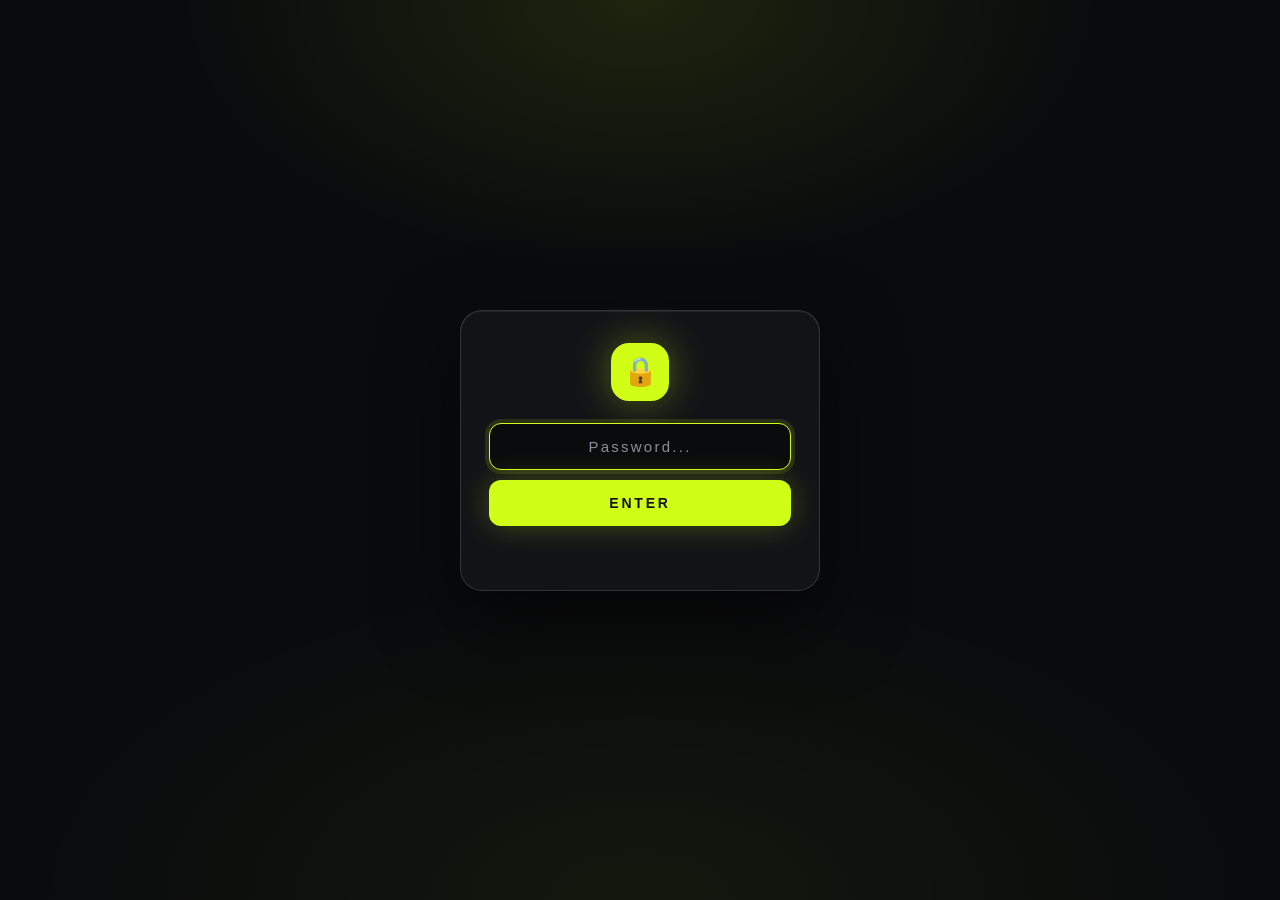
==== Main/index.html @ 0cfd9296 "Add files via upload" ====
<!DOCTYPE html>
<html lang="id">
<head>
<meta charset="UTF-8">
<meta name="viewport" content="width=device-width, initial-scale=1.0">
<title>Game Hub</title>
<link rel="preconnect" href="https://radiantoptimizer.app">
<link rel="stylesheet" href="style.css">
</head>
<body>

<div id="gate" class="screen">
  <div class="gate-card">
    <div class="gate-logo">🔒</div>
    <input type="password" id="gatePw" placeholder="Password..." autocomplete="off" autofocus>
    <button id="gateBtn" type="button">ENTER</button>
    <p id="gateErr" class="err"></p>
  </div>
</div>

<div id="authScreen" class="screen hidden">
  <div class="gate-card">
    <div class="gate-logo">👤</div>
    <div class="auth-tabs">
      <button type="button" id="tabLogin" class="active">Masuk</button>
      <button type="button" id="tabReg">Daftar</button>
    </div>
    <input class="auth-in" id="authUser" placeholder="Username" autocomplete="username" maxlength="16" autocapitalize="off" spellcheck="false">
    <input class="auth-in" type="password" id="authPw" placeholder="Password" autocomplete="current-password" maxlength="64">
    <input class="auth-in hidden" type="password" id="authPw2" placeholder="Ulangi password" autocomplete="new-password" maxlength="64">
    <button id="authBtn" type="button">MASUK</button>
    <p id="authErr" class="err"></p>
  </div>
</div>

<div id="banScreen" class="screen ban-screen hidden">
  <div class="ban-card">
    <div class="ban-icon">&#128683;</div>
    <h1>AKUN DIBLOKIR</h1>
    <p class="ban-sub">Kamu tidak bisa login atau membuat akun baru di website ini.</p>
    <div class="ban-info">
      <div><span>USERNAME</span><b id="banUser">-</b></div>
      <div><span>ALASAN</span><b id="banReason">-</b></div>
      <div><span>SISA WAKTU</span><b id="banLeft">-</b></div>
    </div>
    <button id="banCheck" type="button">CEK STATUS</button>
    <p id="banMsg" class="ban-msg"></p>
  </div>
</div>

<div id="adminScreen" class="adm-screen hidden">
  <div class="adm-win">
    <div class="adm-head">
      <span>ADMIN PANEL</span>
      <span class="adm-head-btns">
        <button type="button" id="admRefresh" title="Refresh">&#8634;</button>
        <button type="button" id="admClose" title="Tutup">X</button>
      </span>
    </div>
    <div class="adm-cols">
      <div class="adm-col">
        <div class="adm-title">PLAYER BAN</div>
        <div class="adm-panel">
          <label>USERNAME</label>
          <div class="adm-userrow">
            <input class="adm-in" id="admUser" placeholder="Username here.." autocomplete="off" autocapitalize="off" spellcheck="false" maxlength="16">
            <button type="button" id="admPick" class="adm-pick" title="Pilih dari daftar player">PILIH</button>
          </div>
          <label>REASON</label>
          <input class="adm-in" id="admReason" placeholder="Reason here.." autocomplete="off" maxlength="200">
          <label>DURATION</label>
          <select class="adm-in" id="admDur">
            <option value="1h">1 Hour</option>
            <option value="3h">3 Hours</option>
            <option value="1d">1 Day</option>
            <option value="3d">3 Days</option>
            <option value="7d">7 Days</option>
            <option value="30d">30 Days</option>
            <option value="perm">Permanent</option>
          </select>
          <button type="button" id="admBan" class="adm-ban">
            <svg width="22" height="22" viewBox="0 0 24 24" fill="currentColor"><path d="M2 21h10v-2H2v2zM14.5 2.5l-3 3 1.4 1.4L6 13.8l3 3 6.9-6.9 1.4 1.4 3-3-5.8-5.8zM5 14.5L2.5 17l3 3L8 17.5 5 14.5z"/></svg>
            <span>BAN USER</span>
          </button>
          <button type="button" id="admBanAll" class="adm-ban adm-banall">
            <svg width="22" height="22" viewBox="0 0 24 24" fill="currentColor"><path d="M12 2a10 10 0 1 0 0 20 10 10 0 0 0 0-20zm0 2a8 8 0 0 1 6.3 12.9L7.1 5.7A7.9 7.9 0 0 1 12 4zM5.7 7.1l11.2 11.2A8 8 0 0 1 5.7 7.1z"/></svg>
            <span>BAN ALL</span>
          </button>
          <p id="admMsg" class="adm-msg"></p>
        </div>
      </div>
      <div class="adm-col">
        <div class="adm-title">BANNED PLAYERS</div>
        <div class="adm-panel adm-list-panel">
          <input class="adm-in adm-search" id="admSearch" placeholder="Username..." autocomplete="off" autocapitalize="off">
          <div id="admList" class="adm-list"></div>
        </div>
      </div>
    </div>
  </div>

  <!-- Popup daftar semua player -->
  <div id="admPicker" class="adm-picker hidden">
    <div class="adm-picker-win">
      <div class="adm-head">
        <span>PILIH PLAYER <small id="admPickCount"></small></span>
        <span class="adm-head-btns">
          <button type="button" id="admPickClose" title="Tutup">X</button>
        </span>
      </div>
      <input class="adm-in adm-search" id="admPickSearch" placeholder="Cari player..." autocomplete="off" autocapitalize="off">
      <div id="admPickList" class="adm-list adm-picklist"></div>
      <div class="adm-legend">
        <span><i class="adm-dot on"></i> Online</span>
        <span><i class="adm-dot off"></i> Offline</span>
      </div>
    </div>
  </div>
</div>

<div id="verifikasiOverlay" class="verif-overlay hidden">
  <img src="monyet.png" alt="" class="verif-img" onerror="this.src='https://encrypted-tbn0.gstatic.com/images?q=tbn:ANd9GcRPo8wVwMZ2UTOrMxH_hvncCBZKDLi3Ojqzt2VunC88Zw&s=10'">
</div>

<div id="app" class="hidden">
  <header class="topbar">
    <div class="brand">
      <span class="brand-icon">⚡</span>
      <span class="brand-name">Game Hub</span>
    </div>
    <div class="search-wrap">
      <svg class="search-icon" width="18" height="18" viewBox="0 0 24 24" fill="none" stroke="currentColor" stroke-width="2.5" stroke-linecap="round">
        <circle cx="11" cy="11" r="8"></circle>
        <path d="m21 21-4.3-4.3"></path>
      </svg>
      <input type="text" id="search" placeholder="Cari game..." autocomplete="off">
    </div>
    <div class="user-chip">
      <span id="userName"></span>
      <button type="button" id="logoutBtn">Keluar</button>
    </div>
  </header>

  <main>
    <section id="historySection" class="history-section hidden">
      <div class="section-head">
        <h2>Terakhir Dimainkan</h2>
        <button id="clearHistoryBtn" class="text-btn">Hapus riwayat</button>
      </div>
      <div id="historyGrid" class="history-row"></div>
    </section>

    <div class="meta"><span id="count">Memuat...</span></div>
    <div id="chips" class="chips"></div>
    <div id="grid" class="grid"></div>
    <div id="empty" class="empty hidden">
      <div class="empty-icon">🔍</div>
      <p>Tidak ada game yang cocok.</p>
    </div>
  </main>

  <footer><p>Private collection · <span id="totalFoot"></span> game</p></footer>
</div>

<script src="script.js"></script>
</body>
</html>
---- Main/style.css ----
:root {
  --bg: #0a0b0d;
  --surface: #14161a;
  --surface-hi: #1a1d22;
  --border: rgba(255,255,255,0.07);
  --border-hi: rgba(255,255,255,0.14);
  --accent: #d1fe17;
  --accent-glow: rgba(209,254,23,0.35);
  --text: #f5f5f7;
  --muted: #8b8f99;
  --danger: #ff5c5c;
  --radius: 14px;
  --radius-sm: 10px;
}

* { box-sizing: border-box; margin: 0; padding: 0; }
html { scroll-behavior: smooth; }

body {
  font-family: -apple-system, BlinkMacSystemFont, "Segoe UI", Inter, Roboto, sans-serif;
  background: var(--bg);
  color: var(--text);
  min-height: 100vh;
  -webkit-font-smoothing: antialiased;
  overflow-x: hidden;
}

.hidden { display: none !important; }

/* ===== GATE ===== */
.screen {
  position: fixed;
  inset: 0;
  display: grid;
  place-items: center;
  padding: 20px;
  z-index: 100;
  background:
    radial-gradient(ellipse 60% 50% at 50% 0%, rgba(209,254,23,0.10), transparent 60%),
    radial-gradient(ellipse 80% 60% at 50% 100%, rgba(209,254,23,0.05), transparent 60%),
    var(--bg);
  animation: fadeIn 0.4s ease;
}

@keyframes fadeIn { from { opacity: 0; } to { opacity: 1; } }

.gate-card {
  width: 100%;
  max-width: 360px;
  background: rgba(20,22,26,0.85);
  backdrop-filter: blur(20px);
  -webkit-backdrop-filter: blur(20px);
  border: 1px solid var(--border-hi);
  border-radius: 22px;
  padding: 32px 28px;
  box-shadow: 0 30px 80px rgba(0,0,0,0.6), inset 0 1px 0 rgba(255,255,255,0.06);
}

.gate-logo {
  display: grid;
  place-items: center;
  width: 58px;
  height: 58px;
  margin: 0 auto 22px;
  background: var(--accent);
  color: #101216;
  border-radius: 18px;
  font-size: 28px;
  box-shadow: 0 0 40px var(--accent-glow);
  animation: logoPulse 3s ease-in-out infinite;
}

@keyframes logoPulse {
  0%, 100% { box-shadow: 0 0 40px var(--accent-glow); }
  50%      { box-shadow: 0 0 70px var(--accent-glow); }
}

#gatePw {
  width: 100%;
  padding: 14px 16px;
  font-size: 15px;
  background: var(--bg);
  border: 1px solid var(--border-hi);
  border-radius: 12px;
  color: var(--text);
  outline: none;
  font-family: inherit;
  margin-bottom: 10px;
  text-align: center;
  letter-spacing: 0.15em;
  transition: border-color 0.15s, box-shadow 0.15s;
}

#gatePw::placeholder { color: var(--muted); }
#gatePw:focus { border-color: var(--accent); box-shadow: 0 0 0 4px rgba(209,254,23,0.12); }

#gateBtn {
  width: 100%;
  padding: 15px;
  font-size: 14px;
  font-weight: 800;
  letter-spacing: 0.2em;
  text-transform: uppercase;
  background: var(--accent);
  color: #101216;
  border: none;
  border-radius: 12px;
  cursor: pointer;
  font-family: inherit;
  box-shadow: 0 0 30px rgba(209,254,23,0.25);
  transition: transform 0.1s, background 0.15s;
}

#gateBtn:hover { background: #b8e013; }
#gateBtn:active { transform: scale(0.98); }

.err {
  color: var(--danger);
  font-size: 13px;
  margin-top: 14px;
  min-height: 18px;
  font-weight: 600;
  text-align: center;
}

@keyframes shake {
  10%, 90% { transform: translateX(-2px); }
  20%, 80% { transform: translateX(4px); }
  30%, 50%, 70% { transform: translateX(-6px); }
  40%, 60% { transform: translateX(6px); }
}
.shake { animation: shake 0.4s; }

/* ===== VERIFIKASI OVERLAY ===== */
.verif-overlay {
  position: fixed;
  inset: 0;
  z-index: 999;
  display: grid;
  place-items: center;
  background: rgba(0, 0, 0, 0.75);
  backdrop-filter: blur(8px);
  -webkit-backdrop-filter: blur(8px);
  animation: fadeIn 0.3s ease;
}

.verif-img {
  max-width: 80vw;
  max-height: 80vh;
  border-radius: 12px;
  box-shadow: 0 0 40px rgba(209, 254, 23, 0.4), 0 0 80px rgba(209, 254, 23, 0.2);
  animation: popIn 0.3s cubic-bezier(0.34, 1.56, 0.64, 1);
}

@keyframes popIn {
  from { transform: scale(0.5); opacity: 0; }
  to   { transform: scale(1); opacity: 1; }
}

/* ===== APP ===== */
#app {
  min-height: 100vh;
  display: flex;
  flex-direction: column;
  animation: fadeIn 0.3s ease;
}

.topbar {
  position: sticky;
  top: 0;
  z-index: 50;
  display: flex;
  align-items: center;
  gap: 16px;
  padding: 14px 24px;
  background: rgba(10,11,13,0.75);
  backdrop-filter: blur(16px);
  -webkit-backdrop-filter: blur(16px);
  border-bottom: 1px solid var(--border);
}

.brand { display: flex; align-items: center; gap: 10px; }

.brand-icon {
  display: grid;
  place-items: center;
  width: 36px;
  height: 36px;
  background: var(--accent);
  color: #101216;
  border-radius: 10px;
  font-size: 18px;
  box-shadow: 0 0 24px var(--accent-glow);
}

.brand-name { font-weight: 800; font-size: 16px; }

.search-wrap {
  flex: 1;
  position: relative;
  max-width: 560px;
  margin: 0 auto;
}

.search-icon {
  position: absolute;
  left: 14px;
  top: 50%;
  transform: translateY(-50%);
  color: var(--muted);
  pointer-events: none;
  z-index: 2;
}

#search {
  width: 100%;
  padding: 11px 14px 11px 42px;
  font-size: 14px;
  background: var(--surface);
  border: 1px solid var(--border);
  border-radius: var(--radius-sm);
  color: var(--text);
  outline: none;
  font-family: inherit;
  caret-color: var(--accent);
  transition: border-color 0.15s, background 0.15s;
}

#search::placeholder { color: var(--muted); opacity: 1; }
#search:focus { border-color: var(--accent); background: var(--surface-hi); box-shadow: 0 0 0 4px rgba(209,254,23,0.10); }

main {
  flex: 1;
  padding: 24px;
  max-width: 1500px;
  width: 100%;
  margin: 0 auto;
}

.meta {
  margin-bottom: 16px;
  color: var(--muted);
  font-size: 13px;
  font-weight: 500;
}

.history-section { margin-bottom: 32px; }

.section-head {
  display: flex;
  justify-content: space-between;
  align-items: center;
  margin-bottom: 14px;
}

.section-head h2 { font-size: 16px; font-weight: 800; }

.text-btn {
  background: none;
  border: none;
  color: var(--muted);
  font-size: 12px;
  font-weight: 600;
  cursor: pointer;
  padding: 6px 10px;
  border-radius: 8px;
  font-family: inherit;
  transition: color 0.15s, background 0.15s;
}

.text-btn:hover { color: var(--danger); background: rgba(255,92,92,0.1); }

.history-row {
  display: flex;
  gap: 12px;
  overflow-x: auto;
  padding-bottom: 4px;
}

.history-row::-webkit-scrollbar { height: 6px; }
.history-row::-webkit-scrollbar-thumb { background: #2a2d33; border-radius: 3px; }

.history-card {
  flex-shrink: 0;
  width: 140px;
  display: flex;
  flex-direction: column;
  gap: 8px;
  text-decoration: none;
  color: var(--text);
  transition: transform 0.15s;
}

.history-card:hover { transform: translateY(-2px); }

.history-thumb {
  width: 100%;
  aspect-ratio: 16 / 10;
  background: linear-gradient(135deg, #1c1f24, #0f1114);
  border-radius: 10px;
  overflow: hidden;
  border: 1px solid var(--border);
}

.history-thumb img { width: 100%; height: 100%; object-fit: cover; display: block; }

.history-card span {
  font-size: 12px;
  font-weight: 600;
  line-height: 1.3;
  display: -webkit-box;
  -webkit-line-clamp: 2;
  -webkit-box-orient: vertical;
  overflow: hidden;
}

.chips {
  display: flex;
  flex-wrap: wrap;
  gap: 7px;
  margin-bottom: 24px;
  padding: 14px;
  background: linear-gradient(180deg, rgba(20,22,26,0.7), rgba(20,22,26,0.4));
  border: 1px solid var(--border);
  border-radius: 16px;
}

.chip {
  --chip-color: var(--muted);
  position: relative;
  padding: 7px 13px;
  border-radius: 10px;
  border: 1px solid transparent;
  background: rgba(255,255,255,0.03);
  color: var(--muted);
  font-size: 12.5px;
  font-weight: 600;
  cursor: pointer;
  white-space: nowrap;
  display: inline-flex;
  align-items: center;
  gap: 7px;
  font-family: inherit;
  transition: all 0.18s cubic-bezier(0.4, 0, 0.2, 1);
}

.chip::before {
  content: '';
  width: 6px;
  height: 6px;
  border-radius: 50%;
  background: var(--chip-color);
  flex-shrink: 0;
}

.chip:hover {
  background: rgba(255,255,255,0.06);
  border-color: var(--chip-color);
  color: var(--text);
  transform: translateY(-1px);
}

.chip.active {
  background: var(--chip-color);
  color: #101216;
  border-color: var(--chip-color);
  box-shadow: 0 4px 16px -4px var(--chip-color);
  transform: translateY(-1px);
}

.chip.active::before { background: #101216; }

.chip .cnt {
  font-size: 10.5px;
  font-weight: 800;
  padding: 1px 6px;
  border-radius: 6px;
  background: rgba(255,255,255,0.06);
  color: inherit;
  opacity: 0.75;
  min-width: 22px;
  text-align: center;
}

.chip.active .cnt { background: rgba(0,0,0,0.22); opacity: 0.95; }

.chip[data-cat="All"]      { --chip-color: #d1fe17; }
.chip[data-cat="Shooter"]  { --chip-color: #ff5252; }
.chip[data-cat="Action"]   { --chip-color: #ff8c32; }
.chip[data-cat="Retro"]    { --chip-color: #a050ff; }
.chip[data-cat="Sandbox"]  { --chip-color: #3cc878; }
.chip[data-cat="RPG"]      { --chip-color: #508cff; }
.chip[data-cat="Strategy"] { --chip-color: #00b4b4; }
.chip[data-cat="Puzzle"]   { --chip-color: #f0c828; }
.chip[data-cat="Casual"]   { --chip-color: #ff78be; }
.chip[data-cat="Horror"]   { --chip-color: #e63946; }
.chip[data-cat="Racing"]   { --chip-color: #00bedc; }
.chip[data-cat="Sports"]   { --chip-color: #aadc28; }
.chip[data-cat="Adventure"]{ --chip-color: #b45adc; }
.chip[data-cat="PC"]       { --chip-color: #4ecdc4; }
.chip[data-cat="Neo Geo"]  { --chip-color: #ff6b6b; }
.chip[data-cat="Capcom"]   { --chip-color: #ffe66d; }
.chip[data-cat="Arcade"]   { --chip-color: #a06cd5; }

.grid {
  display: grid;
  grid-template-columns: repeat(auto-fill, minmax(230px, 1fr));
  gap: 16px;
}

.card {
  position: relative;
  display: flex;
  flex-direction: column;
  background: var(--surface);
  border: 1px solid var(--border);
  border-radius: var(--radius);
  overflow: hidden;
  color: inherit;
  transition: transform 0.2s, border-color 0.2s, box-shadow 0.2s;
}

.card:hover {
  transform: translateY(-4px);
  border-color: var(--border-hi);
  box-shadow: 0 12px 30px rgba(0,0,0,0.5), 0 0 0 1px rgba(209,254,23,0.3);
}

.card-link {
  display: flex;
  flex-direction: column;
  text-decoration: none;
  color: inherit;
  width: 100%;
  height: 100%;
}

.card-thumb {
  position: relative;
  aspect-ratio: 16 / 10;
  background: linear-gradient(135deg, #1c1f24, #0f1114);
  overflow: hidden;
}

.card-thumb img {
  width: 100%;
  height: 100%;
  object-fit: cover;
  display: block;
  transition: transform 0.4s, opacity 0.3s;
  opacity: 0;
}

.card-thumb img.loaded { opacity: 1; }
.card:hover .card-thumb img { transform: scale(1.06); }

.card-thumb .initial {
  position: absolute;
  inset: 0;
  display: grid;
  place-items: center;
  font-size: 40px;
  font-weight: 800;
  color: rgba(209,254,23,0.25);
}

.card-cat {
  position: absolute;
  top: 8px;
  left: 8px;
  z-index: 2;
  padding: 3px 7px;
  font-size: 8.5px;
  font-weight: 900;
  text-transform: uppercase;
  letter-spacing: 0.08em;
  border-radius: 5px;
  color: #fff;
  background: rgba(0,0,0,0.7);
  border: 1px solid rgba(255,255,255,0.15);
  line-height: 1;
  pointer-events: none;
}

.card-cat[data-cat="Shooter"]   { background: rgba(255,82,82,0.9); }
.card-cat[data-cat="Action"]    { background: rgba(255,140,50,0.9); }
.card-cat[data-cat="Retro"]     { background: rgba(160,80,255,0.9); }
.card-cat[data-cat="Sandbox"]   { background: rgba(60,200,120,0.9); }
.card-cat[data-cat="RPG"]       { background: rgba(80,140,255,0.9); }
.card-cat[data-cat="Strategy"]  { background: rgba(0,180,180,0.9); }
.card-cat[data-cat="Puzzle"]    { background: rgba(240,200,40,0.95); color: #1a1400; }
.card-cat[data-cat="Casual"]    { background: rgba(255,120,190,0.9); }
.card-cat[data-cat="Horror"]    { background: rgba(140,20,20,0.95); }
.card-cat[data-cat="Racing"]    { background: rgba(0,190,220,0.9); }
.card-cat[data-cat="Sports"]    { background: rgba(170,220,40,0.95); color: #131517; }
.card-cat[data-cat="Adventure"] { background: rgba(180,90,220,0.9); }
.card-cat[data-cat="PC"]        { background: rgba(78,205,196,0.9); }
.card-cat[data-cat="Neo Geo"]   { background: rgba(255,107,107,0.9); }
.card-cat[data-cat="Capcom"]    { background: rgba(255,230,109,0.95); color: #1a1400; }
.card-cat[data-cat="Arcade"]    { background: rgba(160,108,213,0.9); }

.card-open-tab {
  position: absolute;
  top: 8px;
  right: 8px;
  z-index: 3;
  width: 32px;
  height: 32px;
  display: grid;
  place-items: center;
  background: rgba(0,0,0,0.7);
  backdrop-filter: blur(8px);
  -webkit-backdrop-filter: blur(8px);
  border: 1px solid rgba(255,255,255,0.2);
  border-radius: 8px;
  color: #fff;
  cursor: pointer;
  opacity: 0;
  transition: all 0.15s;
  padding: 0;
  font-family: inherit;
}

.card:hover .card-open-tab { opacity: 1; }

.card-open-tab:hover {
  background: var(--accent);
  color: #101216;
  border-color: var(--accent);
  transform: scale(1.08);
}

.card-body { padding: 12px 14px 14px; }

.card-title {
  font-size: 14px;
  font-weight: 600;
  line-height: 1.35;
  color: var(--text);
  display: -webkit-box;
  -webkit-line-clamp: 2;
  -webkit-box-orient: vertical;
  overflow: hidden;
  min-height: 2.7em;
}

.empty { text-align: center; padding: 80px 20px; color: var(--muted); }
.empty-icon { font-size: 48px; margin-bottom: 16px; opacity: 0.5; }

footer {
  padding: 24px;
  text-align: center;
  color: var(--muted);
  font-size: 12px;
  border-top: 1px solid var(--border);
  margin-top: 40px;
}

/* ===== PLAYER ===== */
.player-body {
  height: 100vh;
  overflow: hidden;
  display: flex;
  flex-direction: column;
}

.player-bar {
  display: flex;
  align-items: center;
  gap: 12px;
  padding: 10px 16px;
  background: rgba(10,11,13,0.9);
  border-bottom: 1px solid var(--border);
  flex-shrink: 0;
  z-index: 10;
}

.player-btn {
  display: inline-flex;
  align-items: center;
  gap: 6px;
  padding: 8px 14px;
  font-size: 13px;
  font-weight: 700;
  background: var(--surface);
  color: var(--text);
  border: 1px solid var(--border);
  border-radius: 10px;
  text-decoration: none;
  cursor: pointer;
  white-space: nowrap;
  font-family: inherit;
  transition: all 0.15s;
}

.player-btn:hover { border-color: var(--accent); color: var(--accent); }

.player-title {
  flex: 1;
  text-align: center;
  font-size: 14px;
  font-weight: 700;
  overflow: hidden;
  text-overflow: ellipsis;
  white-space: nowrap;
  padding: 0 12px;
}

.player-wrap { flex: 1; position: relative; background: #000; overflow: hidden; }
.game-frame { width: 100%; height: 100%; border: 0; display: block; }

.player-loading {
  position: absolute;
  inset: 0;
  display: grid;
  place-items: center;
  text-align: center;
  padding: 20px;
  z-index: 5;
  background: var(--bg);
  color: var(--muted);
}

.player-loading p { font-size: 15px; margin: 16px 0 8px; color: var(--text); }
.player-loading small { font-size: 12px; opacity: 0.7; display: block; }

.spinner {
  width: 48px;
  height: 48px;
  border: 3px solid var(--border-hi);
  border-top-color: var(--accent);
  border-radius: 50%;
  margin: 0 auto;
  animation: spin 0.8s linear infinite;
}

@keyframes spin { to { transform: rotate(360deg); } }

.player-fallback {
  position: absolute;
  inset: 0;
  display: flex;
  flex-direction: column;
  justify-content: center;
  align-items: center;
  gap: 14px;
  text-align: center;
  padding: 20px;
  z-index: 20;
  background: var(--bg);
}

.fallback-icon { font-size: 56px; opacity: 0.7; }
.player-fallback h2 { font-size: 20px; font-weight: 800; }
.player-fallback p { font-size: 14px; color: var(--muted); max-width: 400px; line-height: 1.6; }
.player-fallback code { background: var(--surface); padding: 2px 6px; border-radius: 4px; font-size: 12px; color: var(--accent); }

.fallback-btn {
  display: inline-flex;
  align-items: center;
  gap: 8px;
  margin-top: 8px;
  padding: 12px 22px;
  font-size: 14px;
  font-weight: 700;
  background: var(--accent);
  color: #101216;
  border-radius: 12px;
  text-decoration: none;
  box-shadow: 0 0 30px rgba(209,254,23,0.25);
  transition: all 0.15s;
}

.fallback-btn:hover { background: #b8e013; transform: translateY(-1px); }

/* ===== FULLSCREEN ===== */
.player-body:fullscreen,
.player-body:-webkit-full-screen {
  background: #000;
}

.player-body:fullscreen .player-bar,
.player-body:-webkit-full-screen .player-bar {
  display: none;
}

.player-body:fullscreen .player-wrap,
.player-body:-webkit-full-screen .player-wrap {
  height: 100vh;
  flex: 1;
}

/* ===== RESPONSIVE ===== */
@media (max-width: 700px) {
  .topbar { padding: 12px 14px; gap: 10px; flex-wrap: wrap; }
  .brand-name { display: none; }
  .search-wrap { order: 3; flex-basis: 100%; max-width: none; }
  main { padding: 16px 12px; }
  .grid { grid-template-columns: repeat(auto-fill, minmax(150px, 1fr)); gap: 10px; }
  .card-title { font-size: 13px; }
  .card-body { padding: 10px; }
  .chips { padding: 10px; gap: 6px; margin-bottom: 18px; }
  .chip { padding: 6px 10px; font-size: 11.5px; gap: 5px; }
  .chip .cnt { font-size: 9.5px; padding: 1px 5px; min-width: 18px; }
  .card-cat { font-size: 8px; padding: 2px 6px; top: 6px; left: 6px; }
  .card-open-tab { opacity: 1; }
  .player-btn span { display: none; }
  .player-title { font-size: 12px; }
}

::-webkit-scrollbar { width: 10px; height: 10px; }
::-webkit-scrollbar-track { background: var(--bg); }
::-webkit-scrollbar-thumb { background: #2a2d33; border-radius: 6px; border: 2px solid var(--bg); }
::-webkit-scrollbar-thumb:hover { background: #3a3d44; }


/* ===== LOGIN / DAFTAR ===== */
.auth-tabs {
  display: flex;
  gap: 6px;
  padding: 4px;
  margin-bottom: 16px;
  background: var(--bg);
  border: 1px solid var(--border-hi);
  border-radius: 12px;
}
.auth-tabs button {
  flex: 1;
  padding: 10px;
  font: 700 13px inherit;
  font-family: inherit;
  letter-spacing: 0.08em;
  text-transform: uppercase;
  color: var(--muted);
  background: transparent;
  border: none;
  border-radius: 9px;
  cursor: pointer;
  transition: background 0.15s, color 0.15s;
}
.auth-tabs button.active { background: var(--accent); color: #101216; }

.auth-in {
  width: 100%;
  padding: 14px 16px;
  font-size: 15px;
  background: var(--bg);
  border: 1px solid var(--border-hi);
  border-radius: 12px;
  color: var(--text);
  outline: none;
  font-family: inherit;
  margin-bottom: 10px;
  transition: border-color 0.15s, box-shadow 0.15s;
}
.auth-in::placeholder { color: var(--muted); }
.auth-in:focus { border-color: var(--accent); box-shadow: 0 0 0 4px rgba(209,254,23,0.12); }

#authBtn {
  width: 100%;
  padding: 15px;
  font-size: 14px;
  font-weight: 800;
  letter-spacing: 0.2em;
  text-transform: uppercase;
  background: var(--accent);
  color: #101216;
  border: none;
  border-radius: 12px;
  cursor: pointer;
  font-family: inherit;
  box-shadow: 0 0 30px rgba(209,254,23,0.25);
  transition: transform 0.1s, background 0.15s;
}
#authBtn:hover { background: #b8e013; }
#authBtn:active { transform: scale(0.98); }
#authBtn:disabled, #gateBtn:disabled { opacity: 0.6; cursor: wait; }

.user-chip { display: flex; align-items: center; gap: 8px; font-size: 13px; font-weight: 700; }
.user-chip button {
  padding: 8px 12px;
  font: 700 12px inherit;
  font-family: inherit;
  color: var(--text);
  background: var(--surface-hi);
  border: 1px solid var(--border-hi);
  border-radius: 10px;
  cursor: pointer;
}
.user-chip button:hover { border-color: var(--danger); color: var(--danger); }
@media (max-width: 700px) { .user-chip { margin-left: auto; } }

/* ===== ADMIN PANEL ===== */
.adm-screen {
  position: fixed;
  inset: 0;
  z-index: 120;
  display: grid;
  place-items: center;
  padding: 14px;
  overflow-y: auto;
  background: #26262a;
  font-family: "Gotham", "Montserrat", -apple-system, "Segoe UI", Roboto, sans-serif;
}
.adm-win {
  width: 100%;
  max-width: 780px;
  background: #3b3b3e;
  border: 1px solid rgba(255,255,255,0.08);
  border-radius: 8px;
  padding: 10px;
  box-shadow: 0 20px 60px rgba(0,0,0,0.55);
}
.adm-head {
  display: flex;
  align-items: center;
  justify-content: space-between;
  padding: 10px 14px;
  margin-bottom: 10px;
  background: #4b4b4f;
  border-radius: 6px;
  font-weight: 800;
  font-size: 15px;
  letter-spacing: 0.04em;
  color: #fff;
}
.adm-head-btns { display: flex; gap: 14px; }
.adm-head-btns button {
  background: none;
  border: none;
  color: #fff;
  font: 800 16px inherit;
  font-family: inherit;
  cursor: pointer;
}
.adm-head-btns button:hover { color: #ff6b6b; }
.adm-cols { display: grid; grid-template-columns: 1fr 1.25fr; gap: 10px; }
.adm-title {
  padding: 12px;
  margin-bottom: 8px;
  text-align: center;
  background: #4b4b4f;
  border-radius: 6px;
  font-weight: 800;
  font-size: 18px;
  letter-spacing: 0.03em;
  color: #fff;
}
.adm-panel {
  padding: 12px;
  min-height: 320px;
  background: #343437;
  border-radius: 6px;
}
.adm-panel label {
  display: block;
  margin: 10px 0 5px;
  font-weight: 800;
  font-size: 12px;
  letter-spacing: 0.04em;
  color: #fff;
}
.adm-panel label:first-child { margin-top: 0; }
.adm-in {
  width: 100%;
  padding: 10px 12px;
  font: 700 14px inherit;
  font-family: inherit;
  color: #fff;
  background: #2a2a2d;
  border: 1px solid transparent;
  border-radius: 5px;
  outline: none;
}
.adm-in::placeholder { color: #7d7d82; }
.adm-in:focus { border-color: rgba(255,255,255,0.3); }
select.adm-in { appearance: none; -webkit-appearance: none; cursor: pointer;
  background-image: linear-gradient(45deg, transparent 50%, #aaa 50%), linear-gradient(135deg, #aaa 50%, transparent 50%);
  background-position: calc(100% - 17px) 50%, calc(100% - 12px) 50%;
  background-size: 5px 5px; background-repeat: no-repeat; }
.adm-ban {
  display: flex;
  align-items: center;
  justify-content: center;
  gap: 10px;
  width: 100%;
  margin-top: 16px;
  padding: 11px;
  font: 800 15px inherit;
  font-family: inherit;
  letter-spacing: 0.03em;
  color: #fff;
  background: #2a2a2d;
  border: 1px solid transparent;
  border-radius: 5px;
  cursor: pointer;
  transition: background 0.15s, border-color 0.15s;
}
.adm-ban:hover { background: #4b2a2a; border-color: #ff6b6b; }
.adm-ban:disabled { opacity: 0.6; cursor: wait; }
.adm-msg { min-height: 18px; margin-top: 10px; font-size: 12px; font-weight: 700; color: #ff7b7b; text-align: center; }
.adm-msg.ok { color: #8ee08e; }
.adm-search { margin-bottom: 8px; }
.adm-list { max-height: 300px; overflow-y: auto; display: flex; flex-direction: column; gap: 6px; }
.adm-row {
  display: flex;
  align-items: center;
  gap: 10px;
  padding: 8px 10px;
  background: #2a2a2d;
  border-radius: 5px;
}
.adm-ava {
  display: grid;
  place-items: center;
  flex: none;
  width: 34px;
  height: 34px;
  background: #4b4b4f;
  border-radius: 4px;
  font-weight: 800;
  color: #fff;
}
.adm-info { flex: 1; min-width: 0; display: flex; flex-direction: column; }
.adm-info b { font-size: 14px; color: #fff; overflow: hidden; text-overflow: ellipsis; white-space: nowrap; }
.adm-info small { font-size: 12px; color: #a5a5aa; overflow: hidden; text-overflow: ellipsis; white-space: nowrap; }
.adm-unban {
  flex: none;
  width: 30px;
  height: 22px;
  background: #4b4b4f;
  border: none;
  border-radius: 4px;
  color: #fff;
  font-weight: 800;
  cursor: pointer;
}
.adm-unban:hover { background: #ff6b6b; }
.adm-empty { padding: 20px 8px; text-align: center; font-size: 13px; font-weight: 700; color: #7d7d82; }
@media (max-width: 640px) {
  .adm-cols { grid-template-columns: 1fr; }
  .adm-panel { min-height: 0; }
}

/* ===== ADMIN: pilih player, ban all, status online ===== */
.adm-userrow { display: flex; gap: 6px; }
.adm-userrow .adm-in { flex: 1; min-width: 0; }
.adm-pick {
  flex: none;
  padding: 0 14px;
  font: 800 12px inherit;
  font-family: inherit;
  letter-spacing: 0.04em;
  color: #fff;
  background: #4b4b4f;
  border: 1px solid transparent;
  border-radius: 5px;
  cursor: pointer;
}
.adm-pick:hover { background: #5a5a5f; border-color: rgba(255,255,255,0.3); }
.adm-banall { margin-top: 8px; background: #4b2a2a; border-color: #ff6b6b; }
.adm-banall:hover { background: #7a2b2b; }
.adm-picker {
  position: fixed;
  inset: 0;
  z-index: 130;
  display: grid;
  place-items: center;
  padding: 14px;
  background: rgba(0,0,0,0.6);
}
.adm-picker-win {
  width: 100%;
  max-width: 420px;
  padding: 10px;
  background: #3b3b3e;
  border: 1px solid rgba(255,255,255,0.08);
  border-radius: 8px;
  box-shadow: 0 20px 60px rgba(0,0,0,0.55);
}
.adm-picker-win .adm-head small { font-size: 12px; color: #a5a5aa; margin-left: 6px; }
.adm-picklist { max-height: 55vh; }
.adm-pickrow { cursor: pointer; transition: background 0.15s; }
.adm-pickrow:hover { background: #3a3a3e; }
.adm-dot {
  display: inline-block;
  flex: none;
  width: 12px;
  height: 12px;
  border-radius: 50%;
}
.adm-dot.on { background: #2ecc40; box-shadow: 0 0 6px rgba(46,204,64,0.8); }
.adm-dot.off { background: #ff4136; }
.adm-legend {
  display: flex;
  justify-content: center;
  gap: 18px;
  margin-top: 10px;
  font-size: 12px;
  font-weight: 700;
  color: #a5a5aa;
}
.adm-legend span { display: inline-flex; align-items: center; gap: 6px; }


/* ===== LAYAR BAN ===== */
.ban-screen {
  background:
    radial-gradient(ellipse 60% 50% at 50% 0%, rgba(255,92,92,0.14), transparent 60%),
    radial-gradient(ellipse 80% 60% at 50% 100%, rgba(255,92,92,0.06), transparent 60%),
    var(--bg);
  z-index: 140;
}
.ban-card {
  width: 100%;
  max-width: 400px;
  padding: 30px 24px;
  text-align: center;
  background: rgba(20,22,26,0.9);
  border: 1px solid rgba(255,92,92,0.35);
  border-radius: 22px;
  box-shadow: 0 30px 80px rgba(0,0,0,0.6), 0 0 60px rgba(255,92,92,0.12);
}
.ban-icon { font-size: 54px; line-height: 1; margin-bottom: 12px; }
.ban-card h1 { font-size: 24px; font-weight: 900; letter-spacing: 0.08em; color: var(--danger); }
.ban-sub { margin: 8px 0 20px; font-size: 13px; line-height: 1.5; color: var(--muted); }
.ban-info {
  display: flex;
  flex-direction: column;
  gap: 8px;
  margin-bottom: 18px;
  text-align: left;
}
.ban-info > div {
  display: flex;
  flex-direction: column;
  gap: 3px;
  padding: 10px 14px;
  background: var(--bg);
  border: 1px solid var(--border-hi);
  border-radius: 12px;
}
.ban-info span { font-size: 10px; font-weight: 800; letter-spacing: 0.12em; color: var(--muted); }
.ban-info b { font-size: 14px; font-weight: 700; color: var(--text); word-break: break-word; }
#banCheck {
  width: 100%;
  padding: 14px;
  font: 800 13px inherit;
  font-family: inherit;
  letter-spacing: 0.2em;
  color: var(--text);
  background: var(--surface-hi);
  border: 1px solid var(--border-hi);
  border-radius: 12px;
  cursor: pointer;
  transition: border-color 0.15s, background 0.15s;
}
#banCheck:hover { border-color: var(--danger); background: rgba(255,92,92,0.1); }
#banCheck:disabled { opacity: 0.6; cursor: wait; }
.ban-msg { min-height: 18px; margin-top: 12px; font-size: 12px; font-weight: 700; color: var(--danger); }
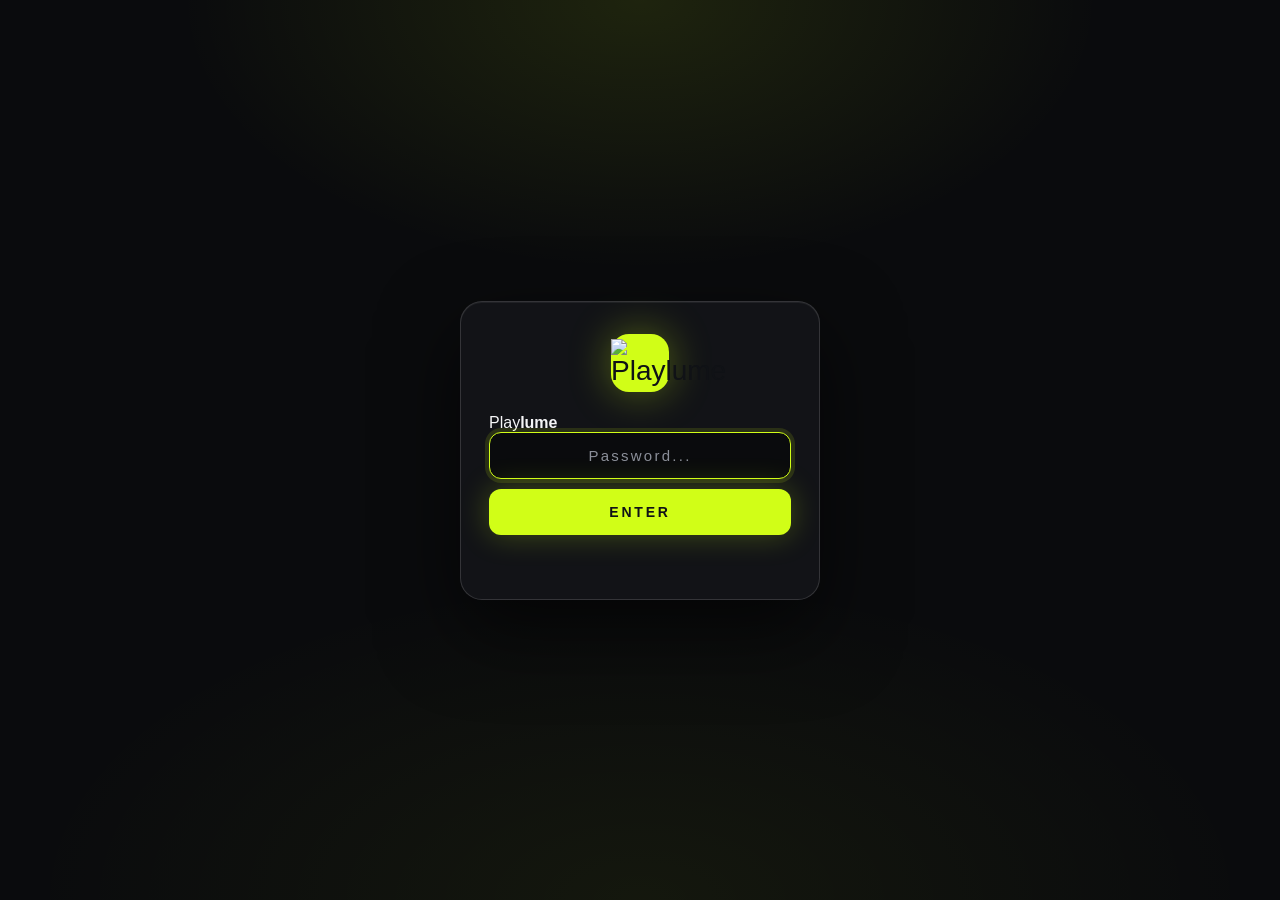
==== commit e9c0212c: "Add initial HTML structure for Playlume app" ====
--- a/Main/index.html
+++ b/Main/index.html
@@ -3,7 +3,12 @@
 <head>
 <meta charset="UTF-8">
 <meta name="viewport" content="width=device-width, initial-scale=1.0">
-<title>Game Hub</title>
+<title>Playlume</title>
+<link rel="icon" type="image/svg+xml" href="logo.svg">
+<meta name="theme-color" content="#070912">
+<link rel="preconnect" href="https://fonts.googleapis.com">
+<link rel="preconnect" href="https://fonts.gstatic.com" crossorigin>
+<link href="https://fonts.googleapis.com/css2?family=Plus+Jakarta+Sans:wght@500;600;700;800&display=swap" rel="stylesheet">
 <link rel="preconnect" href="https://radiantoptimizer.app">
 <link rel="stylesheet" href="style.css">
 </head>
@@ -11,7 +16,8 @@
 
 <div id="gate" class="screen">
   <div class="gate-card">
-    <div class="gate-logo">🔒</div>
+    <div class="gate-logo"><img src="logo.svg" alt="Playlume"></div>
+    <div class="gate-title">Play<b>lume</b></div>
     <input type="password" id="gatePw" placeholder="Password..." autocomplete="off" autofocus>
     <button id="gateBtn" type="button">ENTER</button>
     <p id="gateErr" class="err"></p>
@@ -20,7 +26,8 @@
 
 <div id="authScreen" class="screen hidden">
   <div class="gate-card">
-    <div class="gate-logo">👤</div>
+    <div class="gate-logo"><img src="logo.svg" alt="Playlume"></div>
+    <div class="gate-title">Play<b>lume</b></div>
     <div class="auth-tabs">
       <button type="button" id="tabLogin" class="active">Masuk</button>
       <button type="button" id="tabReg">Daftar</button>
@@ -125,8 +132,8 @@
 <div id="app" class="hidden">
   <header class="topbar">
     <div class="brand">
-      <span class="brand-icon">⚡</span>
-      <span class="brand-name">Game Hub</span>
+      <span class="brand-icon"><img src="logo.svg" alt=""></span>
+      <span class="brand-name">Play<b>lume</b></span>
     </div>
     <div class="search-wrap">
       <svg class="search-icon" width="18" height="18" viewBox="0 0 24 24" fill="none" stroke="currentColor" stroke-width="2.5" stroke-linecap="round">
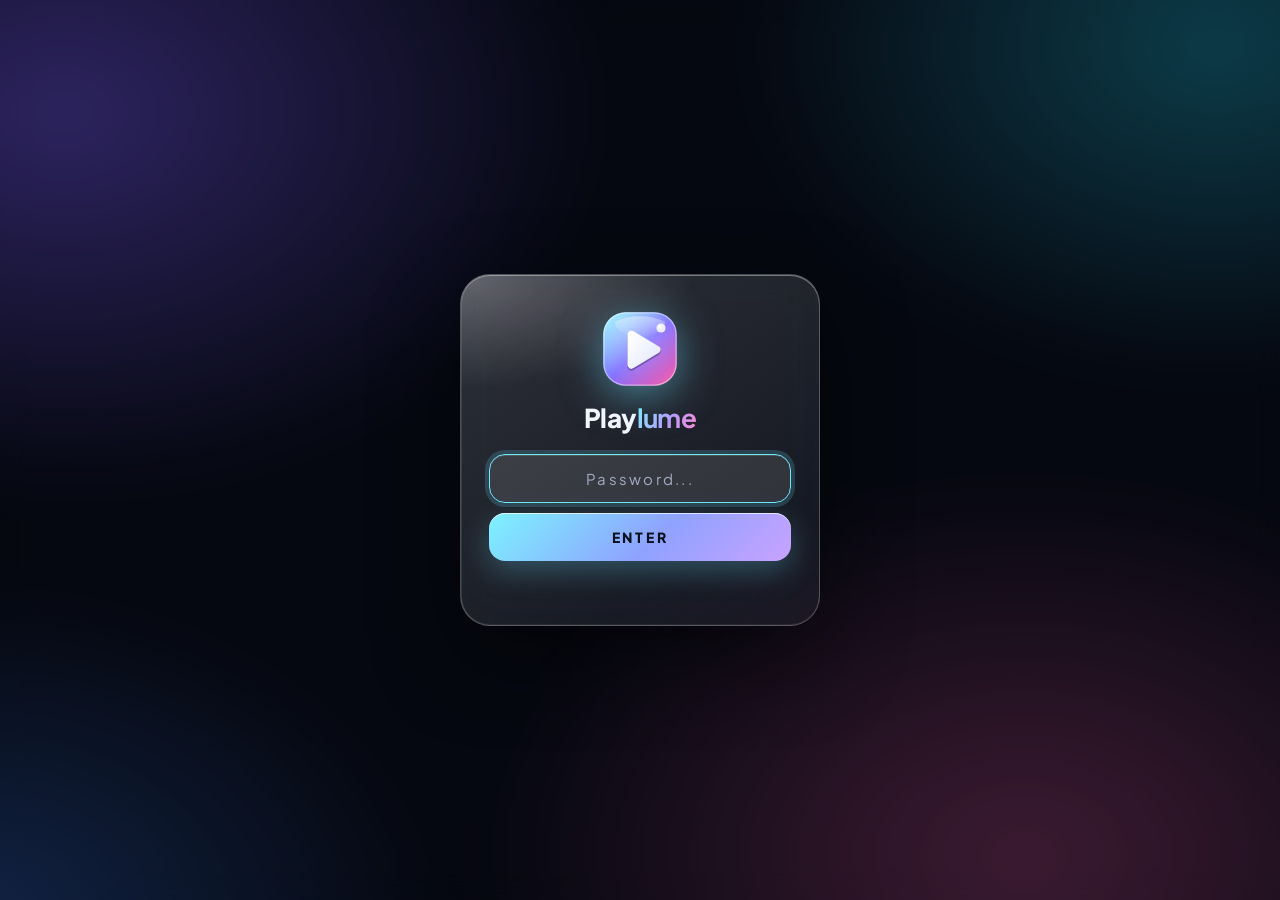
==== commit 30f50e15: "Add files via upload" ====
--- a/Main/index.html
+++ b/Main/index.html
@@ -142,31 +142,128 @@
       </svg>
       <input type="text" id="search" placeholder="Cari game..." autocomplete="off">
     </div>
-    <div class="user-chip">
+    <button type="button" class="user-chip" id="userChip" title="Pengaturan">
+      <span class="ava sm" id="topAva"></span>
       <span id="userName"></span>
-      <button type="button" id="logoutBtn">Keluar</button>
-    </div>
+    </button>
   </header>
 
   <main>
-    <section id="historySection" class="history-section hidden">
+    <section id="view-home" class="view">
+      <div class="meta"><span id="count">Memuat...</span></div>
+      <div id="chips" class="chips"></div>
+      <div id="grid" class="grid"></div>
+      <div id="empty" class="empty hidden">
+        <div class="empty-icon">🔍</div>
+        <p>Tidak ada game yang cocok.</p>
+      </div>
+    </section>
+
+    <section id="view-history" class="view hidden">
       <div class="section-head">
-        <h2>Terakhir Dimainkan</h2>
+        <h2>Riwayat</h2>
         <button id="clearHistoryBtn" class="text-btn">Hapus riwayat</button>
       </div>
-      <div id="historyGrid" class="history-row"></div>
-    </section>
-
-    <div class="meta"><span id="count">Memuat...</span></div>
-    <div id="chips" class="chips"></div>
-    <div id="grid" class="grid"></div>
-    <div id="empty" class="empty hidden">
-      <div class="empty-icon">🔍</div>
-      <p>Tidak ada game yang cocok.</p>
-    </div>
+      <div id="historyGrid" class="grid"></div>
+      <div id="historyEmpty" class="empty hidden">
+        <div class="empty-icon">🕘</div>
+        <p>Belum ada game yang dimainkan.</p>
+      </div>
+    </section>
+
+    <section id="view-fav" class="view hidden">
+      <div class="section-head"><h2>Favorit</h2></div>
+      <div id="favGrid" class="grid"></div>
+      <div id="favEmpty" class="empty hidden">
+        <div class="empty-icon">💜</div>
+        <p>Belum ada favorit. Tekan ikon hati di kartu game.</p>
+      </div>
+    </section>
+
+    <section id="view-chat" class="view hidden">
+      <div class="section-head">
+        <h2>Chat</h2>
+        <span class="chat-note">Pesan hilang otomatis setelah 1 jam</span>
+      </div>
+      <div class="chat-wrap">
+        <div id="chatBox" class="chat-box"></div>
+        <p id="chatErr" class="chat-err"></p>
+        <div class="chat-input">
+          <input id="chatText" maxlength="300" placeholder="Ketik pesan..." autocomplete="off">
+          <button id="chatSend" type="button" aria-label="Kirim">
+            <svg width="20" height="20" viewBox="0 0 24 24" fill="currentColor"><path d="M2.5 21.5 23 12 2.5 2.5v7.4L16 12 2.5 14.100z"/></svg>
+          </button>
+        </div>
+      </div>
+    </section>
+
+    <section id="view-settings" class="view hidden">
+      <div class="section-head"><h2>Pengaturan</h2></div>
+
+      <div class="set-card">
+        <h3>Profil</h3>
+        <div class="prof-preview">
+          <span class="ava big" id="setAva"></span>
+          <div><b id="setName"></b><small id="setBioPrev"></small></div>
+        </div>
+        <label>Avatar</label>
+        <div id="avaPicker" class="ava-picker"></div>
+        <label>Warna avatar</label>
+        <div id="colPicker" class="col-picker"></div>
+        <label>Status / bio</label>
+        <input id="setBio" class="set-in" maxlength="80" placeholder="Tulis status kamu..." autocomplete="off">
+        <button id="saveProfile" class="set-btn" type="button">Simpan profil</button>
+        <p id="setMsg" class="set-msg"></p>
+      </div>
+
+      <div class="set-card">
+        <h3>Latar belakang</h3>
+        <div id="bgPresets" class="bg-presets"></div>
+        <label>Warna kustom</label>
+        <div class="bg-colors">
+          <input type="color" id="bgC1" value="#7c5cff">
+          <input type="color" id="bgC2" value="#22d3ee">
+          <button id="bgApplyColors" class="set-btn small" type="button">Pakai</button>
+        </div>
+        <label>Gambar sendiri <small>(tersimpan di perangkat ini saja)</small></label>
+        <div class="bg-colors">
+          <label class="set-btn small file-btn">Pilih gambar<input type="file" id="bgFile" accept="image/*" hidden></label>
+          <button id="bgClearImg" class="set-btn small danger hidden" type="button">Hapus gambar</button>
+        </div>
+        <p id="bgMsg" class="set-msg"></p>
+      </div>
+
+      <div class="set-card">
+        <h3>Akun</h3>
+        <button id="logoutBtn" class="set-btn danger" type="button">Keluar</button>
+      </div>
+    </section>
   </main>
 
   <footer><p>Private collection · <span id="totalFoot"></span> game</p></footer>
+
+  <nav class="bottom-nav" id="bottomNav">
+    <button type="button" class="bn-item active" data-view="home">
+      <svg viewBox="0 0 24 24" fill="none" stroke="currentColor" stroke-width="2" stroke-linecap="round" stroke-linejoin="round"><rect x="2" y="7" width="20" height="11" rx="5"/><path d="M7 10v5M4.500 12.500h5"/><circle cx="16" cy="11" r="1" fill="currentColor"/><circle cx="18.500" cy="14" r="1" fill="currentColor"/></svg>
+      <span>Game</span>
+    </button>
+    <button type="button" class="bn-item" data-view="history">
+      <svg viewBox="0 0 24 24" fill="none" stroke="currentColor" stroke-width="2" stroke-linecap="round" stroke-linejoin="round"><circle cx="12" cy="12" r="9"/><path d="M12 7v5l3 2"/></svg>
+      <span>Riwayat</span>
+    </button>
+    <button type="button" class="bn-item" data-view="fav">
+      <svg viewBox="0 0 24 24" fill="none" stroke="currentColor" stroke-width="2" stroke-linecap="round" stroke-linejoin="round"><path d="M12 21s-7.500-4.600-9.500-9.200C1.200 8.500 3 5 6.400 5c2 0 3.400 1.100 4.100 2.300h3C14.200 6.100 15.600 5 17.600 5 21 5 22.800 8.500 21.500 11.800 19.500 16.400 12 21 12 21z"/></svg>
+      <span>Favorit</span>
+    </button>
+    <button type="button" class="bn-item" data-view="chat">
+      <svg viewBox="0 0 24 24" fill="none" stroke="currentColor" stroke-width="2" stroke-linecap="round" stroke-linejoin="round"><path d="M21 12a8 8 0 0 1-11.500 7.200L4 20l1-4.500A8 8 0 1 1 21 12z"/></svg>
+      <span>Chat</span>
+    </button>
+    <button type="button" class="bn-item" data-view="settings">
+      <svg viewBox="0 0 24 24" fill="none" stroke="currentColor" stroke-width="2" stroke-linecap="round" stroke-linejoin="round"><path d="M4 6h10M18 6h2M4 12h4M12 12h8M4 18h12M20 18h0"/><circle cx="16" cy="6" r="2"/><circle cx="10" cy="12" r="2"/><circle cx="18" cy="18" r="2"/></svg>
+      <span>Setelan</span>
+    </button>
+  </nav>
 </div>
 
 <script src="script.js"></script>
--- a/Main/style.css
+++ b/Main/style.css
@@ -4,8 +4,8 @@
   --surface-hi: #1a1d22;
   --border: rgba(255,255,255,0.07);
   --border-hi: rgba(255,255,255,0.14);
-  --accent: #d1fe17;
-  --accent-glow: rgba(209,254,23,0.35);
+  --accent: #6ee7ff;
+  --accent-glow: rgba(110,231,255,0.35);
   --text: #f5f5f7;
   --muted: #8b8f99;
   --danger: #ff5c5c;
@@ -36,8 +36,8 @@
   padding: 20px;
   z-index: 100;
   background:
-    radial-gradient(ellipse 60% 50% at 50% 0%, rgba(209,254,23,0.10), transparent 60%),
-    radial-gradient(ellipse 80% 60% at 50% 100%, rgba(209,254,23,0.05), transparent 60%),
+    radial-gradient(ellipse 60% 50% at 50% 0%, rgba(110,231,255,0.10), transparent 60%),
+    radial-gradient(ellipse 80% 60% at 50% 100%, rgba(110,231,255,0.05), transparent 60%),
     var(--bg);
   animation: fadeIn 0.4s ease;
 }
@@ -92,7 +92,7 @@
 }
 
 #gatePw::placeholder { color: var(--muted); }
-#gatePw:focus { border-color: var(--accent); box-shadow: 0 0 0 4px rgba(209,254,23,0.12); }
+#gatePw:focus { border-color: var(--accent); box-shadow: 0 0 0 4px rgba(110,231,255,0.12); }
 
 #gateBtn {
   width: 100%;
@@ -107,11 +107,11 @@
   border-radius: 12px;
   cursor: pointer;
   font-family: inherit;
-  box-shadow: 0 0 30px rgba(209,254,23,0.25);
+  box-shadow: 0 0 30px rgba(110,231,255,0.25);
   transition: transform 0.1s, background 0.15s;
 }
 
-#gateBtn:hover { background: #b8e013; }
+#gateBtn:hover { background: #4fd6f0; }
 #gateBtn:active { transform: scale(0.98); }
 
 .err {
@@ -148,7 +148,7 @@
   max-width: 80vw;
   max-height: 80vh;
   border-radius: 12px;
-  box-shadow: 0 0 40px rgba(209, 254, 23, 0.4), 0 0 80px rgba(209, 254, 23, 0.2);
+  box-shadow: 0 0 40px rgba(110, 231, 255, 0.4), 0 0 80px rgba(110, 231, 255, 0.2);
   animation: popIn 0.3s cubic-bezier(0.34, 1.56, 0.64, 1);
 }
 
@@ -227,7 +227,7 @@
 }
 
 #search::placeholder { color: var(--muted); opacity: 1; }
-#search:focus { border-color: var(--accent); background: var(--surface-hi); box-shadow: 0 0 0 4px rgba(209,254,23,0.10); }
+#search:focus { border-color: var(--accent); background: var(--surface-hi); box-shadow: 0 0 0 4px rgba(110,231,255,0.10); }
 
 main {
   flex: 1;
@@ -384,7 +384,7 @@
 
 .chip.active .cnt { background: rgba(0,0,0,0.22); opacity: 0.95; }
 
-.chip[data-cat="All"]      { --chip-color: #d1fe17; }
+.chip[data-cat="All"]      { --chip-color: #6ee7ff; }
 .chip[data-cat="Shooter"]  { --chip-color: #ff5252; }
 .chip[data-cat="Action"]   { --chip-color: #ff8c32; }
 .chip[data-cat="Retro"]    { --chip-color: #a050ff; }
@@ -423,7 +423,7 @@
 .card:hover {
   transform: translateY(-4px);
   border-color: var(--border-hi);
-  box-shadow: 0 12px 30px rgba(0,0,0,0.5), 0 0 0 1px rgba(209,254,23,0.3);
+  box-shadow: 0 12px 30px rgba(0,0,0,0.5), 0 0 0 1px rgba(110,231,255,0.3);
 }
 
 .card-link {
@@ -461,7 +461,7 @@
   place-items: center;
   font-size: 40px;
   font-weight: 800;
-  color: rgba(209,254,23,0.25);
+  color: rgba(110,231,255,0.25);
 }
 
 .card-cat {
@@ -667,11 +667,11 @@
   color: #101216;
   border-radius: 12px;
   text-decoration: none;
-  box-shadow: 0 0 30px rgba(209,254,23,0.25);
+  box-shadow: 0 0 30px rgba(110,231,255,0.25);
   transition: all 0.15s;
 }
 
-.fallback-btn:hover { background: #b8e013; transform: translateY(-1px); }
+.fallback-btn:hover { background: #4fd6f0; transform: translateY(-1px); }
 
 /* ===== FULLSCREEN ===== */
 .player-body:fullscreen,
@@ -754,7 +754,7 @@
   transition: border-color 0.15s, box-shadow 0.15s;
 }
 .auth-in::placeholder { color: var(--muted); }
-.auth-in:focus { border-color: var(--accent); box-shadow: 0 0 0 4px rgba(209,254,23,0.12); }
+.auth-in:focus { border-color: var(--accent); box-shadow: 0 0 0 4px rgba(110,231,255,0.12); }
 
 #authBtn {
   width: 100%;
@@ -769,10 +769,10 @@
   border-radius: 12px;
   cursor: pointer;
   font-family: inherit;
-  box-shadow: 0 0 30px rgba(209,254,23,0.25);
+  box-shadow: 0 0 30px rgba(110,231,255,0.25);
   transition: transform 0.1s, background 0.15s;
 }
-#authBtn:hover { background: #b8e013; }
+#authBtn:hover { background: #4fd6f0; }
 #authBtn:active { transform: scale(0.98); }
 #authBtn:disabled, #gateBtn:disabled { opacity: 0.6; cursor: wait; }
 
@@ -1058,3 +1058,578 @@
 #banCheck:hover { border-color: var(--danger); background: rgba(255,92,92,0.1); }
 #banCheck:disabled { opacity: 0.6; cursor: wait; }
 .ban-msg { min-height: 18px; margin-top: 12px; font-size: 12px; font-weight: 700; color: var(--danger); }
+
+
+/* =====================================================================
+   PLAYLUME — LIQUID GLASS THEME
+   ===================================================================== */
+:root {
+  --bg: #070912;
+  --surface: rgba(255,255,255,0.07);
+  --surface-hi: rgba(255,255,255,0.12);
+  --border: rgba(255,255,255,0.13);
+  --border-hi: rgba(255,255,255,0.24);
+  --accent: #6ee7ff;
+  --accent-glow: rgba(110,231,255,0.38);
+  --text: #f4f6ff;
+  --muted: #a3acc2;
+  --radius: 22px;
+  --radius-sm: 16px;
+  --glass: linear-gradient(145deg, rgba(255,255,255,0.17), rgba(255,255,255,0.05));
+  --blur: blur(24px) saturate(180%);
+  --shine: inset 0 1px 0 rgba(255,255,255,0.38), inset 0 -1px 0 rgba(255,255,255,0.06), inset 1px 0 0 rgba(255,255,255,0.10);
+  --grad: linear-gradient(135deg, #7cf3ff 0%, #8fa2ff 55%, #c9a2ff 100%);
+}
+
+body {
+  font-family: "Plus Jakarta Sans", -apple-system, BlinkMacSystemFont, "Segoe UI", Inter, Roboto, sans-serif;
+  background: var(--bg);
+}
+
+/* latar mesh gradient yang bergerak pelan (warna bisa diganti dari Pengaturan) */
+:root { --o1: 124,92,255; --o2: 34,211,238; --o3: 255,92,168; --o4: 59,130,246; }
+body::before {
+  content: "";
+  position: fixed;
+  inset: -25%;
+  z-index: -1;
+  pointer-events: none;
+  background:
+    radial-gradient(40% 40% at 20% 25%, rgba(var(--o1),0.55), transparent 70%),
+    radial-gradient(35% 35% at 80% 20%, rgba(var(--o2),0.42), transparent 70%),
+    radial-gradient(40% 40% at 70% 80%, rgba(var(--o3),0.36), transparent 70%),
+    radial-gradient(35% 35% at 15% 85%, rgba(var(--o4),0.38), transparent 70%);
+  filter: blur(28px);
+  will-change: transform;
+  animation: orbDrift 30s ease-in-out infinite alternate;
+  transition: opacity 0.4s;
+}
+body::after {
+  content: "";
+  position: fixed;
+  inset: 0;
+  z-index: -1;
+  pointer-events: none;
+  opacity: 0;
+  transition: opacity 0.4s;
+  background: linear-gradient(rgba(7,9,18,0.45), rgba(7,9,18,0.58)), var(--bg-image, none) center / cover no-repeat;
+}
+body.has-bg-image::after { opacity: 1; }
+body.has-bg-image::before { opacity: 0; }
+@keyframes orbDrift {
+  from { transform: translate3d(-3%, -2%, 0) scale(1); }
+  to   { transform: translate3d(3%, 3%, 0) scale(1.12); }
+}
+@media (prefers-reduced-motion: reduce) {
+  body::before { animation: none; }
+}
+
+::selection { background: rgba(110,231,255,0.35); }
+* { scrollbar-width: thin; scrollbar-color: rgba(255,255,255,0.25) transparent; }
+
+/* ---------- layar penuh (gate / login / ban) ---------- */
+.screen {
+  background: rgba(7,9,18,0.38);
+  -webkit-backdrop-filter: blur(14px);
+  backdrop-filter: blur(14px);
+}
+.screen.ban-screen {
+  background:
+    radial-gradient(ellipse 70% 50% at 50% 0%, rgba(255,92,92,0.28), transparent 65%),
+    rgba(7,9,18,0.5);
+}
+
+/* ---------- kartu kaca ---------- */
+.gate-card, .ban-card {
+  position: relative;
+  overflow: hidden;
+  background: var(--glass);
+  -webkit-backdrop-filter: var(--blur);
+  backdrop-filter: var(--blur);
+  border: 1px solid rgba(255,255,255,0.22);
+  border-radius: 30px;
+  box-shadow: 0 30px 80px rgba(0,0,0,0.5), var(--shine);
+}
+.gate-card::before, .ban-card::before {
+  content: "";
+  position: absolute;
+  inset: 0;
+  border-radius: inherit;
+  pointer-events: none;
+  background: radial-gradient(120% 60% at 0% 0%, rgba(255,255,255,0.26), transparent 55%);
+}
+.ban-card { border-color: rgba(255,120,120,0.4); box-shadow: 0 30px 80px rgba(0,0,0,0.5), 0 0 60px rgba(255,92,92,0.18), var(--shine); }
+
+.gate-logo {
+  width: 84px;
+  height: 84px;
+  margin-bottom: 10px;
+  background: none;
+  border-radius: 26px;
+  box-shadow: 0 10px 40px var(--accent-glow);
+  animation: logoFloat 4s ease-in-out infinite;
+}
+.gate-logo img { width: 100%; height: 100%; display: block; }
+@keyframes logoFloat {
+  0%, 100% { transform: translateY(0); }
+  50% { transform: translateY(-5px); }
+}
+.gate-title, .brand-name {
+  font-weight: 800;
+  letter-spacing: -0.02em;
+}
+.gate-title { text-align: center; font-size: 26px; margin-bottom: 20px; }
+.gate-title b, .brand-name b {
+  background: linear-gradient(120deg, #7cf3ff, #b79bff 55%, #ff8ad4);
+  -webkit-background-clip: text;
+  background-clip: text;
+  -webkit-text-fill-color: transparent;
+  color: transparent;
+}
+
+/* ---------- input ---------- */
+#gatePw, .auth-in, #search {
+  background: rgba(255,255,255,0.07);
+  border: 1px solid rgba(255,255,255,0.17);
+  border-radius: 16px;
+  color: var(--text);
+  box-shadow: inset 0 1px 0 rgba(255,255,255,0.10);
+}
+#gatePw:focus, .auth-in:focus, #search:focus {
+  background: rgba(255,255,255,0.11);
+  border-color: var(--accent);
+  box-shadow: 0 0 0 4px rgba(110,231,255,0.18), inset 0 1px 0 rgba(255,255,255,0.14);
+}
+
+/* ---------- tombol utama ---------- */
+#gateBtn, #authBtn, .fallback-btn {
+  background: var(--grad);
+  color: #07101c;
+  border-radius: 16px;
+  box-shadow: 0 10px 30px rgba(110,231,255,0.28), inset 0 1px 0 rgba(255,255,255,0.7);
+  transition: transform 0.12s, filter 0.15s, box-shadow 0.15s;
+}
+#gateBtn:hover, #authBtn:hover, .fallback-btn:hover {
+  background: var(--grad);
+  filter: brightness(1.08);
+  box-shadow: 0 14px 38px rgba(143,162,255,0.4), inset 0 1px 0 rgba(255,255,255,0.8);
+}
+
+.auth-tabs {
+  background: rgba(255,255,255,0.07);
+  border: 1px solid rgba(255,255,255,0.15);
+  border-radius: 999px;
+}
+.auth-tabs button { border-radius: 999px; }
+.auth-tabs button.active {
+  background: var(--grad);
+  color: #07101c;
+  box-shadow: 0 4px 14px rgba(110,231,255,0.3), inset 0 1px 0 rgba(255,255,255,0.7);
+}
+
+/* ---------- top bar melayang ---------- */
+.topbar {
+  top: 10px;
+  margin: 10px 14px 0;
+  padding: 10px 16px;
+  background: linear-gradient(145deg, rgba(255,255,255,0.14), rgba(255,255,255,0.05));
+  -webkit-backdrop-filter: var(--blur);
+  backdrop-filter: var(--blur);
+  border: 1px solid rgba(255,255,255,0.18);
+  border-radius: 26px;
+  box-shadow: 0 10px 34px rgba(0,0,0,0.3), var(--shine);
+}
+.brand-icon {
+  width: 40px;
+  height: 40px;
+  background: none;
+  border-radius: 13px;
+  box-shadow: 0 6px 22px var(--accent-glow);
+}
+.brand-icon img { width: 100%; height: 100%; display: block; }
+.brand-name { font-size: 19px; }
+#search { border-radius: 999px; padding-left: 44px; }
+
+.user-chip button, .text-btn {
+  background: rgba(255,255,255,0.09);
+  border: 1px solid rgba(255,255,255,0.18);
+  border-radius: 999px;
+  color: var(--text);
+  box-shadow: inset 0 1px 0 rgba(255,255,255,0.2);
+}
+.user-chip { font-weight: 700; }
+
+/* ---------- chip kategori ---------- */
+.chips {
+  background: linear-gradient(145deg, rgba(255,255,255,0.11), rgba(255,255,255,0.04));
+  -webkit-backdrop-filter: blur(18px) saturate(160%);
+  backdrop-filter: blur(18px) saturate(160%);
+  border: 1px solid rgba(255,255,255,0.15);
+  border-radius: 26px;
+  box-shadow: var(--shine);
+}
+.chip {
+  background: rgba(255,255,255,0.07);
+  border: 1px solid rgba(255,255,255,0.11);
+  border-radius: 999px;
+  box-shadow: inset 0 1px 0 rgba(255,255,255,0.14);
+}
+.chip.active {
+  box-shadow: 0 6px 20px -4px var(--chip-color), inset 0 1px 0 rgba(255,255,255,0.55);
+}
+
+/* ---------- kartu game ---------- */
+.card {
+  background: linear-gradient(160deg, rgba(255,255,255,0.13), rgba(255,255,255,0.04));
+  border: 1px solid rgba(255,255,255,0.15);
+  border-radius: var(--radius);
+  box-shadow: 0 10px 28px rgba(0,0,0,0.28), var(--shine);
+}
+.card::after {
+  content: "";
+  position: absolute;
+  inset: 0;
+  border-radius: inherit;
+  pointer-events: none;
+  z-index: 3;
+  background: linear-gradient(135deg, rgba(255,255,255,0.20), transparent 30%);
+  opacity: 0.45;
+}
+.card:hover {
+  transform: translateY(-5px) scale(1.01);
+  border-color: rgba(110,231,255,0.5);
+  box-shadow: 0 20px 50px rgba(0,0,0,0.45), 0 0 0 1px rgba(110,231,255,0.35), 0 0 36px rgba(110,231,255,0.18), var(--shine);
+}
+.card-thumb, .history-thumb { background: linear-gradient(135deg, rgba(255,255,255,0.12), rgba(255,255,255,0.03)); }
+.card-thumb .initial { color: rgba(255,255,255,0.32); }
+.card-cat { border-radius: 999px; padding: 4px 9px; }
+.card-title { font-weight: 700; }
+.history-thumb { border-radius: 16px; border: 1px solid rgba(255,255,255,0.16); box-shadow: var(--shine); }
+.section-head h2 { letter-spacing: -0.01em; }
+
+footer { border-top: 1px solid rgba(255,255,255,0.1); }
+
+/* ---------- player ---------- */
+.player-bar {
+  background: linear-gradient(145deg, rgba(255,255,255,0.14), rgba(255,255,255,0.05));
+  -webkit-backdrop-filter: var(--blur);
+  backdrop-filter: var(--blur);
+  border-bottom: 1px solid rgba(255,255,255,0.16);
+  box-shadow: var(--shine);
+}
+.player-btn {
+  background: rgba(255,255,255,0.09);
+  border: 1px solid rgba(255,255,255,0.18);
+  border-radius: 999px;
+  box-shadow: inset 0 1px 0 rgba(255,255,255,0.2);
+}
+.player-btn:hover { border-color: var(--accent); color: var(--accent); }
+.player-wrap { background: transparent; }
+.game-frame { background: #000; }
+.player-loading, .player-fallback {
+  background: rgba(7,9,18,0.5);
+  -webkit-backdrop-filter: blur(20px);
+  backdrop-filter: blur(20px);
+}
+.spinner { border-color: rgba(255,255,255,0.2); border-top-color: var(--accent); }
+.fallback-btn { padding: 13px 22px; }
+
+/* ---------- admin: sentuhan kaca halus ---------- */
+.adm-win {
+  background: linear-gradient(145deg, rgba(70,70,76,0.88), rgba(45,45,50,0.88));
+  -webkit-backdrop-filter: blur(20px);
+  backdrop-filter: blur(20px);
+}
+
+/* ---------- HP ---------- */
+@media (max-width: 700px) {
+  .topbar { margin: 8px 8px 0; top: 8px; border-radius: 22px; padding: 10px 12px; }
+  .brand-name { display: inline; font-size: 17px; }
+  main { padding: 16px 12px; }
+  .grid { gap: 12px; grid-template-columns: repeat(auto-fill, minmax(150px, 1fr)); }
+}
+
+/* ---------- poles ---------- */
+.gate-logo, .brand-icon { box-shadow: none; }
+.gate-logo img, .brand-icon img { filter: drop-shadow(0 8px 20px rgba(110,231,255,0.5)); }
+.card-open-tab {
+  background: rgba(255,255,255,0.18);
+  border: 1px solid rgba(255,255,255,0.32);
+  border-radius: 999px;
+  color: #fff;
+  box-shadow: inset 0 1px 0 rgba(255,255,255,0.35);
+}
+.card-open-tab:hover { background: var(--accent); color: #07101c; border-color: transparent; }
+
+
+/* =====================================================================
+   NAVBAR BAWAH, FAVORIT, CHAT, PENGATURAN
+   ===================================================================== */
+main { padding-bottom: 120px; }
+footer { padding-bottom: 96px; }
+.view { animation: viewIn 0.25s ease; }
+@keyframes viewIn { from { opacity: 0; transform: translateY(8px); } to { opacity: 1; transform: none; } }
+
+/* ---------- bottom nav (kaca) ---------- */
+.bottom-nav {
+  position: fixed;
+  left: 50%;
+  bottom: calc(10px + env(safe-area-inset-bottom, 0px));
+  transform: translateX(-50%);
+  z-index: 60;
+  display: flex;
+  gap: 2px;
+  width: calc(100% - 20px);
+  max-width: 460px;
+  padding: 6px;
+  background: linear-gradient(145deg, rgba(255,255,255,0.18), rgba(255,255,255,0.06));
+  -webkit-backdrop-filter: var(--blur);
+  backdrop-filter: var(--blur);
+  border: 1px solid rgba(255,255,255,0.22);
+  border-radius: 28px;
+  box-shadow: 0 14px 40px rgba(0,0,0,0.45), var(--shine);
+}
+.bn-item {
+  flex: 1;
+  display: flex;
+  flex-direction: column;
+  align-items: center;
+  gap: 3px;
+  padding: 9px 2px 7px;
+  font: 700 10.5px inherit;
+  font-family: inherit;
+  letter-spacing: 0.02em;
+  color: var(--muted);
+  background: transparent;
+  border: none;
+  border-radius: 22px;
+  cursor: pointer;
+  transition: color 0.15s, background 0.2s, box-shadow 0.2s;
+}
+.bn-item svg { width: 22px; height: 22px; }
+.bn-item.active {
+  color: #07101c;
+  background: var(--grad);
+  box-shadow: 0 6px 20px rgba(110,231,255,0.35), inset 0 1px 0 rgba(255,255,255,0.7);
+}
+
+/* ---------- avatar ---------- */
+.ava {
+  display: inline-grid;
+  place-items: center;
+  flex: none;
+  width: 40px;
+  height: 40px;
+  font-size: 20px;
+  line-height: 1;
+  border-radius: 50%;
+  border: 2px solid rgba(255,255,255,0.35);
+  box-shadow: 0 4px 14px rgba(0,0,0,0.3), inset 0 1px 0 rgba(255,255,255,0.4);
+}
+.ava.sm { width: 30px; height: 30px; font-size: 15px; border-width: 1.5px; }
+.ava.big { width: 64px; height: 64px; font-size: 32px; }
+button.user-chip {
+  display: flex;
+  align-items: center;
+  gap: 8px;
+  padding: 4px 14px 4px 4px;
+  font: 700 13px inherit;
+  font-family: inherit;
+  color: var(--text);
+  background: rgba(255,255,255,0.09);
+  border: 1px solid rgba(255,255,255,0.18);
+  border-radius: 999px;
+  cursor: pointer;
+  box-shadow: inset 0 1px 0 rgba(255,255,255,0.2);
+}
+button.user-chip:hover { border-color: var(--accent); }
+
+/* ---------- favorit (hati) ---------- */
+.card-fav {
+  position: absolute;
+  top: 8px;
+  right: 46px;
+  z-index: 3;
+  width: 32px;
+  height: 32px;
+  display: grid;
+  place-items: center;
+  color: #fff;
+  background: rgba(255,255,255,0.18);
+  border: 1px solid rgba(255,255,255,0.32);
+  border-radius: 999px;
+  cursor: pointer;
+  box-shadow: inset 0 1px 0 rgba(255,255,255,0.35);
+  transition: transform 0.12s, background 0.15s, color 0.15s;
+}
+.card-fav svg { fill: none; }
+.card-fav:active { transform: scale(0.88); }
+.card-fav.on { color: #ff5c9a; background: rgba(255,255,255,0.92); border-color: transparent; }
+.card-fav.on svg { fill: currentColor; }
+.card:hover .card-fav { opacity: 1; }
+
+/* ---------- section ---------- */
+.section-head { display: flex; align-items: center; justify-content: space-between; gap: 10px; margin-bottom: 16px; }
+.section-head h2 { font-size: 22px; font-weight: 800; }
+
+/* ---------- chat ---------- */
+.chat-note { font-size: 11px; font-weight: 700; color: var(--muted); text-align: right; }
+.chat-wrap {
+  display: flex;
+  flex-direction: column;
+  padding: 10px;
+  background: linear-gradient(145deg, rgba(255,255,255,0.10), rgba(255,255,255,0.03));
+  border: 1px solid rgba(255,255,255,0.15);
+  border-radius: 26px;
+  box-shadow: var(--shine);
+}
+.chat-box {
+  height: calc(100dvh - 330px);
+  min-height: 260px;
+  overflow-y: auto;
+  display: flex;
+  flex-direction: column;
+  gap: 10px;
+  padding: 6px 4px;
+}
+.chat-empty { margin: auto; text-align: center; font-size: 13px; font-weight: 700; color: var(--muted); }
+.msg { display: flex; align-items: flex-end; gap: 8px; max-width: 88%; }
+.msg.mine { align-self: flex-end; flex-direction: row-reverse; }
+.bubble {
+  min-width: 0;
+  padding: 8px 12px;
+  background: rgba(255,255,255,0.10);
+  border: 1px solid rgba(255,255,255,0.14);
+  border-radius: 18px 18px 18px 6px;
+  box-shadow: inset 0 1px 0 rgba(255,255,255,0.18);
+}
+.msg.mine .bubble {
+  background: linear-gradient(135deg, rgba(110,231,255,0.32), rgba(143,162,255,0.32));
+  border-radius: 18px 18px 6px 18px;
+}
+.msg-head { display: flex; align-items: baseline; gap: 8px; margin-bottom: 2px; }
+.msg-head b { font-size: 12px; font-weight: 800; }
+.msg-head small { font-size: 10px; color: var(--muted); }
+.msg-text { font-size: 14px; line-height: 1.4; word-break: break-word; white-space: pre-wrap; }
+.chat-err { min-height: 16px; padding: 4px 8px 0; font-size: 12px; font-weight: 700; color: var(--danger); }
+.chat-input { display: flex; gap: 8px; margin-top: 4px; }
+.chat-input input {
+  flex: 1;
+  min-width: 0;
+  padding: 13px 16px;
+  font-size: 15px;
+  font-family: inherit;
+  color: var(--text);
+  background: rgba(255,255,255,0.08);
+  border: 1px solid rgba(255,255,255,0.17);
+  border-radius: 999px;
+  outline: none;
+}
+.chat-input input:focus { border-color: var(--accent); box-shadow: 0 0 0 4px rgba(110,231,255,0.15); }
+.chat-input button {
+  flex: none;
+  width: 48px;
+  height: 48px;
+  display: grid;
+  place-items: center;
+  color: #07101c;
+  background: var(--grad);
+  border: none;
+  border-radius: 50%;
+  cursor: pointer;
+  box-shadow: 0 8px 22px rgba(110,231,255,0.3), inset 0 1px 0 rgba(255,255,255,0.7);
+}
+.chat-input button:disabled { opacity: 0.6; }
+
+/* ---------- pengaturan ---------- */
+.set-card {
+  position: relative;
+  margin-bottom: 14px;
+  padding: 18px;
+  background: linear-gradient(145deg, rgba(255,255,255,0.13), rgba(255,255,255,0.04));
+  border: 1px solid rgba(255,255,255,0.16);
+  border-radius: 26px;
+  box-shadow: var(--shine);
+}
+.set-card h3 { margin-bottom: 14px; font-size: 16px; font-weight: 800; }
+.set-card label { display: block; margin: 14px 0 8px; font-size: 12px; font-weight: 800; letter-spacing: 0.04em; color: var(--muted); }
+.set-card label small { font-weight: 600; letter-spacing: 0; }
+.prof-preview { display: flex; align-items: center; gap: 14px; }
+.prof-preview div { display: flex; flex-direction: column; gap: 3px; min-width: 0; }
+.prof-preview b { font-size: 17px; }
+.prof-preview small { font-size: 13px; color: var(--muted); word-break: break-word; }
+.ava-picker, .col-picker, .bg-presets { display: flex; flex-wrap: wrap; gap: 8px; }
+.ava-picker button {
+  width: 44px;
+  height: 44px;
+  font-size: 22px;
+  background: rgba(255,255,255,0.08);
+  border: 1px solid rgba(255,255,255,0.14);
+  border-radius: 14px;
+  cursor: pointer;
+}
+.ava-picker button.active, .col-picker button.active { border-color: var(--accent); box-shadow: 0 0 0 3px rgba(110,231,255,0.3); }
+.col-picker button { width: 34px; height: 34px; border: 2px solid rgba(255,255,255,0.3); border-radius: 50%; cursor: pointer; }
+.set-in {
+  width: 100%;
+  padding: 13px 16px;
+  font-size: 15px;
+  font-family: inherit;
+  color: var(--text);
+  background: rgba(255,255,255,0.08);
+  border: 1px solid rgba(255,255,255,0.17);
+  border-radius: 16px;
+  outline: none;
+}
+.set-in:focus { border-color: var(--accent); box-shadow: 0 0 0 4px rgba(110,231,255,0.15); }
+.set-btn {
+  display: inline-block;
+  margin-top: 14px;
+  padding: 13px 20px;
+  font: 800 13px inherit;
+  font-family: inherit;
+  letter-spacing: 0.05em;
+  color: #07101c;
+  background: var(--grad);
+  border: none;
+  border-radius: 16px;
+  cursor: pointer;
+  text-align: center;
+  box-shadow: 0 8px 24px rgba(110,231,255,0.25), inset 0 1px 0 rgba(255,255,255,0.7);
+}
+.set-btn.small { margin-top: 0; padding: 10px 16px; }
+.set-btn.danger { color: #fff; background: linear-gradient(135deg, #ff6b6b, #ff3d77); box-shadow: 0 8px 24px rgba(255,92,92,0.25), inset 0 1px 0 rgba(255,255,255,0.4); }
+.set-btn:disabled { opacity: 0.6; }
+.set-msg { min-height: 16px; margin-top: 10px; font-size: 12px; font-weight: 700; color: var(--danger); }
+.set-msg.ok { color: #7ee8a2; }
+.bg-chip {
+  position: relative;
+  width: 84px;
+  height: 56px;
+  display: flex;
+  align-items: flex-end;
+  padding: 6px 8px;
+  color: #fff;
+  font: 800 11px inherit;
+  font-family: inherit;
+  text-shadow: 0 1px 4px rgba(0,0,0,0.6);
+  border: 2px solid rgba(255,255,255,0.25);
+  border-radius: 16px;
+  cursor: pointer;
+}
+.bg-chip.active { border-color: #fff; box-shadow: 0 0 0 3px rgba(110,231,255,0.5); }
+.bg-colors { display: flex; align-items: center; gap: 10px; flex-wrap: wrap; }
+.bg-colors input[type="color"] {
+  width: 46px;
+  height: 40px;
+  padding: 0;
+  background: none;
+  border: 2px solid rgba(255,255,255,0.3);
+  border-radius: 12px;
+  cursor: pointer;
+}
+.file-btn { margin: 0 !important; color: #07101c !important; font-size: 13px !important; letter-spacing: 0.05em !important; }
+
+@media (min-width: 701px) {
+  .chat-box { height: 52vh; }
+}
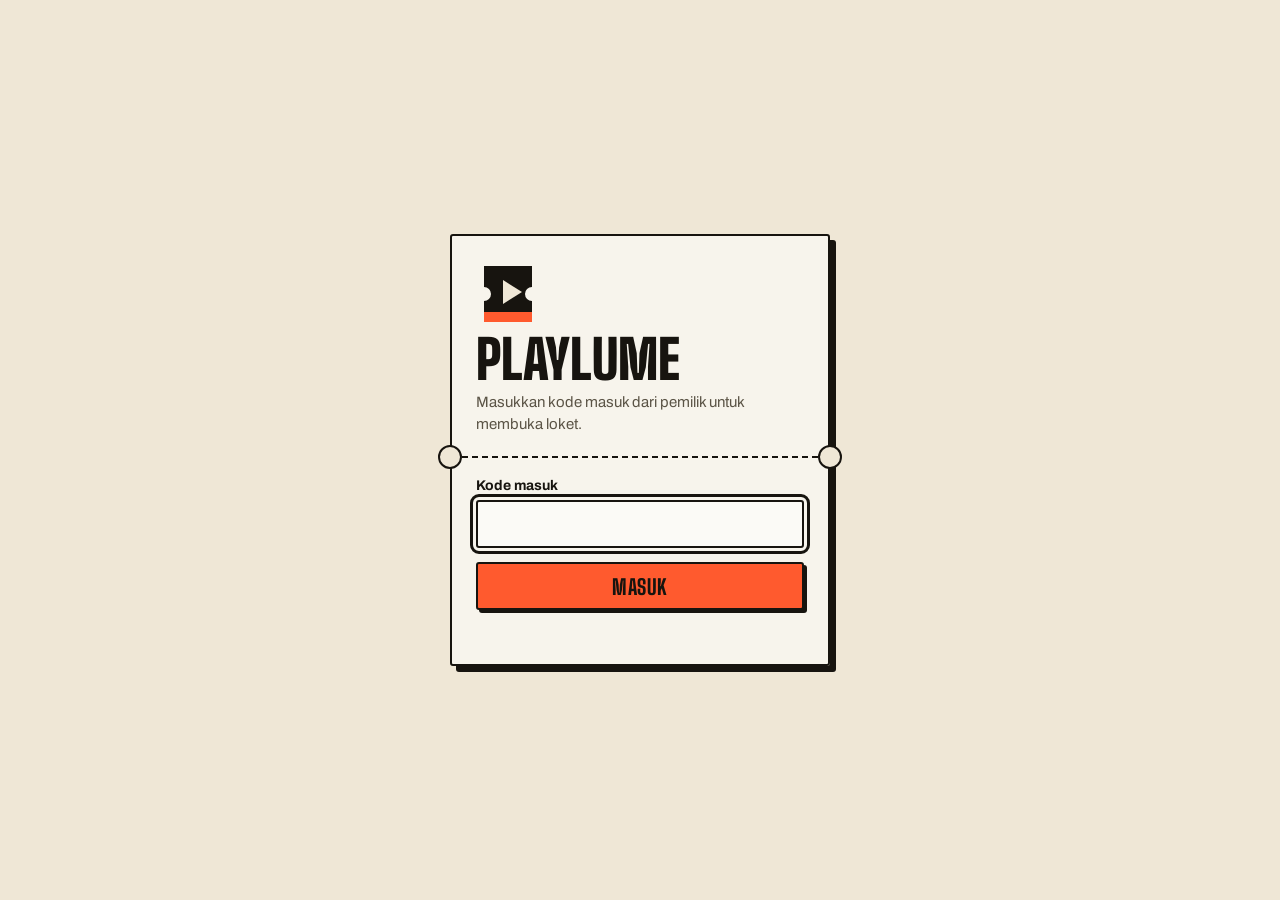
==== commit 7f905874: "Update" ====
--- a/Main/index.html
+++ b/Main/index.html
@@ -2,56 +2,106 @@
 <html lang="id">
 <head>
 <meta charset="UTF-8">
-<meta name="viewport" content="width=device-width, initial-scale=1.0">
+<meta name="viewport" content="width=device-width, initial-scale=1">
 <title>Playlume</title>
+<meta name="theme-color" content="#efe7d6">
 <link rel="icon" type="image/svg+xml" href="logo.svg">
-<meta name="theme-color" content="#070912">
 <link rel="preconnect" href="https://fonts.googleapis.com">
 <link rel="preconnect" href="https://fonts.gstatic.com" crossorigin>
-<link href="https://fonts.googleapis.com/css2?family=Plus+Jakarta+Sans:wght@500;600;700;800&display=swap" rel="stylesheet">
+<link href="https://fonts.googleapis.com/css2?family=Archivo:wght@400;500;600;700&family=Big+Shoulders+Display:wght@700;800;900&display=swap" rel="stylesheet">
 <link rel="preconnect" href="https://radiantoptimizer.app">
 <link rel="stylesheet" href="style.css">
+<link rel="stylesheet" href="admin.css">
 </head>
 <body>
 
-<div id="gate" class="screen">
+<main id="gate" class="screen">
   <div class="gate-card">
-    <div class="gate-logo"><img src="logo.svg" alt="Playlume"></div>
-    <div class="gate-title">Play<b>lume</b></div>
-    <input type="password" id="gatePw" placeholder="Password..." autocomplete="off" autofocus>
-    <button id="gateBtn" type="button">ENTER</button>
-    <p id="gateErr" class="err"></p>
-  </div>
-</div>
-
-<div id="authScreen" class="screen hidden">
+    <img class="gate-logo" src="logo.svg" alt="" width="64" height="64">
+    <p class="wordmark">Playlume</p>
+    <p class="gate-sub">Masukkan kode masuk dari pemilik untuk membuka loket.</p>
+    <hr class="tear">
+    <label for="gatePw">Kode masuk</label>
+    <input type="password" id="gatePw" autocomplete="off" autofocus>
+    <button id="gateBtn" type="button">Masuk</button>
+    <p id="gateErr" class="err" role="alert"></p>
+  </div>
+</main>
+
+<main id="authScreen" class="screen hidden">
   <div class="gate-card">
-    <div class="gate-logo"><img src="logo.svg" alt="Playlume"></div>
-    <div class="gate-title">Play<b>lume</b></div>
+    <img class="gate-logo" src="logo.svg" alt="" width="64" height="64">
+    <p class="wordmark">Playlume</p>
+    <hr class="tear">
     <div class="auth-tabs">
-      <button type="button" id="tabLogin" class="active">Masuk</button>
-      <button type="button" id="tabReg">Daftar</button>
-    </div>
-    <input class="auth-in" id="authUser" placeholder="Username" autocomplete="username" maxlength="16" autocapitalize="off" spellcheck="false">
-    <input class="auth-in" type="password" id="authPw" placeholder="Password" autocomplete="current-password" maxlength="64">
-    <input class="auth-in hidden" type="password" id="authPw2" placeholder="Ulangi password" autocomplete="new-password" maxlength="64">
-    <button id="authBtn" type="button">MASUK</button>
-    <p id="authErr" class="err"></p>
-  </div>
-</div>
-
-<div id="banScreen" class="screen ban-screen hidden">
-  <div class="ban-card">
-    <div class="ban-icon">&#128683;</div>
-    <h1>AKUN DIBLOKIR</h1>
-    <p class="ban-sub">Kamu tidak bisa login atau membuat akun baru di website ini.</p>
-    <div class="ban-info">
-      <div><span>USERNAME</span><b id="banUser">-</b></div>
-      <div><span>ALASAN</span><b id="banReason">-</b></div>
-      <div><span>SISA WAKTU</span><b id="banLeft">-</b></div>
-    </div>
-    <button id="banCheck" type="button">CEK STATUS</button>
-    <p id="banMsg" class="ban-msg"></p>
+      <button type="button" id="tabLogin" class="active" aria-pressed="true">Masuk</button>
+      <button type="button" id="tabReg" aria-pressed="false">Daftar</button>
+    </div>
+    <label for="authUser">Username</label>
+    <input class="auth-in" id="authUser" type="text" autocomplete="username" maxlength="16" autocapitalize="off" spellcheck="false">
+    <label for="authPw">Password</label>
+    <input class="auth-in" type="password" id="authPw" autocomplete="current-password" maxlength="64">
+    <div id="authPw2Wrap" class="hidden">
+      <label for="authPw2">Ulangi password</label>
+      <input class="auth-in" type="password" id="authPw2" autocomplete="new-password" maxlength="64">
+    </div>
+    <button id="authBtn" type="button">Masuk</button>
+    <p id="authErr" class="err" role="alert"></p>
+  </div>
+</main>
+
+<main id="banScreen" class="screen ban-screen hidden">
+  <div class="gate-card ban-card">
+    <p class="ban-stamp">Diblokir</p>
+    <h2 class="ban-title">Akun ini tidak bisa masuk</h2>
+    <p class="ban-sub">Login dan pendaftaran akun baru ditutup untuk akun ini.</p>
+    <hr class="tear">
+    <dl class="ban-info">
+      <div><dt>Username</dt><dd id="banUser">-</dd></div>
+      <div><dt>Alasan</dt><dd id="banReason">-</dd></div>
+      <div><dt>Sisa waktu</dt><dd id="banLeft">-</dd></div>
+    </dl>
+    <button id="banCheck" type="button">Cek status</button>
+    <p id="banMsg" class="ban-msg" role="status"></p>
+  </div>
+</main>
+
+<div id="keyScreen" class="adm-screen hidden">
+  <div class="adm-win">
+    <div class="adm-head">
+      <span>KEY PANEL</span>
+      <span class="adm-head-btns">
+        <button type="button" id="keyRefresh" title="Refresh" aria-label="Muat ulang daftar kode">&#8634;</button>
+        <button type="button" id="keyClose" title="Tutup" aria-label="Tutup panel">X</button>
+      </span>
+    </div>
+    <div class="adm-cols">
+      <div class="adm-col">
+        <div class="adm-title">BUAT KODE</div>
+        <div class="adm-panel">
+          <label for="keyName">NAMA KODE</label>
+          <input class="adm-in" id="keyName" placeholder="Kode untuk masuk.." autocomplete="off" autocapitalize="off" spellcheck="false" maxlength="32">
+          <label for="keyUntil">BERLAKU HINGGA</label>
+          <input class="adm-in" type="datetime-local" id="keyUntil">
+          <div class="key-quick">
+            <button type="button" data-off="3600000">+1 Jam</button>
+            <button type="button" data-off="86400000">+1 Hari</button>
+            <button type="button" data-off="604800000">+7 Hari</button>
+            <button type="button" data-off="2592000000">+30 Hari</button>
+          </div>
+          <button type="button" id="keyAdd" class="adm-ban">
+            <span>BUAT KODE</span>
+          </button>
+          <p id="keyMsg" class="adm-msg"></p>
+        </div>
+      </div>
+      <div class="adm-col">
+        <div class="adm-title">KODE AKTIF</div>
+        <div class="adm-panel adm-list-panel">
+          <div id="keyList" class="adm-list"></div>
+        </div>
+      </div>
+    </div>
   </div>
 </div>
 
@@ -60,22 +110,22 @@
     <div class="adm-head">
       <span>ADMIN PANEL</span>
       <span class="adm-head-btns">
-        <button type="button" id="admRefresh" title="Refresh">&#8634;</button>
-        <button type="button" id="admClose" title="Tutup">X</button>
+        <button type="button" id="admRefresh" title="Refresh" aria-label="Muat ulang daftar ban">&#8634;</button>
+        <button type="button" id="admClose" title="Tutup" aria-label="Tutup panel">X</button>
       </span>
     </div>
     <div class="adm-cols">
       <div class="adm-col">
         <div class="adm-title">PLAYER BAN</div>
         <div class="adm-panel">
-          <label>USERNAME</label>
+          <label for="admUser">USERNAME</label>
           <div class="adm-userrow">
             <input class="adm-in" id="admUser" placeholder="Username here.." autocomplete="off" autocapitalize="off" spellcheck="false" maxlength="16">
             <button type="button" id="admPick" class="adm-pick" title="Pilih dari daftar player">PILIH</button>
           </div>
-          <label>REASON</label>
+          <label for="admReason">REASON</label>
           <input class="adm-in" id="admReason" placeholder="Reason here.." autocomplete="off" maxlength="200">
-          <label>DURATION</label>
+          <label for="admDur">DURATION</label>
           <select class="adm-in" id="admDur">
             <option value="1h">1 Hour</option>
             <option value="3h">3 Hours</option>
@@ -86,11 +136,9 @@
             <option value="perm">Permanent</option>
           </select>
           <button type="button" id="admBan" class="adm-ban">
-            <svg width="22" height="22" viewBox="0 0 24 24" fill="currentColor"><path d="M2 21h10v-2H2v2zM14.5 2.5l-3 3 1.4 1.4L6 13.8l3 3 6.9-6.9 1.4 1.4 3-3-5.8-5.8zM5 14.5L2.5 17l3 3L8 17.5 5 14.5z"/></svg>
             <span>BAN USER</span>
           </button>
           <button type="button" id="admBanAll" class="adm-ban adm-banall">
-            <svg width="22" height="22" viewBox="0 0 24 24" fill="currentColor"><path d="M12 2a10 10 0 1 0 0 20 10 10 0 0 0 0-20zm0 2a8 8 0 0 1 6.3 12.9L7.1 5.7A7.9 7.9 0 0 1 12 4zM5.7 7.1l11.2 11.2A8 8 0 0 1 5.7 7.1z"/></svg>
             <span>BAN ALL</span>
           </button>
           <p id="admMsg" class="adm-msg"></p>
@@ -99,6 +147,7 @@
       <div class="adm-col">
         <div class="adm-title">BANNED PLAYERS</div>
         <div class="adm-panel adm-list-panel">
+          <label for="admSearch" class="sr-only">Cari username yang diban</label>
           <input class="adm-in adm-search" id="admSearch" placeholder="Username..." autocomplete="off" autocapitalize="off">
           <div id="admList" class="adm-list"></div>
         </div>
@@ -106,15 +155,15 @@
     </div>
   </div>
 
-  <!-- Popup daftar semua player -->
   <div id="admPicker" class="adm-picker hidden">
     <div class="adm-picker-win">
       <div class="adm-head">
         <span>PILIH PLAYER <small id="admPickCount"></small></span>
         <span class="adm-head-btns">
-          <button type="button" id="admPickClose" title="Tutup">X</button>
+          <button type="button" id="admPickClose" title="Tutup" aria-label="Tutup daftar player">X</button>
         </span>
       </div>
+      <label for="admPickSearch" class="sr-only">Cari player</label>
       <input class="adm-in adm-search" id="admPickSearch" placeholder="Cari player..." autocomplete="off" autocapitalize="off">
       <div id="admPickList" class="adm-list adm-picklist"></div>
       <div class="adm-legend">
@@ -126,48 +175,47 @@
 </div>
 
 <div id="verifikasiOverlay" class="verif-overlay hidden">
-  <img src="monyet.png" alt="" class="verif-img" onerror="this.src='https://encrypted-tbn0.gstatic.com/images?q=tbn:ANd9GcRPo8wVwMZ2UTOrMxH_hvncCBZKDLi3Ojqzt2VunC88Zw&s=10'">
+  <img src="monyet.png" alt="" class="verif-img" width="320" height="320" onerror="this.src='https://encrypted-tbn0.gstatic.com/images?q=tbn:ANd9GcRPo8wVwMZ2UTOrMxH_hvncCBZKDLi3Ojqzt2VunC88Zw&s=10'">
 </div>
 
 <div id="app" class="hidden">
   <header class="topbar">
     <div class="brand">
-      <span class="brand-icon"><img src="logo.svg" alt=""></span>
-      <span class="brand-name">Play<b>lume</b></span>
+      <img class="brand-icon" src="logo.svg" alt="" width="38" height="38">
+      <h1 class="brand-name">Playlume</h1>
     </div>
     <div class="search-wrap">
-      <svg class="search-icon" width="18" height="18" viewBox="0 0 24 24" fill="none" stroke="currentColor" stroke-width="2.5" stroke-linecap="round">
-        <circle cx="11" cy="11" r="8"></circle>
-        <path d="m21 21-4.3-4.3"></path>
-      </svg>
-      <input type="text" id="search" placeholder="Cari game..." autocomplete="off">
-    </div>
-    <button type="button" class="user-chip" id="userChip" title="Pengaturan">
-      <span class="ava sm" id="topAva"></span>
+      <label for="search">Cari</label>
+      <input type="text" id="search" autocomplete="off" placeholder="Nama game">
+    </div>
+    <button type="button" class="user-chip" id="userChip" aria-label="Buka pengaturan">
+      <span class="ava sm" id="topAva" aria-hidden="true"></span>
       <span id="userName"></span>
     </button>
   </header>
 
   <main>
     <section id="view-home" class="view">
+      <h2 class="sr-only">Semua game</h2>
       <div class="meta"><span id="count">Memuat...</span></div>
       <div id="chips" class="chips"></div>
       <div id="grid" class="grid"></div>
+      <button id="moreBtn" class="more-btn hidden" type="button"></button>
       <div id="empty" class="empty hidden">
-        <div class="empty-icon">🔍</div>
-        <p>Tidak ada game yang cocok.</p>
+        <p class="empty-title">Tidak ada yang cocok</p>
+        <p>Coba kata kunci lain, atau pilih kategori Semua.</p>
       </div>
     </section>
 
     <section id="view-history" class="view hidden">
       <div class="section-head">
         <h2>Riwayat</h2>
-        <button id="clearHistoryBtn" class="text-btn">Hapus riwayat</button>
+        <button id="clearHistoryBtn" class="text-btn" type="button">Hapus riwayat</button>
       </div>
       <div id="historyGrid" class="grid"></div>
       <div id="historyEmpty" class="empty hidden">
-        <div class="empty-icon">🕘</div>
-        <p>Belum ada game yang dimainkan.</p>
+        <p class="empty-title">Belum ada riwayat</p>
+        <p>Game yang kamu mainkan akan tercatat di sini.</p>
       </div>
     </section>
 
@@ -175,24 +223,25 @@
       <div class="section-head"><h2>Favorit</h2></div>
       <div id="favGrid" class="grid"></div>
       <div id="favEmpty" class="empty hidden">
-        <div class="empty-icon">💜</div>
-        <p>Belum ada favorit. Tekan ikon hati di kartu game.</p>
+        <p class="empty-title">Belum ada favorit</p>
+        <p>Tekan tombol hati di ujung karcis game untuk menyimpannya.</p>
       </div>
     </section>
 
     <section id="view-chat" class="view hidden">
       <div class="section-head">
         <h2>Chat</h2>
-        <span class="chat-note">Pesan hilang otomatis setelah 1 jam</span>
+        <p class="chat-note">Pesan hilang otomatis setelah 1 jam.</p>
       </div>
       <div class="chat-wrap">
-        <div id="chatBox" class="chat-box"></div>
-        <p id="chatErr" class="chat-err"></p>
-        <div class="chat-input">
-          <input id="chatText" maxlength="300" placeholder="Ketik pesan..." autocomplete="off">
-          <button id="chatSend" type="button" aria-label="Kirim">
-            <svg width="20" height="20" viewBox="0 0 24 24" fill="currentColor"><path d="M2.5 21.5 23 12 2.5 2.5v7.4L16 12 2.5 14.100z"/></svg>
-          </button>
+        <div id="chatBox" class="chat-box" aria-live="polite"></div>
+        <div class="chat-form">
+          <label for="chatText">Tulis pesan</label>
+          <div class="chat-input">
+            <input type="text" id="chatText" maxlength="300" autocomplete="off">
+            <button id="chatSend" class="btn" type="button">Kirim</button>
+          </div>
+          <p id="chatErr" class="chat-err" role="alert"></p>
         </div>
       </div>
     </section>
@@ -203,34 +252,43 @@
       <div class="set-card">
         <h3>Profil</h3>
         <div class="prof-preview">
-          <span class="ava big" id="setAva"></span>
+          <span class="ava big" id="setAva" aria-hidden="true"></span>
           <div><b id="setName"></b><small id="setBioPrev"></small></div>
         </div>
-        <label>Avatar</label>
-        <div id="avaPicker" class="ava-picker"></div>
-        <label>Warna avatar</label>
-        <div id="colPicker" class="col-picker"></div>
-        <label>Status / bio</label>
-        <input id="setBio" class="set-in" maxlength="80" placeholder="Tulis status kamu..." autocomplete="off">
-        <button id="saveProfile" class="set-btn" type="button">Simpan profil</button>
-        <p id="setMsg" class="set-msg"></p>
+        <p id="avaLabel" class="field-label">Avatar</p>
+        <div id="avaPicker" class="ava-picker" role="group" aria-labelledby="avaLabel"></div>
+        <p id="colLabel" class="field-label">Warna avatar</p>
+        <div id="colPicker" class="col-picker" role="group" aria-labelledby="colLabel"></div>
+        <label for="setBio">Status</label>
+        <input id="setBio" class="set-in" type="text" maxlength="80" autocomplete="off">
+        <button id="saveProfile" type="button">Simpan profil</button>
+        <p id="setMsg" class="set-msg" role="status"></p>
+      </div>
+
+      <div class="set-card">
+        <h3>Performa</h3>
+        <label class="switch-row" for="liteToggle">
+          <span><b>Mode lite</b><small>Memuat game 24 per halaman, bukan semuanya, dan mematikan animasi. Cocok untuk HP yang berat.</small></span>
+          <input type="checkbox" id="liteToggle" class="switch">
+        </label>
       </div>
 
       <div class="set-card">
         <h3>Latar belakang</h3>
-        <div id="bgPresets" class="bg-presets"></div>
-        <label>Warna kustom</label>
+        <p id="bgLabel" class="field-label">Pilihan warna halaman</p>
+        <div id="bgPresets" class="bg-presets" role="group" aria-labelledby="bgLabel"></div>
+        <p class="field-label">Warna sendiri</p>
         <div class="bg-colors">
-          <input type="color" id="bgC1" value="#7c5cff">
-          <input type="color" id="bgC2" value="#22d3ee">
+          <span class="swatch-field"><label for="bgC1">Halaman</label><input type="color" id="bgC1" value="#efe7d6"></span>
+          <span class="swatch-field"><label for="bgC2">Aksen</label><input type="color" id="bgC2" value="#ff5a2e"></span>
           <button id="bgApplyColors" class="set-btn small" type="button">Pakai</button>
         </div>
-        <label>Gambar sendiri <small>(tersimpan di perangkat ini saja)</small></label>
+        <p class="field-label">Gambar sendiri <small>(tersimpan di perangkat ini saja)</small></p>
         <div class="bg-colors">
-          <label class="set-btn small file-btn">Pilih gambar<input type="file" id="bgFile" accept="image/*" hidden></label>
-          <button id="bgClearImg" class="set-btn small danger hidden" type="button">Hapus gambar</button>
-        </div>
-        <p id="bgMsg" class="set-msg"></p>
+          <label class="set-btn small file-btn" for="bgFile">Pilih gambar<input type="file" id="bgFile" accept="image/*" class="sr-only"></label>
+          <button id="bgClearImg" class="set-btn small hidden" type="button">Hapus gambar</button>
+        </div>
+        <p id="bgMsg" class="set-msg" role="status"></p>
       </div>
 
       <div class="set-card">
@@ -240,29 +298,14 @@
     </section>
   </main>
 
-  <footer><p>Private collection · <span id="totalFoot"></span> game</p></footer>
-
-  <nav class="bottom-nav" id="bottomNav">
-    <button type="button" class="bn-item active" data-view="home">
-      <svg viewBox="0 0 24 24" fill="none" stroke="currentColor" stroke-width="2" stroke-linecap="round" stroke-linejoin="round"><rect x="2" y="7" width="20" height="11" rx="5"/><path d="M7 10v5M4.500 12.500h5"/><circle cx="16" cy="11" r="1" fill="currentColor"/><circle cx="18.500" cy="14" r="1" fill="currentColor"/></svg>
-      <span>Game</span>
-    </button>
-    <button type="button" class="bn-item" data-view="history">
-      <svg viewBox="0 0 24 24" fill="none" stroke="currentColor" stroke-width="2" stroke-linecap="round" stroke-linejoin="round"><circle cx="12" cy="12" r="9"/><path d="M12 7v5l3 2"/></svg>
-      <span>Riwayat</span>
-    </button>
-    <button type="button" class="bn-item" data-view="fav">
-      <svg viewBox="0 0 24 24" fill="none" stroke="currentColor" stroke-width="2" stroke-linecap="round" stroke-linejoin="round"><path d="M12 21s-7.500-4.600-9.500-9.200C1.200 8.500 3 5 6.400 5c2 0 3.400 1.100 4.100 2.300h3C14.200 6.100 15.600 5 17.600 5 21 5 22.800 8.500 21.500 11.800 19.500 16.400 12 21 12 21z"/></svg>
-      <span>Favorit</span>
-    </button>
-    <button type="button" class="bn-item" data-view="chat">
-      <svg viewBox="0 0 24 24" fill="none" stroke="currentColor" stroke-width="2" stroke-linecap="round" stroke-linejoin="round"><path d="M21 12a8 8 0 0 1-11.500 7.200L4 20l1-4.500A8 8 0 1 1 21 12z"/></svg>
-      <span>Chat</span>
-    </button>
-    <button type="button" class="bn-item" data-view="settings">
-      <svg viewBox="0 0 24 24" fill="none" stroke="currentColor" stroke-width="2" stroke-linecap="round" stroke-linejoin="round"><path d="M4 6h10M18 6h2M4 12h4M12 12h8M4 18h12M20 18h0"/><circle cx="16" cy="6" r="2"/><circle cx="10" cy="12" r="2"/><circle cx="18" cy="18" r="2"/></svg>
-      <span>Setelan</span>
-    </button>
+  <footer><p>Koleksi pribadi, <span id="totalFoot"></span> game</p></footer>
+
+  <nav class="bottom-nav" id="bottomNav" aria-label="Menu utama">
+    <button type="button" class="bn-item active" data-view="home" aria-current="page">Game</button>
+    <button type="button" class="bn-item" data-view="history">Riwayat</button>
+    <button type="button" class="bn-item" data-view="fav">Favorit</button>
+    <button type="button" class="bn-item" data-view="chat">Chat</button>
+    <button type="button" class="bn-item" data-view="settings">Setelan</button>
   </nav>
 </div>
 
--- a/Main/style.css
+++ b/Main/style.css
@@ -1,1635 +1,751 @@
+/*
+  Playlume
+  Arah: karcis loket pasar malam, dicetak sablon di atas kertas.
+  Dial: ENERGY 3 / RHYTHM 2 / MOTION 1.
+
+  Huruf: Big Shoulders Display (condensed ala papan loket dan poster) untuk
+  judul, nama, dan tombol. Archivo untuk teks kecil karena terbaca di HP.
+  Bayangan keras hanya di tombol utama dan kartu yang disentuh: meniru cap
+  yang ditekan ke kertas. Tidak ada gradasi, blur, atau glow.
+
+  Palet: kertas + tinta (netral) dan satu aksen oranye-merah.
+  Aksen hanya dipakai di tombol utama, tab aktif, dan penanda favorit.
+  Semua permukaan datar, tepi tegas, bayangan keras tanpa blur.
+  Warna halaman bisa diganti dari Pengaturan; teks mengikuti lewat data-tone.
+*/
+
 :root {
-  --bg: #0a0b0d;
-  --surface: #14161a;
-  --surface-hi: #1a1d22;
-  --border: rgba(255,255,255,0.07);
-  --border-hi: rgba(255,255,255,0.14);
-  --accent: #6ee7ff;
-  --accent-glow: rgba(110,231,255,0.35);
-  --text: #f5f5f7;
-  --muted: #8b8f99;
-  --danger: #ff5c5c;
-  --radius: 14px;
-  --radius-sm: 10px;
-}
-
-* { box-sizing: border-box; margin: 0; padding: 0; }
-html { scroll-behavior: smooth; }
+  --page-rgb: 239, 231, 214;
+  --page: rgb(var(--page-rgb));
+  --ink: #17140f;
+  --ink-rgb: 23, 20, 15;
+  --muted: #5b5446;
+  --card: rgba(255, 255, 255, 0.55);
+  --accent: #ff5a2e;
+  --on-accent: #17140f;
+  --danger: #a81e08;
+  --ok: #1d6b3a;
+  --radius: 3px;
+  --display: "Big Shoulders Display", Impact, "Arial Narrow", sans-serif;
+  --body: "Archivo", system-ui, -apple-system, "Segoe UI", Roboto, sans-serif;
+}
+
+/* halaman gelap (dipilih dari Pengaturan): tinta dan kertas bertukar */
+body[data-tone="dark"] {
+  --ink: #f3ecdc;
+  --ink-rgb: 243, 236, 220;
+  --muted: #bdb5a2;
+  --card: rgba(255, 255, 255, 0.07);
+  --danger: #ff9a7e;
+  --ok: #7fe0a2;
+}
+
+/* logo bertinta gelap: di halaman gelap diberi alas kertas */
+body[data-tone="dark"] .brand-icon,
+body[data-tone="dark"] .gate-logo { padding: 3px; background: #efe7d6; border-radius: var(--radius); }
+
+*, *::before, *::after { box-sizing: border-box; margin: 0; padding: 0; }
+
+html { -webkit-text-size-adjust: 100%; }
 
 body {
-  font-family: -apple-system, BlinkMacSystemFont, "Segoe UI", Inter, Roboto, sans-serif;
-  background: var(--bg);
-  color: var(--text);
   min-height: 100vh;
-  -webkit-font-smoothing: antialiased;
-  overflow-x: hidden;
-}
+  font: 400 16px/1.45 var(--body);
+  color: var(--ink);
+  background: var(--page);
+}
+
+img { display: block; max-width: 100%; }
+button, input, select { font: inherit; color: inherit; }
+a { color: inherit; }
 
 .hidden { display: none !important; }
 
-/* ===== GATE ===== */
+.sr-only {
+  position: absolute;
+  width: 1px;
+  height: 1px;
+  overflow: hidden;
+  clip: rect(0 0 0 0);
+  white-space: nowrap;
+}
+
+/* semua kontrol yang bisa ditekan terlihat bisa ditekan */
+a[href], button, select, label[for], input[type="checkbox"], input[type="color"], input[type="file"] { cursor: pointer; }
+button:disabled { cursor: not-allowed; opacity: 0.55; }
+
+:focus-visible {
+  outline: 3px solid var(--ink);
+  outline-offset: 3px;
+}
+
+/* ---------- gambar latar dari galeri ---------- */
+body.has-bg-image::before,
+body.has-bg-image::after {
+  content: "";
+  position: fixed;
+  inset: 0;
+  z-index: -1;
+  pointer-events: none;
+}
+body.has-bg-image::before { background: var(--bg-image) center / cover no-repeat; }
+/* lapisan rata di atas gambar supaya teks tetap terbaca */
+body.has-bg-image::after { background: rgba(var(--page-rgb), 0.84); }
+
+/* ---------- tombol ---------- */
+.btn,
+#gateBtn, #authBtn, #banCheck, #saveProfile,
+.set-btn, .fallback-btn, .more-btn {
+  display: inline-flex;
+  align-items: center;
+  justify-content: center;
+  gap: 8px;
+  min-height: 48px;
+  padding: 0 22px;
+  font: 800 21px/1 var(--display);
+  letter-spacing: 0.02em;
+  text-transform: uppercase;
+  text-decoration: none;
+  text-align: center;
+  color: var(--on-accent);
+  background: var(--accent);
+  border: 2px solid var(--ink);
+  border-radius: var(--radius);
+  box-shadow: 3px 3px 0 var(--ink);
+  transition: transform 80ms, box-shadow 80ms;
+}
+.btn:hover, #gateBtn:hover, #authBtn:hover, #banCheck:hover, #saveProfile:hover,
+.set-btn:hover, .fallback-btn:hover, .more-btn:hover {
+  transform: translate(-1px, -1px);
+  box-shadow: 4px 4px 0 var(--ink);
+}
+.btn:active, #gateBtn:active, #authBtn:active, #banCheck:active, #saveProfile:active,
+.set-btn:active, .fallback-btn:active, .more-btn:active {
+  transform: translate(3px, 3px);
+  box-shadow: 0 0 0 var(--ink);
+}
+#gateBtn, #authBtn, #banCheck { width: 100%; margin-top: 14px; }
+
+/* tombol sekunder: hanya garis tinta */
+.more-btn, .set-btn.small, .text-btn, .set-btn.file-btn {
+  color: var(--ink);
+  background: transparent;
+  box-shadow: none;
+}
+.more-btn:hover, .set-btn.small:hover, .text-btn:hover, .set-btn.file-btn:hover {
+  color: var(--page);
+  background: var(--ink);
+  box-shadow: none;
+  transform: none;
+}
+.more-btn { display: flex; width: 100%; max-width: 420px; margin: 24px auto 0; }
+.set-btn.small { min-height: 44px; padding: 0 16px; font-size: 18px; }
+.set-btn.danger { color: var(--page); background: var(--danger); }
+.text-btn {
+  min-height: 44px;
+  padding: 0 14px;
+  font: 700 17px/1 var(--display);
+  letter-spacing: 0.02em;
+  text-transform: uppercase;
+  border: 2px solid var(--ink);
+  border-radius: var(--radius);
+}
+
+/* ---------- formulir ---------- */
+label {
+  display: block;
+  margin: 16px 0 6px;
+  font: 700 14px/1.2 var(--body);
+}
+input[type="text"], input[type="password"], .auth-in, .set-in {
+  display: block;
+  width: 100%;
+  min-height: 48px;
+  padding: 0 14px;
+  font-size: 17px;
+  background: var(--card);
+  border: 2px solid var(--ink);
+  border-radius: var(--radius);
+}
+input::placeholder { color: var(--muted); opacity: 1; }
+.err, .ban-msg, .chat-err, .set-msg { min-height: 20px; margin-top: 10px; font-size: 14px; font-weight: 700; color: var(--danger); }
+.set-msg.ok { color: var(--ok); }
+
+/* ---------- layar penuh: kode masuk, login, diblokir ---------- */
 .screen {
   position: fixed;
   inset: 0;
+  z-index: 100;
   display: grid;
   place-items: center;
-  padding: 20px;
-  z-index: 100;
-  background:
-    radial-gradient(ellipse 60% 50% at 50% 0%, rgba(110,231,255,0.10), transparent 60%),
-    radial-gradient(ellipse 80% 60% at 50% 100%, rgba(110,231,255,0.05), transparent 60%),
-    var(--bg);
-  animation: fadeIn 0.4s ease;
-}
-
-@keyframes fadeIn { from { opacity: 0; } to { opacity: 1; } }
-
+  padding: 18px;
+  overflow-y: auto;
+  background: var(--page);
+}
+
+/* karcis: kotak bertepi tegas dengan garis sobekan dan dua takik */
 .gate-card {
+  position: relative;
   width: 100%;
-  max-width: 360px;
-  background: rgba(20,22,26,0.85);
-  backdrop-filter: blur(20px);
-  -webkit-backdrop-filter: blur(20px);
-  border: 1px solid var(--border-hi);
-  border-radius: 22px;
-  padding: 32px 28px;
-  box-shadow: 0 30px 80px rgba(0,0,0,0.6), inset 0 1px 0 rgba(255,255,255,0.06);
-}
-
-.gate-logo {
-  display: grid;
-  place-items: center;
-  width: 58px;
-  height: 58px;
-  margin: 0 auto 22px;
-  background: var(--accent);
-  color: #101216;
-  border-radius: 18px;
-  font-size: 28px;
-  box-shadow: 0 0 40px var(--accent-glow);
-  animation: logoPulse 3s ease-in-out infinite;
-}
-
-@keyframes logoPulse {
-  0%, 100% { box-shadow: 0 0 40px var(--accent-glow); }
-  50%      { box-shadow: 0 0 70px var(--accent-glow); }
-}
-
-#gatePw {
-  width: 100%;
-  padding: 14px 16px;
-  font-size: 15px;
-  background: var(--bg);
-  border: 1px solid var(--border-hi);
-  border-radius: 12px;
-  color: var(--text);
-  outline: none;
-  font-family: inherit;
-  margin-bottom: 10px;
-  text-align: center;
-  letter-spacing: 0.15em;
-  transition: border-color 0.15s, box-shadow 0.15s;
-}
-
-#gatePw::placeholder { color: var(--muted); }
-#gatePw:focus { border-color: var(--accent); box-shadow: 0 0 0 4px rgba(110,231,255,0.12); }
-
-#gateBtn {
-  width: 100%;
-  padding: 15px;
-  font-size: 14px;
-  font-weight: 800;
-  letter-spacing: 0.2em;
-  text-transform: uppercase;
-  background: var(--accent);
-  color: #101216;
-  border: none;
-  border-radius: 12px;
-  cursor: pointer;
-  font-family: inherit;
-  box-shadow: 0 0 30px rgba(110,231,255,0.25);
-  transition: transform 0.1s, background 0.15s;
-}
-
-#gateBtn:hover { background: #4fd6f0; }
-#gateBtn:active { transform: scale(0.98); }
-
-.err {
+  max-width: 380px;
+  padding: 26px 24px 24px;
+  background: var(--card);
+  border: 2px solid var(--ink);
+  border-radius: var(--radius);
+  box-shadow: 6px 6px 0 var(--ink);
+}
+.gate-card label:first-of-type { margin-top: 0; }
+.gate-logo { width: 64px; height: 64px; margin-bottom: 10px; }
+.wordmark {
+  font: 900 54px/0.9 var(--display);
+  letter-spacing: 0;
+  text-transform: uppercase;
+}
+.gate-sub { margin-top: 8px; font-size: 15px; color: var(--muted); }
+
+.tear {
+  position: relative;
+  height: 0;
+  margin: 20px -24px;
+  overflow: visible;
+  border: 0;
+  border-top: 2px dashed var(--ink);
+}
+.tear::before, .tear::after {
+  content: "";
+  position: absolute;
+  top: -13px;
+  width: 24px;
+  height: 24px;
+  background: var(--page);
+  border: 2px solid var(--ink);
+  border-radius: 50%;
+}
+.tear::before { left: -14px; }
+.tear::after { right: -14px; }
+
+.auth-tabs { display: flex; margin: 0 0 18px; border: 2px solid var(--ink); border-radius: var(--radius); }
+.auth-tabs button {
+  flex: 1;
+  min-height: 46px;
+  font: 800 20px/1 var(--display);
+  letter-spacing: 0.02em;
+  text-transform: uppercase;
+  color: var(--ink);
+  background: transparent;
+  border: 0;
+}
+.auth-tabs button + button { border-left: 2px solid var(--ink); }
+.auth-tabs button.active { color: var(--page); background: var(--ink); }
+.auth-in { margin-bottom: 4px; }
+
+/* ban: cap besar miring di atas karcis */
+.ban-stamp {
+  display: inline-block;
+  padding: 2px 14px 0;
+  font: 900 46px/1.05 var(--display);
+  text-transform: uppercase;
   color: var(--danger);
-  font-size: 13px;
-  margin-top: 14px;
-  min-height: 18px;
-  font-weight: 600;
-  text-align: center;
-}
-
-@keyframes shake {
-  10%, 90% { transform: translateX(-2px); }
-  20%, 80% { transform: translateX(4px); }
-  30%, 50%, 70% { transform: translateX(-6px); }
-  40%, 60% { transform: translateX(6px); }
-}
-.shake { animation: shake 0.4s; }
-
-/* ===== VERIFIKASI OVERLAY ===== */
+  border: 4px solid var(--danger);
+  border-radius: var(--radius);
+  transform: rotate(-3deg);
+}
+.ban-title { margin-top: 18px; font: 800 28px/1.05 var(--display); text-transform: uppercase; }
+.ban-sub { margin-top: 8px; font-size: 15px; color: var(--muted); }
+.ban-info div { padding: 8px 0; border-bottom: 2px dashed var(--ink); }
+.ban-info div:last-child { border-bottom: 0; }
+.ban-info dt { font-size: 13px; font-weight: 700; color: var(--muted); }
+.ban-info dd { font: 800 24px/1.1 var(--display); text-transform: uppercase; word-break: break-word; }
+
+/* sorotan wajah monyet saat kode salah */
 .verif-overlay {
   position: fixed;
   inset: 0;
   z-index: 999;
   display: grid;
   place-items: center;
-  background: rgba(0, 0, 0, 0.75);
-  backdrop-filter: blur(8px);
-  -webkit-backdrop-filter: blur(8px);
-  animation: fadeIn 0.3s ease;
-}
-
-.verif-img {
-  max-width: 80vw;
-  max-height: 80vh;
-  border-radius: 12px;
-  box-shadow: 0 0 40px rgba(110, 231, 255, 0.4), 0 0 80px rgba(110, 231, 255, 0.2);
-  animation: popIn 0.3s cubic-bezier(0.34, 1.56, 0.64, 1);
-}
-
-@keyframes popIn {
-  from { transform: scale(0.5); opacity: 0; }
-  to   { transform: scale(1); opacity: 1; }
-}
-
-/* ===== APP ===== */
-#app {
-  min-height: 100vh;
-  display: flex;
-  flex-direction: column;
-  animation: fadeIn 0.3s ease;
-}
-
+  background: rgba(0, 0, 0, 0.78);
+}
+.verif-img { max-width: 80vw; max-height: 80vh; border: 4px solid #f3ecdc; border-radius: var(--radius); }
+
+.shake { animation: shake 0.35s; }
+@keyframes shake {
+  20%, 60% { transform: translateX(-8px); }
+  40%, 80% { transform: translateX(8px); }
+}
+
+/* ---------- aplikasi: kepala halaman ---------- */
 .topbar {
   position: sticky;
   top: 0;
   z-index: 50;
   display: flex;
+  flex-wrap: wrap;
   align-items: center;
-  gap: 16px;
-  padding: 14px 24px;
-  background: rgba(10,11,13,0.75);
-  backdrop-filter: blur(16px);
-  -webkit-backdrop-filter: blur(16px);
-  border-bottom: 1px solid var(--border);
-}
-
-.brand { display: flex; align-items: center; gap: 10px; }
-
-.brand-icon {
+  gap: 10px 12px;
+  padding: 10px 14px;
+  background: var(--page);
+  border-bottom: 3px solid var(--ink);
+}
+.brand { display: flex; align-items: center; gap: 10px; margin-right: auto; }
+.brand-icon { width: 38px; height: 38px; }
+.brand-name { font: 900 34px/1 var(--display); text-transform: uppercase; }
+
+.search-wrap {
+  display: flex;
+  order: 3;
+  flex-basis: 100%;
+  border: 2px solid var(--ink);
+  border-radius: var(--radius);
+  background: var(--card);
+}
+.search-wrap label {
   display: grid;
   place-items: center;
-  width: 36px;
-  height: 36px;
-  background: var(--accent);
-  color: #101216;
-  border-radius: 10px;
-  font-size: 18px;
-  box-shadow: 0 0 24px var(--accent-glow);
-}
-
-.brand-name { font-weight: 800; font-size: 16px; }
-
-.search-wrap {
-  flex: 1;
-  position: relative;
-  max-width: 560px;
-  margin: 0 auto;
-}
-
-.search-icon {
-  position: absolute;
-  left: 14px;
-  top: 50%;
-  transform: translateY(-50%);
-  color: var(--muted);
-  pointer-events: none;
-  z-index: 2;
-}
-
-#search {
-  width: 100%;
-  padding: 11px 14px 11px 42px;
-  font-size: 14px;
-  background: var(--surface);
-  border: 1px solid var(--border);
-  border-radius: var(--radius-sm);
-  color: var(--text);
-  outline: none;
-  font-family: inherit;
-  caret-color: var(--accent);
-  transition: border-color 0.15s, background 0.15s;
-}
-
-#search::placeholder { color: var(--muted); opacity: 1; }
-#search:focus { border-color: var(--accent); background: var(--surface-hi); box-shadow: 0 0 0 4px rgba(110,231,255,0.10); }
-
-main {
-  flex: 1;
-  padding: 24px;
-  max-width: 1500px;
-  width: 100%;
-  margin: 0 auto;
-}
-
-.meta {
-  margin-bottom: 16px;
-  color: var(--muted);
-  font-size: 13px;
-  font-weight: 500;
-}
-
-.history-section { margin-bottom: 32px; }
+  margin: 0;
+  padding: 0 14px;
+  font: 800 19px/1 var(--display);
+  letter-spacing: 0.04em;
+  text-transform: uppercase;
+  color: var(--page);
+  background: var(--ink);
+}
+.search-wrap input { flex: 1; min-width: 0; border: 0; background: transparent; }
+.search-wrap:focus-within { outline: 3px solid var(--ink); outline-offset: 3px; }
+.search-wrap input:focus-visible { outline: none; }
+
+.user-chip {
+  display: flex;
+  align-items: center;
+  gap: 8px;
+  min-height: 44px;
+  padding: 0 12px 0 4px;
+  font: 700 15px/1 var(--body);
+  background: transparent;
+  border: 2px solid var(--ink);
+  border-radius: var(--radius);
+}
+.user-chip:hover { color: var(--page); background: var(--ink); }
+
+.ava {
+  display: inline-grid;
+  place-items: center;
+  flex: none;
+  width: 38px;
+  height: 38px;
+  font-size: 20px;
+  line-height: 1;
+  color: #17140f;
+  border: 2px solid var(--ink);
+  border-radius: var(--radius);
+}
+.ava.sm { width: 32px; height: 32px; font-size: 17px; }
+.ava.big { width: 72px; height: 72px; font-size: 38px; }
+
+/* ---------- konten ---------- */
+#app main { max-width: 1100px; margin: 0 auto; padding: 18px 14px 96px; }
 
 .section-head {
   display: flex;
+  align-items: flex-end;
   justify-content: space-between;
-  align-items: center;
-  margin-bottom: 14px;
-}
-
-.section-head h2 { font-size: 16px; font-weight: 800; }
-
-.text-btn {
-  background: none;
-  border: none;
-  color: var(--muted);
-  font-size: 12px;
-  font-weight: 600;
-  cursor: pointer;
-  padding: 6px 10px;
-  border-radius: 8px;
-  font-family: inherit;
-  transition: color 0.15s, background 0.15s;
-}
-
-.text-btn:hover { color: var(--danger); background: rgba(255,92,92,0.1); }
-
-.history-row {
-  display: flex;
   gap: 12px;
+  margin-bottom: 18px;
+  padding-bottom: 10px;
+  border-bottom: 2px dashed var(--ink);
+}
+.section-head h2 { font: 900 44px/0.9 var(--display); text-transform: uppercase; }
+
+.meta { margin-bottom: 12px; }
+#count { font: 800 26px/1 var(--display); text-transform: uppercase; }
+
+/* kategori: satu baris yang digeser ke samping */
+.chips {
+  display: flex;
+  gap: 8px;
+  margin-bottom: 18px;
+  padding-bottom: 10px;
   overflow-x: auto;
-  padding-bottom: 4px;
-}
-
-.history-row::-webkit-scrollbar { height: 6px; }
-.history-row::-webkit-scrollbar-thumb { background: #2a2d33; border-radius: 3px; }
-
-.history-card {
-  flex-shrink: 0;
-  width: 140px;
-  display: flex;
-  flex-direction: column;
-  gap: 8px;
-  text-decoration: none;
-  color: var(--text);
-  transition: transform 0.15s;
-}
-
-.history-card:hover { transform: translateY(-2px); }
-
-.history-thumb {
-  width: 100%;
-  aspect-ratio: 16 / 10;
-  background: linear-gradient(135deg, #1c1f24, #0f1114);
-  border-radius: 10px;
-  overflow: hidden;
-  border: 1px solid var(--border);
-}
-
-.history-thumb img { width: 100%; height: 100%; object-fit: cover; display: block; }
-
-.history-card span {
-  font-size: 12px;
-  font-weight: 600;
-  line-height: 1.3;
-  display: -webkit-box;
-  -webkit-line-clamp: 2;
-  -webkit-box-orient: vertical;
-  overflow: hidden;
-}
-
-.chips {
-  display: flex;
-  flex-wrap: wrap;
-  gap: 7px;
-  margin-bottom: 24px;
-  padding: 14px;
-  background: linear-gradient(180deg, rgba(20,22,26,0.7), rgba(20,22,26,0.4));
-  border: 1px solid var(--border);
-  border-radius: 16px;
-}
-
+}
 .chip {
-  --chip-color: var(--muted);
-  position: relative;
-  padding: 7px 13px;
-  border-radius: 10px;
-  border: 1px solid transparent;
-  background: rgba(255,255,255,0.03);
-  color: var(--muted);
-  font-size: 12.5px;
-  font-weight: 600;
-  cursor: pointer;
-  white-space: nowrap;
-  display: inline-flex;
-  align-items: center;
-  gap: 7px;
-  font-family: inherit;
-  transition: all 0.18s cubic-bezier(0.4, 0, 0.2, 1);
-}
-
-.chip::before {
-  content: '';
-  width: 6px;
-  height: 6px;
-  border-radius: 50%;
-  background: var(--chip-color);
-  flex-shrink: 0;
-}
-
-.chip:hover {
-  background: rgba(255,255,255,0.06);
-  border-color: var(--chip-color);
-  color: var(--text);
-  transform: translateY(-1px);
-}
-
-.chip.active {
-  background: var(--chip-color);
-  color: #101216;
-  border-color: var(--chip-color);
-  box-shadow: 0 4px 16px -4px var(--chip-color);
-  transform: translateY(-1px);
-}
-
-.chip.active::before { background: #101216; }
-
-.chip .cnt {
-  font-size: 10.5px;
-  font-weight: 800;
-  padding: 1px 6px;
-  border-radius: 6px;
-  background: rgba(255,255,255,0.06);
-  color: inherit;
-  opacity: 0.75;
-  min-width: 22px;
-  text-align: center;
-}
-
-.chip.active .cnt { background: rgba(0,0,0,0.22); opacity: 0.95; }
-
-.chip[data-cat="All"]      { --chip-color: #6ee7ff; }
-.chip[data-cat="Shooter"]  { --chip-color: #ff5252; }
-.chip[data-cat="Action"]   { --chip-color: #ff8c32; }
-.chip[data-cat="Retro"]    { --chip-color: #a050ff; }
-.chip[data-cat="Sandbox"]  { --chip-color: #3cc878; }
-.chip[data-cat="RPG"]      { --chip-color: #508cff; }
-.chip[data-cat="Strategy"] { --chip-color: #00b4b4; }
-.chip[data-cat="Puzzle"]   { --chip-color: #f0c828; }
-.chip[data-cat="Casual"]   { --chip-color: #ff78be; }
-.chip[data-cat="Horror"]   { --chip-color: #e63946; }
-.chip[data-cat="Racing"]   { --chip-color: #00bedc; }
-.chip[data-cat="Sports"]   { --chip-color: #aadc28; }
-.chip[data-cat="Adventure"]{ --chip-color: #b45adc; }
-.chip[data-cat="PC"]       { --chip-color: #4ecdc4; }
-.chip[data-cat="Neo Geo"]  { --chip-color: #ff6b6b; }
-.chip[data-cat="Capcom"]   { --chip-color: #ffe66d; }
-.chip[data-cat="Arcade"]   { --chip-color: #a06cd5; }
-
+  flex: none;
+  min-height: 44px;
+  padding: 0 14px;
+  font: 800 19px/1 var(--display);
+  letter-spacing: 0.02em;
+  text-transform: uppercase;
+  color: var(--ink);
+  background: transparent;
+  border: 2px solid var(--ink);
+  border-radius: var(--radius);
+}
+.chip:hover { background: rgba(var(--ink-rgb), 0.12); }
+.chip.active { color: var(--page); background: var(--ink); }
+.chip .cnt { margin-left: 6px; font: 600 13px/1 var(--body); }
+
+/* ---------- daftar game ---------- */
 .grid {
   display: grid;
-  grid-template-columns: repeat(auto-fill, minmax(230px, 1fr));
-  gap: 16px;
+  grid-template-columns: repeat(2, 1fr);
+  grid-auto-flow: dense;
+  gap: 14px;
+  counter-reset: stub;
 }
 
 .card {
   position: relative;
   display: flex;
   flex-direction: column;
-  background: var(--surface);
-  border: 1px solid var(--border);
-  border-radius: var(--radius);
-  overflow: hidden;
-  color: inherit;
-  transition: transform 0.2s, border-color 0.2s, box-shadow 0.2s;
-}
-
-.card:hover {
-  transform: translateY(-4px);
-  border-color: var(--border-hi);
-  box-shadow: 0 12px 30px rgba(0,0,0,0.5), 0 0 0 1px rgba(110,231,255,0.3);
-}
-
-.card-link {
-  display: flex;
-  flex-direction: column;
-  text-decoration: none;
-  color: inherit;
-  width: 100%;
-  height: 100%;
-}
-
+  background: var(--card);
+  border: 2px solid var(--ink);
+  border-radius: var(--radius);
+  counter-increment: stub;
+  transition: transform 80ms, box-shadow 80ms;
+}
+.card:hover { transform: translate(-2px, -2px); box-shadow: 4px 4px 0 var(--ink); }
+
+/* tiap kartu kesembilan melebar: memecah deretan agar tidak monoton */
+.grid > .card:nth-child(9n + 1) { grid-column: 1 / -1; }
+.grid > .card:nth-child(9n + 1) .card-thumb { aspect-ratio: 16 / 7; }
+.grid > .card:nth-child(9n + 1) .card-title { font-size: 19px; }
+
+.card-link { display: flex; flex: 1; flex-direction: column; text-decoration: none; }
 .card-thumb {
   position: relative;
-  aspect-ratio: 16 / 10;
-  background: linear-gradient(135deg, #1c1f24, #0f1114);
+  aspect-ratio: 4 / 3;
   overflow: hidden;
-}
-
-.card-thumb img {
-  width: 100%;
-  height: 100%;
-  object-fit: cover;
-  display: block;
-  transition: transform 0.4s, opacity 0.3s;
-  opacity: 0;
-}
-
-.card-thumb img.loaded { opacity: 1; }
-.card:hover .card-thumb img { transform: scale(1.06); }
-
+  background: rgba(var(--ink-rgb), 0.08);
+  border-bottom: 2px solid var(--ink);
+}
 .card-thumb .initial {
   position: absolute;
   inset: 0;
   display: grid;
   place-items: center;
-  font-size: 40px;
-  font-weight: 800;
-  color: rgba(110,231,255,0.25);
-}
+  font: 900 84px/1 var(--display);
+  color: rgba(var(--ink-rgb), 0.25);
+}
+.card-thumb img {
+  position: absolute;
+  inset: 0;
+  width: 100%;
+  height: 100%;
+  object-fit: cover;
+  opacity: 0;
+}
+.card-thumb img.loaded { opacity: 1; }
+.card-thumb img.icon-fav { object-fit: contain; padding: 22%; }
 
 .card-cat {
   position: absolute;
-  top: 8px;
-  left: 8px;
-  z-index: 2;
-  padding: 3px 7px;
-  font-size: 8.5px;
-  font-weight: 900;
-  text-transform: uppercase;
-  letter-spacing: 0.08em;
-  border-radius: 5px;
-  color: #fff;
-  background: rgba(0,0,0,0.7);
-  border: 1px solid rgba(255,255,255,0.15);
-  line-height: 1;
-  pointer-events: none;
-}
-
-.card-cat[data-cat="Shooter"]   { background: rgba(255,82,82,0.9); }
-.card-cat[data-cat="Action"]    { background: rgba(255,140,50,0.9); }
-.card-cat[data-cat="Retro"]     { background: rgba(160,80,255,0.9); }
-.card-cat[data-cat="Sandbox"]   { background: rgba(60,200,120,0.9); }
-.card-cat[data-cat="RPG"]       { background: rgba(80,140,255,0.9); }
-.card-cat[data-cat="Strategy"]  { background: rgba(0,180,180,0.9); }
-.card-cat[data-cat="Puzzle"]    { background: rgba(240,200,40,0.95); color: #1a1400; }
-.card-cat[data-cat="Casual"]    { background: rgba(255,120,190,0.9); }
-.card-cat[data-cat="Horror"]    { background: rgba(140,20,20,0.95); }
-.card-cat[data-cat="Racing"]    { background: rgba(0,190,220,0.9); }
-.card-cat[data-cat="Sports"]    { background: rgba(170,220,40,0.95); color: #131517; }
-.card-cat[data-cat="Adventure"] { background: rgba(180,90,220,0.9); }
-.card-cat[data-cat="PC"]        { background: rgba(78,205,196,0.9); }
-.card-cat[data-cat="Neo Geo"]   { background: rgba(255,107,107,0.9); }
-.card-cat[data-cat="Capcom"]    { background: rgba(255,230,109,0.95); color: #1a1400; }
-.card-cat[data-cat="Arcade"]    { background: rgba(160,108,213,0.9); }
-
-.card-open-tab {
-  position: absolute;
-  top: 8px;
-  right: 8px;
-  z-index: 3;
-  width: 32px;
-  height: 32px;
-  display: grid;
-  place-items: center;
-  background: rgba(0,0,0,0.7);
-  backdrop-filter: blur(8px);
-  -webkit-backdrop-filter: blur(8px);
-  border: 1px solid rgba(255,255,255,0.2);
-  border-radius: 8px;
-  color: #fff;
-  cursor: pointer;
-  opacity: 0;
-  transition: all 0.15s;
-  padding: 0;
-  font-family: inherit;
-}
-
-.card:hover .card-open-tab { opacity: 1; }
-
-.card-open-tab:hover {
-  background: var(--accent);
-  color: #101216;
-  border-color: var(--accent);
-  transform: scale(1.08);
-}
-
-.card-body { padding: 12px 14px 14px; }
-
+  left: 0;
+  bottom: 0;
+  z-index: 1;
+  padding: 3px 9px;
+  font: 700 12px/1.3 var(--body);
+  text-transform: uppercase;
+  letter-spacing: 0.04em;
+  color: var(--page);
+  background: var(--ink);
+}
+
+.card-body { flex: 1; padding: 10px 10px 12px; }
 .card-title {
-  font-size: 14px;
-  font-weight: 600;
-  line-height: 1.35;
-  color: var(--text);
   display: -webkit-box;
   -webkit-line-clamp: 2;
   -webkit-box-orient: vertical;
   overflow: hidden;
-  min-height: 2.7em;
-}
-
-.empty { text-align: center; padding: 80px 20px; color: var(--muted); }
-.empty-icon { font-size: 48px; margin-bottom: 16px; opacity: 0.5; }
-
-footer {
-  padding: 24px;
-  text-align: center;
-  color: var(--muted);
-  font-size: 12px;
-  border-top: 1px solid var(--border);
-  margin-top: 40px;
-}
-
-/* ===== PLAYER ===== */
-.player-body {
-  height: 100vh;
-  overflow: hidden;
+  font: 700 15px/1.25 var(--body);
+}
+
+/* ujung karcis: nomor urut di kiri, tombol di kanan */
+.card-tools {
+  display: flex;
+  align-items: center;
+  justify-content: flex-end;
+  border-top: 2px dashed var(--ink);
+}
+.card-tools::before {
+  content: "No. " counter(stub, decimal-leading-zero);
+  margin-right: auto;
+  padding-left: 10px;
+  font: 800 17px/1 var(--display);
+  letter-spacing: 0.04em;
+}
+.card-tools button {
+  display: grid;
+  place-items: center;
+  width: 44px;
+  height: 44px;
+  background: transparent;
+  border: 0;
+  border-left: 2px solid var(--ink);
+}
+.card-tools button:hover { color: var(--page); background: var(--ink); }
+.card-fav svg { fill: none; }
+.card-fav.on, .card-fav.on:hover { color: var(--on-accent); background: var(--accent); }
+.card-fav.on svg { fill: currentColor; }
+
+.empty { padding: 44px 16px; text-align: center; border: 2px dashed var(--ink); }
+.empty-title { font: 800 30px/1 var(--display); text-transform: uppercase; }
+.empty p:last-child { margin-top: 8px; color: var(--muted); }
+
+/* ---------- chat ---------- */
+.chat-note { max-width: 150px; font-size: 13px; font-weight: 600; text-align: right; color: var(--muted); }
+.chat-wrap { background: var(--card); border: 2px solid var(--ink); border-radius: var(--radius); }
+.chat-box {
   display: flex;
   flex-direction: column;
-}
-
+  gap: 10px;
+  height: calc(100dvh - 360px);
+  min-height: 240px;
+  padding: 12px;
+  overflow-y: auto;
+  border-bottom: 2px dashed var(--ink);
+}
+.chat-empty { margin: auto; font: 800 24px/1 var(--display); text-transform: uppercase; color: var(--muted); text-align: center; }
+.msg { display: flex; align-items: flex-end; gap: 8px; max-width: 90%; }
+.msg.mine { flex-direction: row-reverse; align-self: flex-end; }
+.bubble { min-width: 0; padding: 6px 10px 8px; background: var(--page); border: 2px solid var(--ink); border-radius: var(--radius); }
+.msg.mine .bubble { color: var(--page); background: var(--ink); }
+.msg-head { display: flex; align-items: baseline; gap: 8px; }
+.msg-head b { font: 800 17px/1.2 var(--display); text-transform: uppercase; }
+.msg-head small { font-size: 12px; }
+.msg-text { font-size: 15px; word-break: break-word; white-space: pre-wrap; }
+.chat-form { padding: 0 12px 12px; }
+.chat-err { margin-top: 6px; min-height: 18px; }
+.chat-input { display: flex; gap: 8px; }
+.chat-input input { flex: 1; min-width: 0; }
+.chat-input button { min-height: 48px; }
+
+/* ---------- pengaturan ---------- */
+.set-card { margin-bottom: 18px; padding: 16px; background: var(--card); border: 2px solid var(--ink); border-radius: var(--radius); }
+.set-card h3 {
+  margin-bottom: 14px;
+  padding-bottom: 8px;
+  font: 900 30px/1 var(--display);
+  text-transform: uppercase;
+  border-bottom: 2px dashed var(--ink);
+}
+.set-card label small, .field-label small { font-weight: 500; color: var(--muted); }
+.field-label { margin: 16px 0 6px; font: 700 14px/1.2 var(--body); }
+.swatch-field { display: flex; flex-direction: column; }
+.swatch-field label { margin: 0 0 4px; }
+.file-btn:focus-within { outline: 3px solid var(--ink); outline-offset: 3px; }
+.prof-preview { display: flex; align-items: center; gap: 14px; }
+.prof-preview div { display: flex; flex-direction: column; min-width: 0; }
+.prof-preview b { font: 800 26px/1 var(--display); text-transform: uppercase; }
+.prof-preview small { margin-top: 3px; font-size: 14px; color: var(--muted); word-break: break-word; }
+
+.ava-picker, .col-picker, .bg-presets, .bg-colors { display: flex; flex-wrap: wrap; align-items: center; gap: 8px; }
+.ava-picker button, .col-picker button {
+  width: 44px;
+  height: 44px;
+  font-size: 22px;
+  background: transparent;
+  border: 2px solid var(--ink);
+  border-radius: var(--radius);
+}
+.ava-picker button.active { background: var(--accent); }
+.col-picker button.active { outline: 3px solid var(--ink); outline-offset: 2px; }
+
+.bg-chip {
+  display: flex;
+  align-items: flex-end;
+  width: 92px;
+  height: 58px;
+  padding: 5px 7px;
+  font: 800 17px/1 var(--display);
+  text-transform: uppercase;
+  border: 2px solid var(--ink);
+  border-radius: var(--radius);
+}
+.bg-chip.active { outline: 3px solid var(--ink); outline-offset: 2px; }
+.bg-colors input[type="color"] {
+  width: 56px;
+  height: 44px;
+  padding: 2px;
+  background: transparent;
+  border: 2px solid var(--ink);
+  border-radius: var(--radius);
+}
+.bg-colors .set-btn { margin: 0; }
+.set-card .set-btn:not(.small) { margin-top: 14px; }
+
+.switch-row { display: flex; align-items: center; justify-content: space-between; gap: 14px; margin: 0; }
+.switch-row > span { display: flex; flex-direction: column; gap: 4px; min-width: 0; }
+.switch-row b { font: 800 22px/1 var(--display); text-transform: uppercase; }
+.switch-row small { font-size: 14px; line-height: 1.4; color: var(--muted); }
+.switch {
+  appearance: none;
+  -webkit-appearance: none;
+  position: relative;
+  flex: none;
+  width: 76px;
+  height: 44px;
+  background: transparent;
+  border: 2px solid var(--ink);
+  border-radius: var(--radius);
+}
+.switch::after {
+  content: "";
+  position: absolute;
+  top: 4px;
+  left: 4px;
+  width: 32px;
+  height: 32px;
+  background: var(--ink);
+  border-radius: 1px;
+  transition: transform 80ms;
+}
+.switch:checked { background: var(--accent); }
+.switch:checked::after { transform: translateX(32px); background: var(--on-accent); }
+
+/* ---------- navigasi bawah: potongan karcis ---------- */
+.bottom-nav {
+  position: fixed;
+  left: 0;
+  right: 0;
+  bottom: 0;
+  z-index: 60;
+  display: flex;
+  padding-bottom: env(safe-area-inset-bottom, 0px);
+  background: var(--page);
+  border-top: 3px solid var(--ink);
+}
+.bn-item {
+  flex: 1;
+  min-width: 0;
+  min-height: 58px;
+  padding: 0 2px;
+  font: 800 clamp(13px, 4.2vw, 19px)/1 var(--display);
+  letter-spacing: 0;
+  text-transform: uppercase;
+  color: var(--ink);
+  background: transparent;
+  border: 0;
+}
+.bn-item + .bn-item { border-left: 2px dashed var(--ink); }
+.bn-item:hover { background: rgba(var(--ink-rgb), 0.12); }
+.bn-item.active { color: var(--on-accent); background: var(--accent); }
+
+/* keadaan ditekan untuk kontrol sekunder: terisi aksen */
+.chip:active, .bn-item:active, .card-tools button:active, .player-btn:active, .user-chip:active,
+.auth-tabs button:active, .ava-picker button:active, .col-picker button:active, .bg-chip:active, .text-btn:active {
+  color: var(--on-accent);
+  background: var(--accent);
+}
+
+footer { padding: 8px 14px 100px; font-size: 13px; text-align: center; color: var(--muted); }
+
+/* ---------- halaman player ---------- */
+.player-body { display: flex; flex-direction: column; height: 100dvh; overflow: hidden; }
 .player-bar {
-  display: flex;
+  z-index: 10;
+  display: flex;
+  flex: none;
   align-items: center;
-  gap: 12px;
-  padding: 10px 16px;
-  background: rgba(10,11,13,0.9);
-  border-bottom: 1px solid var(--border);
-  flex-shrink: 0;
-  z-index: 10;
-}
-
+  gap: 8px;
+  padding: 8px 10px;
+  background: var(--page);
+  border-bottom: 3px solid var(--ink);
+}
 .player-btn {
   display: inline-flex;
   align-items: center;
   gap: 6px;
-  padding: 8px 14px;
-  font-size: 13px;
-  font-weight: 700;
-  background: var(--surface);
-  color: var(--text);
-  border: 1px solid var(--border);
-  border-radius: 10px;
+  min-height: 44px;
+  min-width: 44px;
+  padding: 0 12px;
+  justify-content: center;
+  font: 700 18px/1 var(--display);
+  letter-spacing: 0.02em;
+  text-transform: uppercase;
   text-decoration: none;
-  cursor: pointer;
   white-space: nowrap;
-  font-family: inherit;
-  transition: all 0.15s;
-}
-
-.player-btn:hover { border-color: var(--accent); color: var(--accent); }
-
+  color: var(--ink);
+  background: transparent;
+  border: 2px solid var(--ink);
+  border-radius: var(--radius);
+}
+.player-btn:hover { color: var(--page); background: var(--ink); }
 .player-title {
   flex: 1;
+  padding: 0 8px;
+  overflow: hidden;
+  font: 800 22px/1 var(--display);
   text-align: center;
-  font-size: 14px;
-  font-weight: 700;
-  overflow: hidden;
   text-overflow: ellipsis;
+  text-transform: uppercase;
   white-space: nowrap;
-  padding: 0 12px;
-}
-
-.player-wrap { flex: 1; position: relative; background: #000; overflow: hidden; }
-.game-frame { width: 100%; height: 100%; border: 0; display: block; }
-
-.player-loading {
+}
+.player-wrap { position: relative; flex: 1; overflow: hidden; background: #000; }
+.game-frame { display: block; width: 100%; height: 100%; border: 0; }
+
+.player-loading, .player-fallback {
   position: absolute;
   inset: 0;
-  display: grid;
-  place-items: center;
-  text-align: center;
-  padding: 20px;
-  z-index: 5;
-  background: var(--bg);
-  color: var(--muted);
-}
-
-.player-loading p { font-size: 15px; margin: 16px 0 8px; color: var(--text); }
-.player-loading small { font-size: 12px; opacity: 0.7; display: block; }
-
-.spinner {
-  width: 48px;
-  height: 48px;
-  border: 3px solid var(--border-hi);
-  border-top-color: var(--accent);
-  border-radius: 50%;
-  margin: 0 auto;
-  animation: spin 0.8s linear infinite;
-}
-
-@keyframes spin { to { transform: rotate(360deg); } }
-
-.player-fallback {
-  position: absolute;
-  inset: 0;
   display: flex;
   flex-direction: column;
-  justify-content: center;
-  align-items: center;
-  gap: 14px;
-  text-align: center;
-  padding: 20px;
-  z-index: 20;
-  background: var(--bg);
-}
-
-.fallback-icon { font-size: 56px; opacity: 0.7; }
-.player-fallback h2 { font-size: 20px; font-weight: 800; }
-.player-fallback p { font-size: 14px; color: var(--muted); max-width: 400px; line-height: 1.6; }
-.player-fallback code { background: var(--surface); padding: 2px 6px; border-radius: 4px; font-size: 12px; color: var(--accent); }
-
-.fallback-btn {
-  display: inline-flex;
-  align-items: center;
-  gap: 8px;
-  margin-top: 8px;
-  padding: 12px 22px;
-  font-size: 14px;
-  font-weight: 700;
-  background: var(--accent);
-  color: #101216;
-  border-radius: 12px;
-  text-decoration: none;
-  box-shadow: 0 0 30px rgba(110,231,255,0.25);
-  transition: all 0.15s;
-}
-
-.fallback-btn:hover { background: #4fd6f0; transform: translateY(-1px); }
-
-/* ===== FULLSCREEN ===== */
-.player-body:fullscreen,
-.player-body:-webkit-full-screen {
-  background: #000;
-}
-
-.player-body:fullscreen .player-bar,
-.player-body:-webkit-full-screen .player-bar {
-  display: none;
-}
-
-.player-body:fullscreen .player-wrap,
-.player-body:-webkit-full-screen .player-wrap {
-  height: 100vh;
-  flex: 1;
-}
-
-/* ===== RESPONSIVE ===== */
-@media (max-width: 700px) {
-  .topbar { padding: 12px 14px; gap: 10px; flex-wrap: wrap; }
-  .brand-name { display: none; }
-  .search-wrap { order: 3; flex-basis: 100%; max-width: none; }
-  main { padding: 16px 12px; }
-  .grid { grid-template-columns: repeat(auto-fill, minmax(150px, 1fr)); gap: 10px; }
-  .card-title { font-size: 13px; }
-  .card-body { padding: 10px; }
-  .chips { padding: 10px; gap: 6px; margin-bottom: 18px; }
-  .chip { padding: 6px 10px; font-size: 11.5px; gap: 5px; }
-  .chip .cnt { font-size: 9.5px; padding: 1px 5px; min-width: 18px; }
-  .card-cat { font-size: 8px; padding: 2px 6px; top: 6px; left: 6px; }
-  .card-open-tab { opacity: 1; }
-  .player-btn span { display: none; }
-  .player-title { font-size: 12px; }
-}
-
-::-webkit-scrollbar { width: 10px; height: 10px; }
-::-webkit-scrollbar-track { background: var(--bg); }
-::-webkit-scrollbar-thumb { background: #2a2d33; border-radius: 6px; border: 2px solid var(--bg); }
-::-webkit-scrollbar-thumb:hover { background: #3a3d44; }
-
-
-/* ===== LOGIN / DAFTAR ===== */
-.auth-tabs {
-  display: flex;
-  gap: 6px;
-  padding: 4px;
-  margin-bottom: 16px;
-  background: var(--bg);
-  border: 1px solid var(--border-hi);
-  border-radius: 12px;
-}
-.auth-tabs button {
-  flex: 1;
-  padding: 10px;
-  font: 700 13px inherit;
-  font-family: inherit;
-  letter-spacing: 0.08em;
-  text-transform: uppercase;
-  color: var(--muted);
-  background: transparent;
-  border: none;
-  border-radius: 9px;
-  cursor: pointer;
-  transition: background 0.15s, color 0.15s;
-}
-.auth-tabs button.active { background: var(--accent); color: #101216; }
-
-.auth-in {
-  width: 100%;
-  padding: 14px 16px;
-  font-size: 15px;
-  background: var(--bg);
-  border: 1px solid var(--border-hi);
-  border-radius: 12px;
-  color: var(--text);
-  outline: none;
-  font-family: inherit;
-  margin-bottom: 10px;
-  transition: border-color 0.15s, box-shadow 0.15s;
-}
-.auth-in::placeholder { color: var(--muted); }
-.auth-in:focus { border-color: var(--accent); box-shadow: 0 0 0 4px rgba(110,231,255,0.12); }
-
-#authBtn {
-  width: 100%;
-  padding: 15px;
-  font-size: 14px;
-  font-weight: 800;
-  letter-spacing: 0.2em;
-  text-transform: uppercase;
-  background: var(--accent);
-  color: #101216;
-  border: none;
-  border-radius: 12px;
-  cursor: pointer;
-  font-family: inherit;
-  box-shadow: 0 0 30px rgba(110,231,255,0.25);
-  transition: transform 0.1s, background 0.15s;
-}
-#authBtn:hover { background: #4fd6f0; }
-#authBtn:active { transform: scale(0.98); }
-#authBtn:disabled, #gateBtn:disabled { opacity: 0.6; cursor: wait; }
-
-.user-chip { display: flex; align-items: center; gap: 8px; font-size: 13px; font-weight: 700; }
-.user-chip button {
-  padding: 8px 12px;
-  font: 700 12px inherit;
-  font-family: inherit;
-  color: var(--text);
-  background: var(--surface-hi);
-  border: 1px solid var(--border-hi);
-  border-radius: 10px;
-  cursor: pointer;
-}
-.user-chip button:hover { border-color: var(--danger); color: var(--danger); }
-@media (max-width: 700px) { .user-chip { margin-left: auto; } }
-
-/* ===== ADMIN PANEL ===== */
-.adm-screen {
-  position: fixed;
-  inset: 0;
-  z-index: 120;
-  display: grid;
-  place-items: center;
-  padding: 14px;
-  overflow-y: auto;
-  background: #26262a;
-  font-family: "Gotham", "Montserrat", -apple-system, "Segoe UI", Roboto, sans-serif;
-}
-.adm-win {
-  width: 100%;
-  max-width: 780px;
-  background: #3b3b3e;
-  border: 1px solid rgba(255,255,255,0.08);
-  border-radius: 8px;
-  padding: 10px;
-  box-shadow: 0 20px 60px rgba(0,0,0,0.55);
-}
-.adm-head {
-  display: flex;
-  align-items: center;
-  justify-content: space-between;
-  padding: 10px 14px;
-  margin-bottom: 10px;
-  background: #4b4b4f;
-  border-radius: 6px;
-  font-weight: 800;
-  font-size: 15px;
-  letter-spacing: 0.04em;
-  color: #fff;
-}
-.adm-head-btns { display: flex; gap: 14px; }
-.adm-head-btns button {
-  background: none;
-  border: none;
-  color: #fff;
-  font: 800 16px inherit;
-  font-family: inherit;
-  cursor: pointer;
-}
-.adm-head-btns button:hover { color: #ff6b6b; }
-.adm-cols { display: grid; grid-template-columns: 1fr 1.25fr; gap: 10px; }
-.adm-title {
-  padding: 12px;
-  margin-bottom: 8px;
-  text-align: center;
-  background: #4b4b4f;
-  border-radius: 6px;
-  font-weight: 800;
-  font-size: 18px;
-  letter-spacing: 0.03em;
-  color: #fff;
-}
-.adm-panel {
-  padding: 12px;
-  min-height: 320px;
-  background: #343437;
-  border-radius: 6px;
-}
-.adm-panel label {
-  display: block;
-  margin: 10px 0 5px;
-  font-weight: 800;
-  font-size: 12px;
-  letter-spacing: 0.04em;
-  color: #fff;
-}
-.adm-panel label:first-child { margin-top: 0; }
-.adm-in {
-  width: 100%;
-  padding: 10px 12px;
-  font: 700 14px inherit;
-  font-family: inherit;
-  color: #fff;
-  background: #2a2a2d;
-  border: 1px solid transparent;
-  border-radius: 5px;
-  outline: none;
-}
-.adm-in::placeholder { color: #7d7d82; }
-.adm-in:focus { border-color: rgba(255,255,255,0.3); }
-select.adm-in { appearance: none; -webkit-appearance: none; cursor: pointer;
-  background-image: linear-gradient(45deg, transparent 50%, #aaa 50%), linear-gradient(135deg, #aaa 50%, transparent 50%);
-  background-position: calc(100% - 17px) 50%, calc(100% - 12px) 50%;
-  background-size: 5px 5px; background-repeat: no-repeat; }
-.adm-ban {
-  display: flex;
   align-items: center;
   justify-content: center;
-  gap: 10px;
-  width: 100%;
-  margin-top: 16px;
-  padding: 11px;
-  font: 800 15px inherit;
-  font-family: inherit;
-  letter-spacing: 0.03em;
-  color: #fff;
-  background: #2a2a2d;
-  border: 1px solid transparent;
-  border-radius: 5px;
-  cursor: pointer;
-  transition: background 0.15s, border-color 0.15s;
-}
-.adm-ban:hover { background: #4b2a2a; border-color: #ff6b6b; }
-.adm-ban:disabled { opacity: 0.6; cursor: wait; }
-.adm-msg { min-height: 18px; margin-top: 10px; font-size: 12px; font-weight: 700; color: #ff7b7b; text-align: center; }
-.adm-msg.ok { color: #8ee08e; }
-.adm-search { margin-bottom: 8px; }
-.adm-list { max-height: 300px; overflow-y: auto; display: flex; flex-direction: column; gap: 6px; }
-.adm-row {
-  display: flex;
-  align-items: center;
-  gap: 10px;
-  padding: 8px 10px;
-  background: #2a2a2d;
-  border-radius: 5px;
-}
-.adm-ava {
-  display: grid;
-  place-items: center;
-  flex: none;
-  width: 34px;
-  height: 34px;
-  background: #4b4b4f;
-  border-radius: 4px;
-  font-weight: 800;
-  color: #fff;
-}
-.adm-info { flex: 1; min-width: 0; display: flex; flex-direction: column; }
-.adm-info b { font-size: 14px; color: #fff; overflow: hidden; text-overflow: ellipsis; white-space: nowrap; }
-.adm-info small { font-size: 12px; color: #a5a5aa; overflow: hidden; text-overflow: ellipsis; white-space: nowrap; }
-.adm-unban {
-  flex: none;
-  width: 30px;
-  height: 22px;
-  background: #4b4b4f;
-  border: none;
-  border-radius: 4px;
-  color: #fff;
-  font-weight: 800;
-  cursor: pointer;
-}
-.adm-unban:hover { background: #ff6b6b; }
-.adm-empty { padding: 20px 8px; text-align: center; font-size: 13px; font-weight: 700; color: #7d7d82; }
-@media (max-width: 640px) {
-  .adm-cols { grid-template-columns: 1fr; }
-  .adm-panel { min-height: 0; }
-}
-
-/* ===== ADMIN: pilih player, ban all, status online ===== */
-.adm-userrow { display: flex; gap: 6px; }
-.adm-userrow .adm-in { flex: 1; min-width: 0; }
-.adm-pick {
-  flex: none;
-  padding: 0 14px;
-  font: 800 12px inherit;
-  font-family: inherit;
-  letter-spacing: 0.04em;
-  color: #fff;
-  background: #4b4b4f;
-  border: 1px solid transparent;
-  border-radius: 5px;
-  cursor: pointer;
-}
-.adm-pick:hover { background: #5a5a5f; border-color: rgba(255,255,255,0.3); }
-.adm-banall { margin-top: 8px; background: #4b2a2a; border-color: #ff6b6b; }
-.adm-banall:hover { background: #7a2b2b; }
-.adm-picker {
-  position: fixed;
-  inset: 0;
-  z-index: 130;
-  display: grid;
-  place-items: center;
-  padding: 14px;
-  background: rgba(0,0,0,0.6);
-}
-.adm-picker-win {
-  width: 100%;
-  max-width: 420px;
-  padding: 10px;
-  background: #3b3b3e;
-  border: 1px solid rgba(255,255,255,0.08);
-  border-radius: 8px;
-  box-shadow: 0 20px 60px rgba(0,0,0,0.55);
-}
-.adm-picker-win .adm-head small { font-size: 12px; color: #a5a5aa; margin-left: 6px; }
-.adm-picklist { max-height: 55vh; }
-.adm-pickrow { cursor: pointer; transition: background 0.15s; }
-.adm-pickrow:hover { background: #3a3a3e; }
-.adm-dot {
-  display: inline-block;
-  flex: none;
-  width: 12px;
-  height: 12px;
-  border-radius: 50%;
-}
-.adm-dot.on { background: #2ecc40; box-shadow: 0 0 6px rgba(46,204,64,0.8); }
-.adm-dot.off { background: #ff4136; }
-.adm-legend {
-  display: flex;
-  justify-content: center;
-  gap: 18px;
-  margin-top: 10px;
-  font-size: 12px;
-  font-weight: 700;
-  color: #a5a5aa;
-}
-.adm-legend span { display: inline-flex; align-items: center; gap: 6px; }
-
-
-/* ===== LAYAR BAN ===== */
-.ban-screen {
-  background:
-    radial-gradient(ellipse 60% 50% at 50% 0%, rgba(255,92,92,0.14), transparent 60%),
-    radial-gradient(ellipse 80% 60% at 50% 100%, rgba(255,92,92,0.06), transparent 60%),
-    var(--bg);
-  z-index: 140;
-}
-.ban-card {
-  width: 100%;
-  max-width: 400px;
-  padding: 30px 24px;
+  gap: 12px;
+  padding: 24px;
   text-align: center;
-  background: rgba(20,22,26,0.9);
-  border: 1px solid rgba(255,92,92,0.35);
-  border-radius: 22px;
-  box-shadow: 0 30px 80px rgba(0,0,0,0.6), 0 0 60px rgba(255,92,92,0.12);
-}
-.ban-icon { font-size: 54px; line-height: 1; margin-bottom: 12px; }
-.ban-card h1 { font-size: 24px; font-weight: 900; letter-spacing: 0.08em; color: var(--danger); }
-.ban-sub { margin: 8px 0 20px; font-size: 13px; line-height: 1.5; color: var(--muted); }
-.ban-info {
-  display: flex;
-  flex-direction: column;
-  gap: 8px;
-  margin-bottom: 18px;
-  text-align: left;
-}
-.ban-info > div {
-  display: flex;
-  flex-direction: column;
-  gap: 3px;
-  padding: 10px 14px;
-  background: var(--bg);
-  border: 1px solid var(--border-hi);
-  border-radius: 12px;
-}
-.ban-info span { font-size: 10px; font-weight: 800; letter-spacing: 0.12em; color: var(--muted); }
-.ban-info b { font-size: 14px; font-weight: 700; color: var(--text); word-break: break-word; }
-#banCheck {
-  width: 100%;
-  padding: 14px;
-  font: 800 13px inherit;
-  font-family: inherit;
-  letter-spacing: 0.2em;
-  color: var(--text);
-  background: var(--surface-hi);
-  border: 1px solid var(--border-hi);
-  border-radius: 12px;
-  cursor: pointer;
-  transition: border-color 0.15s, background 0.15s;
-}
-#banCheck:hover { border-color: var(--danger); background: rgba(255,92,92,0.1); }
-#banCheck:disabled { opacity: 0.6; cursor: wait; }
-.ban-msg { min-height: 18px; margin-top: 12px; font-size: 12px; font-weight: 700; color: var(--danger); }
-
-
-/* =====================================================================
-   PLAYLUME — LIQUID GLASS THEME
-   ===================================================================== */
-:root {
-  --bg: #070912;
-  --surface: rgba(255,255,255,0.07);
-  --surface-hi: rgba(255,255,255,0.12);
-  --border: rgba(255,255,255,0.13);
-  --border-hi: rgba(255,255,255,0.24);
-  --accent: #6ee7ff;
-  --accent-glow: rgba(110,231,255,0.38);
-  --text: #f4f6ff;
-  --muted: #a3acc2;
-  --radius: 22px;
-  --radius-sm: 16px;
-  --glass: linear-gradient(145deg, rgba(255,255,255,0.17), rgba(255,255,255,0.05));
-  --blur: blur(24px) saturate(180%);
-  --shine: inset 0 1px 0 rgba(255,255,255,0.38), inset 0 -1px 0 rgba(255,255,255,0.06), inset 1px 0 0 rgba(255,255,255,0.10);
-  --grad: linear-gradient(135deg, #7cf3ff 0%, #8fa2ff 55%, #c9a2ff 100%);
-}
-
-body {
-  font-family: "Plus Jakarta Sans", -apple-system, BlinkMacSystemFont, "Segoe UI", Inter, Roboto, sans-serif;
-  background: var(--bg);
-}
-
-/* latar mesh gradient yang bergerak pelan (warna bisa diganti dari Pengaturan) */
-:root { --o1: 124,92,255; --o2: 34,211,238; --o3: 255,92,168; --o4: 59,130,246; }
-body::before {
-  content: "";
-  position: fixed;
-  inset: -25%;
-  z-index: -1;
-  pointer-events: none;
-  background:
-    radial-gradient(40% 40% at 20% 25%, rgba(var(--o1),0.55), transparent 70%),
-    radial-gradient(35% 35% at 80% 20%, rgba(var(--o2),0.42), transparent 70%),
-    radial-gradient(40% 40% at 70% 80%, rgba(var(--o3),0.36), transparent 70%),
-    radial-gradient(35% 35% at 15% 85%, rgba(var(--o4),0.38), transparent 70%);
-  filter: blur(28px);
-  will-change: transform;
-  animation: orbDrift 30s ease-in-out infinite alternate;
-  transition: opacity 0.4s;
-}
-body::after {
-  content: "";
-  position: fixed;
-  inset: 0;
-  z-index: -1;
-  pointer-events: none;
-  opacity: 0;
-  transition: opacity 0.4s;
-  background: linear-gradient(rgba(7,9,18,0.45), rgba(7,9,18,0.58)), var(--bg-image, none) center / cover no-repeat;
-}
-body.has-bg-image::after { opacity: 1; }
-body.has-bg-image::before { opacity: 0; }
-@keyframes orbDrift {
-  from { transform: translate3d(-3%, -2%, 0) scale(1); }
-  to   { transform: translate3d(3%, 3%, 0) scale(1.12); }
-}
-@media (prefers-reduced-motion: reduce) {
-  body::before { animation: none; }
-}
-
-::selection { background: rgba(110,231,255,0.35); }
-* { scrollbar-width: thin; scrollbar-color: rgba(255,255,255,0.25) transparent; }
-
-/* ---------- layar penuh (gate / login / ban) ---------- */
-.screen {
-  background: rgba(7,9,18,0.38);
-  -webkit-backdrop-filter: blur(14px);
-  backdrop-filter: blur(14px);
-}
-.screen.ban-screen {
-  background:
-    radial-gradient(ellipse 70% 50% at 50% 0%, rgba(255,92,92,0.28), transparent 65%),
-    rgba(7,9,18,0.5);
-}
-
-/* ---------- kartu kaca ---------- */
-.gate-card, .ban-card {
-  position: relative;
-  overflow: hidden;
-  background: var(--glass);
-  -webkit-backdrop-filter: var(--blur);
-  backdrop-filter: var(--blur);
-  border: 1px solid rgba(255,255,255,0.22);
-  border-radius: 30px;
-  box-shadow: 0 30px 80px rgba(0,0,0,0.5), var(--shine);
-}
-.gate-card::before, .ban-card::before {
-  content: "";
-  position: absolute;
-  inset: 0;
-  border-radius: inherit;
-  pointer-events: none;
-  background: radial-gradient(120% 60% at 0% 0%, rgba(255,255,255,0.26), transparent 55%);
-}
-.ban-card { border-color: rgba(255,120,120,0.4); box-shadow: 0 30px 80px rgba(0,0,0,0.5), 0 0 60px rgba(255,92,92,0.18), var(--shine); }
-
-.gate-logo {
-  width: 84px;
-  height: 84px;
-  margin-bottom: 10px;
-  background: none;
-  border-radius: 26px;
-  box-shadow: 0 10px 40px var(--accent-glow);
-  animation: logoFloat 4s ease-in-out infinite;
-}
-.gate-logo img { width: 100%; height: 100%; display: block; }
-@keyframes logoFloat {
-  0%, 100% { transform: translateY(0); }
-  50% { transform: translateY(-5px); }
-}
-.gate-title, .brand-name {
-  font-weight: 800;
-  letter-spacing: -0.02em;
-}
-.gate-title { text-align: center; font-size: 26px; margin-bottom: 20px; }
-.gate-title b, .brand-name b {
-  background: linear-gradient(120deg, #7cf3ff, #b79bff 55%, #ff8ad4);
-  -webkit-background-clip: text;
-  background-clip: text;
-  -webkit-text-fill-color: transparent;
-  color: transparent;
-}
-
-/* ---------- input ---------- */
-#gatePw, .auth-in, #search {
-  background: rgba(255,255,255,0.07);
-  border: 1px solid rgba(255,255,255,0.17);
-  border-radius: 16px;
-  color: var(--text);
-  box-shadow: inset 0 1px 0 rgba(255,255,255,0.10);
-}
-#gatePw:focus, .auth-in:focus, #search:focus {
-  background: rgba(255,255,255,0.11);
-  border-color: var(--accent);
-  box-shadow: 0 0 0 4px rgba(110,231,255,0.18), inset 0 1px 0 rgba(255,255,255,0.14);
-}
-
-/* ---------- tombol utama ---------- */
-#gateBtn, #authBtn, .fallback-btn {
-  background: var(--grad);
-  color: #07101c;
-  border-radius: 16px;
-  box-shadow: 0 10px 30px rgba(110,231,255,0.28), inset 0 1px 0 rgba(255,255,255,0.7);
-  transition: transform 0.12s, filter 0.15s, box-shadow 0.15s;
-}
-#gateBtn:hover, #authBtn:hover, .fallback-btn:hover {
-  background: var(--grad);
-  filter: brightness(1.08);
-  box-shadow: 0 14px 38px rgba(143,162,255,0.4), inset 0 1px 0 rgba(255,255,255,0.8);
-}
-
-.auth-tabs {
-  background: rgba(255,255,255,0.07);
-  border: 1px solid rgba(255,255,255,0.15);
-  border-radius: 999px;
-}
-.auth-tabs button { border-radius: 999px; }
-.auth-tabs button.active {
-  background: var(--grad);
-  color: #07101c;
-  box-shadow: 0 4px 14px rgba(110,231,255,0.3), inset 0 1px 0 rgba(255,255,255,0.7);
-}
-
-/* ---------- top bar melayang ---------- */
-.topbar {
-  top: 10px;
-  margin: 10px 14px 0;
-  padding: 10px 16px;
-  background: linear-gradient(145deg, rgba(255,255,255,0.14), rgba(255,255,255,0.05));
-  -webkit-backdrop-filter: var(--blur);
-  backdrop-filter: var(--blur);
-  border: 1px solid rgba(255,255,255,0.18);
-  border-radius: 26px;
-  box-shadow: 0 10px 34px rgba(0,0,0,0.3), var(--shine);
-}
-.brand-icon {
-  width: 40px;
-  height: 40px;
-  background: none;
-  border-radius: 13px;
-  box-shadow: 0 6px 22px var(--accent-glow);
-}
-.brand-icon img { width: 100%; height: 100%; display: block; }
-.brand-name { font-size: 19px; }
-#search { border-radius: 999px; padding-left: 44px; }
-
-.user-chip button, .text-btn {
-  background: rgba(255,255,255,0.09);
-  border: 1px solid rgba(255,255,255,0.18);
-  border-radius: 999px;
-  color: var(--text);
-  box-shadow: inset 0 1px 0 rgba(255,255,255,0.2);
-}
-.user-chip { font-weight: 700; }
-
-/* ---------- chip kategori ---------- */
-.chips {
-  background: linear-gradient(145deg, rgba(255,255,255,0.11), rgba(255,255,255,0.04));
-  -webkit-backdrop-filter: blur(18px) saturate(160%);
-  backdrop-filter: blur(18px) saturate(160%);
-  border: 1px solid rgba(255,255,255,0.15);
-  border-radius: 26px;
-  box-shadow: var(--shine);
-}
-.chip {
-  background: rgba(255,255,255,0.07);
-  border: 1px solid rgba(255,255,255,0.11);
-  border-radius: 999px;
-  box-shadow: inset 0 1px 0 rgba(255,255,255,0.14);
-}
-.chip.active {
-  box-shadow: 0 6px 20px -4px var(--chip-color), inset 0 1px 0 rgba(255,255,255,0.55);
-}
-
-/* ---------- kartu game ---------- */
-.card {
-  background: linear-gradient(160deg, rgba(255,255,255,0.13), rgba(255,255,255,0.04));
-  border: 1px solid rgba(255,255,255,0.15);
-  border-radius: var(--radius);
-  box-shadow: 0 10px 28px rgba(0,0,0,0.28), var(--shine);
-}
-.card::after {
-  content: "";
-  position: absolute;
-  inset: 0;
-  border-radius: inherit;
-  pointer-events: none;
-  z-index: 3;
-  background: linear-gradient(135deg, rgba(255,255,255,0.20), transparent 30%);
-  opacity: 0.45;
-}
-.card:hover {
-  transform: translateY(-5px) scale(1.01);
-  border-color: rgba(110,231,255,0.5);
-  box-shadow: 0 20px 50px rgba(0,0,0,0.45), 0 0 0 1px rgba(110,231,255,0.35), 0 0 36px rgba(110,231,255,0.18), var(--shine);
-}
-.card-thumb, .history-thumb { background: linear-gradient(135deg, rgba(255,255,255,0.12), rgba(255,255,255,0.03)); }
-.card-thumb .initial { color: rgba(255,255,255,0.32); }
-.card-cat { border-radius: 999px; padding: 4px 9px; }
-.card-title { font-weight: 700; }
-.history-thumb { border-radius: 16px; border: 1px solid rgba(255,255,255,0.16); box-shadow: var(--shine); }
-.section-head h2 { letter-spacing: -0.01em; }
-
-footer { border-top: 1px solid rgba(255,255,255,0.1); }
-
-/* ---------- player ---------- */
-.player-bar {
-  background: linear-gradient(145deg, rgba(255,255,255,0.14), rgba(255,255,255,0.05));
-  -webkit-backdrop-filter: var(--blur);
-  backdrop-filter: var(--blur);
-  border-bottom: 1px solid rgba(255,255,255,0.16);
-  box-shadow: var(--shine);
-}
-.player-btn {
-  background: rgba(255,255,255,0.09);
-  border: 1px solid rgba(255,255,255,0.18);
-  border-radius: 999px;
-  box-shadow: inset 0 1px 0 rgba(255,255,255,0.2);
-}
-.player-btn:hover { border-color: var(--accent); color: var(--accent); }
-.player-wrap { background: transparent; }
-.game-frame { background: #000; }
-.player-loading, .player-fallback {
-  background: rgba(7,9,18,0.5);
-  -webkit-backdrop-filter: blur(20px);
-  backdrop-filter: blur(20px);
-}
-.spinner { border-color: rgba(255,255,255,0.2); border-top-color: var(--accent); }
-.fallback-btn { padding: 13px 22px; }
-
-/* ---------- admin: sentuhan kaca halus ---------- */
-.adm-win {
-  background: linear-gradient(145deg, rgba(70,70,76,0.88), rgba(45,45,50,0.88));
-  -webkit-backdrop-filter: blur(20px);
-  backdrop-filter: blur(20px);
-}
-
-/* ---------- HP ---------- */
-@media (max-width: 700px) {
-  .topbar { margin: 8px 8px 0; top: 8px; border-radius: 22px; padding: 10px 12px; }
-  .brand-name { display: inline; font-size: 17px; }
-  main { padding: 16px 12px; }
-  .grid { gap: 12px; grid-template-columns: repeat(auto-fill, minmax(150px, 1fr)); }
-}
-
-/* ---------- poles ---------- */
-.gate-logo, .brand-icon { box-shadow: none; }
-.gate-logo img, .brand-icon img { filter: drop-shadow(0 8px 20px rgba(110,231,255,0.5)); }
-.card-open-tab {
-  background: rgba(255,255,255,0.18);
-  border: 1px solid rgba(255,255,255,0.32);
-  border-radius: 999px;
-  color: #fff;
-  box-shadow: inset 0 1px 0 rgba(255,255,255,0.35);
-}
-.card-open-tab:hover { background: var(--accent); color: #07101c; border-color: transparent; }
-
-
-/* =====================================================================
-   NAVBAR BAWAH, FAVORIT, CHAT, PENGATURAN
-   ===================================================================== */
-main { padding-bottom: 120px; }
-footer { padding-bottom: 96px; }
-.view { animation: viewIn 0.25s ease; }
-@keyframes viewIn { from { opacity: 0; transform: translateY(8px); } to { opacity: 1; transform: none; } }
-
-/* ---------- bottom nav (kaca) ---------- */
-.bottom-nav {
-  position: fixed;
-  left: 50%;
-  bottom: calc(10px + env(safe-area-inset-bottom, 0px));
-  transform: translateX(-50%);
-  z-index: 60;
-  display: flex;
-  gap: 2px;
-  width: calc(100% - 20px);
-  max-width: 460px;
-  padding: 6px;
-  background: linear-gradient(145deg, rgba(255,255,255,0.18), rgba(255,255,255,0.06));
-  -webkit-backdrop-filter: var(--blur);
-  backdrop-filter: var(--blur);
-  border: 1px solid rgba(255,255,255,0.22);
-  border-radius: 28px;
-  box-shadow: 0 14px 40px rgba(0,0,0,0.45), var(--shine);
-}
-.bn-item {
-  flex: 1;
-  display: flex;
-  flex-direction: column;
-  align-items: center;
-  gap: 3px;
-  padding: 9px 2px 7px;
-  font: 700 10.5px inherit;
-  font-family: inherit;
-  letter-spacing: 0.02em;
-  color: var(--muted);
-  background: transparent;
-  border: none;
-  border-radius: 22px;
-  cursor: pointer;
-  transition: color 0.15s, background 0.2s, box-shadow 0.2s;
-}
-.bn-item svg { width: 22px; height: 22px; }
-.bn-item.active {
-  color: #07101c;
-  background: var(--grad);
-  box-shadow: 0 6px 20px rgba(110,231,255,0.35), inset 0 1px 0 rgba(255,255,255,0.7);
-}
-
-/* ---------- avatar ---------- */
-.ava {
-  display: inline-grid;
-  place-items: center;
-  flex: none;
-  width: 40px;
-  height: 40px;
-  font-size: 20px;
-  line-height: 1;
-  border-radius: 50%;
-  border: 2px solid rgba(255,255,255,0.35);
-  box-shadow: 0 4px 14px rgba(0,0,0,0.3), inset 0 1px 0 rgba(255,255,255,0.4);
-}
-.ava.sm { width: 30px; height: 30px; font-size: 15px; border-width: 1.5px; }
-.ava.big { width: 64px; height: 64px; font-size: 32px; }
-button.user-chip {
-  display: flex;
-  align-items: center;
-  gap: 8px;
-  padding: 4px 14px 4px 4px;
-  font: 700 13px inherit;
-  font-family: inherit;
-  color: var(--text);
-  background: rgba(255,255,255,0.09);
-  border: 1px solid rgba(255,255,255,0.18);
-  border-radius: 999px;
-  cursor: pointer;
-  box-shadow: inset 0 1px 0 rgba(255,255,255,0.2);
-}
-button.user-chip:hover { border-color: var(--accent); }
-
-/* ---------- favorit (hati) ---------- */
-.card-fav {
-  position: absolute;
-  top: 8px;
-  right: 46px;
-  z-index: 3;
-  width: 32px;
-  height: 32px;
-  display: grid;
-  place-items: center;
-  color: #fff;
-  background: rgba(255,255,255,0.18);
-  border: 1px solid rgba(255,255,255,0.32);
-  border-radius: 999px;
-  cursor: pointer;
-  box-shadow: inset 0 1px 0 rgba(255,255,255,0.35);
-  transition: transform 0.12s, background 0.15s, color 0.15s;
-}
-.card-fav svg { fill: none; }
-.card-fav:active { transform: scale(0.88); }
-.card-fav.on { color: #ff5c9a; background: rgba(255,255,255,0.92); border-color: transparent; }
-.card-fav.on svg { fill: currentColor; }
-.card:hover .card-fav { opacity: 1; }
-
-/* ---------- section ---------- */
-.section-head { display: flex; align-items: center; justify-content: space-between; gap: 10px; margin-bottom: 16px; }
-.section-head h2 { font-size: 22px; font-weight: 800; }
-
-/* ---------- chat ---------- */
-.chat-note { font-size: 11px; font-weight: 700; color: var(--muted); text-align: right; }
-.chat-wrap {
-  display: flex;
-  flex-direction: column;
-  padding: 10px;
-  background: linear-gradient(145deg, rgba(255,255,255,0.10), rgba(255,255,255,0.03));
-  border: 1px solid rgba(255,255,255,0.15);
-  border-radius: 26px;
-  box-shadow: var(--shine);
-}
-.chat-box {
-  height: calc(100dvh - 330px);
-  min-height: 260px;
-  overflow-y: auto;
-  display: flex;
-  flex-direction: column;
-  gap: 10px;
-  padding: 6px 4px;
-}
-.chat-empty { margin: auto; text-align: center; font-size: 13px; font-weight: 700; color: var(--muted); }
-.msg { display: flex; align-items: flex-end; gap: 8px; max-width: 88%; }
-.msg.mine { align-self: flex-end; flex-direction: row-reverse; }
-.bubble {
-  min-width: 0;
-  padding: 8px 12px;
-  background: rgba(255,255,255,0.10);
-  border: 1px solid rgba(255,255,255,0.14);
-  border-radius: 18px 18px 18px 6px;
-  box-shadow: inset 0 1px 0 rgba(255,255,255,0.18);
-}
-.msg.mine .bubble {
-  background: linear-gradient(135deg, rgba(110,231,255,0.32), rgba(143,162,255,0.32));
-  border-radius: 18px 18px 6px 18px;
-}
-.msg-head { display: flex; align-items: baseline; gap: 8px; margin-bottom: 2px; }
-.msg-head b { font-size: 12px; font-weight: 800; }
-.msg-head small { font-size: 10px; color: var(--muted); }
-.msg-text { font-size: 14px; line-height: 1.4; word-break: break-word; white-space: pre-wrap; }
-.chat-err { min-height: 16px; padding: 4px 8px 0; font-size: 12px; font-weight: 700; color: var(--danger); }
-.chat-input { display: flex; gap: 8px; margin-top: 4px; }
-.chat-input input {
-  flex: 1;
-  min-width: 0;
-  padding: 13px 16px;
-  font-size: 15px;
-  font-family: inherit;
-  color: var(--text);
-  background: rgba(255,255,255,0.08);
-  border: 1px solid rgba(255,255,255,0.17);
-  border-radius: 999px;
-  outline: none;
-}
-.chat-input input:focus { border-color: var(--accent); box-shadow: 0 0 0 4px rgba(110,231,255,0.15); }
-.chat-input button {
-  flex: none;
-  width: 48px;
-  height: 48px;
-  display: grid;
-  place-items: center;
-  color: #07101c;
-  background: var(--grad);
-  border: none;
-  border-radius: 50%;
-  cursor: pointer;
-  box-shadow: 0 8px 22px rgba(110,231,255,0.3), inset 0 1px 0 rgba(255,255,255,0.7);
-}
-.chat-input button:disabled { opacity: 0.6; }
-
-/* ---------- pengaturan ---------- */
-.set-card {
-  position: relative;
-  margin-bottom: 14px;
-  padding: 18px;
-  background: linear-gradient(145deg, rgba(255,255,255,0.13), rgba(255,255,255,0.04));
-  border: 1px solid rgba(255,255,255,0.16);
-  border-radius: 26px;
-  box-shadow: var(--shine);
-}
-.set-card h3 { margin-bottom: 14px; font-size: 16px; font-weight: 800; }
-.set-card label { display: block; margin: 14px 0 8px; font-size: 12px; font-weight: 800; letter-spacing: 0.04em; color: var(--muted); }
-.set-card label small { font-weight: 600; letter-spacing: 0; }
-.prof-preview { display: flex; align-items: center; gap: 14px; }
-.prof-preview div { display: flex; flex-direction: column; gap: 3px; min-width: 0; }
-.prof-preview b { font-size: 17px; }
-.prof-preview small { font-size: 13px; color: var(--muted); word-break: break-word; }
-.ava-picker, .col-picker, .bg-presets { display: flex; flex-wrap: wrap; gap: 8px; }
-.ava-picker button {
+  background: var(--page);
+}
+.player-loading { z-index: 5; }
+.player-fallback { z-index: 20; }
+.player-loading p { font: 800 28px/1 var(--display); text-transform: uppercase; }
+.player-loading small, .player-fallback p { max-width: 380px; font-size: 15px; color: var(--muted); }
+.player-fallback h2 { font: 900 38px/0.95 var(--display); text-transform: uppercase; }
+.player-fallback code { padding: 1px 6px; font-size: 13px; border: 1px solid var(--ink); border-radius: var(--radius); }
+.fallback-btn { margin-top: 8px; }
+.spinner {
   width: 44px;
   height: 44px;
-  font-size: 22px;
-  background: rgba(255,255,255,0.08);
-  border: 1px solid rgba(255,255,255,0.14);
-  border-radius: 14px;
-  cursor: pointer;
-}
-.ava-picker button.active, .col-picker button.active { border-color: var(--accent); box-shadow: 0 0 0 3px rgba(110,231,255,0.3); }
-.col-picker button { width: 34px; height: 34px; border: 2px solid rgba(255,255,255,0.3); border-radius: 50%; cursor: pointer; }
-.set-in {
-  width: 100%;
-  padding: 13px 16px;
-  font-size: 15px;
-  font-family: inherit;
-  color: var(--text);
-  background: rgba(255,255,255,0.08);
-  border: 1px solid rgba(255,255,255,0.17);
-  border-radius: 16px;
-  outline: none;
-}
-.set-in:focus { border-color: var(--accent); box-shadow: 0 0 0 4px rgba(110,231,255,0.15); }
-.set-btn {
-  display: inline-block;
-  margin-top: 14px;
-  padding: 13px 20px;
-  font: 800 13px inherit;
-  font-family: inherit;
-  letter-spacing: 0.05em;
-  color: #07101c;
-  background: var(--grad);
-  border: none;
-  border-radius: 16px;
-  cursor: pointer;
-  text-align: center;
-  box-shadow: 0 8px 24px rgba(110,231,255,0.25), inset 0 1px 0 rgba(255,255,255,0.7);
-}
-.set-btn.small { margin-top: 0; padding: 10px 16px; }
-.set-btn.danger { color: #fff; background: linear-gradient(135deg, #ff6b6b, #ff3d77); box-shadow: 0 8px 24px rgba(255,92,92,0.25), inset 0 1px 0 rgba(255,255,255,0.4); }
-.set-btn:disabled { opacity: 0.6; }
-.set-msg { min-height: 16px; margin-top: 10px; font-size: 12px; font-weight: 700; color: var(--danger); }
-.set-msg.ok { color: #7ee8a2; }
-.bg-chip {
-  position: relative;
-  width: 84px;
-  height: 56px;
-  display: flex;
-  align-items: flex-end;
-  padding: 6px 8px;
-  color: #fff;
-  font: 800 11px inherit;
-  font-family: inherit;
-  text-shadow: 0 1px 4px rgba(0,0,0,0.6);
-  border: 2px solid rgba(255,255,255,0.25);
-  border-radius: 16px;
-  cursor: pointer;
-}
-.bg-chip.active { border-color: #fff; box-shadow: 0 0 0 3px rgba(110,231,255,0.5); }
-.bg-colors { display: flex; align-items: center; gap: 10px; flex-wrap: wrap; }
-.bg-colors input[type="color"] {
-  width: 46px;
-  height: 40px;
-  padding: 0;
-  background: none;
-  border: 2px solid rgba(255,255,255,0.3);
-  border-radius: 12px;
-  cursor: pointer;
-}
-.file-btn { margin: 0 !important; color: #07101c !important; font-size: 13px !important; letter-spacing: 0.05em !important; }
-
+  border: 5px solid rgba(var(--ink-rgb), 0.2);
+  border-top-color: var(--ink);
+  border-radius: 50%;
+  animation: spin 0.8s linear infinite;
+}
+@keyframes spin { to { transform: rotate(360deg); } }
+
+.player-body:fullscreen, .player-body:-webkit-full-screen { background: #000; }
+.player-body:fullscreen .player-bar, .player-body:-webkit-full-screen .player-bar { display: none; }
+.player-body:fullscreen .player-wrap, .player-body:-webkit-full-screen .player-wrap { height: 100vh; flex: 1; }
+
+/* ---------- layar lebar ---------- */
 @media (min-width: 701px) {
+  .topbar { flex-wrap: nowrap; padding: 12px 24px; }
+  .search-wrap { order: 0; flex: 0 1 380px; }
+  .brand { margin-right: 0; }
+  .topbar .user-chip { margin-left: auto; }
+  #app main { padding: 28px 24px 110px; }
+  .grid { grid-template-columns: repeat(auto-fill, minmax(210px, 1fr)); gap: 18px; }
+  .grid > .card:nth-child(9n + 1) { grid-column: span 2; }
   .chat-box { height: 52vh; }
-}
+  .bottom-nav {
+    left: 50%;
+    right: auto;
+    width: 640px;
+    transform: translateX(-50%);
+    border-left: 3px solid var(--ink);
+    border-right: 3px solid var(--ink);
+  }
+}
+
+@media (max-width: 700px) {
+  .player-btn span { display: none; }
+  .player-title { font-size: 18px; }
+}
+
+/* ---------- mode lite: tanpa animasi dan transisi ---------- */
+body.lite *, body.lite *::before, body.lite *::after { animation: none !important; transition: none !important; }
+body.lite .spinner { animation: spin 0.8s linear infinite !important; }
+body.lite .card:hover { transform: none; box-shadow: none; }
+
+@media (prefers-reduced-motion: reduce) {
+  *, *::before, *::after { animation: none !important; transition: none !important; }
+  .spinner { animation: spin 1.6s linear infinite !important; }
+}
--- a/Main/admin.css
+++ b/Main/admin.css
@@ -0,0 +1,227 @@
+/* ===== ADMIN PANEL ===== */
+.adm-screen {
+  position: fixed;
+  inset: 0;
+  z-index: 120;
+  display: grid;
+  place-items: center;
+  padding: 14px;
+  overflow-y: auto;
+  background: #26262a;
+  font-family: "Gotham", "Montserrat", -apple-system, "Segoe UI", Roboto, sans-serif;
+}
+.adm-win {
+  width: 100%;
+  max-width: 780px;
+  background: #3b3b3e;
+  border: 1px solid rgba(255,255,255,0.08);
+  border-radius: 8px;
+  padding: 10px;
+  box-shadow: 0 20px 60px rgba(0,0,0,0.55);
+}
+.adm-head {
+  display: flex;
+  align-items: center;
+  justify-content: space-between;
+  padding: 10px 14px;
+  margin-bottom: 10px;
+  background: #4b4b4f;
+  border-radius: 6px;
+  font-weight: 800;
+  font-size: 15px;
+  letter-spacing: 0.04em;
+  color: #fff;
+}
+.adm-head-btns { display: flex; gap: 14px; }
+.adm-head-btns button {
+  background: none;
+  border: none;
+  color: #fff;
+  font: 800 16px inherit;
+  font-family: inherit;
+  cursor: pointer;
+}
+.adm-head-btns button:hover { color: #ff6b6b; }
+.adm-cols { display: grid; grid-template-columns: 1fr 1.25fr; gap: 10px; }
+.adm-title {
+  padding: 12px;
+  margin-bottom: 8px;
+  text-align: center;
+  background: #4b4b4f;
+  border-radius: 6px;
+  font-weight: 800;
+  font-size: 18px;
+  letter-spacing: 0.03em;
+  color: #fff;
+}
+.adm-panel {
+  padding: 12px;
+  min-height: 320px;
+  background: #343437;
+  border-radius: 6px;
+}
+.adm-panel label {
+  display: block;
+  margin: 10px 0 5px;
+  font-weight: 800;
+  font-size: 12px;
+  letter-spacing: 0.04em;
+  color: #fff;
+}
+.adm-panel label:first-child { margin-top: 0; }
+.adm-in {
+  width: 100%;
+  padding: 10px 12px;
+  font: 700 14px inherit;
+  font-family: inherit;
+  color: #fff;
+  background: #2a2a2d;
+  border: 1px solid transparent;
+  border-radius: 5px;
+  outline: none;
+}
+.adm-in::placeholder { color: #7d7d82; }
+.adm-in:focus { border-color: rgba(255,255,255,0.3); }
+select.adm-in { appearance: none; -webkit-appearance: none; cursor: pointer;
+  background-image: linear-gradient(45deg, transparent 50%, #aaa 50%), linear-gradient(135deg, #aaa 50%, transparent 50%);
+  background-position: calc(100% - 17px) 50%, calc(100% - 12px) 50%;
+  background-size: 5px 5px; background-repeat: no-repeat; }
+.adm-ban {
+  display: flex;
+  align-items: center;
+  justify-content: center;
+  gap: 10px;
+  width: 100%;
+  margin-top: 16px;
+  padding: 11px;
+  font: 800 15px inherit;
+  font-family: inherit;
+  letter-spacing: 0.03em;
+  color: #fff;
+  background: #2a2a2d;
+  border: 1px solid transparent;
+  border-radius: 5px;
+  cursor: pointer;
+  transition: background 0.15s, border-color 0.15s;
+}
+.adm-ban:hover { background: #4b2a2a; border-color: #ff6b6b; }
+.adm-ban:disabled { opacity: 0.6; cursor: wait; }
+.adm-msg { min-height: 18px; margin-top: 10px; font-size: 12px; font-weight: 700; color: #ff7b7b; text-align: center; }
+.adm-msg.ok { color: #8ee08e; }
+.adm-search { margin-bottom: 8px; }
+.adm-list { max-height: 300px; overflow-y: auto; display: flex; flex-direction: column; gap: 6px; }
+.adm-row {
+  display: flex;
+  align-items: center;
+  gap: 10px;
+  padding: 8px 10px;
+  background: #2a2a2d;
+  border-radius: 5px;
+}
+.adm-ava {
+  display: grid;
+  place-items: center;
+  flex: none;
+  width: 34px;
+  height: 34px;
+  background: #4b4b4f;
+  border-radius: 4px;
+  font-weight: 800;
+  color: #fff;
+}
+.adm-info { flex: 1; min-width: 0; display: flex; flex-direction: column; }
+.adm-info b { font-size: 14px; color: #fff; overflow: hidden; text-overflow: ellipsis; white-space: nowrap; }
+.adm-info small { font-size: 12px; color: #a5a5aa; overflow: hidden; text-overflow: ellipsis; white-space: nowrap; }
+.adm-unban {
+  flex: none;
+  width: 30px;
+  height: 22px;
+  background: #4b4b4f;
+  border: none;
+  border-radius: 4px;
+  color: #fff;
+  font-weight: 800;
+  cursor: pointer;
+}
+.adm-unban:hover { background: #ff6b6b; }
+.adm-empty { padding: 20px 8px; text-align: center; font-size: 13px; font-weight: 700; color: #7d7d82; }
+@media (max-width: 640px) {
+  .adm-cols { grid-template-columns: 1fr; }
+  .adm-panel { min-height: 0; }
+}
+
+/* ===== ADMIN: pilih player, ban all, status online ===== */
+.adm-userrow { display: flex; gap: 6px; }
+.adm-userrow .adm-in { flex: 1; min-width: 0; }
+.adm-pick {
+  flex: none;
+  padding: 0 14px;
+  font: 800 12px inherit;
+  font-family: inherit;
+  letter-spacing: 0.04em;
+  color: #fff;
+  background: #4b4b4f;
+  border: 1px solid transparent;
+  border-radius: 5px;
+  cursor: pointer;
+}
+.adm-pick:hover { background: #5a5a5f; border-color: rgba(255,255,255,0.3); }
+.adm-banall { margin-top: 8px; background: #4b2a2a; border-color: #ff6b6b; }
+.adm-banall:hover { background: #7a2b2b; }
+.adm-picker {
+  position: fixed;
+  inset: 0;
+  z-index: 130;
+  display: grid;
+  place-items: center;
+  padding: 14px;
+  background: rgba(0,0,0,0.6);
+}
+.adm-picker-win {
+  width: 100%;
+  max-width: 420px;
+  padding: 10px;
+  background: #3b3b3e;
+  border: 1px solid rgba(255,255,255,0.08);
+  border-radius: 8px;
+  box-shadow: 0 20px 60px rgba(0,0,0,0.55);
+}
+.adm-picker-win .adm-head small { font-size: 12px; color: #a5a5aa; margin-left: 6px; }
+.adm-picklist { max-height: 55vh; }
+.adm-pickrow { cursor: pointer; transition: background 0.15s; }
+.adm-pickrow:hover { background: #3a3a3e; }
+.adm-dot {
+  display: inline-block;
+  flex: none;
+  width: 12px;
+  height: 12px;
+  border-radius: 50%;
+}
+.adm-dot.on { background: #2ecc40; box-shadow: 0 0 6px rgba(46,204,64,0.8); }
+.adm-dot.off { background: #ff4136; }
+.adm-legend {
+  display: flex;
+  justify-content: center;
+  gap: 18px;
+  margin-top: 10px;
+  font-size: 12px;
+  font-weight: 700;
+  color: #a5a5aa;
+}
+.adm-legend span { display: inline-flex; align-items: center; gap: 6px; }
+
+
+.key-quick { display: flex; flex-wrap: wrap; gap: 6px; margin-top: 8px; }
+.key-quick button {
+  padding: 7px 11px;
+  font: 800 11px inherit;
+  font-family: inherit;
+  color: #fff;
+  background: #2a2a2d;
+  border: 1px solid rgba(255,255,255,0.12);
+  border-radius: 5px;
+  cursor: pointer;
+}
+.key-quick button:hover { border-color: rgba(255,255,255,0.4); }
+.adm-in[type="datetime-local"] { color-scheme: dark; min-height: 40px; }
+.adm-screen :focus-visible { outline-color: #fff; }
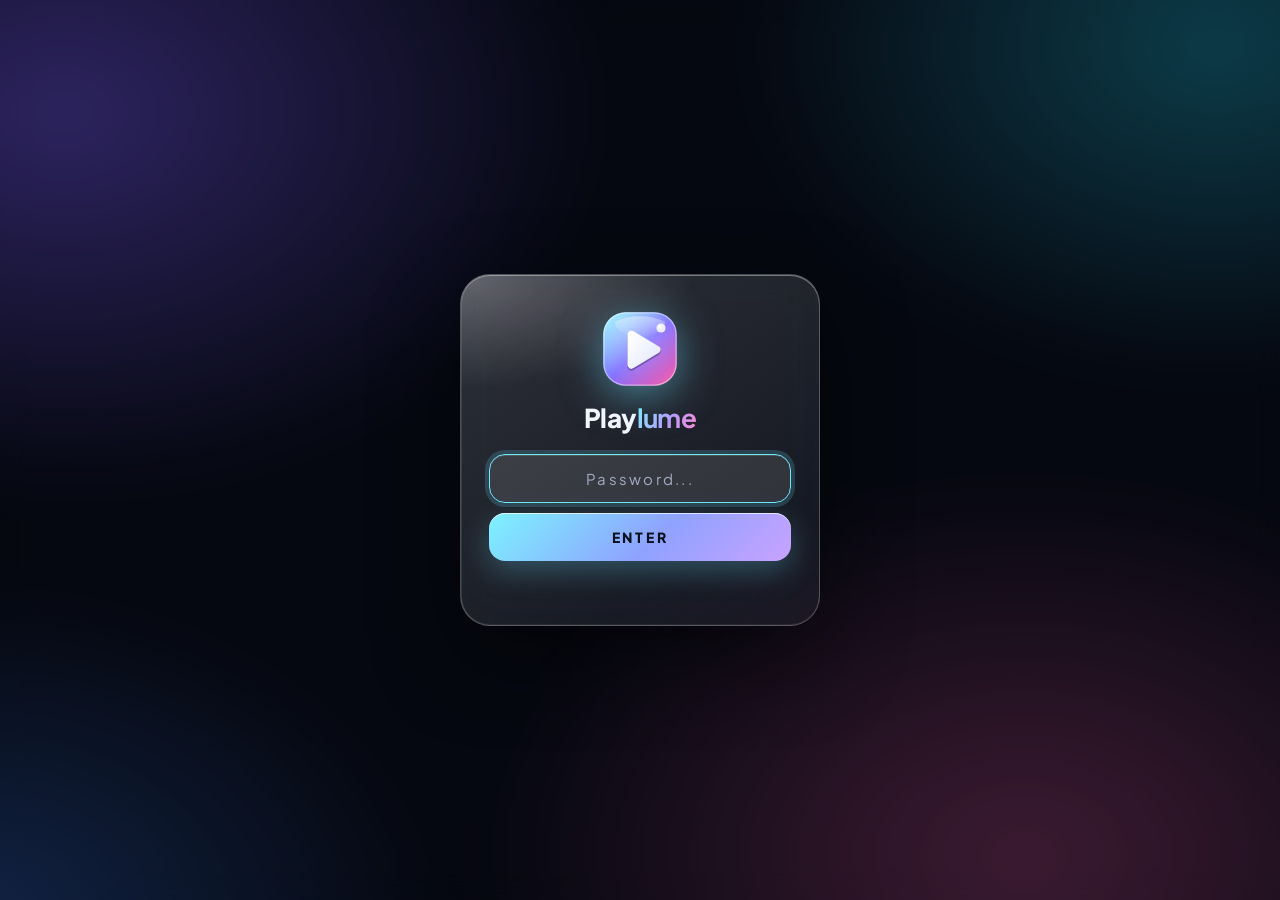
==== commit ae7ab7fd: "Update To old ui" ====
--- a/Main/index.html
+++ b/Main/index.html
@@ -2,86 +2,75 @@
 <html lang="id">
 <head>
 <meta charset="UTF-8">
-<meta name="viewport" content="width=device-width, initial-scale=1">
+<meta name="viewport" content="width=device-width, initial-scale=1.0">
 <title>Playlume</title>
-<meta name="theme-color" content="#efe7d6">
 <link rel="icon" type="image/svg+xml" href="logo.svg">
+<meta name="theme-color" content="#070912">
 <link rel="preconnect" href="https://fonts.googleapis.com">
 <link rel="preconnect" href="https://fonts.gstatic.com" crossorigin>
-<link href="https://fonts.googleapis.com/css2?family=Archivo:wght@400;500;600;700&family=Big+Shoulders+Display:wght@700;800;900&display=swap" rel="stylesheet">
+<link href="https://fonts.googleapis.com/css2?family=Plus+Jakarta+Sans:wght@500;600;700;800&display=swap" rel="stylesheet">
 <link rel="preconnect" href="https://radiantoptimizer.app">
 <link rel="stylesheet" href="style.css">
-<link rel="stylesheet" href="admin.css">
 </head>
 <body>
 
-<main id="gate" class="screen">
+<div id="gate" class="screen">
   <div class="gate-card">
-    <img class="gate-logo" src="logo.svg" alt="" width="64" height="64">
-    <p class="wordmark">Playlume</p>
-    <p class="gate-sub">Masukkan kode masuk dari pemilik untuk membuka loket.</p>
-    <hr class="tear">
-    <label for="gatePw">Kode masuk</label>
-    <input type="password" id="gatePw" autocomplete="off" autofocus>
-    <button id="gateBtn" type="button">Masuk</button>
-    <p id="gateErr" class="err" role="alert"></p>
-  </div>
-</main>
-
-<main id="authScreen" class="screen hidden">
+    <div class="gate-logo"><img src="logo.svg" alt="Playlume"></div>
+    <div class="gate-title">Play<b>lume</b></div>
+    <input type="password" id="gatePw" placeholder="Password..." autocomplete="off" autofocus>
+    <button id="gateBtn" type="button">ENTER</button>
+    <p id="gateErr" class="err"></p>
+  </div>
+</div>
+
+<div id="authScreen" class="screen hidden">
   <div class="gate-card">
-    <img class="gate-logo" src="logo.svg" alt="" width="64" height="64">
-    <p class="wordmark">Playlume</p>
-    <hr class="tear">
+    <div class="gate-logo"><img src="logo.svg" alt="Playlume"></div>
+    <div class="gate-title">Play<b>lume</b></div>
     <div class="auth-tabs">
-      <button type="button" id="tabLogin" class="active" aria-pressed="true">Masuk</button>
-      <button type="button" id="tabReg" aria-pressed="false">Daftar</button>
-    </div>
-    <label for="authUser">Username</label>
-    <input class="auth-in" id="authUser" type="text" autocomplete="username" maxlength="16" autocapitalize="off" spellcheck="false">
-    <label for="authPw">Password</label>
-    <input class="auth-in" type="password" id="authPw" autocomplete="current-password" maxlength="64">
-    <div id="authPw2Wrap" class="hidden">
-      <label for="authPw2">Ulangi password</label>
-      <input class="auth-in" type="password" id="authPw2" autocomplete="new-password" maxlength="64">
-    </div>
-    <button id="authBtn" type="button">Masuk</button>
-    <p id="authErr" class="err" role="alert"></p>
-  </div>
-</main>
-
-<main id="banScreen" class="screen ban-screen hidden">
-  <div class="gate-card ban-card">
-    <p class="ban-stamp">Diblokir</p>
-    <h2 class="ban-title">Akun ini tidak bisa masuk</h2>
-    <p class="ban-sub">Login dan pendaftaran akun baru ditutup untuk akun ini.</p>
-    <hr class="tear">
-    <dl class="ban-info">
-      <div><dt>Username</dt><dd id="banUser">-</dd></div>
-      <div><dt>Alasan</dt><dd id="banReason">-</dd></div>
-      <div><dt>Sisa waktu</dt><dd id="banLeft">-</dd></div>
-    </dl>
-    <button id="banCheck" type="button">Cek status</button>
-    <p id="banMsg" class="ban-msg" role="status"></p>
-  </div>
-</main>
+      <button type="button" id="tabLogin" class="active">Masuk</button>
+      <button type="button" id="tabReg">Daftar</button>
+    </div>
+    <input class="auth-in" id="authUser" placeholder="Username" autocomplete="username" maxlength="16" autocapitalize="off" spellcheck="false">
+    <input class="auth-in" type="password" id="authPw" placeholder="Password" autocomplete="current-password" maxlength="64">
+    <input class="auth-in hidden" type="password" id="authPw2" placeholder="Ulangi password" autocomplete="new-password" maxlength="64">
+    <button id="authBtn" type="button">MASUK</button>
+    <p id="authErr" class="err"></p>
+  </div>
+</div>
+
+<div id="banScreen" class="screen ban-screen hidden">
+  <div class="ban-card">
+    <div class="ban-icon">&#128683;</div>
+    <h1>AKUN DIBLOKIR</h1>
+    <p class="ban-sub">Kamu tidak bisa login atau membuat akun baru di website ini.</p>
+    <div class="ban-info">
+      <div><span>USERNAME</span><b id="banUser">-</b></div>
+      <div><span>ALASAN</span><b id="banReason">-</b></div>
+      <div><span>SISA WAKTU</span><b id="banLeft">-</b></div>
+    </div>
+    <button id="banCheck" type="button">CEK STATUS</button>
+    <p id="banMsg" class="ban-msg"></p>
+  </div>
+</div>
 
 <div id="keyScreen" class="adm-screen hidden">
   <div class="adm-win">
     <div class="adm-head">
       <span>KEY PANEL</span>
       <span class="adm-head-btns">
-        <button type="button" id="keyRefresh" title="Refresh" aria-label="Muat ulang daftar kode">&#8634;</button>
-        <button type="button" id="keyClose" title="Tutup" aria-label="Tutup panel">X</button>
+        <button type="button" id="keyRefresh" title="Refresh">&#8634;</button>
+        <button type="button" id="keyClose" title="Tutup">X</button>
       </span>
     </div>
     <div class="adm-cols">
       <div class="adm-col">
         <div class="adm-title">BUAT KODE</div>
         <div class="adm-panel">
-          <label for="keyName">NAMA KODE</label>
+          <label>NAMA KODE</label>
           <input class="adm-in" id="keyName" placeholder="Kode untuk masuk.." autocomplete="off" autocapitalize="off" spellcheck="false" maxlength="32">
-          <label for="keyUntil">BERLAKU HINGGA</label>
+          <label>BERLAKU HINGGA</label>
           <input class="adm-in" type="datetime-local" id="keyUntil">
           <div class="key-quick">
             <button type="button" data-off="3600000">+1 Jam</button>
@@ -90,6 +79,7 @@
             <button type="button" data-off="2592000000">+30 Hari</button>
           </div>
           <button type="button" id="keyAdd" class="adm-ban">
+            <svg width="22" height="22" viewBox="0 0 24 24" fill="none" stroke="currentColor" stroke-width="2.2" stroke-linecap="round" stroke-linejoin="round"><circle cx="8" cy="15" r="4"/><path d="M10.800 12.200 20 3m-3 0 3 3m-5 0 2 2"/></svg>
             <span>BUAT KODE</span>
           </button>
           <p id="keyMsg" class="adm-msg"></p>
@@ -110,22 +100,22 @@
     <div class="adm-head">
       <span>ADMIN PANEL</span>
       <span class="adm-head-btns">
-        <button type="button" id="admRefresh" title="Refresh" aria-label="Muat ulang daftar ban">&#8634;</button>
-        <button type="button" id="admClose" title="Tutup" aria-label="Tutup panel">X</button>
+        <button type="button" id="admRefresh" title="Refresh">&#8634;</button>
+        <button type="button" id="admClose" title="Tutup">X</button>
       </span>
     </div>
     <div class="adm-cols">
       <div class="adm-col">
         <div class="adm-title">PLAYER BAN</div>
         <div class="adm-panel">
-          <label for="admUser">USERNAME</label>
+          <label>USERNAME</label>
           <div class="adm-userrow">
             <input class="adm-in" id="admUser" placeholder="Username here.." autocomplete="off" autocapitalize="off" spellcheck="false" maxlength="16">
             <button type="button" id="admPick" class="adm-pick" title="Pilih dari daftar player">PILIH</button>
           </div>
-          <label for="admReason">REASON</label>
+          <label>REASON</label>
           <input class="adm-in" id="admReason" placeholder="Reason here.." autocomplete="off" maxlength="200">
-          <label for="admDur">DURATION</label>
+          <label>DURATION</label>
           <select class="adm-in" id="admDur">
             <option value="1h">1 Hour</option>
             <option value="3h">3 Hours</option>
@@ -136,9 +126,11 @@
             <option value="perm">Permanent</option>
           </select>
           <button type="button" id="admBan" class="adm-ban">
+            <svg width="22" height="22" viewBox="0 0 24 24" fill="currentColor"><path d="M2 21h10v-2H2v2zM14.5 2.5l-3 3 1.4 1.4L6 13.8l3 3 6.9-6.9 1.4 1.4 3-3-5.8-5.8zM5 14.5L2.5 17l3 3L8 17.5 5 14.5z"/></svg>
             <span>BAN USER</span>
           </button>
           <button type="button" id="admBanAll" class="adm-ban adm-banall">
+            <svg width="22" height="22" viewBox="0 0 24 24" fill="currentColor"><path d="M12 2a10 10 0 1 0 0 20 10 10 0 0 0 0-20zm0 2a8 8 0 0 1 6.3 12.9L7.1 5.7A7.9 7.9 0 0 1 12 4zM5.7 7.1l11.2 11.2A8 8 0 0 1 5.7 7.1z"/></svg>
             <span>BAN ALL</span>
           </button>
           <p id="admMsg" class="adm-msg"></p>
@@ -147,7 +139,6 @@
       <div class="adm-col">
         <div class="adm-title">BANNED PLAYERS</div>
         <div class="adm-panel adm-list-panel">
-          <label for="admSearch" class="sr-only">Cari username yang diban</label>
           <input class="adm-in adm-search" id="admSearch" placeholder="Username..." autocomplete="off" autocapitalize="off">
           <div id="admList" class="adm-list"></div>
         </div>
@@ -155,15 +146,15 @@
     </div>
   </div>
 
+  <!-- Popup daftar semua player -->
   <div id="admPicker" class="adm-picker hidden">
     <div class="adm-picker-win">
       <div class="adm-head">
         <span>PILIH PLAYER <small id="admPickCount"></small></span>
         <span class="adm-head-btns">
-          <button type="button" id="admPickClose" title="Tutup" aria-label="Tutup daftar player">X</button>
+          <button type="button" id="admPickClose" title="Tutup">X</button>
         </span>
       </div>
-      <label for="admPickSearch" class="sr-only">Cari player</label>
       <input class="adm-in adm-search" id="admPickSearch" placeholder="Cari player..." autocomplete="off" autocapitalize="off">
       <div id="admPickList" class="adm-list adm-picklist"></div>
       <div class="adm-legend">
@@ -175,47 +166,49 @@
 </div>
 
 <div id="verifikasiOverlay" class="verif-overlay hidden">
-  <img src="monyet.png" alt="" class="verif-img" width="320" height="320" onerror="this.src='https://encrypted-tbn0.gstatic.com/images?q=tbn:ANd9GcRPo8wVwMZ2UTOrMxH_hvncCBZKDLi3Ojqzt2VunC88Zw&s=10'">
+  <img src="monyet.png" alt="" class="verif-img" onerror="this.src='https://encrypted-tbn0.gstatic.com/images?q=tbn:ANd9GcRPo8wVwMZ2UTOrMxH_hvncCBZKDLi3Ojqzt2VunC88Zw&s=10'">
 </div>
 
 <div id="app" class="hidden">
   <header class="topbar">
     <div class="brand">
-      <img class="brand-icon" src="logo.svg" alt="" width="38" height="38">
-      <h1 class="brand-name">Playlume</h1>
+      <span class="brand-icon"><img src="logo.svg" alt=""></span>
+      <span class="brand-name">Play<b>lume</b></span>
     </div>
     <div class="search-wrap">
-      <label for="search">Cari</label>
-      <input type="text" id="search" autocomplete="off" placeholder="Nama game">
-    </div>
-    <button type="button" class="user-chip" id="userChip" aria-label="Buka pengaturan">
-      <span class="ava sm" id="topAva" aria-hidden="true"></span>
+      <svg class="search-icon" width="18" height="18" viewBox="0 0 24 24" fill="none" stroke="currentColor" stroke-width="2.5" stroke-linecap="round">
+        <circle cx="11" cy="11" r="8"></circle>
+        <path d="m21 21-4.3-4.3"></path>
+      </svg>
+      <input type="text" id="search" placeholder="Cari game..." autocomplete="off">
+    </div>
+    <button type="button" class="user-chip" id="userChip" title="Pengaturan">
+      <span class="ava sm" id="topAva"></span>
       <span id="userName"></span>
     </button>
   </header>
 
   <main>
     <section id="view-home" class="view">
-      <h2 class="sr-only">Semua game</h2>
       <div class="meta"><span id="count">Memuat...</span></div>
       <div id="chips" class="chips"></div>
       <div id="grid" class="grid"></div>
       <button id="moreBtn" class="more-btn hidden" type="button"></button>
       <div id="empty" class="empty hidden">
-        <p class="empty-title">Tidak ada yang cocok</p>
-        <p>Coba kata kunci lain, atau pilih kategori Semua.</p>
+        <div class="empty-icon">🔍</div>
+        <p>Tidak ada game yang cocok.</p>
       </div>
     </section>
 
     <section id="view-history" class="view hidden">
       <div class="section-head">
         <h2>Riwayat</h2>
-        <button id="clearHistoryBtn" class="text-btn" type="button">Hapus riwayat</button>
+        <button id="clearHistoryBtn" class="text-btn">Hapus riwayat</button>
       </div>
       <div id="historyGrid" class="grid"></div>
       <div id="historyEmpty" class="empty hidden">
-        <p class="empty-title">Belum ada riwayat</p>
-        <p>Game yang kamu mainkan akan tercatat di sini.</p>
+        <div class="empty-icon">🕘</div>
+        <p>Belum ada game yang dimainkan.</p>
       </div>
     </section>
 
@@ -223,25 +216,24 @@
       <div class="section-head"><h2>Favorit</h2></div>
       <div id="favGrid" class="grid"></div>
       <div id="favEmpty" class="empty hidden">
-        <p class="empty-title">Belum ada favorit</p>
-        <p>Tekan tombol hati di ujung karcis game untuk menyimpannya.</p>
+        <div class="empty-icon">💜</div>
+        <p>Belum ada favorit. Tekan ikon hati di kartu game.</p>
       </div>
     </section>
 
     <section id="view-chat" class="view hidden">
       <div class="section-head">
         <h2>Chat</h2>
-        <p class="chat-note">Pesan hilang otomatis setelah 1 jam.</p>
+        <span class="chat-note">Pesan hilang otomatis setelah 1 jam</span>
       </div>
       <div class="chat-wrap">
-        <div id="chatBox" class="chat-box" aria-live="polite"></div>
-        <div class="chat-form">
-          <label for="chatText">Tulis pesan</label>
-          <div class="chat-input">
-            <input type="text" id="chatText" maxlength="300" autocomplete="off">
-            <button id="chatSend" class="btn" type="button">Kirim</button>
-          </div>
-          <p id="chatErr" class="chat-err" role="alert"></p>
+        <div id="chatBox" class="chat-box"></div>
+        <p id="chatErr" class="chat-err"></p>
+        <div class="chat-input">
+          <input id="chatText" maxlength="300" placeholder="Ketik pesan..." autocomplete="off">
+          <button id="chatSend" type="button" aria-label="Kirim">
+            <svg width="20" height="20" viewBox="0 0 24 24" fill="currentColor"><path d="M2.5 21.5 23 12 2.5 2.5v7.4L16 12 2.5 14.100z"/></svg>
+          </button>
         </div>
       </div>
     </section>
@@ -252,43 +244,42 @@
       <div class="set-card">
         <h3>Profil</h3>
         <div class="prof-preview">
-          <span class="ava big" id="setAva" aria-hidden="true"></span>
+          <span class="ava big" id="setAva"></span>
           <div><b id="setName"></b><small id="setBioPrev"></small></div>
         </div>
-        <p id="avaLabel" class="field-label">Avatar</p>
-        <div id="avaPicker" class="ava-picker" role="group" aria-labelledby="avaLabel"></div>
-        <p id="colLabel" class="field-label">Warna avatar</p>
-        <div id="colPicker" class="col-picker" role="group" aria-labelledby="colLabel"></div>
-        <label for="setBio">Status</label>
-        <input id="setBio" class="set-in" type="text" maxlength="80" autocomplete="off">
-        <button id="saveProfile" type="button">Simpan profil</button>
-        <p id="setMsg" class="set-msg" role="status"></p>
+        <label>Avatar</label>
+        <div id="avaPicker" class="ava-picker"></div>
+        <label>Warna avatar</label>
+        <div id="colPicker" class="col-picker"></div>
+        <label>Status / bio</label>
+        <input id="setBio" class="set-in" maxlength="80" placeholder="Tulis status kamu..." autocomplete="off">
+        <button id="saveProfile" class="set-btn" type="button">Simpan profil</button>
+        <p id="setMsg" class="set-msg"></p>
       </div>
 
       <div class="set-card">
         <h3>Performa</h3>
         <label class="switch-row" for="liteToggle">
-          <span><b>Mode lite</b><small>Memuat game 24 per halaman, bukan semuanya, dan mematikan animasi. Cocok untuk HP yang berat.</small></span>
+          <span><b>Mode ringan (Lite)</b><small>Hanya memuat game yang tampil (24 per halaman), mematikan animasi dan efek blur. Web jadi lebih ringan.</small></span>
           <input type="checkbox" id="liteToggle" class="switch">
         </label>
       </div>
 
       <div class="set-card">
         <h3>Latar belakang</h3>
-        <p id="bgLabel" class="field-label">Pilihan warna halaman</p>
-        <div id="bgPresets" class="bg-presets" role="group" aria-labelledby="bgLabel"></div>
-        <p class="field-label">Warna sendiri</p>
+        <div id="bgPresets" class="bg-presets"></div>
+        <label>Warna kustom</label>
         <div class="bg-colors">
-          <span class="swatch-field"><label for="bgC1">Halaman</label><input type="color" id="bgC1" value="#efe7d6"></span>
-          <span class="swatch-field"><label for="bgC2">Aksen</label><input type="color" id="bgC2" value="#ff5a2e"></span>
+          <input type="color" id="bgC1" value="#7c5cff">
+          <input type="color" id="bgC2" value="#22d3ee">
           <button id="bgApplyColors" class="set-btn small" type="button">Pakai</button>
         </div>
-        <p class="field-label">Gambar sendiri <small>(tersimpan di perangkat ini saja)</small></p>
+        <label>Gambar sendiri <small>(tersimpan di perangkat ini saja)</small></label>
         <div class="bg-colors">
-          <label class="set-btn small file-btn" for="bgFile">Pilih gambar<input type="file" id="bgFile" accept="image/*" class="sr-only"></label>
-          <button id="bgClearImg" class="set-btn small hidden" type="button">Hapus gambar</button>
-        </div>
-        <p id="bgMsg" class="set-msg" role="status"></p>
+          <label class="set-btn small file-btn">Pilih gambar<input type="file" id="bgFile" accept="image/*" hidden></label>
+          <button id="bgClearImg" class="set-btn small danger hidden" type="button">Hapus gambar</button>
+        </div>
+        <p id="bgMsg" class="set-msg"></p>
       </div>
 
       <div class="set-card">
@@ -298,14 +289,29 @@
     </section>
   </main>
 
-  <footer><p>Koleksi pribadi, <span id="totalFoot"></span> game</p></footer>
-
-  <nav class="bottom-nav" id="bottomNav" aria-label="Menu utama">
-    <button type="button" class="bn-item active" data-view="home" aria-current="page">Game</button>
-    <button type="button" class="bn-item" data-view="history">Riwayat</button>
-    <button type="button" class="bn-item" data-view="fav">Favorit</button>
-    <button type="button" class="bn-item" data-view="chat">Chat</button>
-    <button type="button" class="bn-item" data-view="settings">Setelan</button>
+  <footer><p>Private collection · <span id="totalFoot"></span> game</p></footer>
+
+  <nav class="bottom-nav" id="bottomNav">
+    <button type="button" class="bn-item active" data-view="home">
+      <svg viewBox="0 0 24 24" fill="none" stroke="currentColor" stroke-width="2" stroke-linecap="round" stroke-linejoin="round"><rect x="2" y="7" width="20" height="11" rx="5"/><path d="M7 10v5M4.500 12.500h5"/><circle cx="16" cy="11" r="1" fill="currentColor"/><circle cx="18.500" cy="14" r="1" fill="currentColor"/></svg>
+      <span>Game</span>
+    </button>
+    <button type="button" class="bn-item" data-view="history">
+      <svg viewBox="0 0 24 24" fill="none" stroke="currentColor" stroke-width="2" stroke-linecap="round" stroke-linejoin="round"><circle cx="12" cy="12" r="9"/><path d="M12 7v5l3 2"/></svg>
+      <span>Riwayat</span>
+    </button>
+    <button type="button" class="bn-item" data-view="fav">
+      <svg viewBox="0 0 24 24" fill="none" stroke="currentColor" stroke-width="2" stroke-linecap="round" stroke-linejoin="round"><path d="M12 21s-7.500-4.600-9.500-9.200C1.200 8.500 3 5 6.400 5c2 0 3.400 1.100 4.100 2.300h3C14.200 6.100 15.600 5 17.600 5 21 5 22.800 8.500 21.500 11.800 19.500 16.400 12 21 12 21z"/></svg>
+      <span>Favorit</span>
+    </button>
+    <button type="button" class="bn-item" data-view="chat">
+      <svg viewBox="0 0 24 24" fill="none" stroke="currentColor" stroke-width="2" stroke-linecap="round" stroke-linejoin="round"><path d="M21 12a8 8 0 0 1-11.500 7.200L4 20l1-4.500A8 8 0 1 1 21 12z"/></svg>
+      <span>Chat</span>
+    </button>
+    <button type="button" class="bn-item" data-view="settings">
+      <svg viewBox="0 0 24 24" fill="none" stroke="currentColor" stroke-width="2" stroke-linecap="round" stroke-linejoin="round"><path d="M4 6h10M18 6h2M4 12h4M12 12h8M4 18h12M20 18h0"/><circle cx="16" cy="6" r="2"/><circle cx="10" cy="12" r="2"/><circle cx="18" cy="18" r="2"/></svg>
+      <span>Setelan</span>
+    </button>
   </nav>
 </div>
 
--- a/Main/style.css
+++ b/Main/style.css
@@ -1,751 +1,1725 @@
-/*
-  Playlume
-  Arah: karcis loket pasar malam, dicetak sablon di atas kertas.
-  Dial: ENERGY 3 / RHYTHM 2 / MOTION 1.
-
-  Huruf: Big Shoulders Display (condensed ala papan loket dan poster) untuk
-  judul, nama, dan tombol. Archivo untuk teks kecil karena terbaca di HP.
-  Bayangan keras hanya di tombol utama dan kartu yang disentuh: meniru cap
-  yang ditekan ke kertas. Tidak ada gradasi, blur, atau glow.
-
-  Palet: kertas + tinta (netral) dan satu aksen oranye-merah.
-  Aksen hanya dipakai di tombol utama, tab aktif, dan penanda favorit.
-  Semua permukaan datar, tepi tegas, bayangan keras tanpa blur.
-  Warna halaman bisa diganti dari Pengaturan; teks mengikuti lewat data-tone.
-*/
-
 :root {
-  --page-rgb: 239, 231, 214;
-  --page: rgb(var(--page-rgb));
-  --ink: #17140f;
-  --ink-rgb: 23, 20, 15;
-  --muted: #5b5446;
-  --card: rgba(255, 255, 255, 0.55);
-  --accent: #ff5a2e;
-  --on-accent: #17140f;
-  --danger: #a81e08;
-  --ok: #1d6b3a;
-  --radius: 3px;
-  --display: "Big Shoulders Display", Impact, "Arial Narrow", sans-serif;
-  --body: "Archivo", system-ui, -apple-system, "Segoe UI", Roboto, sans-serif;
-}
-
-/* halaman gelap (dipilih dari Pengaturan): tinta dan kertas bertukar */
-body[data-tone="dark"] {
-  --ink: #f3ecdc;
-  --ink-rgb: 243, 236, 220;
-  --muted: #bdb5a2;
-  --card: rgba(255, 255, 255, 0.07);
-  --danger: #ff9a7e;
-  --ok: #7fe0a2;
-}
-
-/* logo bertinta gelap: di halaman gelap diberi alas kertas */
-body[data-tone="dark"] .brand-icon,
-body[data-tone="dark"] .gate-logo { padding: 3px; background: #efe7d6; border-radius: var(--radius); }
-
-*, *::before, *::after { box-sizing: border-box; margin: 0; padding: 0; }
-
-html { -webkit-text-size-adjust: 100%; }
+  --bg: #0a0b0d;
+  --surface: #14161a;
+  --surface-hi: #1a1d22;
+  --border: rgba(255,255,255,0.07);
+  --border-hi: rgba(255,255,255,0.14);
+  --accent: #6ee7ff;
+  --accent-glow: rgba(110,231,255,0.35);
+  --text: #f5f5f7;
+  --muted: #8b8f99;
+  --danger: #ff5c5c;
+  --radius: 14px;
+  --radius-sm: 10px;
+}
+
+* { box-sizing: border-box; margin: 0; padding: 0; }
+html { scroll-behavior: smooth; }
 
 body {
+  font-family: -apple-system, BlinkMacSystemFont, "Segoe UI", Inter, Roboto, sans-serif;
+  background: var(--bg);
+  color: var(--text);
   min-height: 100vh;
-  font: 400 16px/1.45 var(--body);
-  color: var(--ink);
-  background: var(--page);
-}
-
-img { display: block; max-width: 100%; }
-button, input, select { font: inherit; color: inherit; }
-a { color: inherit; }
+  -webkit-font-smoothing: antialiased;
+  overflow-x: hidden;
+}
 
 .hidden { display: none !important; }
 
-.sr-only {
-  position: absolute;
-  width: 1px;
-  height: 1px;
-  overflow: hidden;
-  clip: rect(0 0 0 0);
-  white-space: nowrap;
-}
-
-/* semua kontrol yang bisa ditekan terlihat bisa ditekan */
-a[href], button, select, label[for], input[type="checkbox"], input[type="color"], input[type="file"] { cursor: pointer; }
-button:disabled { cursor: not-allowed; opacity: 0.55; }
-
-:focus-visible {
-  outline: 3px solid var(--ink);
-  outline-offset: 3px;
-}
-
-/* ---------- gambar latar dari galeri ---------- */
-body.has-bg-image::before,
-body.has-bg-image::after {
-  content: "";
-  position: fixed;
-  inset: 0;
-  z-index: -1;
-  pointer-events: none;
-}
-body.has-bg-image::before { background: var(--bg-image) center / cover no-repeat; }
-/* lapisan rata di atas gambar supaya teks tetap terbaca */
-body.has-bg-image::after { background: rgba(var(--page-rgb), 0.84); }
-
-/* ---------- tombol ---------- */
-.btn,
-#gateBtn, #authBtn, #banCheck, #saveProfile,
-.set-btn, .fallback-btn, .more-btn {
-  display: inline-flex;
-  align-items: center;
-  justify-content: center;
-  gap: 8px;
-  min-height: 48px;
-  padding: 0 22px;
-  font: 800 21px/1 var(--display);
-  letter-spacing: 0.02em;
-  text-transform: uppercase;
-  text-decoration: none;
-  text-align: center;
-  color: var(--on-accent);
-  background: var(--accent);
-  border: 2px solid var(--ink);
-  border-radius: var(--radius);
-  box-shadow: 3px 3px 0 var(--ink);
-  transition: transform 80ms, box-shadow 80ms;
-}
-.btn:hover, #gateBtn:hover, #authBtn:hover, #banCheck:hover, #saveProfile:hover,
-.set-btn:hover, .fallback-btn:hover, .more-btn:hover {
-  transform: translate(-1px, -1px);
-  box-shadow: 4px 4px 0 var(--ink);
-}
-.btn:active, #gateBtn:active, #authBtn:active, #banCheck:active, #saveProfile:active,
-.set-btn:active, .fallback-btn:active, .more-btn:active {
-  transform: translate(3px, 3px);
-  box-shadow: 0 0 0 var(--ink);
-}
-#gateBtn, #authBtn, #banCheck { width: 100%; margin-top: 14px; }
-
-/* tombol sekunder: hanya garis tinta */
-.more-btn, .set-btn.small, .text-btn, .set-btn.file-btn {
-  color: var(--ink);
-  background: transparent;
-  box-shadow: none;
-}
-.more-btn:hover, .set-btn.small:hover, .text-btn:hover, .set-btn.file-btn:hover {
-  color: var(--page);
-  background: var(--ink);
-  box-shadow: none;
-  transform: none;
-}
-.more-btn { display: flex; width: 100%; max-width: 420px; margin: 24px auto 0; }
-.set-btn.small { min-height: 44px; padding: 0 16px; font-size: 18px; }
-.set-btn.danger { color: var(--page); background: var(--danger); }
-.text-btn {
-  min-height: 44px;
-  padding: 0 14px;
-  font: 700 17px/1 var(--display);
-  letter-spacing: 0.02em;
-  text-transform: uppercase;
-  border: 2px solid var(--ink);
-  border-radius: var(--radius);
-}
-
-/* ---------- formulir ---------- */
-label {
-  display: block;
-  margin: 16px 0 6px;
-  font: 700 14px/1.2 var(--body);
-}
-input[type="text"], input[type="password"], .auth-in, .set-in {
-  display: block;
-  width: 100%;
-  min-height: 48px;
-  padding: 0 14px;
-  font-size: 17px;
-  background: var(--card);
-  border: 2px solid var(--ink);
-  border-radius: var(--radius);
-}
-input::placeholder { color: var(--muted); opacity: 1; }
-.err, .ban-msg, .chat-err, .set-msg { min-height: 20px; margin-top: 10px; font-size: 14px; font-weight: 700; color: var(--danger); }
-.set-msg.ok { color: var(--ok); }
-
-/* ---------- layar penuh: kode masuk, login, diblokir ---------- */
+/* ===== GATE ===== */
 .screen {
   position: fixed;
   inset: 0;
-  z-index: 100;
   display: grid;
   place-items: center;
-  padding: 18px;
-  overflow-y: auto;
-  background: var(--page);
-}
-
-/* karcis: kotak bertepi tegas dengan garis sobekan dan dua takik */
+  padding: 20px;
+  z-index: 100;
+  background:
+    radial-gradient(ellipse 60% 50% at 50% 0%, rgba(110,231,255,0.10), transparent 60%),
+    radial-gradient(ellipse 80% 60% at 50% 100%, rgba(110,231,255,0.05), transparent 60%),
+    var(--bg);
+  animation: fadeIn 0.4s ease;
+}
+
+@keyframes fadeIn { from { opacity: 0; } to { opacity: 1; } }
+
 .gate-card {
-  position: relative;
   width: 100%;
-  max-width: 380px;
-  padding: 26px 24px 24px;
-  background: var(--card);
-  border: 2px solid var(--ink);
-  border-radius: var(--radius);
-  box-shadow: 6px 6px 0 var(--ink);
-}
-.gate-card label:first-of-type { margin-top: 0; }
-.gate-logo { width: 64px; height: 64px; margin-bottom: 10px; }
-.wordmark {
-  font: 900 54px/0.9 var(--display);
-  letter-spacing: 0;
+  max-width: 360px;
+  background: rgba(20,22,26,0.85);
+  backdrop-filter: blur(20px);
+  -webkit-backdrop-filter: blur(20px);
+  border: 1px solid var(--border-hi);
+  border-radius: 22px;
+  padding: 32px 28px;
+  box-shadow: 0 30px 80px rgba(0,0,0,0.6), inset 0 1px 0 rgba(255,255,255,0.06);
+}
+
+.gate-logo {
+  display: grid;
+  place-items: center;
+  width: 58px;
+  height: 58px;
+  margin: 0 auto 22px;
+  background: var(--accent);
+  color: #101216;
+  border-radius: 18px;
+  font-size: 28px;
+  box-shadow: 0 0 40px var(--accent-glow);
+  animation: logoPulse 3s ease-in-out infinite;
+}
+
+@keyframes logoPulse {
+  0%, 100% { box-shadow: 0 0 40px var(--accent-glow); }
+  50%      { box-shadow: 0 0 70px var(--accent-glow); }
+}
+
+#gatePw {
+  width: 100%;
+  padding: 14px 16px;
+  font-size: 15px;
+  background: var(--bg);
+  border: 1px solid var(--border-hi);
+  border-radius: 12px;
+  color: var(--text);
+  outline: none;
+  font-family: inherit;
+  margin-bottom: 10px;
+  text-align: center;
+  letter-spacing: 0.15em;
+  transition: border-color 0.15s, box-shadow 0.15s;
+}
+
+#gatePw::placeholder { color: var(--muted); }
+#gatePw:focus { border-color: var(--accent); box-shadow: 0 0 0 4px rgba(110,231,255,0.12); }
+
+#gateBtn {
+  width: 100%;
+  padding: 15px;
+  font-size: 14px;
+  font-weight: 800;
+  letter-spacing: 0.2em;
   text-transform: uppercase;
-}
-.gate-sub { margin-top: 8px; font-size: 15px; color: var(--muted); }
-
-.tear {
-  position: relative;
-  height: 0;
-  margin: 20px -24px;
-  overflow: visible;
-  border: 0;
-  border-top: 2px dashed var(--ink);
-}
-.tear::before, .tear::after {
-  content: "";
-  position: absolute;
-  top: -13px;
-  width: 24px;
-  height: 24px;
-  background: var(--page);
-  border: 2px solid var(--ink);
-  border-radius: 50%;
-}
-.tear::before { left: -14px; }
-.tear::after { right: -14px; }
-
-.auth-tabs { display: flex; margin: 0 0 18px; border: 2px solid var(--ink); border-radius: var(--radius); }
-.auth-tabs button {
-  flex: 1;
-  min-height: 46px;
-  font: 800 20px/1 var(--display);
-  letter-spacing: 0.02em;
-  text-transform: uppercase;
-  color: var(--ink);
-  background: transparent;
-  border: 0;
-}
-.auth-tabs button + button { border-left: 2px solid var(--ink); }
-.auth-tabs button.active { color: var(--page); background: var(--ink); }
-.auth-in { margin-bottom: 4px; }
-
-/* ban: cap besar miring di atas karcis */
-.ban-stamp {
-  display: inline-block;
-  padding: 2px 14px 0;
-  font: 900 46px/1.05 var(--display);
-  text-transform: uppercase;
+  background: var(--accent);
+  color: #101216;
+  border: none;
+  border-radius: 12px;
+  cursor: pointer;
+  font-family: inherit;
+  box-shadow: 0 0 30px rgba(110,231,255,0.25);
+  transition: transform 0.1s, background 0.15s;
+}
+
+#gateBtn:hover { background: #4fd6f0; }
+#gateBtn:active { transform: scale(0.98); }
+
+.err {
   color: var(--danger);
-  border: 4px solid var(--danger);
-  border-radius: var(--radius);
-  transform: rotate(-3deg);
-}
-.ban-title { margin-top: 18px; font: 800 28px/1.05 var(--display); text-transform: uppercase; }
-.ban-sub { margin-top: 8px; font-size: 15px; color: var(--muted); }
-.ban-info div { padding: 8px 0; border-bottom: 2px dashed var(--ink); }
-.ban-info div:last-child { border-bottom: 0; }
-.ban-info dt { font-size: 13px; font-weight: 700; color: var(--muted); }
-.ban-info dd { font: 800 24px/1.1 var(--display); text-transform: uppercase; word-break: break-word; }
-
-/* sorotan wajah monyet saat kode salah */
+  font-size: 13px;
+  margin-top: 14px;
+  min-height: 18px;
+  font-weight: 600;
+  text-align: center;
+}
+
+@keyframes shake {
+  10%, 90% { transform: translateX(-2px); }
+  20%, 80% { transform: translateX(4px); }
+  30%, 50%, 70% { transform: translateX(-6px); }
+  40%, 60% { transform: translateX(6px); }
+}
+.shake { animation: shake 0.4s; }
+
+/* ===== VERIFIKASI OVERLAY ===== */
 .verif-overlay {
   position: fixed;
   inset: 0;
   z-index: 999;
   display: grid;
   place-items: center;
-  background: rgba(0, 0, 0, 0.78);
-}
-.verif-img { max-width: 80vw; max-height: 80vh; border: 4px solid #f3ecdc; border-radius: var(--radius); }
-
-.shake { animation: shake 0.35s; }
-@keyframes shake {
-  20%, 60% { transform: translateX(-8px); }
-  40%, 80% { transform: translateX(8px); }
-}
-
-/* ---------- aplikasi: kepala halaman ---------- */
+  background: rgba(0, 0, 0, 0.75);
+  backdrop-filter: blur(8px);
+  -webkit-backdrop-filter: blur(8px);
+  animation: fadeIn 0.3s ease;
+}
+
+.verif-img {
+  max-width: 80vw;
+  max-height: 80vh;
+  border-radius: 12px;
+  box-shadow: 0 0 40px rgba(110, 231, 255, 0.4), 0 0 80px rgba(110, 231, 255, 0.2);
+  animation: popIn 0.3s cubic-bezier(0.34, 1.56, 0.64, 1);
+}
+
+@keyframes popIn {
+  from { transform: scale(0.5); opacity: 0; }
+  to   { transform: scale(1); opacity: 1; }
+}
+
+/* ===== APP ===== */
+#app {
+  min-height: 100vh;
+  display: flex;
+  flex-direction: column;
+  animation: fadeIn 0.3s ease;
+}
+
 .topbar {
   position: sticky;
   top: 0;
   z-index: 50;
   display: flex;
-  flex-wrap: wrap;
   align-items: center;
-  gap: 10px 12px;
-  padding: 10px 14px;
-  background: var(--page);
-  border-bottom: 3px solid var(--ink);
-}
-.brand { display: flex; align-items: center; gap: 10px; margin-right: auto; }
-.brand-icon { width: 38px; height: 38px; }
-.brand-name { font: 900 34px/1 var(--display); text-transform: uppercase; }
-
-.search-wrap {
-  display: flex;
-  order: 3;
-  flex-basis: 100%;
-  border: 2px solid var(--ink);
-  border-radius: var(--radius);
-  background: var(--card);
-}
-.search-wrap label {
+  gap: 16px;
+  padding: 14px 24px;
+  background: rgba(10,11,13,0.75);
+  backdrop-filter: blur(16px);
+  -webkit-backdrop-filter: blur(16px);
+  border-bottom: 1px solid var(--border);
+}
+
+.brand { display: flex; align-items: center; gap: 10px; }
+
+.brand-icon {
   display: grid;
   place-items: center;
-  margin: 0;
-  padding: 0 14px;
-  font: 800 19px/1 var(--display);
-  letter-spacing: 0.04em;
-  text-transform: uppercase;
-  color: var(--page);
-  background: var(--ink);
-}
-.search-wrap input { flex: 1; min-width: 0; border: 0; background: transparent; }
-.search-wrap:focus-within { outline: 3px solid var(--ink); outline-offset: 3px; }
-.search-wrap input:focus-visible { outline: none; }
-
-.user-chip {
-  display: flex;
+  width: 36px;
+  height: 36px;
+  background: var(--accent);
+  color: #101216;
+  border-radius: 10px;
+  font-size: 18px;
+  box-shadow: 0 0 24px var(--accent-glow);
+}
+
+.brand-name { font-weight: 800; font-size: 16px; }
+
+.search-wrap {
+  flex: 1;
+  position: relative;
+  max-width: 560px;
+  margin: 0 auto;
+}
+
+.search-icon {
+  position: absolute;
+  left: 14px;
+  top: 50%;
+  transform: translateY(-50%);
+  color: var(--muted);
+  pointer-events: none;
+  z-index: 2;
+}
+
+#search {
+  width: 100%;
+  padding: 11px 14px 11px 42px;
+  font-size: 14px;
+  background: var(--surface);
+  border: 1px solid var(--border);
+  border-radius: var(--radius-sm);
+  color: var(--text);
+  outline: none;
+  font-family: inherit;
+  caret-color: var(--accent);
+  transition: border-color 0.15s, background 0.15s;
+}
+
+#search::placeholder { color: var(--muted); opacity: 1; }
+#search:focus { border-color: var(--accent); background: var(--surface-hi); box-shadow: 0 0 0 4px rgba(110,231,255,0.10); }
+
+main {
+  flex: 1;
+  padding: 24px;
+  max-width: 1500px;
+  width: 100%;
+  margin: 0 auto;
+}
+
+.meta {
+  margin-bottom: 16px;
+  color: var(--muted);
+  font-size: 13px;
+  font-weight: 500;
+}
+
+.history-section { margin-bottom: 32px; }
+
+.section-head {
+  display: flex;
+  justify-content: space-between;
   align-items: center;
+  margin-bottom: 14px;
+}
+
+.section-head h2 { font-size: 16px; font-weight: 800; }
+
+.text-btn {
+  background: none;
+  border: none;
+  color: var(--muted);
+  font-size: 12px;
+  font-weight: 600;
+  cursor: pointer;
+  padding: 6px 10px;
+  border-radius: 8px;
+  font-family: inherit;
+  transition: color 0.15s, background 0.15s;
+}
+
+.text-btn:hover { color: var(--danger); background: rgba(255,92,92,0.1); }
+
+.history-row {
+  display: flex;
+  gap: 12px;
+  overflow-x: auto;
+  padding-bottom: 4px;
+}
+
+.history-row::-webkit-scrollbar { height: 6px; }
+.history-row::-webkit-scrollbar-thumb { background: #2a2d33; border-radius: 3px; }
+
+.history-card {
+  flex-shrink: 0;
+  width: 140px;
+  display: flex;
+  flex-direction: column;
   gap: 8px;
-  min-height: 44px;
-  padding: 0 12px 0 4px;
-  font: 700 15px/1 var(--body);
-  background: transparent;
-  border: 2px solid var(--ink);
-  border-radius: var(--radius);
-}
-.user-chip:hover { color: var(--page); background: var(--ink); }
-
-.ava {
-  display: inline-grid;
-  place-items: center;
-  flex: none;
-  width: 38px;
-  height: 38px;
-  font-size: 20px;
-  line-height: 1;
-  color: #17140f;
-  border: 2px solid var(--ink);
-  border-radius: var(--radius);
-}
-.ava.sm { width: 32px; height: 32px; font-size: 17px; }
-.ava.big { width: 72px; height: 72px; font-size: 38px; }
-
-/* ---------- konten ---------- */
-#app main { max-width: 1100px; margin: 0 auto; padding: 18px 14px 96px; }
-
-.section-head {
-  display: flex;
-  align-items: flex-end;
-  justify-content: space-between;
-  gap: 12px;
-  margin-bottom: 18px;
-  padding-bottom: 10px;
-  border-bottom: 2px dashed var(--ink);
-}
-.section-head h2 { font: 900 44px/0.9 var(--display); text-transform: uppercase; }
-
-.meta { margin-bottom: 12px; }
-#count { font: 800 26px/1 var(--display); text-transform: uppercase; }
-
-/* kategori: satu baris yang digeser ke samping */
+  text-decoration: none;
+  color: var(--text);
+  transition: transform 0.15s;
+}
+
+.history-card:hover { transform: translateY(-2px); }
+
+.history-thumb {
+  width: 100%;
+  aspect-ratio: 16 / 10;
+  background: linear-gradient(135deg, #1c1f24, #0f1114);
+  border-radius: 10px;
+  overflow: hidden;
+  border: 1px solid var(--border);
+}
+
+.history-thumb img { width: 100%; height: 100%; object-fit: cover; display: block; }
+
+.history-card span {
+  font-size: 12px;
+  font-weight: 600;
+  line-height: 1.3;
+  display: -webkit-box;
+  -webkit-line-clamp: 2;
+  -webkit-box-orient: vertical;
+  overflow: hidden;
+}
+
 .chips {
   display: flex;
-  gap: 8px;
-  margin-bottom: 18px;
-  padding-bottom: 10px;
-  overflow-x: auto;
-}
+  flex-wrap: wrap;
+  gap: 7px;
+  margin-bottom: 24px;
+  padding: 14px;
+  background: linear-gradient(180deg, rgba(20,22,26,0.7), rgba(20,22,26,0.4));
+  border: 1px solid var(--border);
+  border-radius: 16px;
+}
+
 .chip {
-  flex: none;
-  min-height: 44px;
-  padding: 0 14px;
-  font: 800 19px/1 var(--display);
-  letter-spacing: 0.02em;
-  text-transform: uppercase;
-  color: var(--ink);
-  background: transparent;
-  border: 2px solid var(--ink);
-  border-radius: var(--radius);
-}
-.chip:hover { background: rgba(var(--ink-rgb), 0.12); }
-.chip.active { color: var(--page); background: var(--ink); }
-.chip .cnt { margin-left: 6px; font: 600 13px/1 var(--body); }
-
-/* ---------- daftar game ---------- */
+  --chip-color: var(--muted);
+  position: relative;
+  padding: 7px 13px;
+  border-radius: 10px;
+  border: 1px solid transparent;
+  background: rgba(255,255,255,0.03);
+  color: var(--muted);
+  font-size: 12.5px;
+  font-weight: 600;
+  cursor: pointer;
+  white-space: nowrap;
+  display: inline-flex;
+  align-items: center;
+  gap: 7px;
+  font-family: inherit;
+  transition: all 0.18s cubic-bezier(0.4, 0, 0.2, 1);
+}
+
+.chip::before {
+  content: '';
+  width: 6px;
+  height: 6px;
+  border-radius: 50%;
+  background: var(--chip-color);
+  flex-shrink: 0;
+}
+
+.chip:hover {
+  background: rgba(255,255,255,0.06);
+  border-color: var(--chip-color);
+  color: var(--text);
+  transform: translateY(-1px);
+}
+
+.chip.active {
+  background: var(--chip-color);
+  color: #101216;
+  border-color: var(--chip-color);
+  box-shadow: 0 4px 16px -4px var(--chip-color);
+  transform: translateY(-1px);
+}
+
+.chip.active::before { background: #101216; }
+
+.chip .cnt {
+  font-size: 10.5px;
+  font-weight: 800;
+  padding: 1px 6px;
+  border-radius: 6px;
+  background: rgba(255,255,255,0.06);
+  color: inherit;
+  opacity: 0.75;
+  min-width: 22px;
+  text-align: center;
+}
+
+.chip.active .cnt { background: rgba(0,0,0,0.22); opacity: 0.95; }
+
+.chip[data-cat="All"]      { --chip-color: #6ee7ff; }
+.chip[data-cat="Shooter"]  { --chip-color: #ff5252; }
+.chip[data-cat="Action"]   { --chip-color: #ff8c32; }
+.chip[data-cat="Retro"]    { --chip-color: #a050ff; }
+.chip[data-cat="Sandbox"]  { --chip-color: #3cc878; }
+.chip[data-cat="RPG"]      { --chip-color: #508cff; }
+.chip[data-cat="Strategy"] { --chip-color: #00b4b4; }
+.chip[data-cat="Puzzle"]   { --chip-color: #f0c828; }
+.chip[data-cat="Casual"]   { --chip-color: #ff78be; }
+.chip[data-cat="Horror"]   { --chip-color: #e63946; }
+.chip[data-cat="Racing"]   { --chip-color: #00bedc; }
+.chip[data-cat="Sports"]   { --chip-color: #aadc28; }
+.chip[data-cat="Adventure"]{ --chip-color: #b45adc; }
+.chip[data-cat="PC"]       { --chip-color: #4ecdc4; }
+.chip[data-cat="Neo Geo"]  { --chip-color: #ff6b6b; }
+.chip[data-cat="Capcom"]   { --chip-color: #ffe66d; }
+.chip[data-cat="Arcade"]   { --chip-color: #a06cd5; }
+
 .grid {
   display: grid;
-  grid-template-columns: repeat(2, 1fr);
-  grid-auto-flow: dense;
-  gap: 14px;
-  counter-reset: stub;
+  grid-template-columns: repeat(auto-fill, minmax(230px, 1fr));
+  gap: 16px;
 }
 
 .card {
   position: relative;
   display: flex;
   flex-direction: column;
-  background: var(--card);
-  border: 2px solid var(--ink);
+  background: var(--surface);
+  border: 1px solid var(--border);
   border-radius: var(--radius);
-  counter-increment: stub;
-  transition: transform 80ms, box-shadow 80ms;
-}
-.card:hover { transform: translate(-2px, -2px); box-shadow: 4px 4px 0 var(--ink); }
-
-/* tiap kartu kesembilan melebar: memecah deretan agar tidak monoton */
-.grid > .card:nth-child(9n + 1) { grid-column: 1 / -1; }
-.grid > .card:nth-child(9n + 1) .card-thumb { aspect-ratio: 16 / 7; }
-.grid > .card:nth-child(9n + 1) .card-title { font-size: 19px; }
-
-.card-link { display: flex; flex: 1; flex-direction: column; text-decoration: none; }
+  overflow: hidden;
+  color: inherit;
+  transition: transform 0.2s, border-color 0.2s, box-shadow 0.2s;
+}
+
+.card:hover {
+  transform: translateY(-4px);
+  border-color: var(--border-hi);
+  box-shadow: 0 12px 30px rgba(0,0,0,0.5), 0 0 0 1px rgba(110,231,255,0.3);
+}
+
+.card-link {
+  display: flex;
+  flex-direction: column;
+  text-decoration: none;
+  color: inherit;
+  width: 100%;
+  height: 100%;
+}
+
 .card-thumb {
   position: relative;
-  aspect-ratio: 4 / 3;
+  aspect-ratio: 16 / 10;
+  background: linear-gradient(135deg, #1c1f24, #0f1114);
   overflow: hidden;
-  background: rgba(var(--ink-rgb), 0.08);
-  border-bottom: 2px solid var(--ink);
-}
+}
+
+.card-thumb img {
+  width: 100%;
+  height: 100%;
+  object-fit: cover;
+  display: block;
+  transition: transform 0.4s, opacity 0.3s;
+  opacity: 0;
+}
+
+.card-thumb img.loaded { opacity: 1; }
+.card:hover .card-thumb img { transform: scale(1.06); }
+
 .card-thumb .initial {
   position: absolute;
   inset: 0;
   display: grid;
   place-items: center;
-  font: 900 84px/1 var(--display);
-  color: rgba(var(--ink-rgb), 0.25);
-}
-.card-thumb img {
-  position: absolute;
-  inset: 0;
-  width: 100%;
-  height: 100%;
-  object-fit: cover;
-  opacity: 0;
-}
-.card-thumb img.loaded { opacity: 1; }
-.card-thumb img.icon-fav { object-fit: contain; padding: 22%; }
+  font-size: 40px;
+  font-weight: 800;
+  color: rgba(110,231,255,0.25);
+}
 
 .card-cat {
   position: absolute;
-  left: 0;
-  bottom: 0;
-  z-index: 1;
-  padding: 3px 9px;
-  font: 700 12px/1.3 var(--body);
+  top: 8px;
+  left: 8px;
+  z-index: 2;
+  padding: 3px 7px;
+  font-size: 8.5px;
+  font-weight: 900;
   text-transform: uppercase;
-  letter-spacing: 0.04em;
-  color: var(--page);
-  background: var(--ink);
-}
-
-.card-body { flex: 1; padding: 10px 10px 12px; }
+  letter-spacing: 0.08em;
+  border-radius: 5px;
+  color: #fff;
+  background: rgba(0,0,0,0.7);
+  border: 1px solid rgba(255,255,255,0.15);
+  line-height: 1;
+  pointer-events: none;
+}
+
+.card-cat[data-cat="Shooter"]   { background: rgba(255,82,82,0.9); }
+.card-cat[data-cat="Action"]    { background: rgba(255,140,50,0.9); }
+.card-cat[data-cat="Retro"]     { background: rgba(160,80,255,0.9); }
+.card-cat[data-cat="Sandbox"]   { background: rgba(60,200,120,0.9); }
+.card-cat[data-cat="RPG"]       { background: rgba(80,140,255,0.9); }
+.card-cat[data-cat="Strategy"]  { background: rgba(0,180,180,0.9); }
+.card-cat[data-cat="Puzzle"]    { background: rgba(240,200,40,0.95); color: #1a1400; }
+.card-cat[data-cat="Casual"]    { background: rgba(255,120,190,0.9); }
+.card-cat[data-cat="Horror"]    { background: rgba(140,20,20,0.95); }
+.card-cat[data-cat="Racing"]    { background: rgba(0,190,220,0.9); }
+.card-cat[data-cat="Sports"]    { background: rgba(170,220,40,0.95); color: #131517; }
+.card-cat[data-cat="Adventure"] { background: rgba(180,90,220,0.9); }
+.card-cat[data-cat="PC"]        { background: rgba(78,205,196,0.9); }
+.card-cat[data-cat="Neo Geo"]   { background: rgba(255,107,107,0.9); }
+.card-cat[data-cat="Capcom"]    { background: rgba(255,230,109,0.95); color: #1a1400; }
+.card-cat[data-cat="Arcade"]    { background: rgba(160,108,213,0.9); }
+
+.card-open-tab {
+  position: absolute;
+  top: 8px;
+  right: 8px;
+  z-index: 3;
+  width: 32px;
+  height: 32px;
+  display: grid;
+  place-items: center;
+  background: rgba(0,0,0,0.7);
+  backdrop-filter: blur(8px);
+  -webkit-backdrop-filter: blur(8px);
+  border: 1px solid rgba(255,255,255,0.2);
+  border-radius: 8px;
+  color: #fff;
+  cursor: pointer;
+  opacity: 0;
+  transition: all 0.15s;
+  padding: 0;
+  font-family: inherit;
+}
+
+.card:hover .card-open-tab { opacity: 1; }
+
+.card-open-tab:hover {
+  background: var(--accent);
+  color: #101216;
+  border-color: var(--accent);
+  transform: scale(1.08);
+}
+
+.card-body { padding: 12px 14px 14px; }
+
 .card-title {
+  font-size: 14px;
+  font-weight: 600;
+  line-height: 1.35;
+  color: var(--text);
   display: -webkit-box;
   -webkit-line-clamp: 2;
   -webkit-box-orient: vertical;
   overflow: hidden;
-  font: 700 15px/1.25 var(--body);
-}
-
-/* ujung karcis: nomor urut di kiri, tombol di kanan */
-.card-tools {
+  min-height: 2.7em;
+}
+
+.empty { text-align: center; padding: 80px 20px; color: var(--muted); }
+.empty-icon { font-size: 48px; margin-bottom: 16px; opacity: 0.5; }
+
+footer {
+  padding: 24px;
+  text-align: center;
+  color: var(--muted);
+  font-size: 12px;
+  border-top: 1px solid var(--border);
+  margin-top: 40px;
+}
+
+/* ===== PLAYER ===== */
+.player-body {
+  height: 100vh;
+  overflow: hidden;
+  display: flex;
+  flex-direction: column;
+}
+
+.player-bar {
   display: flex;
   align-items: center;
-  justify-content: flex-end;
-  border-top: 2px dashed var(--ink);
-}
-.card-tools::before {
-  content: "No. " counter(stub, decimal-leading-zero);
-  margin-right: auto;
-  padding-left: 10px;
-  font: 800 17px/1 var(--display);
-  letter-spacing: 0.04em;
-}
-.card-tools button {
+  gap: 12px;
+  padding: 10px 16px;
+  background: rgba(10,11,13,0.9);
+  border-bottom: 1px solid var(--border);
+  flex-shrink: 0;
+  z-index: 10;
+}
+
+.player-btn {
+  display: inline-flex;
+  align-items: center;
+  gap: 6px;
+  padding: 8px 14px;
+  font-size: 13px;
+  font-weight: 700;
+  background: var(--surface);
+  color: var(--text);
+  border: 1px solid var(--border);
+  border-radius: 10px;
+  text-decoration: none;
+  cursor: pointer;
+  white-space: nowrap;
+  font-family: inherit;
+  transition: all 0.15s;
+}
+
+.player-btn:hover { border-color: var(--accent); color: var(--accent); }
+
+.player-title {
+  flex: 1;
+  text-align: center;
+  font-size: 14px;
+  font-weight: 700;
+  overflow: hidden;
+  text-overflow: ellipsis;
+  white-space: nowrap;
+  padding: 0 12px;
+}
+
+.player-wrap { flex: 1; position: relative; background: #000; overflow: hidden; }
+.game-frame { width: 100%; height: 100%; border: 0; display: block; }
+
+.player-loading {
+  position: absolute;
+  inset: 0;
   display: grid;
   place-items: center;
-  width: 44px;
-  height: 44px;
+  text-align: center;
+  padding: 20px;
+  z-index: 5;
+  background: var(--bg);
+  color: var(--muted);
+}
+
+.player-loading p { font-size: 15px; margin: 16px 0 8px; color: var(--text); }
+.player-loading small { font-size: 12px; opacity: 0.7; display: block; }
+
+.spinner {
+  width: 48px;
+  height: 48px;
+  border: 3px solid var(--border-hi);
+  border-top-color: var(--accent);
+  border-radius: 50%;
+  margin: 0 auto;
+  animation: spin 0.8s linear infinite;
+}
+
+@keyframes spin { to { transform: rotate(360deg); } }
+
+.player-fallback {
+  position: absolute;
+  inset: 0;
+  display: flex;
+  flex-direction: column;
+  justify-content: center;
+  align-items: center;
+  gap: 14px;
+  text-align: center;
+  padding: 20px;
+  z-index: 20;
+  background: var(--bg);
+}
+
+.fallback-icon { font-size: 56px; opacity: 0.7; }
+.player-fallback h2 { font-size: 20px; font-weight: 800; }
+.player-fallback p { font-size: 14px; color: var(--muted); max-width: 400px; line-height: 1.6; }
+.player-fallback code { background: var(--surface); padding: 2px 6px; border-radius: 4px; font-size: 12px; color: var(--accent); }
+
+.fallback-btn {
+  display: inline-flex;
+  align-items: center;
+  gap: 8px;
+  margin-top: 8px;
+  padding: 12px 22px;
+  font-size: 14px;
+  font-weight: 700;
+  background: var(--accent);
+  color: #101216;
+  border-radius: 12px;
+  text-decoration: none;
+  box-shadow: 0 0 30px rgba(110,231,255,0.25);
+  transition: all 0.15s;
+}
+
+.fallback-btn:hover { background: #4fd6f0; transform: translateY(-1px); }
+
+/* ===== FULLSCREEN ===== */
+.player-body:fullscreen,
+.player-body:-webkit-full-screen {
+  background: #000;
+}
+
+.player-body:fullscreen .player-bar,
+.player-body:-webkit-full-screen .player-bar {
+  display: none;
+}
+
+.player-body:fullscreen .player-wrap,
+.player-body:-webkit-full-screen .player-wrap {
+  height: 100vh;
+  flex: 1;
+}
+
+/* ===== RESPONSIVE ===== */
+@media (max-width: 700px) {
+  .topbar { padding: 12px 14px; gap: 10px; flex-wrap: wrap; }
+  .brand-name { display: none; }
+  .search-wrap { order: 3; flex-basis: 100%; max-width: none; }
+  main { padding: 16px 12px; }
+  .grid { grid-template-columns: repeat(auto-fill, minmax(150px, 1fr)); gap: 10px; }
+  .card-title { font-size: 13px; }
+  .card-body { padding: 10px; }
+  .chips { padding: 10px; gap: 6px; margin-bottom: 18px; }
+  .chip { padding: 6px 10px; font-size: 11.5px; gap: 5px; }
+  .chip .cnt { font-size: 9.5px; padding: 1px 5px; min-width: 18px; }
+  .card-cat { font-size: 8px; padding: 2px 6px; top: 6px; left: 6px; }
+  .card-open-tab { opacity: 1; }
+  .player-btn span { display: none; }
+  .player-title { font-size: 12px; }
+}
+
+::-webkit-scrollbar { width: 10px; height: 10px; }
+::-webkit-scrollbar-track { background: var(--bg); }
+::-webkit-scrollbar-thumb { background: #2a2d33; border-radius: 6px; border: 2px solid var(--bg); }
+::-webkit-scrollbar-thumb:hover { background: #3a3d44; }
+
+
+/* ===== LOGIN / DAFTAR ===== */
+.auth-tabs {
+  display: flex;
+  gap: 6px;
+  padding: 4px;
+  margin-bottom: 16px;
+  background: var(--bg);
+  border: 1px solid var(--border-hi);
+  border-radius: 12px;
+}
+.auth-tabs button {
+  flex: 1;
+  padding: 10px;
+  font: 700 13px inherit;
+  font-family: inherit;
+  letter-spacing: 0.08em;
+  text-transform: uppercase;
+  color: var(--muted);
   background: transparent;
-  border: 0;
-  border-left: 2px solid var(--ink);
-}
-.card-tools button:hover { color: var(--page); background: var(--ink); }
+  border: none;
+  border-radius: 9px;
+  cursor: pointer;
+  transition: background 0.15s, color 0.15s;
+}
+.auth-tabs button.active { background: var(--accent); color: #101216; }
+
+.auth-in {
+  width: 100%;
+  padding: 14px 16px;
+  font-size: 15px;
+  background: var(--bg);
+  border: 1px solid var(--border-hi);
+  border-radius: 12px;
+  color: var(--text);
+  outline: none;
+  font-family: inherit;
+  margin-bottom: 10px;
+  transition: border-color 0.15s, box-shadow 0.15s;
+}
+.auth-in::placeholder { color: var(--muted); }
+.auth-in:focus { border-color: var(--accent); box-shadow: 0 0 0 4px rgba(110,231,255,0.12); }
+
+#authBtn {
+  width: 100%;
+  padding: 15px;
+  font-size: 14px;
+  font-weight: 800;
+  letter-spacing: 0.2em;
+  text-transform: uppercase;
+  background: var(--accent);
+  color: #101216;
+  border: none;
+  border-radius: 12px;
+  cursor: pointer;
+  font-family: inherit;
+  box-shadow: 0 0 30px rgba(110,231,255,0.25);
+  transition: transform 0.1s, background 0.15s;
+}
+#authBtn:hover { background: #4fd6f0; }
+#authBtn:active { transform: scale(0.98); }
+#authBtn:disabled, #gateBtn:disabled { opacity: 0.6; cursor: wait; }
+
+.user-chip { display: flex; align-items: center; gap: 8px; font-size: 13px; font-weight: 700; }
+.user-chip button {
+  padding: 8px 12px;
+  font: 700 12px inherit;
+  font-family: inherit;
+  color: var(--text);
+  background: var(--surface-hi);
+  border: 1px solid var(--border-hi);
+  border-radius: 10px;
+  cursor: pointer;
+}
+.user-chip button:hover { border-color: var(--danger); color: var(--danger); }
+@media (max-width: 700px) { .user-chip { margin-left: auto; } }
+
+/* ===== ADMIN PANEL ===== */
+.adm-screen {
+  position: fixed;
+  inset: 0;
+  z-index: 120;
+  display: grid;
+  place-items: center;
+  padding: 14px;
+  overflow-y: auto;
+  background: #26262a;
+  font-family: "Gotham", "Montserrat", -apple-system, "Segoe UI", Roboto, sans-serif;
+}
+.adm-win {
+  width: 100%;
+  max-width: 780px;
+  background: #3b3b3e;
+  border: 1px solid rgba(255,255,255,0.08);
+  border-radius: 8px;
+  padding: 10px;
+  box-shadow: 0 20px 60px rgba(0,0,0,0.55);
+}
+.adm-head {
+  display: flex;
+  align-items: center;
+  justify-content: space-between;
+  padding: 10px 14px;
+  margin-bottom: 10px;
+  background: #4b4b4f;
+  border-radius: 6px;
+  font-weight: 800;
+  font-size: 15px;
+  letter-spacing: 0.04em;
+  color: #fff;
+}
+.adm-head-btns { display: flex; gap: 14px; }
+.adm-head-btns button {
+  background: none;
+  border: none;
+  color: #fff;
+  font: 800 16px inherit;
+  font-family: inherit;
+  cursor: pointer;
+}
+.adm-head-btns button:hover { color: #ff6b6b; }
+.adm-cols { display: grid; grid-template-columns: 1fr 1.25fr; gap: 10px; }
+.adm-title {
+  padding: 12px;
+  margin-bottom: 8px;
+  text-align: center;
+  background: #4b4b4f;
+  border-radius: 6px;
+  font-weight: 800;
+  font-size: 18px;
+  letter-spacing: 0.03em;
+  color: #fff;
+}
+.adm-panel {
+  padding: 12px;
+  min-height: 320px;
+  background: #343437;
+  border-radius: 6px;
+}
+.adm-panel label {
+  display: block;
+  margin: 10px 0 5px;
+  font-weight: 800;
+  font-size: 12px;
+  letter-spacing: 0.04em;
+  color: #fff;
+}
+.adm-panel label:first-child { margin-top: 0; }
+.adm-in {
+  width: 100%;
+  padding: 10px 12px;
+  font: 700 14px inherit;
+  font-family: inherit;
+  color: #fff;
+  background: #2a2a2d;
+  border: 1px solid transparent;
+  border-radius: 5px;
+  outline: none;
+}
+.adm-in::placeholder { color: #7d7d82; }
+.adm-in:focus { border-color: rgba(255,255,255,0.3); }
+select.adm-in { appearance: none; -webkit-appearance: none; cursor: pointer;
+  background-image: linear-gradient(45deg, transparent 50%, #aaa 50%), linear-gradient(135deg, #aaa 50%, transparent 50%);
+  background-position: calc(100% - 17px) 50%, calc(100% - 12px) 50%;
+  background-size: 5px 5px; background-repeat: no-repeat; }
+.adm-ban {
+  display: flex;
+  align-items: center;
+  justify-content: center;
+  gap: 10px;
+  width: 100%;
+  margin-top: 16px;
+  padding: 11px;
+  font: 800 15px inherit;
+  font-family: inherit;
+  letter-spacing: 0.03em;
+  color: #fff;
+  background: #2a2a2d;
+  border: 1px solid transparent;
+  border-radius: 5px;
+  cursor: pointer;
+  transition: background 0.15s, border-color 0.15s;
+}
+.adm-ban:hover { background: #4b2a2a; border-color: #ff6b6b; }
+.adm-ban:disabled { opacity: 0.6; cursor: wait; }
+.adm-msg { min-height: 18px; margin-top: 10px; font-size: 12px; font-weight: 700; color: #ff7b7b; text-align: center; }
+.adm-msg.ok { color: #8ee08e; }
+.adm-search { margin-bottom: 8px; }
+.adm-list { max-height: 300px; overflow-y: auto; display: flex; flex-direction: column; gap: 6px; }
+.adm-row {
+  display: flex;
+  align-items: center;
+  gap: 10px;
+  padding: 8px 10px;
+  background: #2a2a2d;
+  border-radius: 5px;
+}
+.adm-ava {
+  display: grid;
+  place-items: center;
+  flex: none;
+  width: 34px;
+  height: 34px;
+  background: #4b4b4f;
+  border-radius: 4px;
+  font-weight: 800;
+  color: #fff;
+}
+.adm-info { flex: 1; min-width: 0; display: flex; flex-direction: column; }
+.adm-info b { font-size: 14px; color: #fff; overflow: hidden; text-overflow: ellipsis; white-space: nowrap; }
+.adm-info small { font-size: 12px; color: #a5a5aa; overflow: hidden; text-overflow: ellipsis; white-space: nowrap; }
+.adm-unban {
+  flex: none;
+  width: 30px;
+  height: 22px;
+  background: #4b4b4f;
+  border: none;
+  border-radius: 4px;
+  color: #fff;
+  font-weight: 800;
+  cursor: pointer;
+}
+.adm-unban:hover { background: #ff6b6b; }
+.adm-empty { padding: 20px 8px; text-align: center; font-size: 13px; font-weight: 700; color: #7d7d82; }
+@media (max-width: 640px) {
+  .adm-cols { grid-template-columns: 1fr; }
+  .adm-panel { min-height: 0; }
+}
+
+/* ===== ADMIN: pilih player, ban all, status online ===== */
+.adm-userrow { display: flex; gap: 6px; }
+.adm-userrow .adm-in { flex: 1; min-width: 0; }
+.adm-pick {
+  flex: none;
+  padding: 0 14px;
+  font: 800 12px inherit;
+  font-family: inherit;
+  letter-spacing: 0.04em;
+  color: #fff;
+  background: #4b4b4f;
+  border: 1px solid transparent;
+  border-radius: 5px;
+  cursor: pointer;
+}
+.adm-pick:hover { background: #5a5a5f; border-color: rgba(255,255,255,0.3); }
+.adm-banall { margin-top: 8px; background: #4b2a2a; border-color: #ff6b6b; }
+.adm-banall:hover { background: #7a2b2b; }
+.adm-picker {
+  position: fixed;
+  inset: 0;
+  z-index: 130;
+  display: grid;
+  place-items: center;
+  padding: 14px;
+  background: rgba(0,0,0,0.6);
+}
+.adm-picker-win {
+  width: 100%;
+  max-width: 420px;
+  padding: 10px;
+  background: #3b3b3e;
+  border: 1px solid rgba(255,255,255,0.08);
+  border-radius: 8px;
+  box-shadow: 0 20px 60px rgba(0,0,0,0.55);
+}
+.adm-picker-win .adm-head small { font-size: 12px; color: #a5a5aa; margin-left: 6px; }
+.adm-picklist { max-height: 55vh; }
+.adm-pickrow { cursor: pointer; transition: background 0.15s; }
+.adm-pickrow:hover { background: #3a3a3e; }
+.adm-dot {
+  display: inline-block;
+  flex: none;
+  width: 12px;
+  height: 12px;
+  border-radius: 50%;
+}
+.adm-dot.on { background: #2ecc40; box-shadow: 0 0 6px rgba(46,204,64,0.8); }
+.adm-dot.off { background: #ff4136; }
+.adm-legend {
+  display: flex;
+  justify-content: center;
+  gap: 18px;
+  margin-top: 10px;
+  font-size: 12px;
+  font-weight: 700;
+  color: #a5a5aa;
+}
+.adm-legend span { display: inline-flex; align-items: center; gap: 6px; }
+
+
+/* ===== LAYAR BAN ===== */
+.ban-screen {
+  background:
+    radial-gradient(ellipse 60% 50% at 50% 0%, rgba(255,92,92,0.14), transparent 60%),
+    radial-gradient(ellipse 80% 60% at 50% 100%, rgba(255,92,92,0.06), transparent 60%),
+    var(--bg);
+  z-index: 140;
+}
+.ban-card {
+  width: 100%;
+  max-width: 400px;
+  padding: 30px 24px;
+  text-align: center;
+  background: rgba(20,22,26,0.9);
+  border: 1px solid rgba(255,92,92,0.35);
+  border-radius: 22px;
+  box-shadow: 0 30px 80px rgba(0,0,0,0.6), 0 0 60px rgba(255,92,92,0.12);
+}
+.ban-icon { font-size: 54px; line-height: 1; margin-bottom: 12px; }
+.ban-card h1 { font-size: 24px; font-weight: 900; letter-spacing: 0.08em; color: var(--danger); }
+.ban-sub { margin: 8px 0 20px; font-size: 13px; line-height: 1.5; color: var(--muted); }
+.ban-info {
+  display: flex;
+  flex-direction: column;
+  gap: 8px;
+  margin-bottom: 18px;
+  text-align: left;
+}
+.ban-info > div {
+  display: flex;
+  flex-direction: column;
+  gap: 3px;
+  padding: 10px 14px;
+  background: var(--bg);
+  border: 1px solid var(--border-hi);
+  border-radius: 12px;
+}
+.ban-info span { font-size: 10px; font-weight: 800; letter-spacing: 0.12em; color: var(--muted); }
+.ban-info b { font-size: 14px; font-weight: 700; color: var(--text); word-break: break-word; }
+#banCheck {
+  width: 100%;
+  padding: 14px;
+  font: 800 13px inherit;
+  font-family: inherit;
+  letter-spacing: 0.2em;
+  color: var(--text);
+  background: var(--surface-hi);
+  border: 1px solid var(--border-hi);
+  border-radius: 12px;
+  cursor: pointer;
+  transition: border-color 0.15s, background 0.15s;
+}
+#banCheck:hover { border-color: var(--danger); background: rgba(255,92,92,0.1); }
+#banCheck:disabled { opacity: 0.6; cursor: wait; }
+.ban-msg { min-height: 18px; margin-top: 12px; font-size: 12px; font-weight: 700; color: var(--danger); }
+
+
+/* =====================================================================
+   PLAYLUME — LIQUID GLASS THEME
+   ===================================================================== */
+:root {
+  --bg: #070912;
+  --surface: rgba(255,255,255,0.07);
+  --surface-hi: rgba(255,255,255,0.12);
+  --border: rgba(255,255,255,0.13);
+  --border-hi: rgba(255,255,255,0.24);
+  --accent: #6ee7ff;
+  --accent-glow: rgba(110,231,255,0.38);
+  --text: #f4f6ff;
+  --muted: #a3acc2;
+  --radius: 22px;
+  --radius-sm: 16px;
+  --glass: linear-gradient(145deg, rgba(255,255,255,0.17), rgba(255,255,255,0.05));
+  --blur: blur(24px) saturate(180%);
+  --shine: inset 0 1px 0 rgba(255,255,255,0.38), inset 0 -1px 0 rgba(255,255,255,0.06), inset 1px 0 0 rgba(255,255,255,0.10);
+  --grad: linear-gradient(135deg, #7cf3ff 0%, #8fa2ff 55%, #c9a2ff 100%);
+}
+
+body {
+  font-family: "Plus Jakarta Sans", -apple-system, BlinkMacSystemFont, "Segoe UI", Inter, Roboto, sans-serif;
+  background: var(--bg);
+}
+
+/* latar mesh gradient yang bergerak pelan (warna bisa diganti dari Pengaturan) */
+:root { --o1: 124,92,255; --o2: 34,211,238; --o3: 255,92,168; --o4: 59,130,246; }
+body::before {
+  content: "";
+  position: fixed;
+  inset: -25%;
+  z-index: -1;
+  pointer-events: none;
+  background:
+    radial-gradient(40% 40% at 20% 25%, rgba(var(--o1),0.55), transparent 70%),
+    radial-gradient(35% 35% at 80% 20%, rgba(var(--o2),0.42), transparent 70%),
+    radial-gradient(40% 40% at 70% 80%, rgba(var(--o3),0.36), transparent 70%),
+    radial-gradient(35% 35% at 15% 85%, rgba(var(--o4),0.38), transparent 70%);
+  filter: blur(28px);
+  will-change: transform;
+  animation: orbDrift 30s ease-in-out infinite alternate;
+  transition: opacity 0.4s;
+}
+body::after {
+  content: "";
+  position: fixed;
+  inset: 0;
+  z-index: -1;
+  pointer-events: none;
+  opacity: 0;
+  transition: opacity 0.4s;
+  background: linear-gradient(rgba(7,9,18,0.45), rgba(7,9,18,0.58)), var(--bg-image, none) center / cover no-repeat;
+}
+body.has-bg-image::after { opacity: 1; }
+body.has-bg-image::before { opacity: 0; }
+@keyframes orbDrift {
+  from { transform: translate3d(-3%, -2%, 0) scale(1); }
+  to   { transform: translate3d(3%, 3%, 0) scale(1.12); }
+}
+@media (prefers-reduced-motion: reduce) {
+  body::before { animation: none; }
+}
+
+::selection { background: rgba(110,231,255,0.35); }
+* { scrollbar-width: thin; scrollbar-color: rgba(255,255,255,0.25) transparent; }
+
+/* ---------- layar penuh (gate / login / ban) ---------- */
+.screen {
+  background: rgba(7,9,18,0.38);
+  -webkit-backdrop-filter: blur(14px);
+  backdrop-filter: blur(14px);
+}
+.screen.ban-screen {
+  background:
+    radial-gradient(ellipse 70% 50% at 50% 0%, rgba(255,92,92,0.28), transparent 65%),
+    rgba(7,9,18,0.5);
+}
+
+/* ---------- kartu kaca ---------- */
+.gate-card, .ban-card {
+  position: relative;
+  overflow: hidden;
+  background: var(--glass);
+  -webkit-backdrop-filter: var(--blur);
+  backdrop-filter: var(--blur);
+  border: 1px solid rgba(255,255,255,0.22);
+  border-radius: 30px;
+  box-shadow: 0 30px 80px rgba(0,0,0,0.5), var(--shine);
+}
+.gate-card::before, .ban-card::before {
+  content: "";
+  position: absolute;
+  inset: 0;
+  border-radius: inherit;
+  pointer-events: none;
+  background: radial-gradient(120% 60% at 0% 0%, rgba(255,255,255,0.26), transparent 55%);
+}
+.ban-card { border-color: rgba(255,120,120,0.4); box-shadow: 0 30px 80px rgba(0,0,0,0.5), 0 0 60px rgba(255,92,92,0.18), var(--shine); }
+
+.gate-logo {
+  width: 84px;
+  height: 84px;
+  margin-bottom: 10px;
+  background: none;
+  border-radius: 26px;
+  box-shadow: 0 10px 40px var(--accent-glow);
+  animation: logoFloat 4s ease-in-out infinite;
+}
+.gate-logo img { width: 100%; height: 100%; display: block; }
+@keyframes logoFloat {
+  0%, 100% { transform: translateY(0); }
+  50% { transform: translateY(-5px); }
+}
+.gate-title, .brand-name {
+  font-weight: 800;
+  letter-spacing: -0.02em;
+}
+.gate-title { text-align: center; font-size: 26px; margin-bottom: 20px; }
+.gate-title b, .brand-name b {
+  background: linear-gradient(120deg, #7cf3ff, #b79bff 55%, #ff8ad4);
+  -webkit-background-clip: text;
+  background-clip: text;
+  -webkit-text-fill-color: transparent;
+  color: transparent;
+}
+
+/* ---------- input ---------- */
+#gatePw, .auth-in, #search {
+  background: rgba(255,255,255,0.07);
+  border: 1px solid rgba(255,255,255,0.17);
+  border-radius: 16px;
+  color: var(--text);
+  box-shadow: inset 0 1px 0 rgba(255,255,255,0.10);
+}
+#gatePw:focus, .auth-in:focus, #search:focus {
+  background: rgba(255,255,255,0.11);
+  border-color: var(--accent);
+  box-shadow: 0 0 0 4px rgba(110,231,255,0.18), inset 0 1px 0 rgba(255,255,255,0.14);
+}
+
+/* ---------- tombol utama ---------- */
+#gateBtn, #authBtn, .fallback-btn {
+  background: var(--grad);
+  color: #07101c;
+  border-radius: 16px;
+  box-shadow: 0 10px 30px rgba(110,231,255,0.28), inset 0 1px 0 rgba(255,255,255,0.7);
+  transition: transform 0.12s, filter 0.15s, box-shadow 0.15s;
+}
+#gateBtn:hover, #authBtn:hover, .fallback-btn:hover {
+  background: var(--grad);
+  filter: brightness(1.08);
+  box-shadow: 0 14px 38px rgba(143,162,255,0.4), inset 0 1px 0 rgba(255,255,255,0.8);
+}
+
+.auth-tabs {
+  background: rgba(255,255,255,0.07);
+  border: 1px solid rgba(255,255,255,0.15);
+  border-radius: 999px;
+}
+.auth-tabs button { border-radius: 999px; }
+.auth-tabs button.active {
+  background: var(--grad);
+  color: #07101c;
+  box-shadow: 0 4px 14px rgba(110,231,255,0.3), inset 0 1px 0 rgba(255,255,255,0.7);
+}
+
+/* ---------- top bar melayang ---------- */
+.topbar {
+  top: 10px;
+  margin: 10px 14px 0;
+  padding: 10px 16px;
+  background: linear-gradient(145deg, rgba(255,255,255,0.14), rgba(255,255,255,0.05));
+  -webkit-backdrop-filter: var(--blur);
+  backdrop-filter: var(--blur);
+  border: 1px solid rgba(255,255,255,0.18);
+  border-radius: 26px;
+  box-shadow: 0 10px 34px rgba(0,0,0,0.3), var(--shine);
+}
+.brand-icon {
+  width: 40px;
+  height: 40px;
+  background: none;
+  border-radius: 13px;
+  box-shadow: 0 6px 22px var(--accent-glow);
+}
+.brand-icon img { width: 100%; height: 100%; display: block; }
+.brand-name { font-size: 19px; }
+#search { border-radius: 999px; padding-left: 44px; }
+
+.user-chip button, .text-btn {
+  background: rgba(255,255,255,0.09);
+  border: 1px solid rgba(255,255,255,0.18);
+  border-radius: 999px;
+  color: var(--text);
+  box-shadow: inset 0 1px 0 rgba(255,255,255,0.2);
+}
+.user-chip { font-weight: 700; }
+
+/* ---------- chip kategori ---------- */
+.chips {
+  background: linear-gradient(145deg, rgba(255,255,255,0.11), rgba(255,255,255,0.04));
+  -webkit-backdrop-filter: blur(18px) saturate(160%);
+  backdrop-filter: blur(18px) saturate(160%);
+  border: 1px solid rgba(255,255,255,0.15);
+  border-radius: 26px;
+  box-shadow: var(--shine);
+}
+.chip {
+  background: rgba(255,255,255,0.07);
+  border: 1px solid rgba(255,255,255,0.11);
+  border-radius: 999px;
+  box-shadow: inset 0 1px 0 rgba(255,255,255,0.14);
+}
+.chip.active {
+  box-shadow: 0 6px 20px -4px var(--chip-color), inset 0 1px 0 rgba(255,255,255,0.55);
+}
+
+/* ---------- kartu game ---------- */
+.card {
+  background: linear-gradient(160deg, rgba(255,255,255,0.13), rgba(255,255,255,0.04));
+  border: 1px solid rgba(255,255,255,0.15);
+  border-radius: var(--radius);
+  box-shadow: 0 10px 28px rgba(0,0,0,0.28), var(--shine);
+}
+.card::after {
+  content: "";
+  position: absolute;
+  inset: 0;
+  border-radius: inherit;
+  pointer-events: none;
+  z-index: 3;
+  background: linear-gradient(135deg, rgba(255,255,255,0.20), transparent 30%);
+  opacity: 0.45;
+}
+.card:hover {
+  transform: translateY(-5px) scale(1.01);
+  border-color: rgba(110,231,255,0.5);
+  box-shadow: 0 20px 50px rgba(0,0,0,0.45), 0 0 0 1px rgba(110,231,255,0.35), 0 0 36px rgba(110,231,255,0.18), var(--shine);
+}
+.card-thumb, .history-thumb { background: linear-gradient(135deg, rgba(255,255,255,0.12), rgba(255,255,255,0.03)); }
+.card-thumb .initial { color: rgba(255,255,255,0.32); }
+.card-cat { border-radius: 999px; padding: 4px 9px; }
+.card-title { font-weight: 700; }
+.history-thumb { border-radius: 16px; border: 1px solid rgba(255,255,255,0.16); box-shadow: var(--shine); }
+.section-head h2 { letter-spacing: -0.01em; }
+
+footer { border-top: 1px solid rgba(255,255,255,0.1); }
+
+/* ---------- player ---------- */
+.player-bar {
+  background: linear-gradient(145deg, rgba(255,255,255,0.14), rgba(255,255,255,0.05));
+  -webkit-backdrop-filter: var(--blur);
+  backdrop-filter: var(--blur);
+  border-bottom: 1px solid rgba(255,255,255,0.16);
+  box-shadow: var(--shine);
+}
+.player-btn {
+  background: rgba(255,255,255,0.09);
+  border: 1px solid rgba(255,255,255,0.18);
+  border-radius: 999px;
+  box-shadow: inset 0 1px 0 rgba(255,255,255,0.2);
+}
+.player-btn:hover { border-color: var(--accent); color: var(--accent); }
+.player-wrap { background: transparent; }
+.game-frame { background: #000; }
+.player-loading, .player-fallback {
+  background: rgba(7,9,18,0.5);
+  -webkit-backdrop-filter: blur(20px);
+  backdrop-filter: blur(20px);
+}
+.spinner { border-color: rgba(255,255,255,0.2); border-top-color: var(--accent); }
+.fallback-btn { padding: 13px 22px; }
+
+/* ---------- admin: sentuhan kaca halus ---------- */
+.adm-win {
+  background: linear-gradient(145deg, rgba(70,70,76,0.88), rgba(45,45,50,0.88));
+  -webkit-backdrop-filter: blur(20px);
+  backdrop-filter: blur(20px);
+}
+
+/* ---------- HP ---------- */
+@media (max-width: 700px) {
+  .topbar { margin: 8px 8px 0; top: 8px; border-radius: 22px; padding: 10px 12px; }
+  .brand-name { display: inline; font-size: 17px; }
+  main { padding: 16px 12px; }
+  .grid { gap: 12px; grid-template-columns: repeat(auto-fill, minmax(150px, 1fr)); }
+}
+
+/* ---------- poles ---------- */
+.gate-logo, .brand-icon { box-shadow: none; }
+.gate-logo img, .brand-icon img { filter: drop-shadow(0 8px 20px rgba(110,231,255,0.5)); }
+.card-open-tab {
+  background: rgba(255,255,255,0.18);
+  border: 1px solid rgba(255,255,255,0.32);
+  border-radius: 999px;
+  color: #fff;
+  box-shadow: inset 0 1px 0 rgba(255,255,255,0.35);
+}
+.card-open-tab:hover { background: var(--accent); color: #07101c; border-color: transparent; }
+
+
+/* =====================================================================
+   NAVBAR BAWAH, FAVORIT, CHAT, PENGATURAN
+   ===================================================================== */
+main { padding-bottom: 120px; }
+footer { padding-bottom: 96px; }
+.view { animation: viewIn 0.25s ease; }
+@keyframes viewIn { from { opacity: 0; transform: translateY(8px); } to { opacity: 1; transform: none; } }
+
+/* ---------- bottom nav (kaca) ---------- */
+.bottom-nav {
+  position: fixed;
+  left: 50%;
+  bottom: calc(10px + env(safe-area-inset-bottom, 0px));
+  transform: translateX(-50%);
+  z-index: 60;
+  display: flex;
+  gap: 2px;
+  width: calc(100% - 20px);
+  max-width: 460px;
+  padding: 6px;
+  background: linear-gradient(145deg, rgba(255,255,255,0.18), rgba(255,255,255,0.06));
+  -webkit-backdrop-filter: var(--blur);
+  backdrop-filter: var(--blur);
+  border: 1px solid rgba(255,255,255,0.22);
+  border-radius: 28px;
+  box-shadow: 0 14px 40px rgba(0,0,0,0.45), var(--shine);
+}
+.bn-item {
+  flex: 1;
+  display: flex;
+  flex-direction: column;
+  align-items: center;
+  gap: 3px;
+  padding: 9px 2px 7px;
+  font: 700 10.5px inherit;
+  font-family: inherit;
+  letter-spacing: 0.02em;
+  color: var(--muted);
+  background: transparent;
+  border: none;
+  border-radius: 22px;
+  cursor: pointer;
+  transition: color 0.15s, background 0.2s, box-shadow 0.2s;
+}
+.bn-item svg { width: 22px; height: 22px; }
+.bn-item.active {
+  color: #07101c;
+  background: var(--grad);
+  box-shadow: 0 6px 20px rgba(110,231,255,0.35), inset 0 1px 0 rgba(255,255,255,0.7);
+}
+
+/* ---------- avatar ---------- */
+.ava {
+  display: inline-grid;
+  place-items: center;
+  flex: none;
+  width: 40px;
+  height: 40px;
+  font-size: 20px;
+  line-height: 1;
+  border-radius: 50%;
+  border: 2px solid rgba(255,255,255,0.35);
+  box-shadow: 0 4px 14px rgba(0,0,0,0.3), inset 0 1px 0 rgba(255,255,255,0.4);
+}
+.ava.sm { width: 30px; height: 30px; font-size: 15px; border-width: 1.5px; }
+.ava.big { width: 64px; height: 64px; font-size: 32px; }
+button.user-chip {
+  display: flex;
+  align-items: center;
+  gap: 8px;
+  padding: 4px 14px 4px 4px;
+  font: 700 13px inherit;
+  font-family: inherit;
+  color: var(--text);
+  background: rgba(255,255,255,0.09);
+  border: 1px solid rgba(255,255,255,0.18);
+  border-radius: 999px;
+  cursor: pointer;
+  box-shadow: inset 0 1px 0 rgba(255,255,255,0.2);
+}
+button.user-chip:hover { border-color: var(--accent); }
+
+/* ---------- favorit (hati) ---------- */
+.card-fav {
+  position: absolute;
+  top: 8px;
+  right: 46px;
+  z-index: 3;
+  width: 32px;
+  height: 32px;
+  display: grid;
+  place-items: center;
+  color: #fff;
+  background: rgba(255,255,255,0.18);
+  border: 1px solid rgba(255,255,255,0.32);
+  border-radius: 999px;
+  cursor: pointer;
+  box-shadow: inset 0 1px 0 rgba(255,255,255,0.35);
+  transition: transform 0.12s, background 0.15s, color 0.15s;
+}
 .card-fav svg { fill: none; }
-.card-fav.on, .card-fav.on:hover { color: var(--on-accent); background: var(--accent); }
+.card-fav:active { transform: scale(0.88); }
+.card-fav.on { color: #ff5c9a; background: rgba(255,255,255,0.92); border-color: transparent; }
 .card-fav.on svg { fill: currentColor; }
-
-.empty { padding: 44px 16px; text-align: center; border: 2px dashed var(--ink); }
-.empty-title { font: 800 30px/1 var(--display); text-transform: uppercase; }
-.empty p:last-child { margin-top: 8px; color: var(--muted); }
+.card:hover .card-fav { opacity: 1; }
+
+/* ---------- section ---------- */
+.section-head { display: flex; align-items: center; justify-content: space-between; gap: 10px; margin-bottom: 16px; }
+.section-head h2 { font-size: 22px; font-weight: 800; }
 
 /* ---------- chat ---------- */
-.chat-note { max-width: 150px; font-size: 13px; font-weight: 600; text-align: right; color: var(--muted); }
-.chat-wrap { background: var(--card); border: 2px solid var(--ink); border-radius: var(--radius); }
+.chat-note { font-size: 11px; font-weight: 700; color: var(--muted); text-align: right; }
+.chat-wrap {
+  display: flex;
+  flex-direction: column;
+  padding: 10px;
+  background: linear-gradient(145deg, rgba(255,255,255,0.10), rgba(255,255,255,0.03));
+  border: 1px solid rgba(255,255,255,0.15);
+  border-radius: 26px;
+  box-shadow: var(--shine);
+}
 .chat-box {
+  height: calc(100dvh - 330px);
+  min-height: 260px;
+  overflow-y: auto;
   display: flex;
   flex-direction: column;
   gap: 10px;
-  height: calc(100dvh - 360px);
-  min-height: 240px;
-  padding: 12px;
-  overflow-y: auto;
-  border-bottom: 2px dashed var(--ink);
-}
-.chat-empty { margin: auto; font: 800 24px/1 var(--display); text-transform: uppercase; color: var(--muted); text-align: center; }
-.msg { display: flex; align-items: flex-end; gap: 8px; max-width: 90%; }
-.msg.mine { flex-direction: row-reverse; align-self: flex-end; }
-.bubble { min-width: 0; padding: 6px 10px 8px; background: var(--page); border: 2px solid var(--ink); border-radius: var(--radius); }
-.msg.mine .bubble { color: var(--page); background: var(--ink); }
-.msg-head { display: flex; align-items: baseline; gap: 8px; }
-.msg-head b { font: 800 17px/1.2 var(--display); text-transform: uppercase; }
-.msg-head small { font-size: 12px; }
-.msg-text { font-size: 15px; word-break: break-word; white-space: pre-wrap; }
-.chat-form { padding: 0 12px 12px; }
-.chat-err { margin-top: 6px; min-height: 18px; }
-.chat-input { display: flex; gap: 8px; }
-.chat-input input { flex: 1; min-width: 0; }
-.chat-input button { min-height: 48px; }
+  padding: 6px 4px;
+}
+.chat-empty { margin: auto; text-align: center; font-size: 13px; font-weight: 700; color: var(--muted); }
+.msg { display: flex; align-items: flex-end; gap: 8px; max-width: 88%; }
+.msg.mine { align-self: flex-end; flex-direction: row-reverse; }
+.bubble {
+  min-width: 0;
+  padding: 8px 12px;
+  background: rgba(255,255,255,0.10);
+  border: 1px solid rgba(255,255,255,0.14);
+  border-radius: 18px 18px 18px 6px;
+  box-shadow: inset 0 1px 0 rgba(255,255,255,0.18);
+}
+.msg.mine .bubble {
+  background: linear-gradient(135deg, rgba(110,231,255,0.32), rgba(143,162,255,0.32));
+  border-radius: 18px 18px 6px 18px;
+}
+.msg-head { display: flex; align-items: baseline; gap: 8px; margin-bottom: 2px; }
+.msg-head b { font-size: 12px; font-weight: 800; }
+.msg-head small { font-size: 10px; color: var(--muted); }
+.msg-text { font-size: 14px; line-height: 1.4; word-break: break-word; white-space: pre-wrap; }
+.chat-err { min-height: 16px; padding: 4px 8px 0; font-size: 12px; font-weight: 700; color: var(--danger); }
+.chat-input { display: flex; gap: 8px; margin-top: 4px; }
+.chat-input input {
+  flex: 1;
+  min-width: 0;
+  padding: 13px 16px;
+  font-size: 15px;
+  font-family: inherit;
+  color: var(--text);
+  background: rgba(255,255,255,0.08);
+  border: 1px solid rgba(255,255,255,0.17);
+  border-radius: 999px;
+  outline: none;
+}
+.chat-input input:focus { border-color: var(--accent); box-shadow: 0 0 0 4px rgba(110,231,255,0.15); }
+.chat-input button {
+  flex: none;
+  width: 48px;
+  height: 48px;
+  display: grid;
+  place-items: center;
+  color: #07101c;
+  background: var(--grad);
+  border: none;
+  border-radius: 50%;
+  cursor: pointer;
+  box-shadow: 0 8px 22px rgba(110,231,255,0.3), inset 0 1px 0 rgba(255,255,255,0.7);
+}
+.chat-input button:disabled { opacity: 0.6; }
 
 /* ---------- pengaturan ---------- */
-.set-card { margin-bottom: 18px; padding: 16px; background: var(--card); border: 2px solid var(--ink); border-radius: var(--radius); }
-.set-card h3 {
+.set-card {
+  position: relative;
   margin-bottom: 14px;
-  padding-bottom: 8px;
-  font: 900 30px/1 var(--display);
-  text-transform: uppercase;
-  border-bottom: 2px dashed var(--ink);
-}
-.set-card label small, .field-label small { font-weight: 500; color: var(--muted); }
-.field-label { margin: 16px 0 6px; font: 700 14px/1.2 var(--body); }
-.swatch-field { display: flex; flex-direction: column; }
-.swatch-field label { margin: 0 0 4px; }
-.file-btn:focus-within { outline: 3px solid var(--ink); outline-offset: 3px; }
+  padding: 18px;
+  background: linear-gradient(145deg, rgba(255,255,255,0.13), rgba(255,255,255,0.04));
+  border: 1px solid rgba(255,255,255,0.16);
+  border-radius: 26px;
+  box-shadow: var(--shine);
+}
+.set-card h3 { margin-bottom: 14px; font-size: 16px; font-weight: 800; }
+.set-card label { display: block; margin: 14px 0 8px; font-size: 12px; font-weight: 800; letter-spacing: 0.04em; color: var(--muted); }
+.set-card label small { font-weight: 600; letter-spacing: 0; }
 .prof-preview { display: flex; align-items: center; gap: 14px; }
-.prof-preview div { display: flex; flex-direction: column; min-width: 0; }
-.prof-preview b { font: 800 26px/1 var(--display); text-transform: uppercase; }
-.prof-preview small { margin-top: 3px; font-size: 14px; color: var(--muted); word-break: break-word; }
-
-.ava-picker, .col-picker, .bg-presets, .bg-colors { display: flex; flex-wrap: wrap; align-items: center; gap: 8px; }
-.ava-picker button, .col-picker button {
+.prof-preview div { display: flex; flex-direction: column; gap: 3px; min-width: 0; }
+.prof-preview b { font-size: 17px; }
+.prof-preview small { font-size: 13px; color: var(--muted); word-break: break-word; }
+.ava-picker, .col-picker, .bg-presets { display: flex; flex-wrap: wrap; gap: 8px; }
+.ava-picker button {
   width: 44px;
   height: 44px;
   font-size: 22px;
-  background: transparent;
-  border: 2px solid var(--ink);
-  border-radius: var(--radius);
-}
-.ava-picker button.active { background: var(--accent); }
-.col-picker button.active { outline: 3px solid var(--ink); outline-offset: 2px; }
-
+  background: rgba(255,255,255,0.08);
+  border: 1px solid rgba(255,255,255,0.14);
+  border-radius: 14px;
+  cursor: pointer;
+}
+.ava-picker button.active, .col-picker button.active { border-color: var(--accent); box-shadow: 0 0 0 3px rgba(110,231,255,0.3); }
+.col-picker button { width: 34px; height: 34px; border: 2px solid rgba(255,255,255,0.3); border-radius: 50%; cursor: pointer; }
+.set-in {
+  width: 100%;
+  padding: 13px 16px;
+  font-size: 15px;
+  font-family: inherit;
+  color: var(--text);
+  background: rgba(255,255,255,0.08);
+  border: 1px solid rgba(255,255,255,0.17);
+  border-radius: 16px;
+  outline: none;
+}
+.set-in:focus { border-color: var(--accent); box-shadow: 0 0 0 4px rgba(110,231,255,0.15); }
+.set-btn {
+  display: inline-block;
+  margin-top: 14px;
+  padding: 13px 20px;
+  font: 800 13px inherit;
+  font-family: inherit;
+  letter-spacing: 0.05em;
+  color: #07101c;
+  background: var(--grad);
+  border: none;
+  border-radius: 16px;
+  cursor: pointer;
+  text-align: center;
+  box-shadow: 0 8px 24px rgba(110,231,255,0.25), inset 0 1px 0 rgba(255,255,255,0.7);
+}
+.set-btn.small { margin-top: 0; padding: 10px 16px; }
+.set-btn.danger { color: #fff; background: linear-gradient(135deg, #ff6b6b, #ff3d77); box-shadow: 0 8px 24px rgba(255,92,92,0.25), inset 0 1px 0 rgba(255,255,255,0.4); }
+.set-btn:disabled { opacity: 0.6; }
+.set-msg { min-height: 16px; margin-top: 10px; font-size: 12px; font-weight: 700; color: var(--danger); }
+.set-msg.ok { color: #7ee8a2; }
 .bg-chip {
+  position: relative;
+  width: 84px;
+  height: 56px;
   display: flex;
   align-items: flex-end;
-  width: 92px;
-  height: 58px;
-  padding: 5px 7px;
-  font: 800 17px/1 var(--display);
-  text-transform: uppercase;
-  border: 2px solid var(--ink);
-  border-radius: var(--radius);
-}
-.bg-chip.active { outline: 3px solid var(--ink); outline-offset: 2px; }
+  padding: 6px 8px;
+  color: #fff;
+  font: 800 11px inherit;
+  font-family: inherit;
+  text-shadow: 0 1px 4px rgba(0,0,0,0.6);
+  border: 2px solid rgba(255,255,255,0.25);
+  border-radius: 16px;
+  cursor: pointer;
+}
+.bg-chip.active { border-color: #fff; box-shadow: 0 0 0 3px rgba(110,231,255,0.5); }
+.bg-colors { display: flex; align-items: center; gap: 10px; flex-wrap: wrap; }
 .bg-colors input[type="color"] {
-  width: 56px;
-  height: 44px;
-  padding: 2px;
-  background: transparent;
-  border: 2px solid var(--ink);
-  border-radius: var(--radius);
-}
-.bg-colors .set-btn { margin: 0; }
-.set-card .set-btn:not(.small) { margin-top: 14px; }
-
-.switch-row { display: flex; align-items: center; justify-content: space-between; gap: 14px; margin: 0; }
+  width: 46px;
+  height: 40px;
+  padding: 0;
+  background: none;
+  border: 2px solid rgba(255,255,255,0.3);
+  border-radius: 12px;
+  cursor: pointer;
+}
+.file-btn { margin: 0 !important; color: #07101c !important; font-size: 13px !important; letter-spacing: 0.05em !important; }
+
+@media (min-width: 701px) {
+  .chat-box { height: 52vh; }
+}
+
+
+/* ikon cadangan dari favicon Google: jangan di-zoom */
+.card-thumb img.icon-fav { object-fit: contain; padding: 22%; box-sizing: border-box; }
+
+
+/* =====================================================================
+   MODE LITE + PANEL KODE (KEY) + TOMBOL MUAT LEBIH BANYAK
+   ===================================================================== */
+.more-btn {
+  display: block;
+  margin: 22px auto 0;
+  padding: 14px 26px;
+  font: 800 13px inherit;
+  font-family: inherit;
+  letter-spacing: 0.04em;
+  color: var(--text);
+  background: linear-gradient(145deg, rgba(255,255,255,0.16), rgba(255,255,255,0.05));
+  border: 1px solid rgba(255,255,255,0.22);
+  border-radius: 999px;
+  cursor: pointer;
+  box-shadow: var(--shine);
+}
+.more-btn:hover { border-color: var(--accent); color: var(--accent); }
+
+.switch-row { display: flex !important; align-items: center; justify-content: space-between; gap: 14px; margin: 0 !important; cursor: pointer; }
 .switch-row > span { display: flex; flex-direction: column; gap: 4px; min-width: 0; }
-.switch-row b { font: 800 22px/1 var(--display); text-transform: uppercase; }
-.switch-row small { font-size: 14px; line-height: 1.4; color: var(--muted); }
+.switch-row b { font-size: 15px; letter-spacing: 0; color: var(--text); }
+.switch-row small { font-size: 12px; font-weight: 600; line-height: 1.45; letter-spacing: 0; color: var(--muted); }
 .switch {
   appearance: none;
   -webkit-appearance: none;
   position: relative;
   flex: none;
-  width: 76px;
-  height: 44px;
-  background: transparent;
-  border: 2px solid var(--ink);
-  border-radius: var(--radius);
+  width: 52px;
+  height: 30px;
+  background: rgba(255,255,255,0.14);
+  border: 1px solid rgba(255,255,255,0.22);
+  border-radius: 999px;
+  cursor: pointer;
+  transition: background 0.2s;
 }
 .switch::after {
   content: "";
   position: absolute;
-  top: 4px;
-  left: 4px;
-  width: 32px;
-  height: 32px;
-  background: var(--ink);
-  border-radius: 1px;
-  transition: transform 80ms;
-}
-.switch:checked { background: var(--accent); }
-.switch:checked::after { transform: translateX(32px); background: var(--on-accent); }
-
-/* ---------- navigasi bawah: potongan karcis ---------- */
-.bottom-nav {
-  position: fixed;
-  left: 0;
-  right: 0;
-  bottom: 0;
-  z-index: 60;
-  display: flex;
-  padding-bottom: env(safe-area-inset-bottom, 0px);
-  background: var(--page);
-  border-top: 3px solid var(--ink);
-}
-.bn-item {
-  flex: 1;
-  min-width: 0;
-  min-height: 58px;
-  padding: 0 2px;
-  font: 800 clamp(13px, 4.2vw, 19px)/1 var(--display);
-  letter-spacing: 0;
-  text-transform: uppercase;
-  color: var(--ink);
-  background: transparent;
-  border: 0;
-}
-.bn-item + .bn-item { border-left: 2px dashed var(--ink); }
-.bn-item:hover { background: rgba(var(--ink-rgb), 0.12); }
-.bn-item.active { color: var(--on-accent); background: var(--accent); }
-
-/* keadaan ditekan untuk kontrol sekunder: terisi aksen */
-.chip:active, .bn-item:active, .card-tools button:active, .player-btn:active, .user-chip:active,
-.auth-tabs button:active, .ava-picker button:active, .col-picker button:active, .bg-chip:active, .text-btn:active {
-  color: var(--on-accent);
-  background: var(--accent);
-}
-
-footer { padding: 8px 14px 100px; font-size: 13px; text-align: center; color: var(--muted); }
-
-/* ---------- halaman player ---------- */
-.player-body { display: flex; flex-direction: column; height: 100dvh; overflow: hidden; }
-.player-bar {
-  z-index: 10;
-  display: flex;
-  flex: none;
-  align-items: center;
-  gap: 8px;
-  padding: 8px 10px;
-  background: var(--page);
-  border-bottom: 3px solid var(--ink);
-}
-.player-btn {
-  display: inline-flex;
-  align-items: center;
-  gap: 6px;
-  min-height: 44px;
-  min-width: 44px;
-  padding: 0 12px;
-  justify-content: center;
-  font: 700 18px/1 var(--display);
-  letter-spacing: 0.02em;
-  text-transform: uppercase;
-  text-decoration: none;
-  white-space: nowrap;
-  color: var(--ink);
-  background: transparent;
-  border: 2px solid var(--ink);
-  border-radius: var(--radius);
-}
-.player-btn:hover { color: var(--page); background: var(--ink); }
-.player-title {
-  flex: 1;
-  padding: 0 8px;
-  overflow: hidden;
-  font: 800 22px/1 var(--display);
-  text-align: center;
-  text-overflow: ellipsis;
-  text-transform: uppercase;
-  white-space: nowrap;
-}
-.player-wrap { position: relative; flex: 1; overflow: hidden; background: #000; }
-.game-frame { display: block; width: 100%; height: 100%; border: 0; }
-
-.player-loading, .player-fallback {
-  position: absolute;
-  inset: 0;
-  display: flex;
-  flex-direction: column;
-  align-items: center;
-  justify-content: center;
-  gap: 12px;
-  padding: 24px;
-  text-align: center;
-  background: var(--page);
-}
-.player-loading { z-index: 5; }
-.player-fallback { z-index: 20; }
-.player-loading p { font: 800 28px/1 var(--display); text-transform: uppercase; }
-.player-loading small, .player-fallback p { max-width: 380px; font-size: 15px; color: var(--muted); }
-.player-fallback h2 { font: 900 38px/0.95 var(--display); text-transform: uppercase; }
-.player-fallback code { padding: 1px 6px; font-size: 13px; border: 1px solid var(--ink); border-radius: var(--radius); }
-.fallback-btn { margin-top: 8px; }
-.spinner {
-  width: 44px;
-  height: 44px;
-  border: 5px solid rgba(var(--ink-rgb), 0.2);
-  border-top-color: var(--ink);
+  top: 3px;
+  left: 3px;
+  width: 22px;
+  height: 22px;
+  background: #fff;
   border-radius: 50%;
-  animation: spin 0.8s linear infinite;
-}
-@keyframes spin { to { transform: rotate(360deg); } }
-
-.player-body:fullscreen, .player-body:-webkit-full-screen { background: #000; }
-.player-body:fullscreen .player-bar, .player-body:-webkit-full-screen .player-bar { display: none; }
-.player-body:fullscreen .player-wrap, .player-body:-webkit-full-screen .player-wrap { height: 100vh; flex: 1; }
-
-/* ---------- layar lebar ---------- */
-@media (min-width: 701px) {
-  .topbar { flex-wrap: nowrap; padding: 12px 24px; }
-  .search-wrap { order: 0; flex: 0 1 380px; }
-  .brand { margin-right: 0; }
-  .topbar .user-chip { margin-left: auto; }
-  #app main { padding: 28px 24px 110px; }
-  .grid { grid-template-columns: repeat(auto-fill, minmax(210px, 1fr)); gap: 18px; }
-  .grid > .card:nth-child(9n + 1) { grid-column: span 2; }
-  .chat-box { height: 52vh; }
-  .bottom-nav {
-    left: 50%;
-    right: auto;
-    width: 640px;
-    transform: translateX(-50%);
-    border-left: 3px solid var(--ink);
-    border-right: 3px solid var(--ink);
-  }
-}
-
-@media (max-width: 700px) {
-  .player-btn span { display: none; }
-  .player-title { font-size: 18px; }
-}
-
-/* ---------- mode lite: tanpa animasi dan transisi ---------- */
-body.lite *, body.lite *::before, body.lite *::after { animation: none !important; transition: none !important; }
+  box-shadow: 0 2px 6px rgba(0,0,0,0.4);
+  transition: transform 0.2s;
+}
+.switch:checked { background: var(--grad); border-color: transparent; }
+.switch:checked::after { transform: translateX(22px); }
+
+.key-quick { display: flex; flex-wrap: wrap; gap: 6px; margin-top: 8px; }
+.key-quick button {
+  padding: 7px 11px;
+  font: 800 11px inherit;
+  font-family: inherit;
+  color: #fff;
+  background: #2a2a2d;
+  border: 1px solid rgba(255,255,255,0.12);
+  border-radius: 5px;
+  cursor: pointer;
+}
+.key-quick button:hover { border-color: rgba(255,255,255,0.4); }
+.adm-in[type="datetime-local"] { color-scheme: dark; min-height: 40px; }
+
+/* ----- Mode Lite: tanpa animasi, tanpa blur, bayangan minimal ----- */
+body.lite::before { animation: none; filter: none; }
+body.lite *, body.lite *::before, body.lite *::after {
+  animation: none !important;
+  transition: none !important;
+  -webkit-backdrop-filter: none !important;
+  backdrop-filter: none !important;
+}
 body.lite .spinner { animation: spin 0.8s linear infinite !important; }
+body.lite .card, body.lite .set-card, body.lite .chips, body.lite .chat-wrap { box-shadow: none; }
+body.lite .card::after, body.lite .gate-card::before, body.lite .ban-card::before { display: none; }
 body.lite .card:hover { transform: none; box-shadow: none; }
-
-@media (prefers-reduced-motion: reduce) {
-  *, *::before, *::after { animation: none !important; transition: none !important; }
-  .spinner { animation: spin 1.6s linear infinite !important; }
-}
+body.lite .card-thumb img { transform: none !important; }
+/* tanpa blur, permukaan kaca dibuat lebih pekat supaya tetap terbaca */
+body.lite .topbar, body.lite .bottom-nav, body.lite .player-bar,
+body.lite .gate-card, body.lite .ban-card { background: rgba(22,25,42,0.95); }
+body.lite .chips, body.lite .set-card, body.lite .chat-wrap { background: rgba(255,255,255,0.07); }
+body.lite .screen { background: rgba(7,9,18,0.82); }
+body.lite .player-loading, body.lite .player-fallback { background: rgba(7,9,18,0.92); }
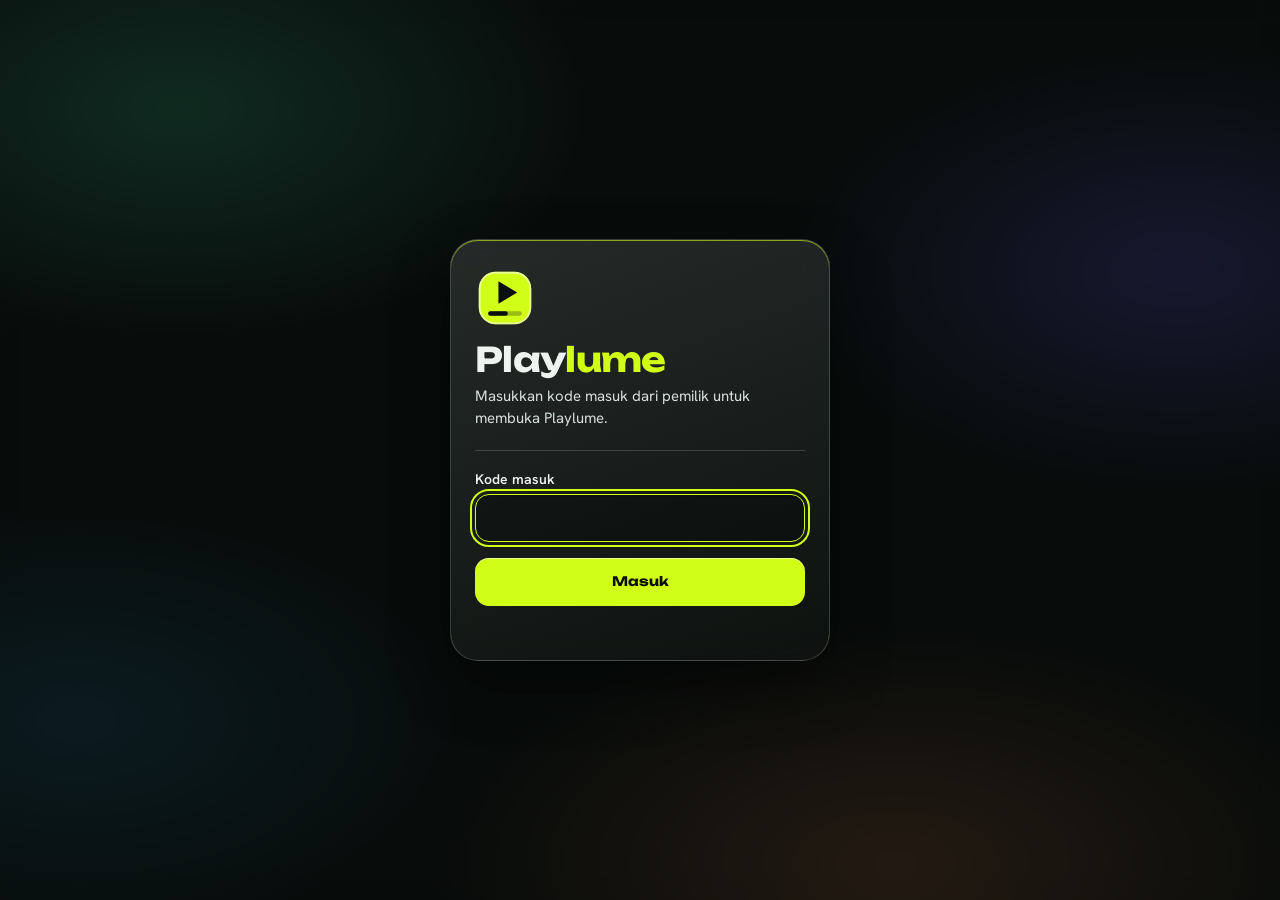
==== commit 0f35a2e8: "Update dari Zip ke GitHub" ====
--- a/Main/index.html
+++ b/Main/index.html
@@ -2,75 +2,86 @@
 <html lang="id">
 <head>
 <meta charset="UTF-8">
-<meta name="viewport" content="width=device-width, initial-scale=1.0">
+<meta name="viewport" content="width=device-width, initial-scale=1">
 <title>Playlume</title>
+<meta name="theme-color" content="#080c0b">
 <link rel="icon" type="image/svg+xml" href="logo.svg">
-<meta name="theme-color" content="#070912">
 <link rel="preconnect" href="https://fonts.googleapis.com">
 <link rel="preconnect" href="https://fonts.gstatic.com" crossorigin>
-<link href="https://fonts.googleapis.com/css2?family=Plus+Jakarta+Sans:wght@500;600;700;800&display=swap" rel="stylesheet">
+<link href="https://fonts.googleapis.com/css2?family=Hanken+Grotesk:wght@400;500;600;700&family=Unbounded:wght@600;700&display=swap" rel="stylesheet">
 <link rel="preconnect" href="https://radiantoptimizer.app">
 <link rel="stylesheet" href="style.css">
+<link rel="stylesheet" href="admin.css">
 </head>
 <body>
 
-<div id="gate" class="screen">
+<main id="gate" class="screen">
   <div class="gate-card">
-    <div class="gate-logo"><img src="logo.svg" alt="Playlume"></div>
-    <div class="gate-title">Play<b>lume</b></div>
-    <input type="password" id="gatePw" placeholder="Password..." autocomplete="off" autofocus>
-    <button id="gateBtn" type="button">ENTER</button>
-    <p id="gateErr" class="err"></p>
-  </div>
-</div>
-
-<div id="authScreen" class="screen hidden">
+    <img class="gate-logo" src="logo.svg" alt="" width="64" height="64">
+    <p class="wordmark">Play<span>lume</span></p>
+    <p class="gate-sub">Masukkan kode masuk dari pemilik untuk membuka Playlume.</p>
+    <hr class="tear">
+    <label for="gatePw">Kode masuk</label>
+    <input type="password" id="gatePw" autocomplete="off" autofocus>
+    <button id="gateBtn" type="button">Masuk</button>
+    <p id="gateErr" class="err" role="alert"></p>
+  </div>
+</main>
+
+<main id="authScreen" class="screen hidden">
   <div class="gate-card">
-    <div class="gate-logo"><img src="logo.svg" alt="Playlume"></div>
-    <div class="gate-title">Play<b>lume</b></div>
+    <img class="gate-logo" src="logo.svg" alt="" width="64" height="64">
+    <p class="wordmark">Play<span>lume</span></p>
+    <hr class="tear">
     <div class="auth-tabs">
-      <button type="button" id="tabLogin" class="active">Masuk</button>
-      <button type="button" id="tabReg">Daftar</button>
-    </div>
-    <input class="auth-in" id="authUser" placeholder="Username" autocomplete="username" maxlength="16" autocapitalize="off" spellcheck="false">
-    <input class="auth-in" type="password" id="authPw" placeholder="Password" autocomplete="current-password" maxlength="64">
-    <input class="auth-in hidden" type="password" id="authPw2" placeholder="Ulangi password" autocomplete="new-password" maxlength="64">
-    <button id="authBtn" type="button">MASUK</button>
-    <p id="authErr" class="err"></p>
-  </div>
-</div>
-
-<div id="banScreen" class="screen ban-screen hidden">
-  <div class="ban-card">
-    <div class="ban-icon">&#128683;</div>
-    <h1>AKUN DIBLOKIR</h1>
-    <p class="ban-sub">Kamu tidak bisa login atau membuat akun baru di website ini.</p>
-    <div class="ban-info">
-      <div><span>USERNAME</span><b id="banUser">-</b></div>
-      <div><span>ALASAN</span><b id="banReason">-</b></div>
-      <div><span>SISA WAKTU</span><b id="banLeft">-</b></div>
-    </div>
-    <button id="banCheck" type="button">CEK STATUS</button>
-    <p id="banMsg" class="ban-msg"></p>
-  </div>
-</div>
+      <button type="button" id="tabLogin" class="active" aria-pressed="true">Masuk</button>
+      <button type="button" id="tabReg" aria-pressed="false">Daftar</button>
+    </div>
+    <label for="authUser">Username</label>
+    <input class="auth-in" id="authUser" type="text" autocomplete="username" maxlength="16" autocapitalize="off" spellcheck="false">
+    <label for="authPw">Password</label>
+    <input class="auth-in" type="password" id="authPw" autocomplete="current-password" maxlength="64">
+    <div id="authPw2Wrap" class="hidden">
+      <label for="authPw2">Ulangi password</label>
+      <input class="auth-in" type="password" id="authPw2" autocomplete="new-password" maxlength="64">
+    </div>
+    <button id="authBtn" type="button">Masuk</button>
+    <p id="authErr" class="err" role="alert"></p>
+  </div>
+</main>
+
+<main id="banScreen" class="screen ban-screen hidden">
+  <div class="gate-card ban-card">
+    <p class="ban-stamp">Diblokir</p>
+    <h2 class="ban-title">Akun ini tidak bisa masuk</h2>
+    <p class="ban-sub">Login dan pendaftaran akun baru ditutup untuk akun ini.</p>
+    <hr class="tear">
+    <dl class="ban-info">
+      <div><dt>Username</dt><dd id="banUser">-</dd></div>
+      <div><dt>Alasan</dt><dd id="banReason">-</dd></div>
+      <div><dt>Sisa waktu</dt><dd id="banLeft">-</dd></div>
+    </dl>
+    <button id="banCheck" type="button">Cek status</button>
+    <p id="banMsg" class="ban-msg" role="status"></p>
+  </div>
+</main>
 
 <div id="keyScreen" class="adm-screen hidden">
   <div class="adm-win">
     <div class="adm-head">
       <span>KEY PANEL</span>
       <span class="adm-head-btns">
-        <button type="button" id="keyRefresh" title="Refresh">&#8634;</button>
-        <button type="button" id="keyClose" title="Tutup">X</button>
+        <button type="button" id="keyRefresh" title="Refresh" aria-label="Muat ulang daftar kode">&#8634;</button>
+        <button type="button" id="keyClose" title="Tutup" aria-label="Tutup panel">X</button>
       </span>
     </div>
     <div class="adm-cols">
       <div class="adm-col">
         <div class="adm-title">BUAT KODE</div>
         <div class="adm-panel">
-          <label>NAMA KODE</label>
+          <label for="keyName">NAMA KODE</label>
           <input class="adm-in" id="keyName" placeholder="Kode untuk masuk.." autocomplete="off" autocapitalize="off" spellcheck="false" maxlength="32">
-          <label>BERLAKU HINGGA</label>
+          <label for="keyUntil">BERLAKU HINGGA</label>
           <input class="adm-in" type="datetime-local" id="keyUntil">
           <div class="key-quick">
             <button type="button" data-off="3600000">+1 Jam</button>
@@ -79,7 +90,6 @@
             <button type="button" data-off="2592000000">+30 Hari</button>
           </div>
           <button type="button" id="keyAdd" class="adm-ban">
-            <svg width="22" height="22" viewBox="0 0 24 24" fill="none" stroke="currentColor" stroke-width="2.2" stroke-linecap="round" stroke-linejoin="round"><circle cx="8" cy="15" r="4"/><path d="M10.800 12.200 20 3m-3 0 3 3m-5 0 2 2"/></svg>
             <span>BUAT KODE</span>
           </button>
           <p id="keyMsg" class="adm-msg"></p>
@@ -100,22 +110,22 @@
     <div class="adm-head">
       <span>ADMIN PANEL</span>
       <span class="adm-head-btns">
-        <button type="button" id="admRefresh" title="Refresh">&#8634;</button>
-        <button type="button" id="admClose" title="Tutup">X</button>
+        <button type="button" id="admRefresh" title="Refresh" aria-label="Muat ulang daftar ban">&#8634;</button>
+        <button type="button" id="admClose" title="Tutup" aria-label="Tutup panel">X</button>
       </span>
     </div>
     <div class="adm-cols">
       <div class="adm-col">
         <div class="adm-title">PLAYER BAN</div>
         <div class="adm-panel">
-          <label>USERNAME</label>
+          <label for="admUser">USERNAME</label>
           <div class="adm-userrow">
             <input class="adm-in" id="admUser" placeholder="Username here.." autocomplete="off" autocapitalize="off" spellcheck="false" maxlength="16">
             <button type="button" id="admPick" class="adm-pick" title="Pilih dari daftar player">PILIH</button>
           </div>
-          <label>REASON</label>
+          <label for="admReason">REASON</label>
           <input class="adm-in" id="admReason" placeholder="Reason here.." autocomplete="off" maxlength="200">
-          <label>DURATION</label>
+          <label for="admDur">DURATION</label>
           <select class="adm-in" id="admDur">
             <option value="1h">1 Hour</option>
             <option value="3h">3 Hours</option>
@@ -126,11 +136,9 @@
             <option value="perm">Permanent</option>
           </select>
           <button type="button" id="admBan" class="adm-ban">
-            <svg width="22" height="22" viewBox="0 0 24 24" fill="currentColor"><path d="M2 21h10v-2H2v2zM14.5 2.5l-3 3 1.4 1.4L6 13.8l3 3 6.9-6.9 1.4 1.4 3-3-5.8-5.8zM5 14.5L2.5 17l3 3L8 17.5 5 14.5z"/></svg>
             <span>BAN USER</span>
           </button>
           <button type="button" id="admBanAll" class="adm-ban adm-banall">
-            <svg width="22" height="22" viewBox="0 0 24 24" fill="currentColor"><path d="M12 2a10 10 0 1 0 0 20 10 10 0 0 0 0-20zm0 2a8 8 0 0 1 6.3 12.9L7.1 5.7A7.9 7.9 0 0 1 12 4zM5.7 7.1l11.2 11.2A8 8 0 0 1 5.7 7.1z"/></svg>
             <span>BAN ALL</span>
           </button>
           <p id="admMsg" class="adm-msg"></p>
@@ -139,6 +147,7 @@
       <div class="adm-col">
         <div class="adm-title">BANNED PLAYERS</div>
         <div class="adm-panel adm-list-panel">
+          <label for="admSearch" class="sr-only">Cari username yang diban</label>
           <input class="adm-in adm-search" id="admSearch" placeholder="Username..." autocomplete="off" autocapitalize="off">
           <div id="admList" class="adm-list"></div>
         </div>
@@ -146,15 +155,15 @@
     </div>
   </div>
 
-  <!-- Popup daftar semua player -->
   <div id="admPicker" class="adm-picker hidden">
     <div class="adm-picker-win">
       <div class="adm-head">
         <span>PILIH PLAYER <small id="admPickCount"></small></span>
         <span class="adm-head-btns">
-          <button type="button" id="admPickClose" title="Tutup">X</button>
+          <button type="button" id="admPickClose" title="Tutup" aria-label="Tutup daftar player">X</button>
         </span>
       </div>
+      <label for="admPickSearch" class="sr-only">Cari player</label>
       <input class="adm-in adm-search" id="admPickSearch" placeholder="Cari player..." autocomplete="off" autocapitalize="off">
       <div id="admPickList" class="adm-list adm-picklist"></div>
       <div class="adm-legend">
@@ -166,49 +175,47 @@
 </div>
 
 <div id="verifikasiOverlay" class="verif-overlay hidden">
-  <img src="monyet.png" alt="" class="verif-img" onerror="this.src='https://encrypted-tbn0.gstatic.com/images?q=tbn:ANd9GcRPo8wVwMZ2UTOrMxH_hvncCBZKDLi3Ojqzt2VunC88Zw&s=10'">
+  <img src="monyet.png" alt="" class="verif-img" width="320" height="320" onerror="this.src='https://encrypted-tbn0.gstatic.com/images?q=tbn:ANd9GcRPo8wVwMZ2UTOrMxH_hvncCBZKDLi3Ojqzt2VunC88Zw&s=10'">
 </div>
 
 <div id="app" class="hidden">
   <header class="topbar">
     <div class="brand">
-      <span class="brand-icon"><img src="logo.svg" alt=""></span>
-      <span class="brand-name">Play<b>lume</b></span>
+      <img class="brand-icon" src="logo.svg" alt="" width="38" height="38">
+      <h1 class="brand-name">Play<span>lume</span></h1>
     </div>
     <div class="search-wrap">
-      <svg class="search-icon" width="18" height="18" viewBox="0 0 24 24" fill="none" stroke="currentColor" stroke-width="2.5" stroke-linecap="round">
-        <circle cx="11" cy="11" r="8"></circle>
-        <path d="m21 21-4.3-4.3"></path>
-      </svg>
-      <input type="text" id="search" placeholder="Cari game..." autocomplete="off">
-    </div>
-    <button type="button" class="user-chip" id="userChip" title="Pengaturan">
-      <span class="ava sm" id="topAva"></span>
+      <label for="search">Cari</label>
+      <input type="text" id="search" autocomplete="off" placeholder="Nama game">
+    </div>
+    <button type="button" class="user-chip" id="userChip" aria-label="Buka pengaturan">
+      <span class="ava sm" id="topAva" aria-hidden="true"></span>
       <span id="userName"></span>
     </button>
   </header>
 
   <main>
     <section id="view-home" class="view">
+      <h2 class="sr-only">Semua game</h2>
       <div class="meta"><span id="count">Memuat...</span></div>
       <div id="chips" class="chips"></div>
       <div id="grid" class="grid"></div>
       <button id="moreBtn" class="more-btn hidden" type="button"></button>
       <div id="empty" class="empty hidden">
-        <div class="empty-icon">🔍</div>
-        <p>Tidak ada game yang cocok.</p>
+        <p class="empty-title">Tidak ada yang cocok</p>
+        <p>Coba kata kunci lain, atau pilih kategori Semua.</p>
       </div>
     </section>
 
     <section id="view-history" class="view hidden">
       <div class="section-head">
         <h2>Riwayat</h2>
-        <button id="clearHistoryBtn" class="text-btn">Hapus riwayat</button>
+        <button id="clearHistoryBtn" class="text-btn" type="button">Hapus riwayat</button>
       </div>
       <div id="historyGrid" class="grid"></div>
       <div id="historyEmpty" class="empty hidden">
-        <div class="empty-icon">🕘</div>
-        <p>Belum ada game yang dimainkan.</p>
+        <p class="empty-title">Belum ada riwayat</p>
+        <p>Game yang kamu mainkan akan tercatat di sini.</p>
       </div>
     </section>
 
@@ -216,24 +223,25 @@
       <div class="section-head"><h2>Favorit</h2></div>
       <div id="favGrid" class="grid"></div>
       <div id="favEmpty" class="empty hidden">
-        <div class="empty-icon">💜</div>
-        <p>Belum ada favorit. Tekan ikon hati di kartu game.</p>
+        <p class="empty-title">Belum ada favorit</p>
+        <p>Tekan tombol hati di kartu game untuk menyimpannya.</p>
       </div>
     </section>
 
     <section id="view-chat" class="view hidden">
       <div class="section-head">
         <h2>Chat</h2>
-        <span class="chat-note">Pesan hilang otomatis setelah 1 jam</span>
+        <p class="chat-note">Pesan hilang otomatis setelah 1 jam.</p>
       </div>
       <div class="chat-wrap">
-        <div id="chatBox" class="chat-box"></div>
-        <p id="chatErr" class="chat-err"></p>
-        <div class="chat-input">
-          <input id="chatText" maxlength="300" placeholder="Ketik pesan..." autocomplete="off">
-          <button id="chatSend" type="button" aria-label="Kirim">
-            <svg width="20" height="20" viewBox="0 0 24 24" fill="currentColor"><path d="M2.5 21.5 23 12 2.5 2.5v7.4L16 12 2.5 14.100z"/></svg>
-          </button>
+        <div id="chatBox" class="chat-box" aria-live="polite"></div>
+        <div class="chat-form">
+          <label for="chatText">Tulis pesan</label>
+          <div class="chat-input">
+            <input type="text" id="chatText" maxlength="300" autocomplete="off">
+            <button id="chatSend" class="btn" type="button">Kirim</button>
+          </div>
+          <p id="chatErr" class="chat-err" role="alert"></p>
         </div>
       </div>
     </section>
@@ -244,42 +252,43 @@
       <div class="set-card">
         <h3>Profil</h3>
         <div class="prof-preview">
-          <span class="ava big" id="setAva"></span>
+          <span class="ava big" id="setAva" aria-hidden="true"></span>
           <div><b id="setName"></b><small id="setBioPrev"></small></div>
         </div>
-        <label>Avatar</label>
-        <div id="avaPicker" class="ava-picker"></div>
-        <label>Warna avatar</label>
-        <div id="colPicker" class="col-picker"></div>
-        <label>Status / bio</label>
-        <input id="setBio" class="set-in" maxlength="80" placeholder="Tulis status kamu..." autocomplete="off">
-        <button id="saveProfile" class="set-btn" type="button">Simpan profil</button>
-        <p id="setMsg" class="set-msg"></p>
+        <p id="avaLabel" class="field-label">Avatar</p>
+        <div id="avaPicker" class="ava-picker" role="group" aria-labelledby="avaLabel"></div>
+        <p id="colLabel" class="field-label">Warna avatar</p>
+        <div id="colPicker" class="col-picker" role="group" aria-labelledby="colLabel"></div>
+        <label for="setBio">Status</label>
+        <input id="setBio" class="set-in" type="text" maxlength="80" autocomplete="off">
+        <button id="saveProfile" type="button">Simpan profil</button>
+        <p id="setMsg" class="set-msg" role="status"></p>
       </div>
 
       <div class="set-card">
         <h3>Performa</h3>
         <label class="switch-row" for="liteToggle">
-          <span><b>Mode ringan (Lite)</b><small>Hanya memuat game yang tampil (24 per halaman), mematikan animasi dan efek blur. Web jadi lebih ringan.</small></span>
+          <span><b>Mode lite</b><small>Memuat game 24 per halaman, bukan semuanya, dan mematikan animasi. Cocok untuk HP yang berat.</small></span>
           <input type="checkbox" id="liteToggle" class="switch">
         </label>
       </div>
 
       <div class="set-card">
         <h3>Latar belakang</h3>
-        <div id="bgPresets" class="bg-presets"></div>
-        <label>Warna kustom</label>
+        <p id="bgLabel" class="field-label">Tema warna</p>
+        <div id="bgPresets" class="bg-presets" role="group" aria-labelledby="bgLabel"></div>
+        <p class="field-label">Dua warna sendiri</p>
         <div class="bg-colors">
-          <input type="color" id="bgC1" value="#7c5cff">
-          <input type="color" id="bgC2" value="#22d3ee">
+          <span class="swatch-field"><label for="bgC1">Warna 1</label><input type="color" id="bgC1" value="#2ea078"></span>
+          <span class="swatch-field"><label for="bgC2">Warna 2</label><input type="color" id="bgC2" value="#5856d6"></span>
           <button id="bgApplyColors" class="set-btn small" type="button">Pakai</button>
         </div>
-        <label>Gambar sendiri <small>(tersimpan di perangkat ini saja)</small></label>
+        <p class="field-label">Gambar sendiri <small>(tersimpan di perangkat ini saja)</small></p>
         <div class="bg-colors">
-          <label class="set-btn small file-btn">Pilih gambar<input type="file" id="bgFile" accept="image/*" hidden></label>
-          <button id="bgClearImg" class="set-btn small danger hidden" type="button">Hapus gambar</button>
-        </div>
-        <p id="bgMsg" class="set-msg"></p>
+          <label class="set-btn small file-btn" for="bgFile">Pilih gambar<input type="file" id="bgFile" accept="image/*" class="sr-only"></label>
+          <button id="bgClearImg" class="set-btn small hidden" type="button">Hapus gambar</button>
+        </div>
+        <p id="bgMsg" class="set-msg" role="status"></p>
       </div>
 
       <div class="set-card">
@@ -289,29 +298,14 @@
     </section>
   </main>
 
-  <footer><p>Private collection · <span id="totalFoot"></span> game</p></footer>
-
-  <nav class="bottom-nav" id="bottomNav">
-    <button type="button" class="bn-item active" data-view="home">
-      <svg viewBox="0 0 24 24" fill="none" stroke="currentColor" stroke-width="2" stroke-linecap="round" stroke-linejoin="round"><rect x="2" y="7" width="20" height="11" rx="5"/><path d="M7 10v5M4.500 12.500h5"/><circle cx="16" cy="11" r="1" fill="currentColor"/><circle cx="18.500" cy="14" r="1" fill="currentColor"/></svg>
-      <span>Game</span>
-    </button>
-    <button type="button" class="bn-item" data-view="history">
-      <svg viewBox="0 0 24 24" fill="none" stroke="currentColor" stroke-width="2" stroke-linecap="round" stroke-linejoin="round"><circle cx="12" cy="12" r="9"/><path d="M12 7v5l3 2"/></svg>
-      <span>Riwayat</span>
-    </button>
-    <button type="button" class="bn-item" data-view="fav">
-      <svg viewBox="0 0 24 24" fill="none" stroke="currentColor" stroke-width="2" stroke-linecap="round" stroke-linejoin="round"><path d="M12 21s-7.500-4.600-9.500-9.200C1.200 8.500 3 5 6.400 5c2 0 3.400 1.100 4.100 2.300h3C14.200 6.100 15.600 5 17.600 5 21 5 22.800 8.500 21.500 11.800 19.500 16.400 12 21 12 21z"/></svg>
-      <span>Favorit</span>
-    </button>
-    <button type="button" class="bn-item" data-view="chat">
-      <svg viewBox="0 0 24 24" fill="none" stroke="currentColor" stroke-width="2" stroke-linecap="round" stroke-linejoin="round"><path d="M21 12a8 8 0 0 1-11.500 7.200L4 20l1-4.500A8 8 0 1 1 21 12z"/></svg>
-      <span>Chat</span>
-    </button>
-    <button type="button" class="bn-item" data-view="settings">
-      <svg viewBox="0 0 24 24" fill="none" stroke="currentColor" stroke-width="2" stroke-linecap="round" stroke-linejoin="round"><path d="M4 6h10M18 6h2M4 12h4M12 12h8M4 18h12M20 18h0"/><circle cx="16" cy="6" r="2"/><circle cx="10" cy="12" r="2"/><circle cx="18" cy="18" r="2"/></svg>
-      <span>Setelan</span>
-    </button>
+  <footer><p>Koleksi pribadi, <span id="totalFoot"></span> game</p></footer>
+
+  <nav class="bottom-nav" id="bottomNav" aria-label="Menu utama">
+    <button type="button" class="bn-item active" data-view="home" aria-current="page">Game</button>
+    <button type="button" class="bn-item" data-view="history">Riwayat</button>
+    <button type="button" class="bn-item" data-view="fav">Favorit</button>
+    <button type="button" class="bn-item" data-view="chat">Chat</button>
+    <button type="button" class="bn-item" data-view="settings">Setelan</button>
   </nav>
 </div>
 
--- a/Main/style.css
+++ b/Main/style.css
@@ -1,1711 +1,656 @@
+/*
+  Playlume
+  Arah: liquid glass gelap, dihaluskan. Dial: ENERGY 2 / RHYTHM 2 / MOTION 2.
+
+  Kaca (blur) hanya dipakai di lapisan yang melayang di atas isi: top bar,
+  dock bawah, kartu kode masuk, dan bar player. Kartu game dan panel
+  pengaturan memakai isi tembus pandang tanpa blur, supaya ringan di HP.
+
+  Warna: hitam kehijauan sebagai dasar, satu aksen lime (warna asli web ini).
+  Latar adalah bercak warna statis di balik kaca; warnanya bisa diganti di
+  Pengaturan. Tidak ada animasi latar.
+
+  Motif: tepi lime tipis di sisi atas lapisan kaca, seperti cahaya yang
+  mengenai pinggir kaca.
+
+  Huruf: Unbounded (lebar dan membulat, selaras dengan kaca dan nuansa game)
+  hanya untuk nama dan judul. Hanken Grotesk untuk teks karena terbaca di HP.
+*/
+
 :root {
-  --bg: #0a0b0d;
-  --surface: #14161a;
-  --surface-hi: #1a1d22;
-  --border: rgba(255,255,255,0.07);
-  --border-hi: rgba(255,255,255,0.14);
-  --accent: #6ee7ff;
-  --accent-glow: rgba(110,231,255,0.35);
-  --text: #f5f5f7;
-  --muted: #8b8f99;
-  --danger: #ff5c5c;
-  --radius: 14px;
-  --radius-sm: 10px;
-}
-
-* { box-sizing: border-box; margin: 0; padding: 0; }
-html { scroll-behavior: smooth; }
+  --bg: #080c0b;
+  --text: #eef3ef;
+  --muted: #d6e0db;
+  --accent: #d1fe17;
+  --on-accent: #0a0e0d;
+  --danger: #ffb2a6;
+  --ok: #86e5a7;
+
+  --fill: rgba(255, 255, 255, 0.07);
+  --fill-strong: rgba(255, 255, 255, 0.13);
+  --edge: rgba(255, 255, 255, 0.17);
+  --lume: rgba(209, 254, 23, 0.6);
+  --glass: linear-gradient(160deg, rgba(255, 255, 255, 0.13), rgba(255, 255, 255, 0.03)), rgba(6, 10, 9, 0.42);
+  --panel: linear-gradient(165deg, rgba(255, 255, 255, 0.09), rgba(255, 255, 255, 0.02)), rgba(6, 10, 9, 0.42);
+  --blur: blur(22px) saturate(160%);
+
+  --r-panel: 28px;
+  --r-card: 22px;
+  --r-ctl: 14px;
+  --r-tag: 8px;
+
+  --display: "Unbounded", "Arial Black", system-ui, sans-serif;
+  --body: "Hanken Grotesk", system-ui, -apple-system, "Segoe UI", Roboto, sans-serif;
+
+  --o1: 46, 160, 120;
+  --o2: 88, 86, 214;
+  --o3: 222, 122, 72;
+  --o4: 30, 110, 150;
+}
+
+*, *::before, *::after { box-sizing: border-box; margin: 0; padding: 0; }
+
+html { -webkit-text-size-adjust: 100%; }
 
 body {
-  font-family: -apple-system, BlinkMacSystemFont, "Segoe UI", Inter, Roboto, sans-serif;
+  min-height: 100vh;
+  font: 400 16px/1.45 var(--body);
+  color: var(--text);
   background: var(--bg);
+}
+
+/* bercak warna di balik kaca; statis, tanpa blur filter */
+body::before {
+  content: "";
+  position: fixed;
+  inset: 0;
+  z-index: -2;
+  pointer-events: none;
+  background:
+    radial-gradient(48% 38% at 14% 12%, rgba(var(--o1), 0.42), transparent 70%),
+    radial-gradient(44% 36% at 92% 30%, rgba(var(--o2), 0.36), transparent 70%),
+    radial-gradient(52% 38% at 70% 96%, rgba(var(--o3), 0.26), transparent 70%),
+    radial-gradient(46% 36% at 6% 80%, rgba(var(--o4), 0.32), transparent 70%);
+}
+
+img { display: block; max-width: 100%; }
+button, input, select { font: inherit; color: inherit; }
+a { color: inherit; }
+
+.hidden { display: none !important; }
+
+.sr-only {
+  position: absolute;
+  width: 1px;
+  height: 1px;
+  overflow: hidden;
+  clip: rect(0 0 0 0);
+  white-space: nowrap;
+}
+
+a[href], button, select, label[for], input[type="checkbox"], input[type="color"], input[type="file"] { cursor: pointer; }
+button:disabled { cursor: not-allowed; opacity: 0.55; }
+
+:focus-visible {
+  outline: 2px solid var(--accent);
+  outline-offset: 3px;
+}
+
+/* gambar latar dari galeri */
+body.has-bg-image::after {
+  content: "";
+  position: fixed;
+  inset: 0;
+  z-index: -1;
+  pointer-events: none;
+  background: linear-gradient(rgba(8, 12, 11, 0.62), rgba(8, 12, 11, 0.78)), var(--bg-image) center / cover no-repeat;
+}
+body.has-bg-image::before { opacity: 0; }
+
+/* ---------- tombol ---------- */
+#gateBtn, #authBtn, #banCheck, #saveProfile, .btn, .set-btn, .fallback-btn {
+  display: inline-flex;
+  align-items: center;
+  justify-content: center;
+  gap: 8px;
+  min-height: 48px;
+  padding: 0 22px;
+  font: 700 13px/1 var(--display);
+  text-decoration: none;
+  text-align: center;
+  color: var(--on-accent);
+  background: var(--accent);
+  border: 0;
+  border-radius: var(--r-ctl);
+  box-shadow: inset 0 1px 0 rgba(255, 255, 255, 0.55);
+  transition: transform 140ms, filter 140ms;
+}
+#gateBtn:hover, #authBtn:hover, #banCheck:hover, #saveProfile:hover, .btn:hover, .set-btn:hover, .fallback-btn:hover { filter: brightness(1.07); }
+#gateBtn:active, #authBtn:active, #banCheck:active, #saveProfile:active, .btn:active, .set-btn:active, .fallback-btn:active { transform: scale(0.97); }
+#gateBtn, #authBtn, #banCheck { width: 100%; margin-top: 16px; }
+
+/* tombol sekunder: kaca tipis */
+.more-btn, .set-btn.small, .set-btn.file-btn, .text-btn {
+  min-height: 44px;
+  padding: 0 18px;
+  font: 700 13px/1 var(--body);
   color: var(--text);
-  min-height: 100vh;
-  -webkit-font-smoothing: antialiased;
-  overflow-x: hidden;
-}
-
-.hidden { display: none !important; }
-
-/* ===== GATE ===== */
+  background: var(--fill);
+  border: 1px solid var(--edge);
+  border-radius: var(--r-ctl);
+  box-shadow: inset 0 1px 0 rgba(255, 255, 255, 0.14);
+  transition: background 140ms, transform 140ms;
+}
+.more-btn:hover, .set-btn.small:hover, .set-btn.file-btn:hover, .text-btn:hover { background: var(--fill-strong); filter: none; }
+.more-btn:active, .set-btn.small:active, .set-btn.file-btn:active, .text-btn:active { transform: scale(0.97); }
+.more-btn { display: flex; align-items: center; justify-content: center; width: 100%; max-width: 420px; margin: 24px auto 0; }
+.set-btn.small, .set-btn.file-btn { display: inline-flex; align-items: center; justify-content: center; }
+.set-btn.danger { color: #2a0a05; background: var(--danger); }
+
+/* ---------- formulir ---------- */
+label { display: block; margin: 16px 0 6px; font: 600 14px/1.2 var(--body); }
+input[type="text"], input[type="password"], .auth-in, .set-in {
+  display: block;
+  width: 100%;
+  min-height: 48px;
+  padding: 0 14px;
+  font-size: 17px;
+  color: var(--text);
+  background: rgba(0, 0, 0, 0.3);
+  border: 1px solid var(--edge);
+  border-radius: var(--r-ctl);
+  box-shadow: inset 0 1px 2px rgba(0, 0, 0, 0.3);
+}
+input[type="text"]:focus, input[type="password"]:focus, .auth-in:focus, .set-in:focus { border-color: var(--accent); }
+input::placeholder { color: var(--muted); opacity: 1; }
+.err, .ban-msg, .chat-err, .set-msg { min-height: 20px; margin-top: 10px; font-size: 14px; font-weight: 600; color: var(--danger); }
+.set-msg.ok { color: var(--ok); }
+
+/* ---------- layar penuh: kode masuk, login, diblokir ---------- */
 .screen {
   position: fixed;
   inset: 0;
+  z-index: 100;
   display: grid;
   place-items: center;
-  padding: 20px;
-  z-index: 100;
-  background:
-    radial-gradient(ellipse 60% 50% at 50% 0%, rgba(110,231,255,0.10), transparent 60%),
-    radial-gradient(ellipse 80% 60% at 50% 100%, rgba(110,231,255,0.05), transparent 60%),
-    var(--bg);
-  animation: fadeIn 0.4s ease;
-}
-
-@keyframes fadeIn { from { opacity: 0; } to { opacity: 1; } }
+  padding: 18px;
+  overflow-y: auto;
+  background: rgba(8, 12, 11, 0.5);
+  -webkit-backdrop-filter: blur(12px);
+  backdrop-filter: blur(12px);
+}
 
 .gate-card {
+  position: relative;
   width: 100%;
-  max-width: 360px;
-  background: rgba(20,22,26,0.85);
-  backdrop-filter: blur(20px);
-  -webkit-backdrop-filter: blur(20px);
-  border: 1px solid var(--border-hi);
-  border-radius: 22px;
-  padding: 32px 28px;
-  box-shadow: 0 30px 80px rgba(0,0,0,0.6), inset 0 1px 0 rgba(255,255,255,0.06);
-}
-
-.gate-logo {
-  display: grid;
-  place-items: center;
-  width: 58px;
-  height: 58px;
-  margin: 0 auto 22px;
-  background: var(--accent);
-  color: #101216;
-  border-radius: 18px;
-  font-size: 28px;
-  box-shadow: 0 0 40px var(--accent-glow);
-  animation: logoPulse 3s ease-in-out infinite;
-}
-
-@keyframes logoPulse {
-  0%, 100% { box-shadow: 0 0 40px var(--accent-glow); }
-  50%      { box-shadow: 0 0 70px var(--accent-glow); }
-}
-
-#gatePw {
-  width: 100%;
-  padding: 14px 16px;
-  font-size: 15px;
-  background: var(--bg);
-  border: 1px solid var(--border-hi);
-  border-radius: 12px;
-  color: var(--text);
-  outline: none;
-  font-family: inherit;
-  margin-bottom: 10px;
-  text-align: center;
-  letter-spacing: 0.15em;
-  transition: border-color 0.15s, box-shadow 0.15s;
-}
-
-#gatePw::placeholder { color: var(--muted); }
-#gatePw:focus { border-color: var(--accent); box-shadow: 0 0 0 4px rgba(110,231,255,0.12); }
-
-#gateBtn {
-  width: 100%;
-  padding: 15px;
-  font-size: 14px;
-  font-weight: 800;
-  letter-spacing: 0.2em;
-  text-transform: uppercase;
-  background: var(--accent);
-  color: #101216;
-  border: none;
-  border-radius: 12px;
-  cursor: pointer;
-  font-family: inherit;
-  box-shadow: 0 0 30px rgba(110,231,255,0.25);
-  transition: transform 0.1s, background 0.15s;
-}
-
-#gateBtn:hover { background: #4fd6f0; }
-#gateBtn:active { transform: scale(0.98); }
-
-.err {
-  color: var(--danger);
-  font-size: 13px;
-  margin-top: 14px;
-  min-height: 18px;
-  font-weight: 600;
-  text-align: center;
-}
-
-@keyframes shake {
-  10%, 90% { transform: translateX(-2px); }
-  20%, 80% { transform: translateX(4px); }
-  30%, 50%, 70% { transform: translateX(-6px); }
-  40%, 60% { transform: translateX(6px); }
-}
-.shake { animation: shake 0.4s; }
-
-/* ===== VERIFIKASI OVERLAY ===== */
+  max-width: 380px;
+  padding: 28px 24px 24px;
+  background: var(--glass);
+  -webkit-backdrop-filter: var(--blur);
+  backdrop-filter: var(--blur);
+  border: 1px solid var(--edge);
+  border-radius: var(--r-panel);
+  box-shadow: inset 0 1px 0 var(--lume), 0 24px 60px rgba(0, 0, 0, 0.45);
+}
+.gate-card label:first-of-type { margin-top: 0; }
+.gate-logo { width: 60px; height: 60px; margin-bottom: 14px; }
+.wordmark { font: 700 34px/1 var(--display); letter-spacing: -0.02em; }
+.wordmark span, .brand-name span { color: var(--accent); }
+.gate-sub { margin-top: 10px; font-size: 15px; color: var(--muted); }
+.tear { margin: 20px 0; border: 0; border-top: 1px solid var(--edge); }
+
+.auth-tabs { display: flex; gap: 4px; margin: 0 0 18px; padding: 4px; background: rgba(0, 0, 0, 0.3); border: 1px solid var(--edge); border-radius: var(--r-ctl); }
+.auth-tabs button {
+  flex: 1;
+  min-height: 44px;
+  font: 700 13px/1 var(--display);
+  color: var(--muted);
+  background: transparent;
+  border: 0;
+  border-radius: 10px;
+  transition: background 140ms, color 140ms;
+}
+.auth-tabs button:hover { color: var(--text); }
+.auth-tabs button.active { color: var(--on-accent); background: var(--accent); }
+.auth-in { margin-bottom: 4px; }
+
+.ban-card { box-shadow: inset 0 1px 0 rgba(255, 141, 125, 0.7), 0 24px 60px rgba(0, 0, 0, 0.45); }
+.ban-screen { background: rgba(40, 8, 4, 0.55); }
+.ban-stamp {
+  display: inline-block;
+  padding: 6px 12px;
+  font: 700 12px/1 var(--display);
+  color: #2a0a05;
+  background: var(--danger);
+  border-radius: var(--r-tag);
+}
+.ban-title { margin-top: 16px; font: 700 22px/1.2 var(--display); letter-spacing: -0.01em; }
+.ban-sub { margin-top: 8px; font-size: 15px; color: var(--muted); }
+.ban-info div { padding: 10px 0; border-bottom: 1px solid var(--edge); }
+.ban-info div:last-child { border-bottom: 0; }
+.ban-info dt { font-size: 13px; font-weight: 600; color: var(--muted); }
+.ban-info dd { margin-top: 2px; font-size: 20px; font-weight: 700; word-break: break-word; }
+
 .verif-overlay {
   position: fixed;
   inset: 0;
   z-index: 999;
   display: grid;
   place-items: center;
-  background: rgba(0, 0, 0, 0.75);
-  backdrop-filter: blur(8px);
-  -webkit-backdrop-filter: blur(8px);
-  animation: fadeIn 0.3s ease;
-}
-
-.verif-img {
-  max-width: 80vw;
-  max-height: 80vh;
-  border-radius: 12px;
-  box-shadow: 0 0 40px rgba(110, 231, 255, 0.4), 0 0 80px rgba(110, 231, 255, 0.2);
-  animation: popIn 0.3s cubic-bezier(0.34, 1.56, 0.64, 1);
-}
-
-@keyframes popIn {
-  from { transform: scale(0.5); opacity: 0; }
-  to   { transform: scale(1); opacity: 1; }
-}
-
-/* ===== APP ===== */
-#app {
-  min-height: 100vh;
-  display: flex;
-  flex-direction: column;
-  animation: fadeIn 0.3s ease;
-}
-
+  background: rgba(0, 0, 0, 0.78);
+}
+.verif-img { max-width: 80vw; max-height: 80vh; border-radius: var(--r-card); }
+
+.shake { animation: shake 0.35s; }
+@keyframes shake {
+  20%, 60% { transform: translateX(-8px); }
+  40%, 80% { transform: translateX(8px); }
+}
+
+/* ---------- aplikasi: top bar kaca melayang ---------- */
 .topbar {
   position: sticky;
-  top: 0;
+  top: 10px;
   z-index: 50;
   display: flex;
+  flex-wrap: wrap;
   align-items: center;
-  gap: 16px;
-  padding: 14px 24px;
-  background: rgba(10,11,13,0.75);
-  backdrop-filter: blur(16px);
-  -webkit-backdrop-filter: blur(16px);
-  border-bottom: 1px solid var(--border);
-}
-
-.brand { display: flex; align-items: center; gap: 10px; }
-
-.brand-icon {
-  display: grid;
+  gap: 10px 12px;
+  margin: 10px 10px 0;
+  padding: 10px 12px;
+  background: var(--glass);
+  -webkit-backdrop-filter: var(--blur);
+  backdrop-filter: var(--blur);
+  border: 1px solid var(--edge);
+  border-radius: 24px;
+  box-shadow: inset 0 1px 0 var(--lume), 0 10px 30px rgba(0, 0, 0, 0.3);
+}
+.brand { display: flex; align-items: center; gap: 10px; margin-right: auto; }
+.brand-icon { width: 36px; height: 36px; }
+.brand-name { font: 700 19px/1 var(--display); letter-spacing: -0.02em; }
+
+.search-wrap {
+  display: flex;
+  align-items: center;
+  order: 3;
+  flex-basis: 100%;
+  background: rgba(0, 0, 0, 0.3);
+  border: 1px solid var(--edge);
+  border-radius: var(--r-ctl);
+}
+.search-wrap label { margin: 0; padding: 0 0 0 14px; font: 700 13px/1 var(--body); color: var(--muted); }
+.search-wrap input { flex: 1; min-width: 0; border: 0; background: transparent; box-shadow: none; }
+.search-wrap:focus-within { border-color: var(--accent); }
+.search-wrap input:focus-visible { outline: none; }
+
+.user-chip {
+  display: flex;
+  align-items: center;
+  gap: 8px;
+  min-height: 44px;
+  padding: 0 14px 0 5px;
+  font: 700 14px/1 var(--body);
+  background: var(--fill);
+  border: 1px solid var(--edge);
+  border-radius: 999px;
+  transition: background 140ms;
+}
+.user-chip:hover { background: var(--fill-strong); }
+.user-chip:active { transform: scale(0.97); }
+
+.ava {
+  display: inline-grid;
   place-items: center;
+  flex: none;
   width: 36px;
   height: 36px;
-  background: var(--accent);
-  color: #101216;
-  border-radius: 10px;
-  font-size: 18px;
-  box-shadow: 0 0 24px var(--accent-glow);
-}
-
-.brand-name { font-weight: 800; font-size: 16px; }
-
-.search-wrap {
-  flex: 1;
-  position: relative;
-  max-width: 560px;
-  margin: 0 auto;
-}
-
-.search-icon {
-  position: absolute;
-  left: 14px;
-  top: 50%;
-  transform: translateY(-50%);
-  color: var(--muted);
-  pointer-events: none;
-  z-index: 2;
-}
-
-#search {
-  width: 100%;
-  padding: 11px 14px 11px 42px;
-  font-size: 14px;
-  background: var(--surface);
-  border: 1px solid var(--border);
-  border-radius: var(--radius-sm);
+  font-size: 19px;
+  line-height: 1;
+  color: #0a0e0d;
+  border-radius: 50%;
+  border: 2px solid rgba(255, 255, 255, 0.5);
+}
+.ava.sm { width: 32px; height: 32px; font-size: 17px; border-width: 1.5px; }
+.ava.big { width: 72px; height: 72px; font-size: 38px; border-width: 2px; }
+
+/* ---------- konten ---------- */
+#app main { max-width: 1100px; margin: 0 auto; padding: 18px 12px 112px; }
+
+.section-head { display: flex; align-items: flex-end; justify-content: space-between; gap: 12px; margin-bottom: 18px; }
+.section-head h2 { font: 700 26px/1.1 var(--display); letter-spacing: -0.02em; }
+
+.meta { margin-bottom: 12px; }
+#count { font-size: 14px; font-weight: 600; color: var(--muted); }
+
+/* kategori: satu baris yang digeser ke samping, aktif berwarna lime */
+.chips { display: flex; gap: 8px; margin-bottom: 18px; padding-bottom: 8px; overflow-x: auto; }
+.chip {
+  flex: none;
+  min-height: 44px;
+  padding: 0 16px;
+  font: 600 14px/1 var(--body);
   color: var(--text);
-  outline: none;
-  font-family: inherit;
-  caret-color: var(--accent);
-  transition: border-color 0.15s, background 0.15s;
-}
-
-#search::placeholder { color: var(--muted); opacity: 1; }
-#search:focus { border-color: var(--accent); background: var(--surface-hi); box-shadow: 0 0 0 4px rgba(110,231,255,0.10); }
-
-main {
-  flex: 1;
-  padding: 24px;
-  max-width: 1500px;
-  width: 100%;
-  margin: 0 auto;
-}
-
-.meta {
-  margin-bottom: 16px;
-  color: var(--muted);
-  font-size: 13px;
-  font-weight: 500;
-}
-
-.history-section { margin-bottom: 32px; }
-
-.section-head {
-  display: flex;
-  justify-content: space-between;
-  align-items: center;
-  margin-bottom: 14px;
-}
-
-.section-head h2 { font-size: 16px; font-weight: 800; }
-
-.text-btn {
-  background: none;
-  border: none;
-  color: var(--muted);
-  font-size: 12px;
-  font-weight: 600;
-  cursor: pointer;
-  padding: 6px 10px;
-  border-radius: 8px;
-  font-family: inherit;
-  transition: color 0.15s, background 0.15s;
-}
-
-.text-btn:hover { color: var(--danger); background: rgba(255,92,92,0.1); }
-
-.history-row {
-  display: flex;
-  gap: 12px;
-  overflow-x: auto;
-  padding-bottom: 4px;
-}
-
-.history-row::-webkit-scrollbar { height: 6px; }
-.history-row::-webkit-scrollbar-thumb { background: #2a2d33; border-radius: 3px; }
-
-.history-card {
-  flex-shrink: 0;
-  width: 140px;
-  display: flex;
-  flex-direction: column;
-  gap: 8px;
-  text-decoration: none;
-  color: var(--text);
-  transition: transform 0.15s;
-}
-
-.history-card:hover { transform: translateY(-2px); }
-
-.history-thumb {
-  width: 100%;
-  aspect-ratio: 16 / 10;
-  background: linear-gradient(135deg, #1c1f24, #0f1114);
-  border-radius: 10px;
-  overflow: hidden;
-  border: 1px solid var(--border);
-}
-
-.history-thumb img { width: 100%; height: 100%; object-fit: cover; display: block; }
-
-.history-card span {
-  font-size: 12px;
-  font-weight: 600;
-  line-height: 1.3;
-  display: -webkit-box;
-  -webkit-line-clamp: 2;
-  -webkit-box-orient: vertical;
-  overflow: hidden;
-}
-
-.chips {
-  display: flex;
-  flex-wrap: wrap;
-  gap: 7px;
-  margin-bottom: 24px;
-  padding: 14px;
-  background: linear-gradient(180deg, rgba(20,22,26,0.7), rgba(20,22,26,0.4));
-  border: 1px solid var(--border);
-  border-radius: 16px;
-}
-
-.chip {
-  --chip-color: var(--muted);
-  position: relative;
-  padding: 7px 13px;
-  border-radius: 10px;
-  border: 1px solid transparent;
-  background: rgba(255,255,255,0.03);
-  color: var(--muted);
-  font-size: 12.5px;
-  font-weight: 600;
-  cursor: pointer;
-  white-space: nowrap;
-  display: inline-flex;
-  align-items: center;
-  gap: 7px;
-  font-family: inherit;
-  transition: all 0.18s cubic-bezier(0.4, 0, 0.2, 1);
-}
-
-.chip::before {
-  content: '';
-  width: 6px;
-  height: 6px;
-  border-radius: 50%;
-  background: var(--chip-color);
-  flex-shrink: 0;
-}
-
-.chip:hover {
-  background: rgba(255,255,255,0.06);
-  border-color: var(--chip-color);
-  color: var(--text);
-  transform: translateY(-1px);
-}
-
-.chip.active {
-  background: var(--chip-color);
-  color: #101216;
-  border-color: var(--chip-color);
-  box-shadow: 0 4px 16px -4px var(--chip-color);
-  transform: translateY(-1px);
-}
-
-.chip.active::before { background: #101216; }
-
-.chip .cnt {
-  font-size: 10.5px;
-  font-weight: 800;
-  padding: 1px 6px;
-  border-radius: 6px;
-  background: rgba(255,255,255,0.06);
-  color: inherit;
-  opacity: 0.75;
-  min-width: 22px;
-  text-align: center;
-}
-
-.chip.active .cnt { background: rgba(0,0,0,0.22); opacity: 0.95; }
-
-.chip[data-cat="All"]      { --chip-color: #6ee7ff; }
-.chip[data-cat="Shooter"]  { --chip-color: #ff5252; }
-.chip[data-cat="Action"]   { --chip-color: #ff8c32; }
-.chip[data-cat="Retro"]    { --chip-color: #a050ff; }
-.chip[data-cat="Sandbox"]  { --chip-color: #3cc878; }
-.chip[data-cat="RPG"]      { --chip-color: #508cff; }
-.chip[data-cat="Strategy"] { --chip-color: #00b4b4; }
-.chip[data-cat="Puzzle"]   { --chip-color: #f0c828; }
-.chip[data-cat="Casual"]   { --chip-color: #ff78be; }
-.chip[data-cat="Horror"]   { --chip-color: #e63946; }
-.chip[data-cat="Racing"]   { --chip-color: #00bedc; }
-.chip[data-cat="Sports"]   { --chip-color: #aadc28; }
-.chip[data-cat="Adventure"]{ --chip-color: #b45adc; }
-.chip[data-cat="PC"]       { --chip-color: #4ecdc4; }
-.chip[data-cat="Neo Geo"]  { --chip-color: #ff6b6b; }
-.chip[data-cat="Capcom"]   { --chip-color: #ffe66d; }
-.chip[data-cat="Arcade"]   { --chip-color: #a06cd5; }
-
+  background: var(--fill);
+  border: 1px solid var(--edge);
+  border-radius: 12px;
+  transition: background 140ms, color 140ms;
+}
+.chip:hover { background: var(--fill-strong); }
+.chip.active { color: var(--on-accent); background: var(--accent); border-color: transparent; }
+.chip .cnt { margin-left: 6px; font-size: 12px; font-weight: 700; opacity: 0.75; }
+
+/* ---------- daftar game ---------- */
 .grid {
   display: grid;
-  grid-template-columns: repeat(auto-fill, minmax(230px, 1fr));
-  gap: 16px;
+  grid-template-columns: repeat(2, 1fr);
+  grid-auto-flow: dense;
+  gap: 12px;
 }
 
 .card {
   position: relative;
   display: flex;
   flex-direction: column;
-  background: var(--surface);
-  border: 1px solid var(--border);
-  border-radius: var(--radius);
   overflow: hidden;
-  color: inherit;
-  transition: transform 0.2s, border-color 0.2s, box-shadow 0.2s;
-}
-
-.card:hover {
-  transform: translateY(-4px);
-  border-color: var(--border-hi);
-  box-shadow: 0 12px 30px rgba(0,0,0,0.5), 0 0 0 1px rgba(110,231,255,0.3);
-}
-
-.card-link {
-  display: flex;
-  flex-direction: column;
-  text-decoration: none;
-  color: inherit;
-  width: 100%;
-  height: 100%;
-}
-
-.card-thumb {
-  position: relative;
-  aspect-ratio: 16 / 10;
-  background: linear-gradient(135deg, #1c1f24, #0f1114);
-  overflow: hidden;
-}
-
-.card-thumb img {
-  width: 100%;
-  height: 100%;
-  object-fit: cover;
-  display: block;
-  transition: transform 0.4s, opacity 0.3s;
-  opacity: 0;
-}
-
-.card-thumb img.loaded { opacity: 1; }
-.card:hover .card-thumb img { transform: scale(1.06); }
-
+  background: var(--panel);
+  border: 1px solid var(--edge);
+  border-radius: var(--r-card);
+  box-shadow: inset 0 1px 0 rgba(255, 255, 255, 0.14);
+  transition: transform 160ms, border-color 160ms;
+}
+.card:hover { transform: translateY(-3px); border-color: var(--lume); }
+
+/* tiap kartu kesembilan melebar: titik jeda di tengah deretan */
+.grid > .card:nth-child(9n + 1) { grid-column: 1 / -1; }
+.grid > .card:nth-child(9n + 1) .card-thumb { aspect-ratio: 16 / 8; }
+.grid > .card:nth-child(9n + 1) .card-title { font-size: 17px; }
+
+.card-link { display: flex; flex: 1; flex-direction: column; text-decoration: none; }
+.card-thumb { position: relative; aspect-ratio: 4 / 3; overflow: hidden; background: rgba(255, 255, 255, 0.05); }
 .card-thumb .initial {
   position: absolute;
   inset: 0;
   display: grid;
   place-items: center;
-  font-size: 40px;
-  font-weight: 800;
-  color: rgba(110,231,255,0.25);
-}
-
-.card-cat {
-  position: absolute;
-  top: 8px;
-  left: 8px;
-  z-index: 2;
-  padding: 3px 7px;
-  font-size: 8.5px;
-  font-weight: 900;
-  text-transform: uppercase;
-  letter-spacing: 0.08em;
-  border-radius: 5px;
-  color: #fff;
-  background: rgba(0,0,0,0.7);
-  border: 1px solid rgba(255,255,255,0.15);
-  line-height: 1;
-  pointer-events: none;
-}
-
-.card-cat[data-cat="Shooter"]   { background: rgba(255,82,82,0.9); }
-.card-cat[data-cat="Action"]    { background: rgba(255,140,50,0.9); }
-.card-cat[data-cat="Retro"]     { background: rgba(160,80,255,0.9); }
-.card-cat[data-cat="Sandbox"]   { background: rgba(60,200,120,0.9); }
-.card-cat[data-cat="RPG"]       { background: rgba(80,140,255,0.9); }
-.card-cat[data-cat="Strategy"]  { background: rgba(0,180,180,0.9); }
-.card-cat[data-cat="Puzzle"]    { background: rgba(240,200,40,0.95); color: #1a1400; }
-.card-cat[data-cat="Casual"]    { background: rgba(255,120,190,0.9); }
-.card-cat[data-cat="Horror"]    { background: rgba(140,20,20,0.95); }
-.card-cat[data-cat="Racing"]    { background: rgba(0,190,220,0.9); }
-.card-cat[data-cat="Sports"]    { background: rgba(170,220,40,0.95); color: #131517; }
-.card-cat[data-cat="Adventure"] { background: rgba(180,90,220,0.9); }
-.card-cat[data-cat="PC"]        { background: rgba(78,205,196,0.9); }
-.card-cat[data-cat="Neo Geo"]   { background: rgba(255,107,107,0.9); }
-.card-cat[data-cat="Capcom"]    { background: rgba(255,230,109,0.95); color: #1a1400; }
-.card-cat[data-cat="Arcade"]    { background: rgba(160,108,213,0.9); }
-
-.card-open-tab {
-  position: absolute;
-  top: 8px;
-  right: 8px;
-  z-index: 3;
-  width: 32px;
-  height: 32px;
-  display: grid;
-  place-items: center;
-  background: rgba(0,0,0,0.7);
-  backdrop-filter: blur(8px);
-  -webkit-backdrop-filter: blur(8px);
-  border: 1px solid rgba(255,255,255,0.2);
-  border-radius: 8px;
-  color: #fff;
-  cursor: pointer;
-  opacity: 0;
-  transition: all 0.15s;
-  padding: 0;
-  font-family: inherit;
-}
-
-.card:hover .card-open-tab { opacity: 1; }
-
-.card-open-tab:hover {
-  background: var(--accent);
-  color: #101216;
-  border-color: var(--accent);
-  transform: scale(1.08);
-}
-
-.card-body { padding: 12px 14px 14px; }
-
+  font: 700 48px/1 var(--display);
+  color: rgba(255, 255, 255, 0.2);
+}
+.card-thumb img { position: absolute; inset: 0; width: 100%; height: 100%; object-fit: cover; opacity: 0; transition: opacity 200ms; }
+.card-thumb img.loaded { opacity: 1; }
+.card-thumb img.icon-fav { object-fit: contain; padding: 22%; }
+
+.card-body { flex: 1; padding: 12px 12px 4px; }
 .card-title {
-  font-size: 14px;
-  font-weight: 600;
-  line-height: 1.35;
-  color: var(--text);
   display: -webkit-box;
   -webkit-line-clamp: 2;
   -webkit-box-orient: vertical;
   overflow: hidden;
-  min-height: 2.7em;
-}
-
-.empty { text-align: center; padding: 80px 20px; color: var(--muted); }
-.empty-icon { font-size: 48px; margin-bottom: 16px; opacity: 0.5; }
-
-footer {
-  padding: 24px;
-  text-align: center;
-  color: var(--muted);
-  font-size: 12px;
-  border-top: 1px solid var(--border);
-  margin-top: 40px;
-}
-
-/* ===== PLAYER ===== */
-.player-body {
-  height: 100vh;
-  overflow: hidden;
-  display: flex;
-  flex-direction: column;
-}
-
-.player-bar {
-  display: flex;
-  align-items: center;
-  gap: 12px;
-  padding: 10px 16px;
-  background: rgba(10,11,13,0.9);
-  border-bottom: 1px solid var(--border);
-  flex-shrink: 0;
-  z-index: 10;
-}
-
-.player-btn {
-  display: inline-flex;
-  align-items: center;
-  gap: 6px;
-  padding: 8px 14px;
-  font-size: 13px;
-  font-weight: 700;
-  background: var(--surface);
-  color: var(--text);
-  border: 1px solid var(--border);
-  border-radius: 10px;
-  text-decoration: none;
-  cursor: pointer;
-  white-space: nowrap;
-  font-family: inherit;
-  transition: all 0.15s;
-}
-
-.player-btn:hover { border-color: var(--accent); color: var(--accent); }
-
-.player-title {
-  flex: 1;
-  text-align: center;
-  font-size: 14px;
-  font-weight: 700;
-  overflow: hidden;
-  text-overflow: ellipsis;
-  white-space: nowrap;
-  padding: 0 12px;
-}
-
-.player-wrap { flex: 1; position: relative; background: #000; overflow: hidden; }
-.game-frame { width: 100%; height: 100%; border: 0; display: block; }
-
-.player-loading {
-  position: absolute;
-  inset: 0;
+  font: 700 14px/1.3 var(--body);
+}
+
+/* baris bawah kartu: kategori di kiri, tombol di kanan */
+.card-tools { display: flex; align-items: center; padding-left: 12px; }
+.card-cat { margin-right: auto; font-size: 12px; font-weight: 600; color: var(--muted); }
+.card-tools button {
   display: grid;
   place-items: center;
-  text-align: center;
-  padding: 20px;
-  z-index: 5;
-  background: var(--bg);
-  color: var(--muted);
-}
-
-.player-loading p { font-size: 15px; margin: 16px 0 8px; color: var(--text); }
-.player-loading small { font-size: 12px; opacity: 0.7; display: block; }
-
-.spinner {
-  width: 48px;
-  height: 48px;
-  border: 3px solid var(--border-hi);
-  border-top-color: var(--accent);
-  border-radius: 50%;
-  margin: 0 auto;
-  animation: spin 0.8s linear infinite;
-}
-
-@keyframes spin { to { transform: rotate(360deg); } }
-
-.player-fallback {
-  position: absolute;
-  inset: 0;
+  width: 44px;
+  height: 44px;
+  color: var(--text);
+  background: transparent;
+  border: 0;
+  border-radius: 12px;
+  transition: background 140ms, color 140ms;
+}
+.card-tools button:hover { background: var(--fill-strong); }
+.card-fav svg { fill: none; }
+.card-fav.on { color: var(--accent); }
+.card-fav.on svg { fill: currentColor; }
+
+.empty { padding: 44px 16px; text-align: center; background: var(--panel); border: 1px dashed var(--edge); border-radius: var(--r-panel); }
+.empty-title { font: 700 20px/1.2 var(--display); letter-spacing: -0.01em; }
+.empty p:last-child { margin-top: 8px; color: var(--muted); }
+
+/* ---------- chat ---------- */
+.chat-note { max-width: 150px; font-size: 13px; font-weight: 600; text-align: right; color: var(--muted); }
+.chat-wrap { background: var(--panel); border: 1px solid var(--edge); border-radius: var(--r-panel); box-shadow: inset 0 1px 0 rgba(255, 255, 255, 0.14); }
+.chat-box {
   display: flex;
   flex-direction: column;
-  justify-content: center;
-  align-items: center;
-  gap: 14px;
-  text-align: center;
-  padding: 20px;
-  z-index: 20;
-  background: var(--bg);
-}
-
-.fallback-icon { font-size: 56px; opacity: 0.7; }
-.player-fallback h2 { font-size: 20px; font-weight: 800; }
-.player-fallback p { font-size: 14px; color: var(--muted); max-width: 400px; line-height: 1.6; }
-.player-fallback code { background: var(--surface); padding: 2px 6px; border-radius: 4px; font-size: 12px; color: var(--accent); }
-
-.fallback-btn {
-  display: inline-flex;
-  align-items: center;
-  gap: 8px;
-  margin-top: 8px;
-  padding: 12px 22px;
-  font-size: 14px;
-  font-weight: 700;
-  background: var(--accent);
-  color: #101216;
-  border-radius: 12px;
-  text-decoration: none;
-  box-shadow: 0 0 30px rgba(110,231,255,0.25);
-  transition: all 0.15s;
-}
-
-.fallback-btn:hover { background: #4fd6f0; transform: translateY(-1px); }
-
-/* ===== FULLSCREEN ===== */
-.player-body:fullscreen,
-.player-body:-webkit-full-screen {
-  background: #000;
-}
-
-.player-body:fullscreen .player-bar,
-.player-body:-webkit-full-screen .player-bar {
-  display: none;
-}
-
-.player-body:fullscreen .player-wrap,
-.player-body:-webkit-full-screen .player-wrap {
-  height: 100vh;
-  flex: 1;
-}
-
-/* ===== RESPONSIVE ===== */
-@media (max-width: 700px) {
-  .topbar { padding: 12px 14px; gap: 10px; flex-wrap: wrap; }
-  .brand-name { display: none; }
-  .search-wrap { order: 3; flex-basis: 100%; max-width: none; }
-  main { padding: 16px 12px; }
-  .grid { grid-template-columns: repeat(auto-fill, minmax(150px, 1fr)); gap: 10px; }
-  .card-title { font-size: 13px; }
-  .card-body { padding: 10px; }
-  .chips { padding: 10px; gap: 6px; margin-bottom: 18px; }
-  .chip { padding: 6px 10px; font-size: 11.5px; gap: 5px; }
-  .chip .cnt { font-size: 9.5px; padding: 1px 5px; min-width: 18px; }
-  .card-cat { font-size: 8px; padding: 2px 6px; top: 6px; left: 6px; }
-  .card-open-tab { opacity: 1; }
-  .player-btn span { display: none; }
-  .player-title { font-size: 12px; }
-}
-
-::-webkit-scrollbar { width: 10px; height: 10px; }
-::-webkit-scrollbar-track { background: var(--bg); }
-::-webkit-scrollbar-thumb { background: #2a2d33; border-radius: 6px; border: 2px solid var(--bg); }
-::-webkit-scrollbar-thumb:hover { background: #3a3d44; }
-
-
-/* ===== LOGIN / DAFTAR ===== */
-.auth-tabs {
-  display: flex;
-  gap: 6px;
-  padding: 4px;
-  margin-bottom: 16px;
-  background: var(--bg);
-  border: 1px solid var(--border-hi);
-  border-radius: 12px;
-}
-.auth-tabs button {
-  flex: 1;
-  padding: 10px;
-  font: 700 13px inherit;
-  font-family: inherit;
-  letter-spacing: 0.08em;
-  text-transform: uppercase;
-  color: var(--muted);
-  background: transparent;
-  border: none;
-  border-radius: 9px;
-  cursor: pointer;
-  transition: background 0.15s, color 0.15s;
-}
-.auth-tabs button.active { background: var(--accent); color: #101216; }
-
-.auth-in {
-  width: 100%;
-  padding: 14px 16px;
-  font-size: 15px;
-  background: var(--bg);
-  border: 1px solid var(--border-hi);
-  border-radius: 12px;
-  color: var(--text);
-  outline: none;
-  font-family: inherit;
-  margin-bottom: 10px;
-  transition: border-color 0.15s, box-shadow 0.15s;
-}
-.auth-in::placeholder { color: var(--muted); }
-.auth-in:focus { border-color: var(--accent); box-shadow: 0 0 0 4px rgba(110,231,255,0.12); }
-
-#authBtn {
-  width: 100%;
-  padding: 15px;
-  font-size: 14px;
-  font-weight: 800;
-  letter-spacing: 0.2em;
-  text-transform: uppercase;
-  background: var(--accent);
-  color: #101216;
-  border: none;
-  border-radius: 12px;
-  cursor: pointer;
-  font-family: inherit;
-  box-shadow: 0 0 30px rgba(110,231,255,0.25);
-  transition: transform 0.1s, background 0.15s;
-}
-#authBtn:hover { background: #4fd6f0; }
-#authBtn:active { transform: scale(0.98); }
-#authBtn:disabled, #gateBtn:disabled { opacity: 0.6; cursor: wait; }
-
-.user-chip { display: flex; align-items: center; gap: 8px; font-size: 13px; font-weight: 700; }
-.user-chip button {
-  padding: 8px 12px;
-  font: 700 12px inherit;
-  font-family: inherit;
-  color: var(--text);
-  background: var(--surface-hi);
-  border: 1px solid var(--border-hi);
-  border-radius: 10px;
-  cursor: pointer;
-}
-.user-chip button:hover { border-color: var(--danger); color: var(--danger); }
-@media (max-width: 700px) { .user-chip { margin-left: auto; } }
-
-/* ===== ADMIN PANEL ===== */
-.adm-screen {
-  position: fixed;
-  inset: 0;
-  z-index: 120;
-  display: grid;
-  place-items: center;
+  gap: 10px;
+  height: calc(100dvh - 380px);
+  min-height: 240px;
   padding: 14px;
   overflow-y: auto;
-  background: #26262a;
-  font-family: "Gotham", "Montserrat", -apple-system, "Segoe UI", Roboto, sans-serif;
-}
-.adm-win {
-  width: 100%;
-  max-width: 780px;
-  background: #3b3b3e;
-  border: 1px solid rgba(255,255,255,0.08);
-  border-radius: 8px;
-  padding: 10px;
-  box-shadow: 0 20px 60px rgba(0,0,0,0.55);
-}
-.adm-head {
-  display: flex;
-  align-items: center;
-  justify-content: space-between;
-  padding: 10px 14px;
-  margin-bottom: 10px;
-  background: #4b4b4f;
-  border-radius: 6px;
-  font-weight: 800;
-  font-size: 15px;
-  letter-spacing: 0.04em;
-  color: #fff;
-}
-.adm-head-btns { display: flex; gap: 14px; }
-.adm-head-btns button {
-  background: none;
-  border: none;
-  color: #fff;
-  font: 800 16px inherit;
-  font-family: inherit;
-  cursor: pointer;
-}
-.adm-head-btns button:hover { color: #ff6b6b; }
-.adm-cols { display: grid; grid-template-columns: 1fr 1.25fr; gap: 10px; }
-.adm-title {
-  padding: 12px;
-  margin-bottom: 8px;
-  text-align: center;
-  background: #4b4b4f;
-  border-radius: 6px;
-  font-weight: 800;
-  font-size: 18px;
-  letter-spacing: 0.03em;
-  color: #fff;
-}
-.adm-panel {
-  padding: 12px;
-  min-height: 320px;
-  background: #343437;
-  border-radius: 6px;
-}
-.adm-panel label {
-  display: block;
-  margin: 10px 0 5px;
-  font-weight: 800;
-  font-size: 12px;
-  letter-spacing: 0.04em;
-  color: #fff;
-}
-.adm-panel label:first-child { margin-top: 0; }
-.adm-in {
-  width: 100%;
-  padding: 10px 12px;
-  font: 700 14px inherit;
-  font-family: inherit;
-  color: #fff;
-  background: #2a2a2d;
-  border: 1px solid transparent;
-  border-radius: 5px;
-  outline: none;
-}
-.adm-in::placeholder { color: #7d7d82; }
-.adm-in:focus { border-color: rgba(255,255,255,0.3); }
-select.adm-in { appearance: none; -webkit-appearance: none; cursor: pointer;
-  background-image: linear-gradient(45deg, transparent 50%, #aaa 50%), linear-gradient(135deg, #aaa 50%, transparent 50%);
-  background-position: calc(100% - 17px) 50%, calc(100% - 12px) 50%;
-  background-size: 5px 5px; background-repeat: no-repeat; }
-.adm-ban {
-  display: flex;
-  align-items: center;
-  justify-content: center;
-  gap: 10px;
-  width: 100%;
-  margin-top: 16px;
-  padding: 11px;
-  font: 800 15px inherit;
-  font-family: inherit;
-  letter-spacing: 0.03em;
-  color: #fff;
-  background: #2a2a2d;
-  border: 1px solid transparent;
-  border-radius: 5px;
-  cursor: pointer;
-  transition: background 0.15s, border-color 0.15s;
-}
-.adm-ban:hover { background: #4b2a2a; border-color: #ff6b6b; }
-.adm-ban:disabled { opacity: 0.6; cursor: wait; }
-.adm-msg { min-height: 18px; margin-top: 10px; font-size: 12px; font-weight: 700; color: #ff7b7b; text-align: center; }
-.adm-msg.ok { color: #8ee08e; }
-.adm-search { margin-bottom: 8px; }
-.adm-list { max-height: 300px; overflow-y: auto; display: flex; flex-direction: column; gap: 6px; }
-.adm-row {
-  display: flex;
-  align-items: center;
-  gap: 10px;
-  padding: 8px 10px;
-  background: #2a2a2d;
-  border-radius: 5px;
-}
-.adm-ava {
-  display: grid;
-  place-items: center;
-  flex: none;
-  width: 34px;
-  height: 34px;
-  background: #4b4b4f;
-  border-radius: 4px;
-  font-weight: 800;
-  color: #fff;
-}
-.adm-info { flex: 1; min-width: 0; display: flex; flex-direction: column; }
-.adm-info b { font-size: 14px; color: #fff; overflow: hidden; text-overflow: ellipsis; white-space: nowrap; }
-.adm-info small { font-size: 12px; color: #a5a5aa; overflow: hidden; text-overflow: ellipsis; white-space: nowrap; }
-.adm-unban {
-  flex: none;
-  width: 30px;
-  height: 22px;
-  background: #4b4b4f;
-  border: none;
-  border-radius: 4px;
-  color: #fff;
-  font-weight: 800;
-  cursor: pointer;
-}
-.adm-unban:hover { background: #ff6b6b; }
-.adm-empty { padding: 20px 8px; text-align: center; font-size: 13px; font-weight: 700; color: #7d7d82; }
-@media (max-width: 640px) {
-  .adm-cols { grid-template-columns: 1fr; }
-  .adm-panel { min-height: 0; }
-}
-
-/* ===== ADMIN: pilih player, ban all, status online ===== */
-.adm-userrow { display: flex; gap: 6px; }
-.adm-userrow .adm-in { flex: 1; min-width: 0; }
-.adm-pick {
-  flex: none;
-  padding: 0 14px;
-  font: 800 12px inherit;
-  font-family: inherit;
-  letter-spacing: 0.04em;
-  color: #fff;
-  background: #4b4b4f;
-  border: 1px solid transparent;
-  border-radius: 5px;
-  cursor: pointer;
-}
-.adm-pick:hover { background: #5a5a5f; border-color: rgba(255,255,255,0.3); }
-.adm-banall { margin-top: 8px; background: #4b2a2a; border-color: #ff6b6b; }
-.adm-banall:hover { background: #7a2b2b; }
-.adm-picker {
-  position: fixed;
-  inset: 0;
-  z-index: 130;
-  display: grid;
-  place-items: center;
-  padding: 14px;
-  background: rgba(0,0,0,0.6);
-}
-.adm-picker-win {
-  width: 100%;
-  max-width: 420px;
-  padding: 10px;
-  background: #3b3b3e;
-  border: 1px solid rgba(255,255,255,0.08);
-  border-radius: 8px;
-  box-shadow: 0 20px 60px rgba(0,0,0,0.55);
-}
-.adm-picker-win .adm-head small { font-size: 12px; color: #a5a5aa; margin-left: 6px; }
-.adm-picklist { max-height: 55vh; }
-.adm-pickrow { cursor: pointer; transition: background 0.15s; }
-.adm-pickrow:hover { background: #3a3a3e; }
-.adm-dot {
-  display: inline-block;
-  flex: none;
-  width: 12px;
-  height: 12px;
-  border-radius: 50%;
-}
-.adm-dot.on { background: #2ecc40; box-shadow: 0 0 6px rgba(46,204,64,0.8); }
-.adm-dot.off { background: #ff4136; }
-.adm-legend {
-  display: flex;
-  justify-content: center;
-  gap: 18px;
-  margin-top: 10px;
-  font-size: 12px;
-  font-weight: 700;
-  color: #a5a5aa;
-}
-.adm-legend span { display: inline-flex; align-items: center; gap: 6px; }
-
-
-/* ===== LAYAR BAN ===== */
-.ban-screen {
-  background:
-    radial-gradient(ellipse 60% 50% at 50% 0%, rgba(255,92,92,0.14), transparent 60%),
-    radial-gradient(ellipse 80% 60% at 50% 100%, rgba(255,92,92,0.06), transparent 60%),
-    var(--bg);
-  z-index: 140;
-}
-.ban-card {
-  width: 100%;
-  max-width: 400px;
-  padding: 30px 24px;
-  text-align: center;
-  background: rgba(20,22,26,0.9);
-  border: 1px solid rgba(255,92,92,0.35);
-  border-radius: 22px;
-  box-shadow: 0 30px 80px rgba(0,0,0,0.6), 0 0 60px rgba(255,92,92,0.12);
-}
-.ban-icon { font-size: 54px; line-height: 1; margin-bottom: 12px; }
-.ban-card h1 { font-size: 24px; font-weight: 900; letter-spacing: 0.08em; color: var(--danger); }
-.ban-sub { margin: 8px 0 20px; font-size: 13px; line-height: 1.5; color: var(--muted); }
-.ban-info {
-  display: flex;
-  flex-direction: column;
-  gap: 8px;
-  margin-bottom: 18px;
-  text-align: left;
-}
-.ban-info > div {
-  display: flex;
-  flex-direction: column;
-  gap: 3px;
-  padding: 10px 14px;
-  background: var(--bg);
-  border: 1px solid var(--border-hi);
-  border-radius: 12px;
-}
-.ban-info span { font-size: 10px; font-weight: 800; letter-spacing: 0.12em; color: var(--muted); }
-.ban-info b { font-size: 14px; font-weight: 700; color: var(--text); word-break: break-word; }
-#banCheck {
-  width: 100%;
-  padding: 14px;
-  font: 800 13px inherit;
-  font-family: inherit;
-  letter-spacing: 0.2em;
-  color: var(--text);
-  background: var(--surface-hi);
-  border: 1px solid var(--border-hi);
-  border-radius: 12px;
-  cursor: pointer;
-  transition: border-color 0.15s, background 0.15s;
-}
-#banCheck:hover { border-color: var(--danger); background: rgba(255,92,92,0.1); }
-#banCheck:disabled { opacity: 0.6; cursor: wait; }
-.ban-msg { min-height: 18px; margin-top: 12px; font-size: 12px; font-weight: 700; color: var(--danger); }
-
-
-/* =====================================================================
-   PLAYLUME — LIQUID GLASS THEME
-   ===================================================================== */
-:root {
-  --bg: #070912;
-  --surface: rgba(255,255,255,0.07);
-  --surface-hi: rgba(255,255,255,0.12);
-  --border: rgba(255,255,255,0.13);
-  --border-hi: rgba(255,255,255,0.24);
-  --accent: #6ee7ff;
-  --accent-glow: rgba(110,231,255,0.38);
-  --text: #f4f6ff;
-  --muted: #a3acc2;
-  --radius: 22px;
-  --radius-sm: 16px;
-  --glass: linear-gradient(145deg, rgba(255,255,255,0.17), rgba(255,255,255,0.05));
-  --blur: blur(24px) saturate(180%);
-  --shine: inset 0 1px 0 rgba(255,255,255,0.38), inset 0 -1px 0 rgba(255,255,255,0.06), inset 1px 0 0 rgba(255,255,255,0.10);
-  --grad: linear-gradient(135deg, #7cf3ff 0%, #8fa2ff 55%, #c9a2ff 100%);
-}
-
-body {
-  font-family: "Plus Jakarta Sans", -apple-system, BlinkMacSystemFont, "Segoe UI", Inter, Roboto, sans-serif;
-  background: var(--bg);
-}
-
-/* latar mesh gradient yang bergerak pelan (warna bisa diganti dari Pengaturan) */
-:root { --o1: 124,92,255; --o2: 34,211,238; --o3: 255,92,168; --o4: 59,130,246; }
-body::before {
-  content: "";
-  position: fixed;
-  inset: -25%;
-  z-index: -1;
-  pointer-events: none;
-  background:
-    radial-gradient(40% 40% at 20% 25%, rgba(var(--o1),0.55), transparent 70%),
-    radial-gradient(35% 35% at 80% 20%, rgba(var(--o2),0.42), transparent 70%),
-    radial-gradient(40% 40% at 70% 80%, rgba(var(--o3),0.36), transparent 70%),
-    radial-gradient(35% 35% at 15% 85%, rgba(var(--o4),0.38), transparent 70%);
-  filter: blur(28px);
-  will-change: transform;
-  animation: orbDrift 30s ease-in-out infinite alternate;
-  transition: opacity 0.4s;
-}
-body::after {
-  content: "";
-  position: fixed;
-  inset: 0;
-  z-index: -1;
-  pointer-events: none;
-  opacity: 0;
-  transition: opacity 0.4s;
-  background: linear-gradient(rgba(7,9,18,0.45), rgba(7,9,18,0.58)), var(--bg-image, none) center / cover no-repeat;
-}
-body.has-bg-image::after { opacity: 1; }
-body.has-bg-image::before { opacity: 0; }
-@keyframes orbDrift {
-  from { transform: translate3d(-3%, -2%, 0) scale(1); }
-  to   { transform: translate3d(3%, 3%, 0) scale(1.12); }
-}
-@media (prefers-reduced-motion: reduce) {
-  body::before { animation: none; }
-}
-
-::selection { background: rgba(110,231,255,0.35); }
-* { scrollbar-width: thin; scrollbar-color: rgba(255,255,255,0.25) transparent; }
-
-/* ---------- layar penuh (gate / login / ban) ---------- */
-.screen {
-  background: rgba(7,9,18,0.38);
-  -webkit-backdrop-filter: blur(14px);
-  backdrop-filter: blur(14px);
-}
-.screen.ban-screen {
-  background:
-    radial-gradient(ellipse 70% 50% at 50% 0%, rgba(255,92,92,0.28), transparent 65%),
-    rgba(7,9,18,0.5);
-}
-
-/* ---------- kartu kaca ---------- */
-.gate-card, .ban-card {
-  position: relative;
-  overflow: hidden;
-  background: var(--glass);
-  -webkit-backdrop-filter: var(--blur);
-  backdrop-filter: var(--blur);
-  border: 1px solid rgba(255,255,255,0.22);
-  border-radius: 30px;
-  box-shadow: 0 30px 80px rgba(0,0,0,0.5), var(--shine);
-}
-.gate-card::before, .ban-card::before {
-  content: "";
-  position: absolute;
-  inset: 0;
-  border-radius: inherit;
-  pointer-events: none;
-  background: radial-gradient(120% 60% at 0% 0%, rgba(255,255,255,0.26), transparent 55%);
-}
-.ban-card { border-color: rgba(255,120,120,0.4); box-shadow: 0 30px 80px rgba(0,0,0,0.5), 0 0 60px rgba(255,92,92,0.18), var(--shine); }
-
-.gate-logo {
-  width: 84px;
-  height: 84px;
-  margin-bottom: 10px;
-  background: none;
-  border-radius: 26px;
-  box-shadow: 0 10px 40px var(--accent-glow);
-  animation: logoFloat 4s ease-in-out infinite;
-}
-.gate-logo img { width: 100%; height: 100%; display: block; }
-@keyframes logoFloat {
-  0%, 100% { transform: translateY(0); }
-  50% { transform: translateY(-5px); }
-}
-.gate-title, .brand-name {
-  font-weight: 800;
-  letter-spacing: -0.02em;
-}
-.gate-title { text-align: center; font-size: 26px; margin-bottom: 20px; }
-.gate-title b, .brand-name b {
-  background: linear-gradient(120deg, #7cf3ff, #b79bff 55%, #ff8ad4);
-  -webkit-background-clip: text;
-  background-clip: text;
-  -webkit-text-fill-color: transparent;
-  color: transparent;
-}
-
-/* ---------- input ---------- */
-#gatePw, .auth-in, #search {
-  background: rgba(255,255,255,0.07);
-  border: 1px solid rgba(255,255,255,0.17);
-  border-radius: 16px;
-  color: var(--text);
-  box-shadow: inset 0 1px 0 rgba(255,255,255,0.10);
-}
-#gatePw:focus, .auth-in:focus, #search:focus {
-  background: rgba(255,255,255,0.11);
-  border-color: var(--accent);
-  box-shadow: 0 0 0 4px rgba(110,231,255,0.18), inset 0 1px 0 rgba(255,255,255,0.14);
-}
-
-/* ---------- tombol utama ---------- */
-#gateBtn, #authBtn, .fallback-btn {
-  background: var(--grad);
-  color: #07101c;
-  border-radius: 16px;
-  box-shadow: 0 10px 30px rgba(110,231,255,0.28), inset 0 1px 0 rgba(255,255,255,0.7);
-  transition: transform 0.12s, filter 0.15s, box-shadow 0.15s;
-}
-#gateBtn:hover, #authBtn:hover, .fallback-btn:hover {
-  background: var(--grad);
-  filter: brightness(1.08);
-  box-shadow: 0 14px 38px rgba(143,162,255,0.4), inset 0 1px 0 rgba(255,255,255,0.8);
-}
-
-.auth-tabs {
-  background: rgba(255,255,255,0.07);
-  border: 1px solid rgba(255,255,255,0.15);
-  border-radius: 999px;
-}
-.auth-tabs button { border-radius: 999px; }
-.auth-tabs button.active {
-  background: var(--grad);
-  color: #07101c;
-  box-shadow: 0 4px 14px rgba(110,231,255,0.3), inset 0 1px 0 rgba(255,255,255,0.7);
-}
-
-/* ---------- top bar melayang ---------- */
-.topbar {
-  top: 10px;
-  margin: 10px 14px 0;
-  padding: 10px 16px;
-  background: linear-gradient(145deg, rgba(255,255,255,0.14), rgba(255,255,255,0.05));
-  -webkit-backdrop-filter: var(--blur);
-  backdrop-filter: var(--blur);
-  border: 1px solid rgba(255,255,255,0.18);
-  border-radius: 26px;
-  box-shadow: 0 10px 34px rgba(0,0,0,0.3), var(--shine);
-}
-.brand-icon {
-  width: 40px;
-  height: 40px;
-  background: none;
-  border-radius: 13px;
-  box-shadow: 0 6px 22px var(--accent-glow);
-}
-.brand-icon img { width: 100%; height: 100%; display: block; }
-.brand-name { font-size: 19px; }
-#search { border-radius: 999px; padding-left: 44px; }
-
-.user-chip button, .text-btn {
-  background: rgba(255,255,255,0.09);
-  border: 1px solid rgba(255,255,255,0.18);
-  border-radius: 999px;
-  color: var(--text);
-  box-shadow: inset 0 1px 0 rgba(255,255,255,0.2);
-}
-.user-chip { font-weight: 700; }
-
-/* ---------- chip kategori ---------- */
-.chips {
-  background: linear-gradient(145deg, rgba(255,255,255,0.11), rgba(255,255,255,0.04));
-  -webkit-backdrop-filter: blur(18px) saturate(160%);
-  backdrop-filter: blur(18px) saturate(160%);
-  border: 1px solid rgba(255,255,255,0.15);
-  border-radius: 26px;
-  box-shadow: var(--shine);
-}
-.chip {
-  background: rgba(255,255,255,0.07);
-  border: 1px solid rgba(255,255,255,0.11);
-  border-radius: 999px;
-  box-shadow: inset 0 1px 0 rgba(255,255,255,0.14);
-}
-.chip.active {
-  box-shadow: 0 6px 20px -4px var(--chip-color), inset 0 1px 0 rgba(255,255,255,0.55);
-}
-
-/* ---------- kartu game ---------- */
-.card {
-  background: linear-gradient(160deg, rgba(255,255,255,0.13), rgba(255,255,255,0.04));
-  border: 1px solid rgba(255,255,255,0.15);
-  border-radius: var(--radius);
-  box-shadow: 0 10px 28px rgba(0,0,0,0.28), var(--shine);
-}
-.card::after {
-  content: "";
-  position: absolute;
-  inset: 0;
-  border-radius: inherit;
-  pointer-events: none;
-  z-index: 3;
-  background: linear-gradient(135deg, rgba(255,255,255,0.20), transparent 30%);
-  opacity: 0.45;
-}
-.card:hover {
-  transform: translateY(-5px) scale(1.01);
-  border-color: rgba(110,231,255,0.5);
-  box-shadow: 0 20px 50px rgba(0,0,0,0.45), 0 0 0 1px rgba(110,231,255,0.35), 0 0 36px rgba(110,231,255,0.18), var(--shine);
-}
-.card-thumb, .history-thumb { background: linear-gradient(135deg, rgba(255,255,255,0.12), rgba(255,255,255,0.03)); }
-.card-thumb .initial { color: rgba(255,255,255,0.32); }
-.card-cat { border-radius: 999px; padding: 4px 9px; }
-.card-title { font-weight: 700; }
-.history-thumb { border-radius: 16px; border: 1px solid rgba(255,255,255,0.16); box-shadow: var(--shine); }
-.section-head h2 { letter-spacing: -0.01em; }
-
-footer { border-top: 1px solid rgba(255,255,255,0.1); }
-
-/* ---------- player ---------- */
-.player-bar {
-  background: linear-gradient(145deg, rgba(255,255,255,0.14), rgba(255,255,255,0.05));
-  -webkit-backdrop-filter: var(--blur);
-  backdrop-filter: var(--blur);
-  border-bottom: 1px solid rgba(255,255,255,0.16);
-  box-shadow: var(--shine);
-}
-.player-btn {
-  background: rgba(255,255,255,0.09);
-  border: 1px solid rgba(255,255,255,0.18);
-  border-radius: 999px;
-  box-shadow: inset 0 1px 0 rgba(255,255,255,0.2);
-}
-.player-btn:hover { border-color: var(--accent); color: var(--accent); }
-.player-wrap { background: transparent; }
-.game-frame { background: #000; }
-.player-loading, .player-fallback {
-  background: rgba(7,9,18,0.5);
-  -webkit-backdrop-filter: blur(20px);
-  backdrop-filter: blur(20px);
-}
-.spinner { border-color: rgba(255,255,255,0.2); border-top-color: var(--accent); }
-.fallback-btn { padding: 13px 22px; }
-
-/* ---------- admin: sentuhan kaca halus ---------- */
-.adm-win {
-  background: linear-gradient(145deg, rgba(70,70,76,0.88), rgba(45,45,50,0.88));
-  -webkit-backdrop-filter: blur(20px);
-  backdrop-filter: blur(20px);
-}
-
-/* ---------- HP ---------- */
-@media (max-width: 700px) {
-  .topbar { margin: 8px 8px 0; top: 8px; border-radius: 22px; padding: 10px 12px; }
-  .brand-name { display: inline; font-size: 17px; }
-  main { padding: 16px 12px; }
-  .grid { gap: 12px; grid-template-columns: repeat(auto-fill, minmax(150px, 1fr)); }
-}
-
-/* ---------- poles ---------- */
-.gate-logo, .brand-icon { box-shadow: none; }
-.gate-logo img, .brand-icon img { filter: drop-shadow(0 8px 20px rgba(110,231,255,0.5)); }
-.card-open-tab {
-  background: rgba(255,255,255,0.18);
-  border: 1px solid rgba(255,255,255,0.32);
-  border-radius: 999px;
-  color: #fff;
-  box-shadow: inset 0 1px 0 rgba(255,255,255,0.35);
-}
-.card-open-tab:hover { background: var(--accent); color: #07101c; border-color: transparent; }
-
-
-/* =====================================================================
-   NAVBAR BAWAH, FAVORIT, CHAT, PENGATURAN
-   ===================================================================== */
-main { padding-bottom: 120px; }
-footer { padding-bottom: 96px; }
-.view { animation: viewIn 0.25s ease; }
-@keyframes viewIn { from { opacity: 0; transform: translateY(8px); } to { opacity: 1; transform: none; } }
-
-/* ---------- bottom nav (kaca) ---------- */
-.bottom-nav {
-  position: fixed;
-  left: 50%;
-  bottom: calc(10px + env(safe-area-inset-bottom, 0px));
-  transform: translateX(-50%);
-  z-index: 60;
-  display: flex;
-  gap: 2px;
-  width: calc(100% - 20px);
-  max-width: 460px;
-  padding: 6px;
-  background: linear-gradient(145deg, rgba(255,255,255,0.18), rgba(255,255,255,0.06));
-  -webkit-backdrop-filter: var(--blur);
-  backdrop-filter: var(--blur);
-  border: 1px solid rgba(255,255,255,0.22);
-  border-radius: 28px;
-  box-shadow: 0 14px 40px rgba(0,0,0,0.45), var(--shine);
-}
-.bn-item {
-  flex: 1;
-  display: flex;
-  flex-direction: column;
-  align-items: center;
-  gap: 3px;
-  padding: 9px 2px 7px;
-  font: 700 10.5px inherit;
-  font-family: inherit;
-  letter-spacing: 0.02em;
-  color: var(--muted);
-  background: transparent;
-  border: none;
-  border-radius: 22px;
-  cursor: pointer;
-  transition: color 0.15s, background 0.2s, box-shadow 0.2s;
-}
-.bn-item svg { width: 22px; height: 22px; }
-.bn-item.active {
-  color: #07101c;
-  background: var(--grad);
-  box-shadow: 0 6px 20px rgba(110,231,255,0.35), inset 0 1px 0 rgba(255,255,255,0.7);
-}
-
-/* ---------- avatar ---------- */
-.ava {
-  display: inline-grid;
-  place-items: center;
-  flex: none;
-  width: 40px;
-  height: 40px;
-  font-size: 20px;
-  line-height: 1;
-  border-radius: 50%;
-  border: 2px solid rgba(255,255,255,0.35);
-  box-shadow: 0 4px 14px rgba(0,0,0,0.3), inset 0 1px 0 rgba(255,255,255,0.4);
-}
-.ava.sm { width: 30px; height: 30px; font-size: 15px; border-width: 1.5px; }
-.ava.big { width: 64px; height: 64px; font-size: 32px; }
-button.user-chip {
-  display: flex;
-  align-items: center;
-  gap: 8px;
-  padding: 4px 14px 4px 4px;
-  font: 700 13px inherit;
-  font-family: inherit;
-  color: var(--text);
-  background: rgba(255,255,255,0.09);
-  border: 1px solid rgba(255,255,255,0.18);
-  border-radius: 999px;
-  cursor: pointer;
-  box-shadow: inset 0 1px 0 rgba(255,255,255,0.2);
-}
-button.user-chip:hover { border-color: var(--accent); }
-
-/* ---------- favorit (hati) ---------- */
-.card-fav {
-  position: absolute;
-  top: 8px;
-  right: 46px;
-  z-index: 3;
-  width: 32px;
-  height: 32px;
-  display: grid;
-  place-items: center;
-  color: #fff;
-  background: rgba(255,255,255,0.18);
-  border: 1px solid rgba(255,255,255,0.32);
-  border-radius: 999px;
-  cursor: pointer;
-  box-shadow: inset 0 1px 0 rgba(255,255,255,0.35);
-  transition: transform 0.12s, background 0.15s, color 0.15s;
-}
-.card-fav svg { fill: none; }
-.card-fav:active { transform: scale(0.88); }
-.card-fav.on { color: #ff5c9a; background: rgba(255,255,255,0.92); border-color: transparent; }
-.card-fav.on svg { fill: currentColor; }
-.card:hover .card-fav { opacity: 1; }
-
-/* ---------- section ---------- */
-.section-head { display: flex; align-items: center; justify-content: space-between; gap: 10px; margin-bottom: 16px; }
-.section-head h2 { font-size: 22px; font-weight: 800; }
-
-/* ---------- chat ---------- */
-.chat-note { font-size: 11px; font-weight: 700; color: var(--muted); text-align: right; }
-.chat-wrap {
-  display: flex;
-  flex-direction: column;
-  padding: 10px;
-  background: linear-gradient(145deg, rgba(255,255,255,0.10), rgba(255,255,255,0.03));
-  border: 1px solid rgba(255,255,255,0.15);
-  border-radius: 26px;
-  box-shadow: var(--shine);
-}
-.chat-box {
-  height: calc(100dvh - 330px);
-  min-height: 260px;
-  overflow-y: auto;
-  display: flex;
-  flex-direction: column;
-  gap: 10px;
-  padding: 6px 4px;
-}
-.chat-empty { margin: auto; text-align: center; font-size: 13px; font-weight: 700; color: var(--muted); }
-.msg { display: flex; align-items: flex-end; gap: 8px; max-width: 88%; }
-.msg.mine { align-self: flex-end; flex-direction: row-reverse; }
-.bubble {
-  min-width: 0;
-  padding: 8px 12px;
-  background: rgba(255,255,255,0.10);
-  border: 1px solid rgba(255,255,255,0.14);
-  border-radius: 18px 18px 18px 6px;
-  box-shadow: inset 0 1px 0 rgba(255,255,255,0.18);
-}
-.msg.mine .bubble {
-  background: linear-gradient(135deg, rgba(110,231,255,0.32), rgba(143,162,255,0.32));
-  border-radius: 18px 18px 6px 18px;
-}
-.msg-head { display: flex; align-items: baseline; gap: 8px; margin-bottom: 2px; }
-.msg-head b { font-size: 12px; font-weight: 800; }
-.msg-head small { font-size: 10px; color: var(--muted); }
-.msg-text { font-size: 14px; line-height: 1.4; word-break: break-word; white-space: pre-wrap; }
-.chat-err { min-height: 16px; padding: 4px 8px 0; font-size: 12px; font-weight: 700; color: var(--danger); }
-.chat-input { display: flex; gap: 8px; margin-top: 4px; }
-.chat-input input {
-  flex: 1;
-  min-width: 0;
-  padding: 13px 16px;
-  font-size: 15px;
-  font-family: inherit;
-  color: var(--text);
-  background: rgba(255,255,255,0.08);
-  border: 1px solid rgba(255,255,255,0.17);
-  border-radius: 999px;
-  outline: none;
-}
-.chat-input input:focus { border-color: var(--accent); box-shadow: 0 0 0 4px rgba(110,231,255,0.15); }
-.chat-input button {
-  flex: none;
-  width: 48px;
-  height: 48px;
-  display: grid;
-  place-items: center;
-  color: #07101c;
-  background: var(--grad);
-  border: none;
-  border-radius: 50%;
-  cursor: pointer;
-  box-shadow: 0 8px 22px rgba(110,231,255,0.3), inset 0 1px 0 rgba(255,255,255,0.7);
-}
-.chat-input button:disabled { opacity: 0.6; }
+}
+.chat-empty { margin: auto; font-size: 15px; font-weight: 600; color: var(--muted); text-align: center; }
+.msg { display: flex; align-items: flex-end; gap: 8px; max-width: 90%; }
+.msg.mine { flex-direction: row-reverse; align-self: flex-end; }
+.bubble { min-width: 0; padding: 8px 12px 9px; background: var(--fill-strong); border: 1px solid var(--edge); border-radius: 18px 18px 18px 6px; }
+.msg.mine .bubble { background: rgba(209, 254, 23, 0.16); border-color: rgba(209, 254, 23, 0.4); border-radius: 18px 18px 6px 18px; }
+.msg-head { display: flex; align-items: baseline; gap: 8px; }
+.msg-head b { font-size: 13px; font-weight: 700; }
+.msg-head small { font-size: 12px; color: var(--muted); }
+.msg-text { font-size: 15px; word-break: break-word; white-space: pre-wrap; }
+.chat-form { padding: 0 14px 12px; border-top: 1px solid var(--edge); }
+.chat-err { margin-top: 6px; min-height: 18px; }
+.chat-input { display: flex; gap: 8px; }
+.chat-input input { flex: 1; min-width: 0; }
 
 /* ---------- pengaturan ---------- */
 .set-card {
-  position: relative;
   margin-bottom: 14px;
   padding: 18px;
-  background: linear-gradient(145deg, rgba(255,255,255,0.13), rgba(255,255,255,0.04));
-  border: 1px solid rgba(255,255,255,0.16);
-  border-radius: 26px;
-  box-shadow: var(--shine);
-}
-.set-card h3 { margin-bottom: 14px; font-size: 16px; font-weight: 800; }
-.set-card label { display: block; margin: 14px 0 8px; font-size: 12px; font-weight: 800; letter-spacing: 0.04em; color: var(--muted); }
-.set-card label small { font-weight: 600; letter-spacing: 0; }
+  background: var(--panel);
+  border: 1px solid var(--edge);
+  border-radius: var(--r-panel);
+  box-shadow: inset 0 1px 0 rgba(255, 255, 255, 0.14);
+}
+.set-card h3 { margin-bottom: 14px; font: 700 15px/1.2 var(--display); letter-spacing: -0.01em; }
+.set-card label small, .field-label small { font-weight: 500; color: var(--muted); }
+.field-label { margin: 16px 0 6px; font: 600 14px/1.2 var(--body); }
 .prof-preview { display: flex; align-items: center; gap: 14px; }
-.prof-preview div { display: flex; flex-direction: column; gap: 3px; min-width: 0; }
-.prof-preview b { font-size: 17px; }
-.prof-preview small { font-size: 13px; color: var(--muted); word-break: break-word; }
-.ava-picker, .col-picker, .bg-presets { display: flex; flex-wrap: wrap; gap: 8px; }
-.ava-picker button {
+.prof-preview div { display: flex; flex-direction: column; min-width: 0; }
+.prof-preview b { font: 700 18px/1.2 var(--display); letter-spacing: -0.01em; }
+.prof-preview small { margin-top: 3px; font-size: 14px; color: var(--muted); word-break: break-word; }
+
+.ava-picker, .col-picker, .bg-presets, .bg-colors { display: flex; flex-wrap: wrap; align-items: center; gap: 8px; }
+.ava-picker button, .col-picker button {
   width: 44px;
   height: 44px;
   font-size: 22px;
-  background: rgba(255,255,255,0.08);
-  border: 1px solid rgba(255,255,255,0.14);
+  background: var(--fill);
+  border: 1px solid var(--edge);
+  border-radius: 12px;
+}
+.ava-picker button.active { background: rgba(209, 254, 23, 0.22); border-color: var(--accent); }
+.col-picker button { border-radius: 50%; border: 2px solid rgba(255, 255, 255, 0.4); }
+.col-picker button.active { outline: 2px solid var(--accent); outline-offset: 2px; }
+
+.bg-chip {
+  display: flex;
+  align-items: flex-end;
+  width: 92px;
+  height: 60px;
+  padding: 6px 8px;
+  font: 700 12px/1 var(--body);
+  color: #fff;
+  text-shadow: 0 1px 4px rgba(0, 0, 0, 0.7);
+  border: 1px solid var(--edge);
   border-radius: 14px;
-  cursor: pointer;
-}
-.ava-picker button.active, .col-picker button.active { border-color: var(--accent); box-shadow: 0 0 0 3px rgba(110,231,255,0.3); }
-.col-picker button { width: 34px; height: 34px; border: 2px solid rgba(255,255,255,0.3); border-radius: 50%; cursor: pointer; }
-.set-in {
-  width: 100%;
-  padding: 13px 16px;
-  font-size: 15px;
-  font-family: inherit;
-  color: var(--text);
-  background: rgba(255,255,255,0.08);
-  border: 1px solid rgba(255,255,255,0.17);
-  border-radius: 16px;
-  outline: none;
-}
-.set-in:focus { border-color: var(--accent); box-shadow: 0 0 0 4px rgba(110,231,255,0.15); }
-.set-btn {
-  display: inline-block;
-  margin-top: 14px;
-  padding: 13px 20px;
-  font: 800 13px inherit;
-  font-family: inherit;
-  letter-spacing: 0.05em;
-  color: #07101c;
-  background: var(--grad);
-  border: none;
-  border-radius: 16px;
-  cursor: pointer;
-  text-align: center;
-  box-shadow: 0 8px 24px rgba(110,231,255,0.25), inset 0 1px 0 rgba(255,255,255,0.7);
-}
-.set-btn.small { margin-top: 0; padding: 10px 16px; }
-.set-btn.danger { color: #fff; background: linear-gradient(135deg, #ff6b6b, #ff3d77); box-shadow: 0 8px 24px rgba(255,92,92,0.25), inset 0 1px 0 rgba(255,255,255,0.4); }
-.set-btn:disabled { opacity: 0.6; }
-.set-msg { min-height: 16px; margin-top: 10px; font-size: 12px; font-weight: 700; color: var(--danger); }
-.set-msg.ok { color: #7ee8a2; }
-.bg-chip {
-  position: relative;
-  width: 84px;
-  height: 56px;
-  display: flex;
-  align-items: flex-end;
-  padding: 6px 8px;
-  color: #fff;
-  font: 800 11px inherit;
-  font-family: inherit;
-  text-shadow: 0 1px 4px rgba(0,0,0,0.6);
-  border: 2px solid rgba(255,255,255,0.25);
-  border-radius: 16px;
-  cursor: pointer;
-}
-.bg-chip.active { border-color: #fff; box-shadow: 0 0 0 3px rgba(110,231,255,0.5); }
-.bg-colors { display: flex; align-items: center; gap: 10px; flex-wrap: wrap; }
-.bg-colors input[type="color"] {
-  width: 46px;
-  height: 40px;
-  padding: 0;
-  background: none;
-  border: 2px solid rgba(255,255,255,0.3);
-  border-radius: 12px;
-  cursor: pointer;
-}
-.file-btn { margin: 0 !important; color: #07101c !important; font-size: 13px !important; letter-spacing: 0.05em !important; }
-
-@media (min-width: 701px) {
-  .chat-box { height: 52vh; }
-}
-
-
-/* ikon cadangan dari favicon Google: jangan di-zoom */
-.card-thumb img.icon-fav { object-fit: contain; padding: 22%; box-sizing: border-box; }
-
-
-/* =====================================================================
-   MODE LITE + PANEL KODE (KEY) + TOMBOL MUAT LEBIH BANYAK
-   ===================================================================== */
-.more-btn {
-  display: block;
-  margin: 22px auto 0;
-  padding: 14px 26px;
-  font: 800 13px inherit;
-  font-family: inherit;
-  letter-spacing: 0.04em;
-  color: var(--text);
-  background: linear-gradient(145deg, rgba(255,255,255,0.16), rgba(255,255,255,0.05));
-  border: 1px solid rgba(255,255,255,0.22);
-  border-radius: 999px;
-  cursor: pointer;
-  box-shadow: var(--shine);
-}
-.more-btn:hover { border-color: var(--accent); color: var(--accent); }
-
-.switch-row { display: flex !important; align-items: center; justify-content: space-between; gap: 14px; margin: 0 !important; cursor: pointer; }
+}
+.bg-chip.active { outline: 2px solid var(--accent); outline-offset: 2px; }
+.bg-colors input[type="color"] { width: 56px; height: 44px; padding: 3px; background: var(--fill); border: 1px solid var(--edge); border-radius: 12px; }
+.swatch-field { display: flex; flex-direction: column; }
+.swatch-field label { margin: 0 0 4px; }
+.file-btn:focus-within { outline: 2px solid var(--accent); outline-offset: 3px; }
+.set-card .set-btn:not(.small):not(.file-btn) { margin-top: 14px; }
+
+.switch-row { display: flex; align-items: center; justify-content: space-between; gap: 14px; margin: 0; }
 .switch-row > span { display: flex; flex-direction: column; gap: 4px; min-width: 0; }
-.switch-row b { font-size: 15px; letter-spacing: 0; color: var(--text); }
-.switch-row small { font-size: 12px; font-weight: 600; line-height: 1.45; letter-spacing: 0; color: var(--muted); }
+.switch-row b { font: 700 14px/1.2 var(--display); letter-spacing: -0.01em; }
+.switch-row small { font-size: 14px; line-height: 1.4; color: var(--muted); }
 .switch {
   appearance: none;
   -webkit-appearance: none;
   position: relative;
   flex: none;
-  width: 52px;
-  height: 30px;
-  background: rgba(255,255,255,0.14);
-  border: 1px solid rgba(255,255,255,0.22);
-  border-radius: 999px;
-  cursor: pointer;
-  transition: background 0.2s;
+  width: 68px;
+  height: 44px;
+  background: rgba(0, 0, 0, 0.35);
+  border: 1px solid var(--edge);
+  border-radius: 16px;
+  transition: background 160ms;
 }
 .switch::after {
   content: "";
   position: absolute;
-  top: 3px;
-  left: 3px;
-  width: 22px;
-  height: 22px;
-  background: #fff;
+  top: 5px;
+  left: 5px;
+  width: 32px;
+  height: 32px;
+  background: var(--text);
+  border-radius: 11px;
+  transition: transform 160ms;
+}
+.switch:checked { background: var(--accent); border-color: transparent; }
+.switch:checked::after { transform: translateX(24px); background: var(--on-accent); }
+
+/* ---------- dock bawah: kaca melayang ---------- */
+.bottom-nav {
+  position: fixed;
+  left: 50%;
+  bottom: calc(10px + env(safe-area-inset-bottom, 0px));
+  z-index: 60;
+  display: flex;
+  gap: 2px;
+  width: calc(100% - 20px);
+  max-width: 460px;
+  padding: 6px;
+  transform: translateX(-50%);
+  background: var(--glass);
+  -webkit-backdrop-filter: var(--blur);
+  backdrop-filter: var(--blur);
+  border: 1px solid var(--edge);
+  border-radius: 26px;
+  box-shadow: inset 0 1px 0 var(--lume), 0 14px 36px rgba(0, 0, 0, 0.45);
+}
+.bn-item {
+  flex: 1;
+  min-width: 0;
+  min-height: 48px;
+  padding: 0 2px;
+  font: 600 clamp(12px, 3.6vw, 14px)/1 var(--body);
+  color: var(--muted);
+  background: transparent;
+  border: 0;
+  border-radius: 20px;
+  transition: background 160ms, color 160ms;
+}
+.bn-item:hover { color: var(--text); }
+.bn-item.active { color: var(--on-accent); background: var(--accent); font-weight: 700; }
+
+footer { padding: 8px 14px 110px; font-size: 13px; text-align: center; color: var(--muted); }
+
+/* ---------- halaman player ---------- */
+.player-body { display: flex; flex-direction: column; height: 100dvh; overflow: hidden; }
+.player-bar {
+  z-index: 10;
+  display: flex;
+  flex: none;
+  align-items: center;
+  gap: 8px;
+  margin: 10px 10px 0;
+  padding: 8px;
+  background: var(--glass);
+  -webkit-backdrop-filter: var(--blur);
+  backdrop-filter: var(--blur);
+  border: 1px solid var(--edge);
+  border-radius: 22px;
+  box-shadow: inset 0 1px 0 var(--lume);
+}
+.player-btn {
+  display: inline-flex;
+  align-items: center;
+  justify-content: center;
+  gap: 6px;
+  min-height: 44px;
+  min-width: 44px;
+  padding: 0 14px;
+  font: 600 14px/1 var(--body);
+  text-decoration: none;
+  white-space: nowrap;
+  color: var(--text);
+  background: var(--fill);
+  border: 1px solid var(--edge);
+  border-radius: 14px;
+  transition: background 140ms;
+}
+.player-btn:hover { background: var(--fill-strong); }
+.player-btn:active { transform: scale(0.97); }
+.player-title {
+  flex: 1;
+  padding: 0 6px;
+  overflow: hidden;
+  font: 700 14px/1.2 var(--display);
+  letter-spacing: -0.01em;
+  text-align: center;
+  text-overflow: ellipsis;
+  white-space: nowrap;
+}
+.player-wrap { position: relative; flex: 1; margin: 10px 10px 10px; overflow: hidden; background: #000; border-radius: var(--r-card); }
+.game-frame { display: block; width: 100%; height: 100%; border: 0; }
+
+.player-loading, .player-fallback {
+  position: absolute;
+  inset: 0;
+  display: flex;
+  flex-direction: column;
+  align-items: center;
+  justify-content: center;
+  gap: 12px;
+  padding: 24px;
+  text-align: center;
+  background: rgba(8, 12, 11, 0.94);
+}
+.player-loading { z-index: 5; }
+.player-fallback { z-index: 20; }
+.player-loading p { font: 700 18px/1.2 var(--display); }
+.player-loading small, .player-fallback p { max-width: 380px; font-size: 15px; color: var(--muted); }
+.player-fallback h2 { font: 700 22px/1.2 var(--display); letter-spacing: -0.01em; }
+.player-fallback code { padding: 1px 6px; font-size: 13px; background: var(--fill-strong); border-radius: var(--r-tag); }
+.fallback-btn { margin-top: 8px; }
+.spinner {
+  width: 40px;
+  height: 40px;
+  border: 4px solid rgba(255, 255, 255, 0.18);
+  border-top-color: var(--accent);
   border-radius: 50%;
-  box-shadow: 0 2px 6px rgba(0,0,0,0.4);
-  transition: transform 0.2s;
-}
-.switch:checked { background: var(--grad); border-color: transparent; }
-.switch:checked::after { transform: translateX(22px); }
-
-.key-quick { display: flex; flex-wrap: wrap; gap: 6px; margin-top: 8px; }
-.key-quick button {
-  padding: 7px 11px;
-  font: 800 11px inherit;
-  font-family: inherit;
-  color: #fff;
-  background: #2a2a2d;
-  border: 1px solid rgba(255,255,255,0.12);
-  border-radius: 5px;
-  cursor: pointer;
-}
-.key-quick button:hover { border-color: rgba(255,255,255,0.4); }
-.adm-in[type="datetime-local"] { color-scheme: dark; min-height: 40px; }
-
-/* ----- Mode Lite: tanpa animasi, tanpa blur, bayangan minimal ----- */
-body.lite::before { animation: none; filter: none; }
+  animation: spin 0.8s linear infinite;
+}
+@keyframes spin { to { transform: rotate(360deg); } }
+
+.player-body:fullscreen, .player-body:-webkit-full-screen { background: #000; }
+.player-body:fullscreen .player-bar, .player-body:-webkit-full-screen .player-bar { display: none; }
+.player-body:fullscreen .player-wrap, .player-body:-webkit-full-screen .player-wrap { height: 100vh; margin: 0; border-radius: 0; flex: 1; }
+
+/* ---------- layar lebar ---------- */
+@media (min-width: 701px) {
+  .topbar { flex-wrap: nowrap; margin: 12px 20px 0; padding: 10px 16px; }
+  .search-wrap { order: 0; flex: 0 1 380px; }
+  .brand { margin-right: 0; }
+  .topbar .user-chip { margin-left: auto; }
+  #app main { padding: 28px 20px 120px; }
+  .grid { grid-template-columns: repeat(auto-fill, minmax(200px, 1fr)); gap: 16px; }
+  .grid > .card:nth-child(9n + 1) { grid-column: span 2; }
+  .chat-box { height: 52vh; }
+}
+
+@media (max-width: 700px) {
+  .player-btn span { display: none; }
+}
+
+/* ---------- mode lite: tanpa blur, animasi, dan transisi ---------- */
 body.lite *, body.lite *::before, body.lite *::after {
   animation: none !important;
   transition: none !important;
@@ -1713,13 +658,12 @@
   backdrop-filter: none !important;
 }
 body.lite .spinner { animation: spin 0.8s linear infinite !important; }
-body.lite .card, body.lite .set-card, body.lite .chips, body.lite .chat-wrap { box-shadow: none; }
-body.lite .card::after, body.lite .gate-card::before, body.lite .ban-card::before { display: none; }
-body.lite .card:hover { transform: none; box-shadow: none; }
-body.lite .card-thumb img { transform: none !important; }
-/* tanpa blur, permukaan kaca dibuat lebih pekat supaya tetap terbaca */
-body.lite .topbar, body.lite .bottom-nav, body.lite .player-bar,
-body.lite .gate-card, body.lite .ban-card { background: rgba(22,25,42,0.95); }
-body.lite .chips, body.lite .set-card, body.lite .chat-wrap { background: rgba(255,255,255,0.07); }
-body.lite .screen { background: rgba(7,9,18,0.82); }
-body.lite .player-loading, body.lite .player-fallback { background: rgba(7,9,18,0.92); }
+body.lite .card:hover { transform: none; }
+body.lite .topbar, body.lite .bottom-nav, body.lite .player-bar, body.lite .gate-card { background: rgba(20, 28, 26, 0.96); }
+body.lite .screen { background: rgba(8, 12, 11, 0.9); }
+body.lite .ban-screen { background: rgba(30, 8, 4, 0.94); }
+
+@media (prefers-reduced-motion: reduce) {
+  *, *::before, *::after { animation: none !important; transition: none !important; }
+  .spinner { animation: spin 1.6s linear infinite !important; }
+}
--- a/Main/admin.css
+++ b/Main/admin.css
@@ -0,0 +1,227 @@
+/* ===== ADMIN PANEL ===== */
+.adm-screen {
+  position: fixed;
+  inset: 0;
+  z-index: 120;
+  display: grid;
+  place-items: center;
+  padding: 14px;
+  overflow-y: auto;
+  background: #26262a;
+  font-family: "Gotham", "Montserrat", -apple-system, "Segoe UI", Roboto, sans-serif;
+}
+.adm-win {
+  width: 100%;
+  max-width: 780px;
+  background: #3b3b3e;
+  border: 1px solid rgba(255,255,255,0.08);
+  border-radius: 8px;
+  padding: 10px;
+  box-shadow: 0 20px 60px rgba(0,0,0,0.55);
+}
+.adm-head {
+  display: flex;
+  align-items: center;
+  justify-content: space-between;
+  padding: 10px 14px;
+  margin-bottom: 10px;
+  background: #4b4b4f;
+  border-radius: 6px;
+  font-weight: 800;
+  font-size: 15px;
+  letter-spacing: 0.04em;
+  color: #fff;
+}
+.adm-head-btns { display: flex; gap: 14px; }
+.adm-head-btns button {
+  background: none;
+  border: none;
+  color: #fff;
+  font: 800 16px inherit;
+  font-family: inherit;
+  cursor: pointer;
+}
+.adm-head-btns button:hover { color: #ff6b6b; }
+.adm-cols { display: grid; grid-template-columns: 1fr 1.25fr; gap: 10px; }
+.adm-title {
+  padding: 12px;
+  margin-bottom: 8px;
+  text-align: center;
+  background: #4b4b4f;
+  border-radius: 6px;
+  font-weight: 800;
+  font-size: 18px;
+  letter-spacing: 0.03em;
+  color: #fff;
+}
+.adm-panel {
+  padding: 12px;
+  min-height: 320px;
+  background: #343437;
+  border-radius: 6px;
+}
+.adm-panel label {
+  display: block;
+  margin: 10px 0 5px;
+  font-weight: 800;
+  font-size: 12px;
+  letter-spacing: 0.04em;
+  color: #fff;
+}
+.adm-panel label:first-child { margin-top: 0; }
+.adm-in {
+  width: 100%;
+  padding: 10px 12px;
+  font: 700 14px inherit;
+  font-family: inherit;
+  color: #fff;
+  background: #2a2a2d;
+  border: 1px solid transparent;
+  border-radius: 5px;
+  outline: none;
+}
+.adm-in::placeholder { color: #7d7d82; }
+.adm-in:focus { border-color: rgba(255,255,255,0.3); }
+select.adm-in { appearance: none; -webkit-appearance: none; cursor: pointer;
+  background-image: linear-gradient(45deg, transparent 50%, #aaa 50%), linear-gradient(135deg, #aaa 50%, transparent 50%);
+  background-position: calc(100% - 17px) 50%, calc(100% - 12px) 50%;
+  background-size: 5px 5px; background-repeat: no-repeat; }
+.adm-ban {
+  display: flex;
+  align-items: center;
+  justify-content: center;
+  gap: 10px;
+  width: 100%;
+  margin-top: 16px;
+  padding: 11px;
+  font: 800 15px inherit;
+  font-family: inherit;
+  letter-spacing: 0.03em;
+  color: #fff;
+  background: #2a2a2d;
+  border: 1px solid transparent;
+  border-radius: 5px;
+  cursor: pointer;
+  transition: background 0.15s, border-color 0.15s;
+}
+.adm-ban:hover { background: #4b2a2a; border-color: #ff6b6b; }
+.adm-ban:disabled { opacity: 0.6; cursor: wait; }
+.adm-msg { min-height: 18px; margin-top: 10px; font-size: 12px; font-weight: 700; color: #ff7b7b; text-align: center; }
+.adm-msg.ok { color: #8ee08e; }
+.adm-search { margin-bottom: 8px; }
+.adm-list { max-height: 300px; overflow-y: auto; display: flex; flex-direction: column; gap: 6px; }
+.adm-row {
+  display: flex;
+  align-items: center;
+  gap: 10px;
+  padding: 8px 10px;
+  background: #2a2a2d;
+  border-radius: 5px;
+}
+.adm-ava {
+  display: grid;
+  place-items: center;
+  flex: none;
+  width: 34px;
+  height: 34px;
+  background: #4b4b4f;
+  border-radius: 4px;
+  font-weight: 800;
+  color: #fff;
+}
+.adm-info { flex: 1; min-width: 0; display: flex; flex-direction: column; }
+.adm-info b { font-size: 14px; color: #fff; overflow: hidden; text-overflow: ellipsis; white-space: nowrap; }
+.adm-info small { font-size: 12px; color: #a5a5aa; overflow: hidden; text-overflow: ellipsis; white-space: nowrap; }
+.adm-unban {
+  flex: none;
+  width: 30px;
+  height: 22px;
+  background: #4b4b4f;
+  border: none;
+  border-radius: 4px;
+  color: #fff;
+  font-weight: 800;
+  cursor: pointer;
+}
+.adm-unban:hover { background: #ff6b6b; }
+.adm-empty { padding: 20px 8px; text-align: center; font-size: 13px; font-weight: 700; color: #7d7d82; }
+@media (max-width: 640px) {
+  .adm-cols { grid-template-columns: 1fr; }
+  .adm-panel { min-height: 0; }
+}
+
+/* ===== ADMIN: pilih player, ban all, status online ===== */
+.adm-userrow { display: flex; gap: 6px; }
+.adm-userrow .adm-in { flex: 1; min-width: 0; }
+.adm-pick {
+  flex: none;
+  padding: 0 14px;
+  font: 800 12px inherit;
+  font-family: inherit;
+  letter-spacing: 0.04em;
+  color: #fff;
+  background: #4b4b4f;
+  border: 1px solid transparent;
+  border-radius: 5px;
+  cursor: pointer;
+}
+.adm-pick:hover { background: #5a5a5f; border-color: rgba(255,255,255,0.3); }
+.adm-banall { margin-top: 8px; background: #4b2a2a; border-color: #ff6b6b; }
+.adm-banall:hover { background: #7a2b2b; }
+.adm-picker {
+  position: fixed;
+  inset: 0;
+  z-index: 130;
+  display: grid;
+  place-items: center;
+  padding: 14px;
+  background: rgba(0,0,0,0.6);
+}
+.adm-picker-win {
+  width: 100%;
+  max-width: 420px;
+  padding: 10px;
+  background: #3b3b3e;
+  border: 1px solid rgba(255,255,255,0.08);
+  border-radius: 8px;
+  box-shadow: 0 20px 60px rgba(0,0,0,0.55);
+}
+.adm-picker-win .adm-head small { font-size: 12px; color: #a5a5aa; margin-left: 6px; }
+.adm-picklist { max-height: 55vh; }
+.adm-pickrow { cursor: pointer; transition: background 0.15s; }
+.adm-pickrow:hover { background: #3a3a3e; }
+.adm-dot {
+  display: inline-block;
+  flex: none;
+  width: 12px;
+  height: 12px;
+  border-radius: 50%;
+}
+.adm-dot.on { background: #2ecc40; box-shadow: 0 0 6px rgba(46,204,64,0.8); }
+.adm-dot.off { background: #ff4136; }
+.adm-legend {
+  display: flex;
+  justify-content: center;
+  gap: 18px;
+  margin-top: 10px;
+  font-size: 12px;
+  font-weight: 700;
+  color: #a5a5aa;
+}
+.adm-legend span { display: inline-flex; align-items: center; gap: 6px; }
+
+
+.key-quick { display: flex; flex-wrap: wrap; gap: 6px; margin-top: 8px; }
+.key-quick button {
+  padding: 7px 11px;
+  font: 800 11px inherit;
+  font-family: inherit;
+  color: #fff;
+  background: #2a2a2d;
+  border: 1px solid rgba(255,255,255,0.12);
+  border-radius: 5px;
+  cursor: pointer;
+}
+.key-quick button:hover { border-color: rgba(255,255,255,0.4); }
+.adm-in[type="datetime-local"] { color-scheme: dark; min-height: 40px; }
+.adm-screen :focus-visible { outline-color: #fff; }
